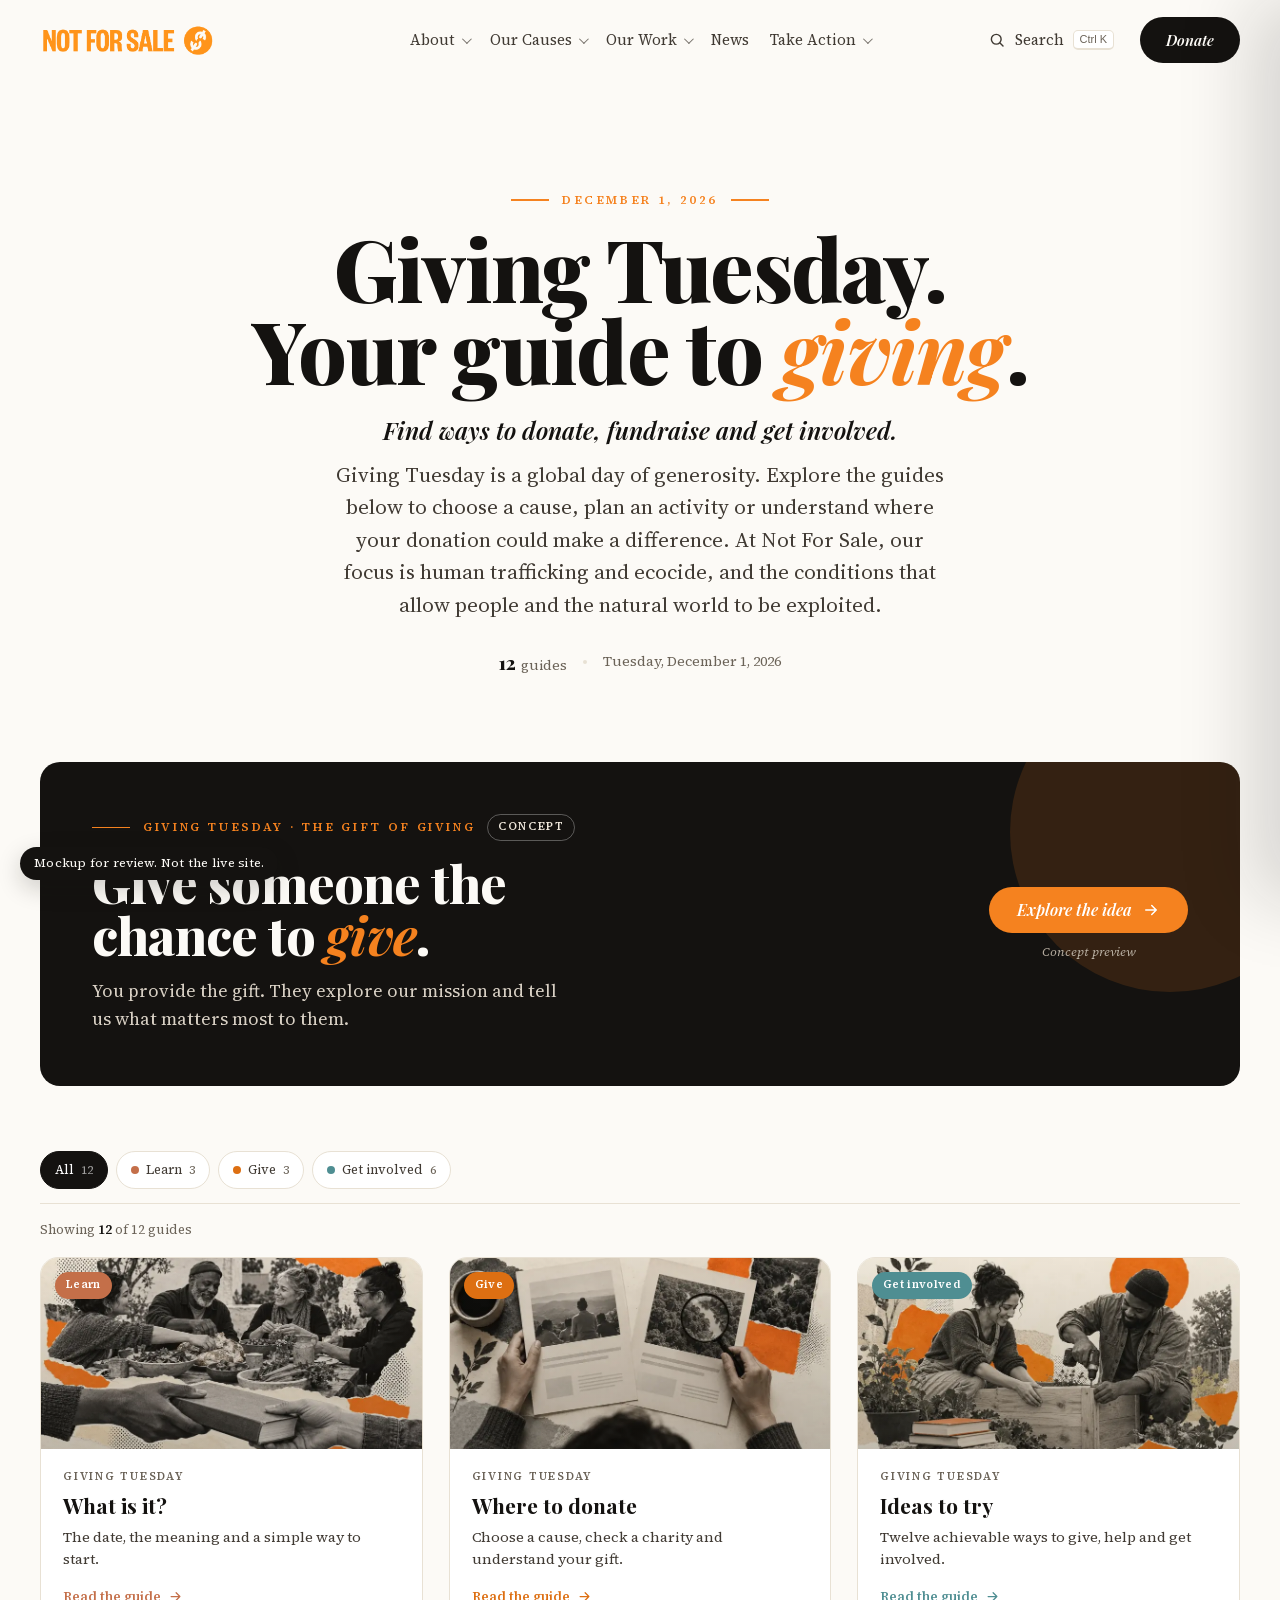
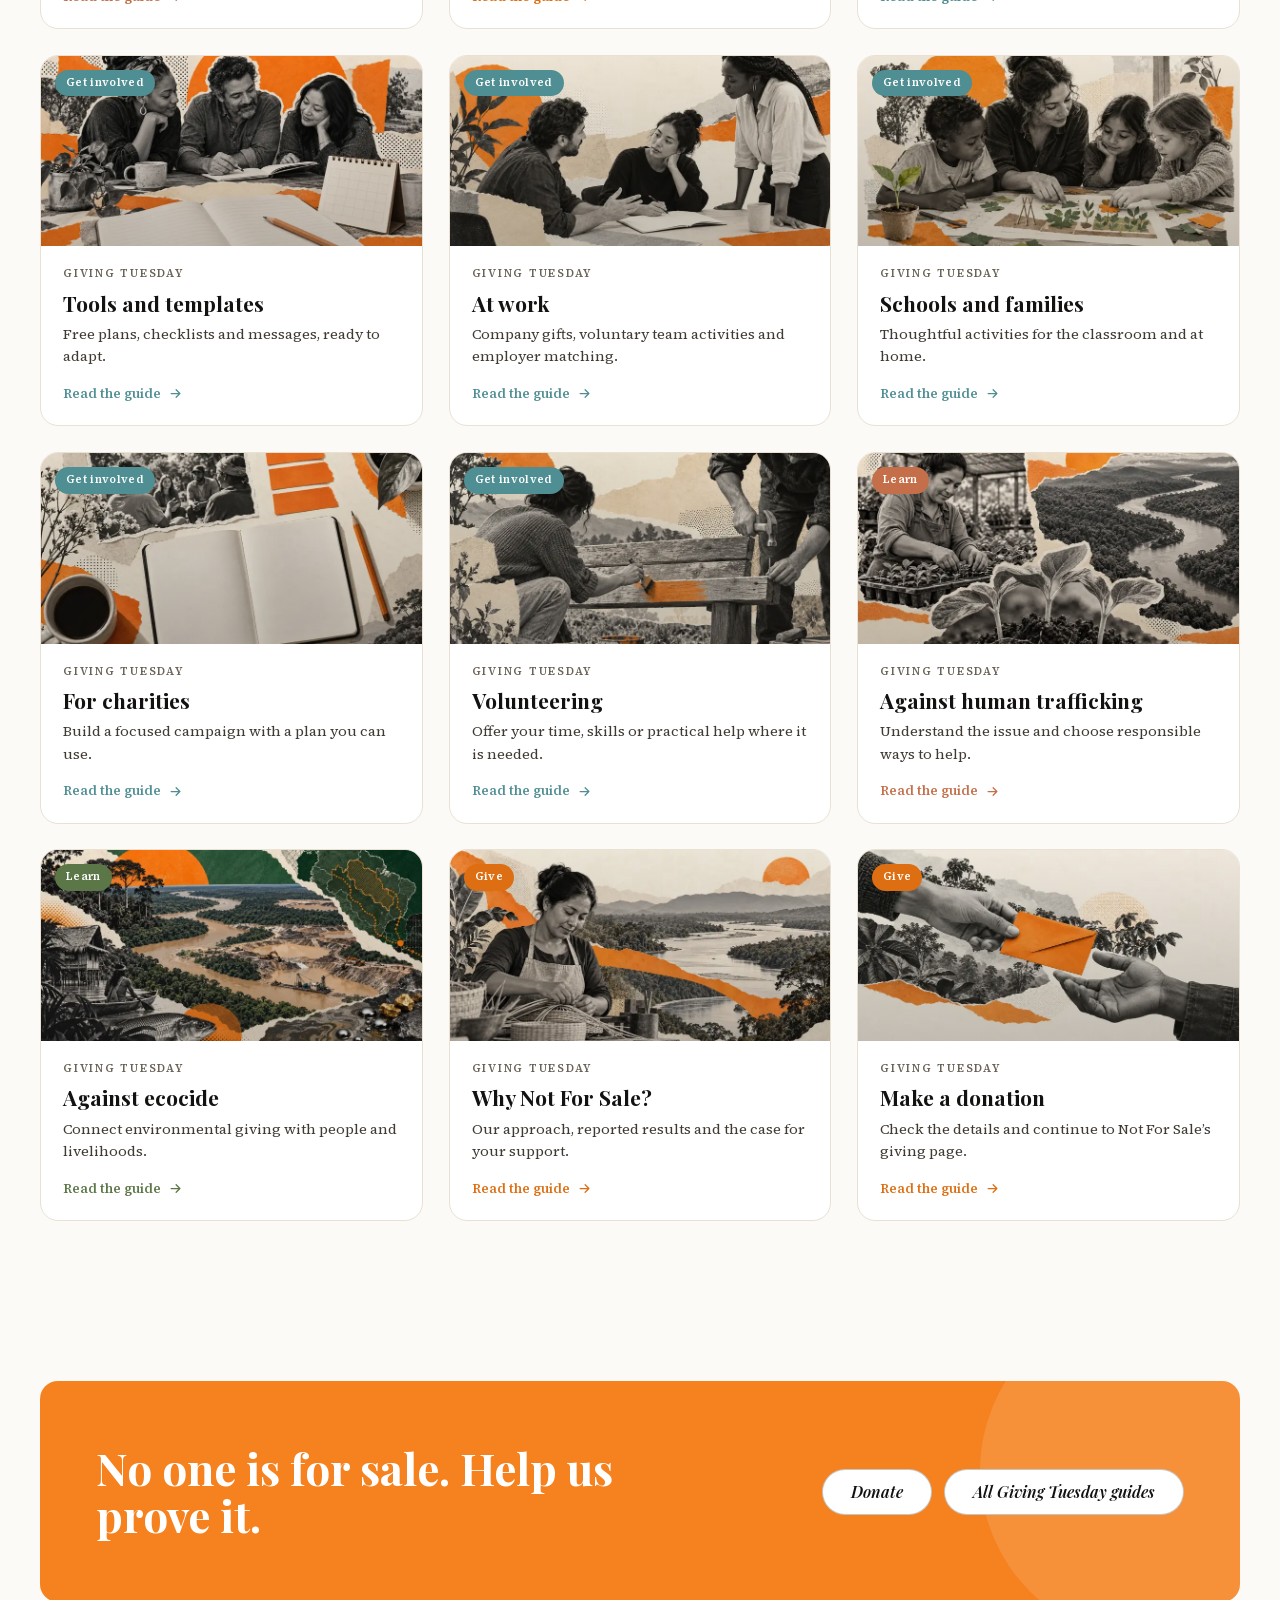
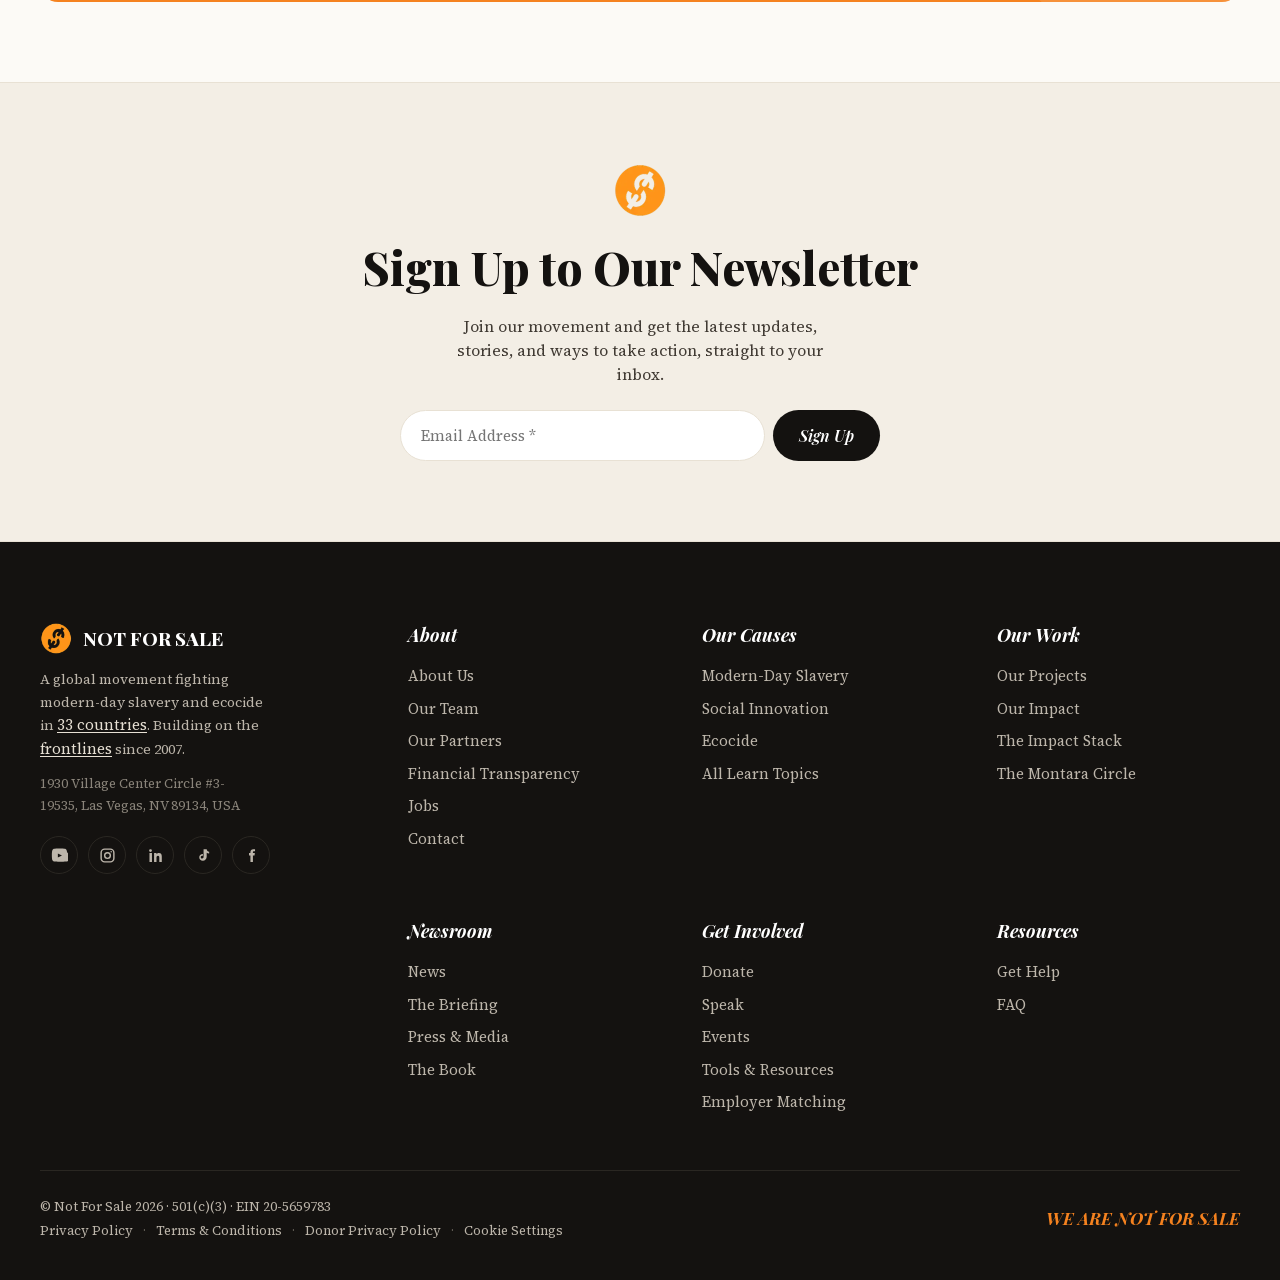
==== index.html @ 7c56f9bc "Giving Tuesday hub mockup in the Not For Sale design system The content team's Giving Tuesday packag" ====
<!doctype html>
<html lang="en">
<head>
<meta charset="utf-8">
<meta name="viewport" content="width=device-width, initial-scale=1">
<title>Giving Tuesday 2026: Ideas, Tools &amp; Ways to Give | Not For Sale</title>
<meta name="description" content="Your guide to Giving Tuesday on December 1, 2026. Find donation advice, fundraising ideas and free tools, and explore ways to support Not For Sale.">
<meta name="robots" content="noindex, nofollow">
<link rel="icon" href="assets/img/favicon.png">
<script>(function(d){d.classList.add("js-fade");var w=window,D=document,vh=w.innerHeight||d.clientHeight,at=0,ok=false,dcl=false,raf=w.requestAnimationFrame||function(f){return setTimeout(f,16);};function show(){var a=D.querySelectorAll(".fade:not(.in)"),i,r;for(i=0;i!==a.length;i++){r=a[i].getBoundingClientRect();if(vh>r.top&&r.bottom>0){a[i].classList.add("in","fade-now");}}}function css(){if(!D.body){return false;}var l=D.querySelectorAll("link[rel~=stylesheet],link[rel=preload][as=style]"),i;for(i=0;i!==l.length;i++){if(l[i].rel.indexOf("stylesheet")===-1||!l[i].sheet){return false;}}return true;}function step(){if(!ok){if(!at){if(css()){at=Date.now();}}else if(Date.now()-at>1200||!D.fonts||(D.fonts.status==="loaded"&&Date.now()-at>50)){ok=true;}}if(ok){show();}if(!(ok&&dcl)){raf(step);}}raf(step);D.addEventListener("DOMContentLoaded",function(){dcl=true;});w.addEventListener("load",function(){ok=true;dcl=true;show();});setTimeout(function(){if(!w.nfsFadeOn){d.classList.remove("js-fade");}},4000);})(document.documentElement);</script>
<link rel="stylesheet" href="assets/css/chrome.css">
<link rel="stylesheet" href="assets/fonts/fonts.css">
<link rel="stylesheet" href="assets/css/styles.css">
<link rel="stylesheet" href="assets/css/gt.css">
<script src="assets/js/config.js" defer></script>
<script src="assets/js/app.js" defer></script>
<script src="assets/js/gt.js" defer></script>
</head>
<body data-page="giving-tuesday">
<div class="wp-site-blocks">
<header class="wp-block-template-part"><a class="skip-link" href="#nfs-main">Skip to content</a><div id="bar"></div><div id="site-header"></div><div id="nfs-main" tabindex="-1"></div></header>
<main class="gt gt-hub">
<div class="wrap">
  <section class="exa-hero">
    <div class="fade"><div class="kicker"><span class="dash"></span>December 1, 2026<span class="dash"></span></div></div>
    <h1 class="fade">Giving Tuesday. Your guide to <em>giving</em>.</h1>
    <p class="gt-sub fade">Find ways to donate, fundraise and get involved.</p>
    <p class="lede fade">Giving Tuesday is a global day of generosity. Explore the guides below to choose a cause, plan an activity or understand where your donation could make a difference. At Not For Sale, our focus is human trafficking and ecocide, and the conditions that allow people and the natural world to be exploited.</p>
    <div class="exa-meta fade"><span><b>12</b>guides</span><span class="d"></span><span><b data-gt-days>55</b><span data-gt-dayslabel>days to go</span></span><span class="d"></span><span>Tuesday, December 1, 2026</span></div>
  </section>

  <a class="gt-gift fade" href="gift-of-giving/">
    <div class="gt-gift-txt">
      <div class="gt-gift-k"><span class="kicker"><span class="dash"></span>Giving Tuesday · The Gift of Giving</span><span class="gt-concept">Concept</span></div>
      <h2>Give someone the chance to <em>give</em>.</h2>
      <p>You provide the gift. They explore our mission and tell us what matters most to them.</p>
    </div>
    <div class="gt-gift-go"><span class="btn btn-orange">Explore the idea <svg viewBox="0 0 24 24" fill="none" stroke="currentColor" stroke-width="2" stroke-linecap="round" stroke-linejoin="round" aria-hidden="true"><path d="M5 12h14M13 6l6 6-6 6"/></svg></span><small>Concept preview</small></div>
  </a>

  <div class="exa-controls" role="group" aria-label="Filter the guides">
    <div class="exa-chips"><button type="button" class="exa-chip on" data-group="all" aria-pressed="true">All <span class="n">12</span></button><button type="button" class="exa-chip" data-group="learn" aria-pressed="false"><span class="sw" style="background:#c46f49"></span>Learn <span class="n">3</span></button><button type="button" class="exa-chip" data-group="give" aria-pressed="false"><span class="sw" style="background:#dd6f12"></span>Give <span class="n">3</span></button><button type="button" class="exa-chip" data-group="involved" aria-pressed="false"><span class="sw" style="background:#4f8e92"></span>Get involved <span class="n">6</span></button></div>
  </div>
  <p class="exa-count" aria-live="polite">Showing <b data-gt-shown>12</b> of 12 guides</p>
  <div class="exa-grid gt-grid"><a class="exa-card gt-card" href="what-is-giving-tuesday/" data-group="learn" style="--accent:#c46f49" aria-label="What is Giving Tuesday?"><div class="exa-thumb"><div class="nfs-cover"><img class="nfs-cover-img" src="assets/img/community-800.webp" srcset="assets/img/community-800.webp 800w, assets/img/community-1600.webp 1600w" sizes="(max-width: 680px) 100vw, 400px" alt="" decoding="async" loading="lazy"></div><span class="exa-tag">Learn</span></div><div class="exa-body"><span class="gt-day">Giving Tuesday</span><h3>What is it?</h3><p>The date, the meaning and a simple way to start.</p><span class="exa-read">Read the guide <svg viewBox="0 0 24 24" fill="none" stroke="currentColor" stroke-width="2" stroke-linecap="round" stroke-linejoin="round" aria-hidden="true"><path d="M5 12h14M13 6l6 6-6 6"/></svg></span></div></a><a class="exa-card gt-card" href="where-to-donate/" data-group="give" style="--accent:#dd6f12" aria-label="Where to donate on Giving Tuesday"><div class="exa-thumb"><div class="nfs-cover"><img class="nfs-cover-img" src="assets/img/where-to-donate-800.webp" srcset="assets/img/where-to-donate-800.webp 800w, assets/img/where-to-donate-1600.webp 1600w" sizes="(max-width: 680px) 100vw, 400px" alt="" decoding="async" loading="lazy"></div><span class="exa-tag">Give</span></div><div class="exa-body"><span class="gt-day">Giving Tuesday</span><h3>Where to donate</h3><p>Choose a cause, check a charity and understand your gift.</p><span class="exa-read">Read the guide <svg viewBox="0 0 24 24" fill="none" stroke="currentColor" stroke-width="2" stroke-linecap="round" stroke-linejoin="round" aria-hidden="true"><path d="M5 12h14M13 6l6 6-6 6"/></svg></span></div></a><a class="exa-card gt-card" href="ideas/" data-group="involved" style="--accent:#4f8e92" aria-label="Giving Tuesday ideas"><div class="exa-thumb"><div class="nfs-cover"><img class="nfs-cover-img" src="assets/img/ideas-800.webp" srcset="assets/img/ideas-800.webp 800w, assets/img/ideas-1600.webp 1600w" sizes="(max-width: 680px) 100vw, 400px" alt="" decoding="async" loading="lazy"></div><span class="exa-tag">Get involved</span></div><div class="exa-body"><span class="gt-day">Giving Tuesday</span><h3>Ideas to try</h3><p>Twelve achievable ways to give, help and get involved.</p><span class="exa-read">Read the guide <svg viewBox="0 0 24 24" fill="none" stroke="currentColor" stroke-width="2" stroke-linecap="round" stroke-linejoin="round" aria-hidden="true"><path d="M5 12h14M13 6l6 6-6 6"/></svg></span></div></a><a class="exa-card gt-card" href="fundraising-toolkit/" data-group="involved" style="--accent:#4f8e92" aria-label="Giving Tuesday tools and templates"><div class="exa-thumb"><div class="nfs-cover"><img class="nfs-cover-img" src="assets/img/planning-800.webp" srcset="assets/img/planning-800.webp 800w, assets/img/planning-1600.webp 1600w" sizes="(max-width: 680px) 100vw, 400px" alt="" decoding="async" loading="lazy"></div><span class="exa-tag">Get involved</span></div><div class="exa-body"><span class="gt-day">Giving Tuesday</span><h3>Tools and templates</h3><p>Free plans, checklists and messages, ready to adapt.</p><span class="exa-read">Read the guide <svg viewBox="0 0 24 24" fill="none" stroke="currentColor" stroke-width="2" stroke-linecap="round" stroke-linejoin="round" aria-hidden="true"><path d="M5 12h14M13 6l6 6-6 6"/></svg></span></div></a><a class="exa-card gt-card" href="businesses/" data-group="involved" style="--accent:#4f8e92" aria-label="Giving Tuesday at work"><div class="exa-thumb"><div class="nfs-cover"><img class="nfs-cover-img" src="assets/img/businesses-800.webp" srcset="assets/img/businesses-800.webp 800w, assets/img/businesses-1600.webp 1600w" sizes="(max-width: 680px) 100vw, 400px" alt="" decoding="async" loading="lazy"></div><span class="exa-tag">Get involved</span></div><div class="exa-body"><span class="gt-day">Giving Tuesday</span><h3>At work</h3><p>Company gifts, voluntary team activities and employer matching.</p><span class="exa-read">Read the guide <svg viewBox="0 0 24 24" fill="none" stroke="currentColor" stroke-width="2" stroke-linecap="round" stroke-linejoin="round" aria-hidden="true"><path d="M5 12h14M13 6l6 6-6 6"/></svg></span></div></a><a class="exa-card gt-card" href="schools/" data-group="involved" style="--accent:#4f8e92" aria-label="Giving Tuesday for schools and families"><div class="exa-thumb"><div class="nfs-cover"><img class="nfs-cover-img" src="assets/img/schools-800.webp" srcset="assets/img/schools-800.webp 800w, assets/img/schools-1600.webp 1600w" sizes="(max-width: 680px) 100vw, 400px" alt="" decoding="async" loading="lazy"></div><span class="exa-tag">Get involved</span></div><div class="exa-body"><span class="gt-day">Giving Tuesday</span><h3>Schools and families</h3><p>Thoughtful activities for the classroom and at home.</p><span class="exa-read">Read the guide <svg viewBox="0 0 24 24" fill="none" stroke="currentColor" stroke-width="2" stroke-linecap="round" stroke-linejoin="round" aria-hidden="true"><path d="M5 12h14M13 6l6 6-6 6"/></svg></span></div></a><a class="exa-card gt-card" href="nonprofits/" data-group="involved" style="--accent:#4f8e92" aria-label="Giving Tuesday for charities"><div class="exa-thumb"><div class="nfs-cover"><img class="nfs-cover-img" src="assets/img/nonprofits-800.webp" srcset="assets/img/nonprofits-800.webp 800w, assets/img/nonprofits-1600.webp 1600w" sizes="(max-width: 680px) 100vw, 400px" alt="" decoding="async" loading="lazy"></div><span class="exa-tag">Get involved</span></div><div class="exa-body"><span class="gt-day">Giving Tuesday</span><h3>For charities</h3><p>Build a focused campaign with a plan you can use.</p><span class="exa-read">Read the guide <svg viewBox="0 0 24 24" fill="none" stroke="currentColor" stroke-width="2" stroke-linecap="round" stroke-linejoin="round" aria-hidden="true"><path d="M5 12h14M13 6l6 6-6 6"/></svg></span></div></a><a class="exa-card gt-card" href="volunteering/" data-group="involved" style="--accent:#4f8e92" aria-label="Giving Tuesday volunteering"><div class="exa-thumb"><div class="nfs-cover"><img class="nfs-cover-img" src="assets/img/volunteering-800.webp" srcset="assets/img/volunteering-800.webp 800w, assets/img/volunteering-1600.webp 1600w" sizes="(max-width: 680px) 100vw, 400px" alt="" decoding="async" loading="lazy"></div><span class="exa-tag">Get involved</span></div><div class="exa-body"><span class="gt-day">Giving Tuesday</span><h3>Volunteering</h3><p>Offer your time, skills or practical help where it is needed.</p><span class="exa-read">Read the guide <svg viewBox="0 0 24 24" fill="none" stroke="currentColor" stroke-width="2" stroke-linecap="round" stroke-linejoin="round" aria-hidden="true"><path d="M5 12h14M13 6l6 6-6 6"/></svg></span></div></a><a class="exa-card gt-card" href="human-trafficking/" data-group="learn" style="--accent:#c46f49" aria-label="Giving Tuesday against human trafficking"><div class="exa-thumb"><div class="nfs-cover"><img class="nfs-cover-img" src="assets/img/freedom-800.webp" srcset="assets/img/freedom-800.webp 800w, assets/img/freedom-1600.webp 1600w" sizes="(max-width: 680px) 100vw, 400px" alt="" decoding="async" loading="lazy"></div><span class="exa-tag">Learn</span></div><div class="exa-body"><span class="gt-day">Giving Tuesday</span><h3>Against human trafficking</h3><p>Understand the issue and choose responsible ways to help.</p><span class="exa-read">Read the guide <svg viewBox="0 0 24 24" fill="none" stroke="currentColor" stroke-width="2" stroke-linecap="round" stroke-linejoin="round" aria-hidden="true"><path d="M5 12h14M13 6l6 6-6 6"/></svg></span></div></a><a class="exa-card gt-card" href="ecocide/" data-group="learn" style="--accent:#5b7747" aria-label="Giving Tuesday against ecocide"><div class="exa-thumb"><div class="nfs-cover"><img class="nfs-cover-img" src="assets/img/ecocide-800.webp" srcset="assets/img/ecocide-800.webp 800w, assets/img/ecocide-1600.webp 1600w" sizes="(max-width: 680px) 100vw, 400px" alt="" decoding="async" loading="lazy"></div><span class="exa-tag">Learn</span></div><div class="exa-body"><span class="gt-day">Giving Tuesday</span><h3>Against ecocide</h3><p>Connect environmental giving with people and livelihoods.</p><span class="exa-read">Read the guide <svg viewBox="0 0 24 24" fill="none" stroke="currentColor" stroke-width="2" stroke-linecap="round" stroke-linejoin="round" aria-hidden="true"><path d="M5 12h14M13 6l6 6-6 6"/></svg></span></div></a><a class="exa-card gt-card" href="not-for-sale/" data-group="give" style="--accent:#dd6f12" aria-label="Why Not For Sale this Giving Tuesday?"><div class="exa-thumb"><div class="nfs-cover"><img class="nfs-cover-img" src="assets/img/not-for-sale-800.webp" srcset="assets/img/not-for-sale-800.webp 800w, assets/img/not-for-sale-1600.webp 1600w" sizes="(max-width: 680px) 100vw, 400px" alt="" decoding="async" loading="lazy"></div><span class="exa-tag">Give</span></div><div class="exa-body"><span class="gt-day">Giving Tuesday</span><h3>Why Not For Sale?</h3><p>Our approach, reported results and the case for your support.</p><span class="exa-read">Read the guide <svg viewBox="0 0 24 24" fill="none" stroke="currentColor" stroke-width="2" stroke-linecap="round" stroke-linejoin="round" aria-hidden="true"><path d="M5 12h14M13 6l6 6-6 6"/></svg></span></div></a><a class="exa-card gt-card" href="donate/" data-group="give" style="--accent:#dd6f12" aria-label="Donate this Giving Tuesday"><div class="exa-thumb"><div class="nfs-cover"><img class="nfs-cover-img" src="assets/img/donate-800.webp" srcset="assets/img/donate-800.webp 800w, assets/img/donate-1600.webp 1600w" sizes="(max-width: 680px) 100vw, 400px" alt="" decoding="async" loading="lazy"></div><span class="exa-tag">Give</span></div><div class="exa-body"><span class="gt-day">Giving Tuesday</span><h3>Make a donation</h3><p>Check the details and continue to Not For Sale’s giving page.</p><span class="exa-read">Read the guide <svg viewBox="0 0 24 24" fill="none" stroke="currentColor" stroke-width="2" stroke-linecap="round" stroke-linejoin="round" aria-hidden="true"><path d="M5 12h14M13 6l6 6-6 6"/></svg></span></div></a></div>
</div>
<div class="wrap"><div class="ctaband fade"><h2>No one is for sale. Help us prove it.</h2><div class="btns"><a class="btn btn-light" href="https://wearenotforsale.org/donate/">Donate</a><a class="btn btn-light" href="./">All Giving Tuesday guides</a></div></div></div>
</main>
<footer class="wp-block-template-part"><div id="site-newsletter"></div><div id="site-footer"></div></footer>
</div>
<p class="gt-mock" role="note">Mockup for review<span class="gt-mock-x">. Not the live site.</span></p>
</body>
</html>
---- assets/css/chrome.css ----
:root{--navh:80px}@media(max-width:860px){:root{--navh:64px}}.skip-link{position:absolute;left:12px;top:-80px;z-index:1000}.skip-link:focus{top:12px}#site-header{min-height:calc(var(--navh) + 1px)}header:not(.posthead){position:sticky;top:0;z-index:60;border-bottom:1px solid transparent}.nav{display:grid;grid-template-columns:1fr auto 1fr;align-items:center;gap:16px;height:var(--navh)}.nav-links{display:flex;align-items:center}.nav-item{position:relative;display:flex;align-items:center}.dropdown{position:absolute;opacity:0;visibility:hidden}.brand-ico,.burger{display:none}.mm-scrim{position:fixed;inset:0;opacity:0;visibility:hidden}.mobile-menu{position:fixed;top:0;right:0;bottom:0;width:min(392px,90vw);transform:translateX(100%)}@media(max-width:860px){.nav{grid-template-columns:1fr auto}.nav .center,.nav-links,.nav .right .btn-ink{display:none}.burger{display:flex}}.js-fade .fade{opacity:0;transform:translateY(20px)}.fade.in{opacity:1;transform:none}@media(prefers-reduced-motion:reduce){.fade{opacity:1;transform:none}}
---- assets/fonts/fonts.css ----
/* Brand faces, self-hosted (see functions.php: papingu_font_face_css). Files from Google Fonts,
   SIL Open Font License 1.1 (LICENSE.txt). Latin, latin-ext and vietnamese subsets; unicode-range
   means a page downloads only the subsets its text uses. Relative URLs: functions.php makes them
   absolute when it inlines this file. */
@font-face{font-family:'Playfair Display';font-style:italic;font-weight:500 700;font-display:swap;src:url(playfair-display-italic-vietnamese.woff2) format('woff2');unicode-range:U+0102-0103, U+0110-0111, U+0128-0129, U+0168-0169, U+01A0-01A1, U+01AF-01B0, U+0300-0301, U+0303-0304, U+0308-0309, U+0323, U+0329, U+1EA0-1EF9, U+20AB}
@font-face{font-family:'Playfair Display';font-style:italic;font-weight:500 700;font-display:swap;src:url(playfair-display-italic-latin-ext.woff2) format('woff2');unicode-range:U+0100-02BA, U+02BD-02C5, U+02C7-02CC, U+02CE-02D7, U+02DD-02FF, U+0304, U+0308, U+0329, U+1D00-1DBF, U+1E00-1E9F, U+1EF2-1EFF, U+2020, U+20A0-20AB, U+20AD-20C0, U+2113, U+2C60-2C7F, U+A720-A7FF}
@font-face{font-family:'Playfair Display';font-style:italic;font-weight:500 700;font-display:swap;src:url(playfair-display-italic-latin.woff2) format('woff2');unicode-range:U+0000-00FF, U+0131, U+0152-0153, U+02BB-02BC, U+02C6, U+02DA, U+02DC, U+0304, U+0308, U+0329, U+2000-206F, U+20AC, U+2122, U+2191, U+2193, U+2212, U+2215, U+FEFF, U+FFFD}
@font-face{font-family:'Playfair Display';font-style:normal;font-weight:500 900;font-display:swap;src:url(playfair-display-normal-vietnamese.woff2) format('woff2');unicode-range:U+0102-0103, U+0110-0111, U+0128-0129, U+0168-0169, U+01A0-01A1, U+01AF-01B0, U+0300-0301, U+0303-0304, U+0308-0309, U+0323, U+0329, U+1EA0-1EF9, U+20AB}
@font-face{font-family:'Playfair Display';font-style:normal;font-weight:500 900;font-display:swap;src:url(playfair-display-normal-latin-ext.woff2) format('woff2');unicode-range:U+0100-02BA, U+02BD-02C5, U+02C7-02CC, U+02CE-02D7, U+02DD-02FF, U+0304, U+0308, U+0329, U+1D00-1DBF, U+1E00-1E9F, U+1EF2-1EFF, U+2020, U+20A0-20AB, U+20AD-20C0, U+2113, U+2C60-2C7F, U+A720-A7FF}
@font-face{font-family:'Playfair Display';font-style:normal;font-weight:500 900;font-display:swap;src:url(playfair-display-normal-latin.woff2) format('woff2');unicode-range:U+0000-00FF, U+0131, U+0152-0153, U+02BB-02BC, U+02C6, U+02DA, U+02DC, U+0304, U+0308, U+0329, U+2000-206F, U+20AC, U+2122, U+2191, U+2193, U+2212, U+2215, U+FEFF, U+FFFD}
@font-face{font-family:'Source Serif 4';font-style:italic;font-weight:400;font-display:swap;src:url(source-serif-4-italic-vietnamese.woff2) format('woff2');unicode-range:U+0102-0103, U+0110-0111, U+0128-0129, U+0168-0169, U+01A0-01A1, U+01AF-01B0, U+0300-0301, U+0303-0304, U+0308-0309, U+0323, U+0329, U+1EA0-1EF9, U+20AB}
@font-face{font-family:'Source Serif 4';font-style:italic;font-weight:400;font-display:swap;src:url(source-serif-4-italic-latin-ext.woff2) format('woff2');unicode-range:U+0100-02BA, U+02BD-02C5, U+02C7-02CC, U+02CE-02D7, U+02DD-02FF, U+0304, U+0308, U+0329, U+1D00-1DBF, U+1E00-1E9F, U+1EF2-1EFF, U+2020, U+20A0-20AB, U+20AD-20C0, U+2113, U+2C60-2C7F, U+A720-A7FF}
@font-face{font-family:'Source Serif 4';font-style:italic;font-weight:400;font-display:swap;src:url(source-serif-4-italic-latin.woff2) format('woff2');unicode-range:U+0000-00FF, U+0131, U+0152-0153, U+02BB-02BC, U+02C6, U+02DA, U+02DC, U+0304, U+0308, U+0329, U+2000-206F, U+20AC, U+2122, U+2191, U+2193, U+2212, U+2215, U+FEFF, U+FFFD}
@font-face{font-family:'Source Serif 4';font-style:normal;font-weight:400 600;font-display:swap;src:url(source-serif-4-normal-vietnamese.woff2) format('woff2');unicode-range:U+0102-0103, U+0110-0111, U+0128-0129, U+0168-0169, U+01A0-01A1, U+01AF-01B0, U+0300-0301, U+0303-0304, U+0308-0309, U+0323, U+0329, U+1EA0-1EF9, U+20AB}
@font-face{font-family:'Source Serif 4';font-style:normal;font-weight:400 600;font-display:swap;src:url(source-serif-4-normal-latin-ext.woff2) format('woff2');unicode-range:U+0100-02BA, U+02BD-02C5, U+02C7-02CC, U+02CE-02D7, U+02DD-02FF, U+0304, U+0308, U+0329, U+1D00-1DBF, U+1E00-1E9F, U+1EF2-1EFF, U+2020, U+20A0-20AB, U+20AD-20C0, U+2113, U+2C60-2C7F, U+A720-A7FF}
@font-face{font-family:'Source Serif 4';font-style:normal;font-weight:400 600;font-display:swap;src:url(source-serif-4-normal-latin.woff2) format('woff2');unicode-range:U+0000-00FF, U+0131, U+0152-0153, U+02BB-02BC, U+02C6, U+02DA, U+02DC, U+0304, U+0308, U+0329, U+2000-206F, U+20AC, U+2122, U+2191, U+2193, U+2212, U+2215, U+FEFF, U+FFFD}
---- assets/css/styles.css ----
/* =========================================================================
   Not For Sale — Design System (fluid, mobile-first, 320px → ultrawide)
   Language carried from the Home + Projects concepts.
   ========================================================================= */
:root{
  --nfs:#F5821F; --nfs-d:#dd6f12; --ink:#141210; --ink-2:#403a33; --paper:#FCFAF6;
  --muted:#6b6358; --line:#e8e1d4; --band:#f3eee5;
  --clay:#c46f49; --teal:#4f8e92; --green:#5b7747; --slate:#62808d;
  --disp:"Playfair Display",Georgia,serif; --body:"Source Serif 4",Georgia,serif;
  --ease:cubic-bezier(.2,.7,.2,1);
  --navh:80px; --maxw:1280px;
  --shadow-card:0 16px 40px rgba(20,18,16,.1); /* dropdowns and hover cards used it, but it was never defined */
  --pad:clamp(20px,5vw,40px);
  --gap:clamp(16px,2vw,24px);
  --sec:clamp(48px,7vw,80px);
}
@media(max-width:860px){:root{--navh:64px}}
*{box-sizing:border-box;margin:0;padding:0}
html{scroll-behavior:smooth;-webkit-text-size-adjust:100%;overflow-x:clip}
body{background:var(--paper);color:var(--ink);font-family:var(--body);-webkit-font-smoothing:antialiased;line-height:1.5}
a{color:inherit;text-decoration:none}
img,svg{display:block;max-width:100%}
button{font:inherit}
.wrap{width:100%;max-width:var(--maxw);margin-inline:auto;padding-inline:var(--pad)}

/* Pre-reserve header space so JS-injected nav doesn't cause layout shift (CLS fix).
   The header is the nav (--navh, 64px on mobile) plus its 1px bottom border. Also inlined
   in <head> by functions.php, with the other rules the first paint needs. */
#site-header{min-height:calc(var(--navh) + 1px)}
#bar{position:fixed;top:0;left:0;height:2px;width:0;background:var(--nfs);z-index:9999;transition:width .1s linear}

/* The scroll reveal hides content only while html.js-fade is set. A one-line script in <head>
   sets it as the page is parsed and removes it after 4s if app.js has not started, so a
   late or failed script (LiteSpeed defers it) never leaves the page blank. */
.js-fade .fade{opacity:0;transform:translateY(20px);transition:opacity .7s var(--ease),transform .7s var(--ease)}
.fade.in{opacity:1;transform:none}
.fade-now{transition:none!important}
@media(prefers-reduced-motion:reduce){*{animation:none!important;transition:none!important}.fade{opacity:1;transform:none}}

.tag{display:inline-flex;align-items:center;gap:7px;font-size:11.5px;letter-spacing:.14em;text-transform:uppercase;font-weight:600;color:var(--ink-2)}
.tag .dot{width:7px;height:7px;border-radius:50%;background:var(--nfs);flex:0 0 auto}
/* WordPress adds a `tag` class to <body> on tag archives, which collides with the
   `.tag` pill component above and would style the whole page (inline-flex, uppercase,
   11.5px). Neutralize it so tag archives lay out exactly like category archives. */
body.tag{display:block;font-size:16px;font-weight:400;letter-spacing:normal;text-transform:none;color:var(--ink)}
.kicker{display:inline-flex;align-items:center;gap:13px;font-size:12px;letter-spacing:.22em;text-transform:uppercase;color:var(--nfs);font-weight:600}
.kicker .dash{width:38px;height:1.5px;background:var(--nfs)}

/* buttons (≥44px touch height) */
.btn{display:inline-flex;align-items:center;justify-content:center;min-height:46px;border-radius:40px;font-family:var(--disp);font-style:italic;font-weight:600;cursor:pointer;transition:transform .25s,background .25s,color .25s;border:none;text-align:center}
.btn-ink{background:var(--ink);color:var(--paper);padding:0 26px;font-size:15px}
.btn-ink:hover{background:var(--nfs)}
.btn-orange{background:var(--nfs);color:#fff;padding:0 28px;font-size:16px}
.btn-orange:hover{transform:translateY(-2px)}
.btn-light{background:#fff;color:var(--ink);padding:0 28px;font-size:16px;border:1.5px solid rgba(20,18,16,.24)}
.btn-light:hover{transform:translateY(-2px);background:var(--nfs);color:#fff;border-color:var(--nfs)}

/* ===== HEADER + MOBILE NAV ===== */
header:not(.posthead){position:sticky;top:0;z-index:60;transition:background .3s,box-shadow .3s,border-color .3s;border-bottom:1px solid transparent}
#hdr.stuck{background:rgba(252,250,246,.98);backdrop-filter:blur(12px);border-color:var(--line);box-shadow:0 6px 24px rgba(20,18,16,.06)}
.nav{display:flex;align-items:center;justify-content:space-between;height:var(--navh);gap:20px}
.nav .left{display:flex;align-items:center;gap:clamp(20px,3vw,34px);min-width:0}
.brand{display:flex;align-items:center;gap:11px;flex:0 0 auto}
.brand .name{font-family:var(--disp);font-weight:800;font-size:clamp(17px,2.2vw,20px);letter-spacing:.02em;text-transform:uppercase;white-space:nowrap}
.brand-ico{display:none}
.brand-ico .flame{width:38px;height:38px}
.brand-ico img{height:40px;width:auto;display:block}
.flame{width:33px;height:33px;border-radius:50%;background:var(--nfs);display:grid;place-items:center;box-shadow:0 3px 12px rgba(245,130,31,.3);flex:0 0 auto}
.flame svg{width:17px;height:17px}
.nav-links{display:flex;gap:clamp(16px,1.6vw,26px);font-size:15px;color:var(--ink-2)}
.nav-links a{position:relative;white-space:nowrap}
.nav-links a.active{color:var(--ink)}
.nav .right{display:flex;align-items:center;gap:14px;flex:0 0 auto}
.burger{display:none;width:46px;height:46px;border-radius:12px;background:none;border:1px solid var(--line);cursor:pointer;align-items:center;justify-content:center;flex-direction:column;gap:5px}
.burger span{display:block;width:20px;height:2px;background:var(--ink);transition:.3s var(--ease)}
.burger.x span:nth-child(1){transform:translateY(7px) rotate(45deg)}
.burger.x span:nth-child(2){opacity:0}
.burger.x span:nth-child(3){transform:translateY(-7px) rotate(-45deg)}
body.lock{overflow:hidden}
@media(max-width:860px){.nav-links{display:none}.burger{display:flex}.nav .right .btn-ink{display:none}}

/* ===== generic sections ===== */
.sec{padding:var(--sec) 0 0}
.sec-h{display:flex;align-items:flex-end;justify-content:space-between;gap:24px;flex-wrap:wrap;margin-bottom:clamp(22px,3vw,30px)}
.sec-h h2{font-family:var(--disp);font-weight:700;font-size:clamp(28px,4vw,46px);letter-spacing:-.01em;line-height:1.02}
.sec-h p{font-family:var(--body);font-weight:400;font-style:normal;letter-spacing:normal;font-size:clamp(15px,1.5vw,17px);color:var(--ink-2);line-height:1.62;margin-top:10px;max-width:62ch}
.pagehead{padding:clamp(44px,6vw,72px) 0 6px}
.pagehead .kicker{margin-bottom:20px}
.pagehead h1{font-family:var(--disp);font-weight:800;font-size:clamp(40px,8vw,92px);line-height:.95;letter-spacing:-.015em}
.pagehead h1 em{font-style:italic;color:var(--nfs)}
.pagehead .lede{font-size:clamp(17px,2vw,20px);line-height:1.6;color:var(--ink-2);max-width:62ch;margin-top:22px}
.pagehead--wide .lede{max-width:none}
.pagehead--wide{padding-bottom:clamp(36px,4.5vw,52px)}
.pagehead > .wrap > .btn-ink{margin-top:clamp(20px,2.5vw,28px)}
.ev-pagehead{position:relative}
.ev-pagehead::after{content:"";position:absolute;right:12%;top:50%;width:300px;height:300px;border-radius:50%;background:radial-gradient(circle at center,var(--nfs) 1.5%,transparent 2.5%,transparent 8%,rgba(245,130,31,.13) 8.5%,rgba(245,130,31,.13) 10%,transparent 11%,transparent 17%,rgba(245,130,31,.07) 17.5%,rgba(245,130,31,.07) 19%,transparent 20%,transparent 28%,rgba(245,130,31,.04) 28.5%,rgba(245,130,31,.04) 30%,transparent 31%,transparent 44%,rgba(245,130,31,.025) 44.5%,rgba(245,130,31,.025) 46%,transparent 47%);transform:translateY(-50%);animation:ev-pulse 5s ease-in-out infinite;pointer-events:none;will-change:transform,opacity}
@keyframes ev-pulse{0%,100%{opacity:.75;transform:translateY(-50%) scale(1)}50%{opacity:1;transform:translateY(-50%) scale(1.1)}}
@media(max-width:860px){.ev-pagehead::after{display:none}}

.filters{display:flex;gap:6px;flex-wrap:wrap}
.chip{font-family:var(--body);font-size:14px;color:var(--ink-2);min-height:40px;padding:0 16px;border-radius:40px;cursor:pointer;background:none;border:1px solid var(--line);transition:.2s var(--ease)}
.chip:hover{background:var(--band)}.chip.on{background:var(--ink);color:var(--paper);border-color:var(--ink)}
.filterbar{position:sticky;top:var(--navh);z-index:40;background:rgba(252,250,246,.9);backdrop-filter:blur(10px);border-top:1px solid var(--line);border-bottom:1px solid var(--line)}
.fb{display:flex;align-items:center;justify-content:space-between;min-height:62px;gap:16px;padding-block:10px;flex-wrap:wrap}
.count{font-size:14px;color:var(--muted);font-style:italic;white-space:nowrap}

/* ===== HOME ===== */
.hero{padding:clamp(28px,4vw,46px) 0 0}
.hero-grid{display:grid;grid-template-columns:1.7fr 1fr;gap:clamp(24px,3vw,46px);align-items:stretch}
.feat{display:block;border-radius:14px;overflow:hidden;position:relative;background:var(--band);min-height:clamp(420px,46vw,560px)}
.feat .ph{position:absolute;inset:0;overflow:hidden}
.feat .ph svg{position:absolute;inset:0;width:100%;height:100%;transition:transform 6s var(--ease)}
.feat:hover .ph svg{transform:scale(1.05)}
.feat .ph::after{content:"";position:absolute;inset:0;background:linear-gradient(180deg,rgba(20,18,16,0) 36%,rgba(20,18,16,.88) 100%)}
.feat .live{position:absolute;top:16px;left:16px;z-index:3;display:inline-flex;align-items:center;gap:8px;background:rgba(255,255,255,.92);color:var(--ink);font-size:11px;letter-spacing:.12em;text-transform:uppercase;font-weight:600;padding:7px 13px;border-radius:30px}
.feat .live .pulse{width:8px;height:8px;border-radius:50%;background:#e23b3b;box-shadow:0 0 0 0 rgba(226,59,59,.6);animation:pulse 1.8s infinite}
@keyframes pulse{70%{box-shadow:0 0 0 8px rgba(226,59,59,0)}100%{box-shadow:0 0 0 0 rgba(226,59,59,0)}}
.feat .txt{position:absolute;left:clamp(18px,3vw,32px);right:clamp(18px,3vw,32px);bottom:clamp(18px,3vw,28px);z-index:2;color:#fff}
.feat .ftag{display:inline-flex;align-items:center;gap:7px;background:var(--nfs);color:#fff;font-weight:700;padding:6px 14px;border-radius:30px;margin-bottom:14px;box-shadow:0 4px 16px rgba(245,130,31,.4)}.feat .ftag .dot{background:#fff}
.feat h1{font-family:var(--disp);font-weight:800;font-size:clamp(26px,3.6vw,50px);line-height:1.05;letter-spacing:-.01em}
.feat .dek{font-size:clamp(15px,1.6vw,17px);line-height:1.5;margin-top:12px;color:rgba(255,255,255,.86);max-width:48ch}
.feat .fmeta{margin-top:14px;color:rgba(255,255,255,.7);font-size:13px;font-style:italic}
.latest{display:flex;flex-direction:column;border:1px solid var(--line);border-radius:14px;background:#fff;overflow:hidden}
.latest .lh{display:flex;align-items:center;justify-content:space-between;gap:10px;padding:18px 20px;border-bottom:1px solid var(--line)}
.latest .lh h2{font-family:var(--disp);font-style:italic;font-size:20px;margin:0;font-weight:700}
.latest .lh .pill{font-size:11px;letter-spacing:.08em;text-transform:uppercase;color:var(--ink-2);font-weight:600;display:inline-flex;align-items:center;gap:6px;white-space:nowrap}
.latest .lh .pill .d{width:6px;height:6px;border-radius:50%;background:var(--nfs);animation:blink 2s infinite}
@keyframes blink{50%{opacity:.3}}
.latest-list{flex:1;display:flex;flex-direction:column;justify-content:space-between}
.latest-all{display:block;text-align:center;padding:15px 20px;border-top:1px solid var(--line);color:var(--ink);font-weight:600;font-size:13px;letter-spacing:.03em;transition:color .2s,background .2s}
.latest-all:hover{color:var(--nfs);background:var(--band)}
.li{display:flex;gap:14px;padding:16px 20px;border-bottom:1px solid var(--line);transition:background .2s}
.li:last-child{border-bottom:none}.li:hover{background:var(--band)}
.li .th{width:62px;height:62px;border-radius:8px;overflow:hidden;flex:0 0 auto;position:relative}
.li .th svg{position:absolute;inset:0;width:100%;height:100%}
.li .t{font-family:var(--disp);font-weight:600;font-size:16px;line-height:1.18}
.li .m{font-size:12px;color:var(--muted);margin-top:5px}
.li .m b{color:var(--ink-2);font-style:normal;font-weight:600}

.strip{margin-top:var(--sec);border-top:1px solid var(--line);border-bottom:1px solid var(--line);background:var(--band)}
.strip .in{display:flex;align-items:center;justify-content:space-between;padding-block:clamp(22px,3vw,28px);flex-wrap:wrap;gap:20px}
.strip .lab{font-family:var(--disp);font-style:italic;font-size:clamp(16px,2vw,19px);color:var(--ink-2);max-width:28ch}
.strip .nums{display:flex;gap:clamp(28px,4vw,46px);flex-wrap:wrap}
.strip .n{font-family:var(--disp);font-weight:700;font-size:clamp(28px,3.6vw,36px);line-height:1;font-variant-numeric:tabular-nums}
.strip .l{font-size:12px;color:var(--muted);letter-spacing:.04em;margin-top:6px}
@media(max-width:560px){
  .strip .in{flex-direction:column;align-items:stretch;gap:16px}
  .strip .nums{width:100%;justify-content:space-between;gap:12px}
  .strip .nums>div{flex:1 1 0;min-width:0;text-align:center}
  .strip .n{font-size:clamp(22px,7vw,30px)}
  .strip .l{font-size:11px;line-height:1.3}
}

.front{display:grid;grid-template-columns:2.1fr 1fr;gap:clamp(28px,3vw,46px)}
.feed{display:grid;grid-template-columns:repeat(auto-fill,minmax(280px,1fr));gap:var(--gap);align-content:start}
.art{display:block;border-radius:12px;overflow:hidden;background:#fff;border:1px solid var(--line);transition:box-shadow .35s var(--ease),transform .35s var(--ease)}
.art:hover{box-shadow:0 18px 42px rgba(20,18,16,.12);transform:translateY(-3px)}
.art .ph{position:relative;aspect-ratio:16/10;overflow:hidden}
.art .ph svg{position:absolute;inset:0;width:100%;height:100%;transition:transform 1s var(--ease)}
.art:hover .ph svg{transform:scale(1.06)}
/* Photo covers (real images, not just scene SVGs) get the same hover zoom on the homepage */
.feat .ph img:not(.flag),.art .ph img:not(.flag),.li .th img:not(.flag){transition:transform .6s var(--ease)}
.feat:hover .ph img:not(.flag){transform:scale(1.05)}
.art:hover .ph img:not(.flag){transform:scale(1.06)}
.li:hover .th img:not(.flag){transform:scale(1.06)}
.art .new{position:absolute;top:12px;left:12px;z-index:3;background:var(--nfs);color:#fff;font-size:10.5px;letter-spacing:.1em;text-transform:uppercase;font-weight:600;padding:4px 10px;border-radius:30px}
.art .b{padding:16px 18px 18px}
.art .t{font-family:var(--disp);font-weight:700;font-size:clamp(19px,2vw,21px);line-height:1.14;margin:9px 0 8px}
.art .dek{font-size:14.5px;color:var(--ink-2);line-height:1.5}
.art .am{margin-top:12px;display:flex;justify-content:space-between;align-items:center;font-size:12.5px;color:var(--muted);font-style:italic;gap:10px}
.art.big{grid-column:1 / -1}.art.big .ph{aspect-ratio:16/7}.art.big .t{font-size:clamp(22px,2.6vw,28px)}
.side{display:flex;flex-direction:column;gap:24px;align-content:start;position:sticky;top:calc(var(--navh) + 20px);align-self:start}
.panel{border:1px solid var(--line);border-radius:14px;background:#fff;padding:22px 22px 8px}
.panel h3{font-family:var(--disp);font-style:italic;font-size:21px;margin-bottom:6px}
.mr{display:flex;gap:14px;padding:16px 0;border-bottom:1px solid var(--line)}
.mr:last-child{border-bottom:none}
.mr .num{font-family:var(--disp);font-weight:700;font-size:26px;color:var(--nfs);line-height:1;min-width:30px}
.mr .t{font-family:var(--disp);font-weight:600;font-size:16px;line-height:1.2}
.mr .m{font-size:12px;color:var(--muted);margin-top:5px}
.mr:hover .t{color:var(--nfs)}
/* Latest Project Updates rows (right rail) */
.pu-row{display:block;padding:14px 0;border-bottom:1px solid var(--line)}
.pu-row:last-of-type{border-bottom:none}
.pu-ct{display:block;font-size:11px;letter-spacing:.06em;text-transform:uppercase;color:var(--nfs-d);font-weight:700;margin-bottom:3px}
.pu-t{display:block;font-family:var(--disp);font-weight:600;font-size:15.5px;line-height:1.25;transition:color .2s}
.pu-row:hover .pu-t{color:var(--nfs)}
.pu-ago{display:block;font-size:12px;color:var(--muted);margin-top:4px}
.panel-all{display:block;text-align:center;padding:14px 0 6px;margin-top:2px;border-top:1px solid var(--line);font-weight:700;font-size:13px;color:var(--ink);transition:color .2s}
.panel-all:hover{color:var(--nfs)}
.sub-mini{background:rgba(245,130,31,.08);color:var(--ink-2);border:1px solid rgba(245,130,31,.22);border-radius:16px;padding:24px}
.sub-mini h3{font-family:var(--disp);font-style:italic;color:var(--ink);font-size:20px;margin-bottom:8px}
.sub-mini p{font-size:14px;color:var(--ink-2);line-height:1.5;margin-bottom:16px}
.sub-mini .row{display:flex;gap:8px;flex-wrap:wrap}
.sub-mini input{flex:1;min-width:140px;border:1px solid var(--line);border-radius:30px;padding:12px 16px;font-family:var(--body);font-size:14px;background:#fff;color:var(--ink)}
.sub-mini input:focus{outline:none;border-color:var(--nfs);box-shadow:0 0 0 3px rgba(245,130,31,.15)}
.sub-mini button{background:var(--nfs);color:#fff;border:none;border-radius:30px;padding:0 20px;min-height:44px;font-family:var(--disp);font-style:italic;font-weight:600;cursor:pointer;transition:filter .2s}
.sub-mini button:hover{filter:brightness(1.06)}

/* video/founder band (shared by Home + About) */
.founder{margin-top:var(--sec);border-radius:16px;overflow:hidden;border:1px solid var(--line);display:grid;grid-template-columns:1.1fr .9fr;background:#fff}
.founder .vid{position:relative;min-height:clamp(240px,34vw,400px);overflow:hidden;background:var(--band);cursor:pointer}
.founder .vid svg{position:absolute;inset:0;width:100%;height:100%}
.founder .vid img.vidposter{position:absolute;inset:0;width:100%;height:100%;object-fit:cover;object-position:center top}
.founder .vid::after{content:"";position:absolute;inset:0;background:linear-gradient(180deg,rgba(20,18,16,.1),rgba(20,18,16,.5))}
.founder .play{position:absolute;top:50%;left:50%;transform:translate(-50%,-50%);z-index:3;width:74px;height:74px;border-radius:50%;background:rgba(255,255,255,.92);display:grid;place-items:center;transition:transform .25s,background .25s}
.founder .vid:hover .play{transform:translate(-50%,-50%) scale(1.08);background:#fff}
.founder .play svg{position:static;width:26px;height:26px;margin-left:4px}
.founder .cap{position:absolute;left:22px;bottom:20px;z-index:3;color:#fff;font-style:italic;font-family:var(--disp);font-size:clamp(15px,2vw,18px);max-width:80%}
.founder .tx{padding:clamp(32px,4vw,54px) clamp(28px,4vw,50px);display:flex;flex-direction:column;justify-content:center}
.founder h2{font-family:var(--disp);font-weight:800;font-size:clamp(30px,4vw,52px);line-height:1.02;margin:14px 0 16px}
.founder p{font-size:clamp(15px,1.7vw,17px);line-height:1.65;color:var(--ink-2);max-width:46ch}
.founder p b{color:var(--ink)}
.founder .btn{margin-top:24px;align-self:flex-start}

.social-cards{display:grid;grid-template-columns:repeat(5,1fr);gap:var(--gap)}
a.scard{text-decoration:none;color:inherit;display:block}
.scard{border-radius:14px;overflow:hidden;border:1px solid var(--line);background:#fff}
.scard .ph{position:relative;aspect-ratio:3/2;overflow:hidden}
.scard .ph>svg{position:absolute;inset:0;width:100%;height:100%}
.scard .ph>img{position:absolute;inset:0;width:100%;height:100%;object-fit:cover;display:block}
.scard .sbadge svg{position:static}
.scard .ph::after{content:"";position:absolute;inset:0;background:linear-gradient(180deg,rgba(20,18,16,.05),rgba(20,18,16,.55))}
.scard .cap{position:absolute;left:16px;right:16px;bottom:16px;color:#fff;z-index:2}
.scard .cap .t{font-family:var(--disp);font-weight:600;font-size:16px;line-height:1.18}
.scard .cap .s{font-size:12px;color:rgba(255,255,255,.8);margin-top:4px}
.scard .sbadge{position:absolute;top:12px;left:12px;z-index:3;width:34px;height:34px;border-radius:50%;background:#fff;display:grid;place-items:center;box-shadow:0 3px 10px rgba(20,18,16,.22)}
.scard .sbadge svg{width:17px;height:17px;display:block}
.scard-instagram .sbadge{color:#e1306c}
.scard-linkedin .sbadge{color:#0a66c2}
.scard-facebook .sbadge{color:#1877f2}
.scard-tiktok .sbadge{color:#111}
.scard-youtube .sbadge{color:#ff0000}
.scard .pl{display:flex;align-items:center;justify-content:center;gap:8px;padding:13px;color:var(--ink-2,#5b554c);transition:color .2s}
.scard .pl svg{width:15px;height:15px;display:block;flex:0 0 auto}
.scard .pl .pltxt{font-family:var(--disp);font-style:italic;font-size:14px}
.scard .pl .plar{transition:transform .25s var(--ease)}
.scard:hover .pl{color:var(--nfs)}
.scard:hover .pl .plar{transform:translateX(4px)}
@media(max-width:860px){.social-cards{grid-template-columns:repeat(2,1fr)}.social-cards a:last-child:nth-child(odd){grid-column:1/-1}.social-cards a:last-child:nth-child(odd) .ph{aspect-ratio:21/8}}
@media(max-width:640px){.social-cards{grid-template-columns:1fr}.social-cards a:last-child:nth-child(odd){grid-column:auto}.scard .ph{aspect-ratio:21/8}}

.join{display:grid;grid-template-columns:1fr 1fr;gap:var(--gap);margin-top:30px}
.jc{border-radius:16px;padding:clamp(28px,4vw,38px) clamp(26px,4vw,36px)}
.jc.dark{background:var(--ink);color:#fff}.jc.light{background:#fff;border:1px solid var(--line);display:flex;flex-direction:column}
.jc.light>.btn{margin-top:auto;align-self:flex-start}
.jc h3{font-family:var(--disp);font-style:italic;font-size:24px;margin-bottom:12px}.jc.dark h3{color:#fff}
.jc p{font-size:15.5px;line-height:1.6;color:var(--ink-2)}.jc.dark p{color:#cfc8bd}
.jc .btn{margin-top:22px}
.jc-btns{display:flex;gap:10px;flex-wrap:wrap;margin-top:22px}
.jc-btns .btn{margin-top:0}
.jc.dark p a{color:var(--nfs);font-weight:600;text-decoration:underline;text-underline-offset:2px}

.faq{display:grid;grid-template-columns:.7fr 1.3fr;gap:clamp(24px,4vw,46px);margin-top:30px;align-items:start}
.faq .ttl h2{font-family:var(--disp);font-weight:800;font-size:clamp(28px,3.6vw,44px);line-height:1.02}
.faq .ttl .btn{margin-top:18px}
.qa{border-top:1px solid var(--line)}.qa:last-child{border-bottom:1px solid var(--line)}
.qa .q{display:flex;justify-content:space-between;align-items:center;gap:16px;padding:22px 4px;cursor:pointer;font-family:var(--disp);font-weight:700;font-size:clamp(18px,2.2vw,21px)}
.qa .q .ic{color:var(--nfs);font-size:22px;transition:transform .3s var(--ease);flex:0 0 auto}
.qa.open .q .ic{transform:rotate(45deg)}
.qa .a{max-height:0;overflow:hidden;transition:max-height .4s var(--ease)}
.qa .a p{padding:0 4px 22px;color:var(--ink-2);font-size:16px;line-height:1.6}
.qa .a a{color:var(--nfs);text-decoration:underline}

/* cta band (orange) */
.ctaband{margin-top:var(--sec);background:var(--nfs);color:#fff;border-radius:18px;padding:clamp(40px,5vw,64px) clamp(28px,5vw,56px);display:flex;align-items:center;justify-content:space-between;gap:26px;flex-wrap:wrap;position:relative;overflow:hidden}
.ctaband::before{content:"";position:absolute;right:-80px;top:-80px;width:340px;height:340px;border-radius:50%;background:rgba(255,255,255,.12)}
.ctaband h2{font-family:var(--disp);font-weight:700;font-size:clamp(26px,3.6vw,44px);line-height:1.06;max-width:20ch;position:relative}
.ctaband .btns{display:flex;gap:12px;flex-wrap:wrap;position:relative}

/* newsletter */
.nl{margin-top:var(--sec);background:var(--band);border-top:1px solid var(--line);border-bottom:1px solid var(--line)}
.nl .in{padding:var(--sec) 0;text-align:center}
.nl .flame{margin:0 auto 16px}
.nl h2{font-family:var(--disp);font-weight:800;font-size:clamp(28px,4vw,46px)}
.nl p{color:var(--ink-2);margin:12px auto 24px;max-width:50ch}
.nl .row{display:flex;gap:10px;max-width:480px;margin:0 auto;flex-wrap:wrap}
.nl input{flex:1;min-width:200px;border:1px solid var(--line);border-radius:40px;padding:14px 20px;font-family:var(--body);font-size:15px}
.nl button{background:var(--ink);color:#fff;border:none;border-radius:40px;padding:0 26px;min-height:48px;font-family:var(--disp);font-style:italic;font-weight:600;font-size:16px;cursor:pointer}

/* ===== PROJECTS ===== */
.pgrid{display:grid;grid-template-columns:repeat(auto-fill,minmax(230px,1fr));gap:var(--gap);padding:clamp(28px,4vw,34px) 0 var(--sec)}
.pcard{position:relative;display:block;overflow:hidden;border-radius:12px;background:var(--band);opacity:0;transform:translateY(26px);transition:opacity .6s var(--ease),transform .6s var(--ease),box-shadow .35s var(--ease)}
.pcard.in{opacity:1;transform:none}
.pcard:hover{box-shadow:0 20px 46px rgba(20,18,16,.15)}
.pcard .ph{position:relative;aspect-ratio:1/1;overflow:hidden}
.pcard .ph svg.scene{position:absolute;inset:0;width:100%;height:100%}
.pcard:hover .ph svg.scene{transform:scale(1.06)}
.pcard .ph::after{content:"";position:absolute;inset:0;background:linear-gradient(180deg,rgba(20,18,16,0) 46%,rgba(20,18,16,.74) 100%)}
.pcard .flag{position:absolute;top:13px;left:13px;width:34px;height:25px;border-radius:4px;object-fit:cover;z-index:3;box-shadow:0 2px 8px rgba(0,0,0,.25);border:1.5px solid rgba(255,255,255,.85)}
.pcard .meta{position:absolute;left:18px;right:18px;bottom:17px;z-index:2;color:#fff}
.pcard .reg{font-family:var(--disp);font-style:italic;font-size:13px;color:#ffd9b3;margin-bottom:3px}
.pcard .name{font-family:var(--disp);font-weight:700;font-size:clamp(20px,2.2vw,23px);line-height:1.06}
.pcard .go{margin-top:9px;font-size:12.5px;display:inline-flex;align-items:center;gap:7px;opacity:0;transform:translateY(6px);transition:.28s var(--ease)}
.pcard:hover .go{opacity:1;transform:none}
@media(hover:none){.pcard .go{opacity:1;transform:none}}

/* ===== ABOUT ===== */
.statements{display:grid;grid-template-columns:1fr 1fr;gap:var(--gap);margin-top:var(--sec)}
.stmt{border:1px solid var(--line);border-radius:16px;background:#fff;padding:clamp(28px,4vw,42px)}
.stmt .k{margin-bottom:14px}
.stmt h2{font-family:var(--disp);font-weight:700;font-size:clamp(26px,3vw,34px);line-height:1.05;margin-bottom:14px}
.stmt p{font-size:16px;line-height:1.7;color:var(--ink-2);margin-bottom:12px}
.approach{display:grid;grid-template-columns:repeat(auto-fit,minmax(280px,1fr));gap:var(--gap);margin-top:clamp(26px,3vw,30px)}
.acard{border:1px solid var(--line);border-radius:14px;overflow:hidden;background:#fff}
.acard .ph{position:relative;aspect-ratio:16/9;overflow:hidden}
.acard .ph svg{position:absolute;inset:0;width:100%;height:100%}
.acard .ph::after{content:"";position:absolute;inset:0;background:linear-gradient(180deg,rgba(20,18,16,.04),rgba(20,18,16,.5))}
.acard .ph .lbl{position:absolute;left:18px;bottom:14px;z-index:2;color:#fff;font-family:var(--disp);font-weight:700;font-size:24px}
.acard .b{padding:18px 20px 22px}
.acard .b p{font-size:15px;line-height:1.62;color:var(--ink-2)}
.acard .b p.acard-lead{font-family:var(--disp);font-weight:700;font-size:17px;line-height:1.28;color:var(--ink);margin-bottom:9px}
.work{margin-top:var(--sec);background:var(--band);border-top:1px solid var(--line);border-bottom:1px solid var(--line);text-align:center}
.work .in{padding:var(--sec) var(--pad)}
.work h2{font-family:var(--disp);font-weight:800;font-size:clamp(28px,4vw,46px)}
.work p{color:var(--ink-2);max-width:54ch;margin:12px auto 22px}
.flaggrid{display:grid;grid-template-columns:repeat(auto-fill,minmax(150px,1fr));gap:12px;margin-top:30px;text-align:left}
.fchip{display:flex;align-items:center;gap:11px;background:#fff;border:1px solid var(--line);border-radius:40px;padding:10px 16px;min-height:48px;transition:.2s var(--ease)}
.fchip:hover{border-color:var(--nfs);transform:translateY(-2px)}
span.fchip,.fchip.is-soon{cursor:default;opacity:.7}
span.fchip:hover,.fchip.is-soon:hover{border-color:var(--line);transform:none}
.fchip img{width:28px;height:21px;border-radius:3px;flex:0 0 auto;box-shadow:0 1px 4px rgba(0,0,0,.15)}
.fchip span{font-size:14.5px;font-weight:500}
.impactstats{display:grid;grid-template-columns:repeat(auto-fit,minmax(200px,1fr));gap:var(--gap);margin-top:clamp(26px,3vw,30px)}
.istat{border:1px solid var(--line);border-radius:14px;background:#fff;padding:clamp(24px,3vw,30px)}
.istat .n{font-family:var(--disp);font-weight:700;font-size:clamp(32px,4vw,46px);line-height:1;color:var(--ink);font-variant-numeric:tabular-nums}
.istat .d{font-size:14px;line-height:1.55;color:var(--ink-2);margin-top:12px}

/* ===== 2025 ANNUAL SPLIT ===== */
.annualsplit{border:1px solid var(--line);border-radius:14px;padding:clamp(20px,3vw,28px);margin-top:clamp(20px,3vw,28px)}
.annualsplit .as-kicker{display:flex;align-items:center;gap:8px;font-size:11px;font-weight:600;letter-spacing:.07em;text-transform:uppercase;color:var(--nfs);margin-bottom:18px}
.annualsplit .as-kicker .dash{width:18px;height:1.5px;background:var(--nfs);flex-shrink:0}
.annualsplit .as-inner{display:grid;grid-template-columns:auto 1fr;gap:clamp(20px,4vw,48px);align-items:center}
.annualsplit .asn{font-family:var(--disp);font-weight:700;font-size:clamp(32px,4vw,44px);line-height:1;color:var(--ink);display:block}
.annualsplit .asd{font-size:13px;color:var(--ink-2);margin-top:6px}
.annualsplit .as-breakdown{display:flex;flex-direction:column;gap:12px}
.annualsplit .as-item{display:flex;align-items:center;gap:12px}
.annualsplit .as-bar{width:6px;height:32px;border-radius:3px;flex-shrink:0}
.annualsplit .as-num{font-family:var(--disp);font-size:22px;font-weight:700;color:var(--ink);min-width:58px}
.annualsplit .as-lbl{font-size:13px;color:var(--ink-2)}
@media(max-width:520px){.annualsplit .as-inner{grid-template-columns:1fr}}

/* ===== TRAJECTORY CHART ===== */
.astraj{margin-top:clamp(20px,3vw,28px)}
.astraj-hd{margin-bottom:14px}
.astraj-hd h3{font-size:15px;font-weight:600;color:var(--ink);margin:4px 0 0}
.astraj-wrap{position:relative;width:100%;height:260px}

/* ===== TEAM ===== */
.founders{display:flex;flex-direction:column}
.founder-row{display:grid;grid-template-columns:minmax(180px,240px) 1fr;gap:clamp(24px,4vw,44px);padding:clamp(30px,4vw,44px) 0;border-top:1px solid var(--line);scroll-margin-top:calc(var(--navh) + 20px)}
.founder-row:first-child{border-top:none;padding-top:clamp(20px,3vw,30px)}
.dcard{scroll-margin-top:calc(var(--navh) + 20px)}
.avatar{border-radius:14px;overflow:hidden;aspect-ratio:3/4;background:var(--band);position:relative}
.avatar svg{position:absolute;inset:0;width:100%;height:100%}
.avatar .ini{position:absolute;inset:0;display:grid;place-items:center;font-family:var(--disp);font-weight:700;font-size:clamp(40px,6vw,54px);color:rgba(255,255,255,.92);z-index:2}
.bio .role{color:var(--nfs);font-size:12px;letter-spacing:.12em;text-transform:uppercase;font-weight:600}
.bio h3{font-family:var(--disp);font-weight:700;font-size:clamp(26px,3vw,32px);margin:6px 0 14px}
.bio .tm-li{display:inline-flex;align-items:center;gap:8px;margin:-4px 0 18px;color:var(--muted);font-size:14px;font-weight:600;text-decoration:none;transition:color .18s var(--ease)}
.bio .tm-li svg{width:17px;height:17px}
.bio .tm-li:hover,.bio .tm-li:focus-visible{color:var(--nfs)}
.bio p{font-size:16px;line-height:1.7;color:var(--ink-2);margin-bottom:14px;max-width:74ch}
.directors{display:grid;grid-template-columns:repeat(auto-fit,minmax(240px,1fr));gap:clamp(22px,3vw,30px)}
.dcard .avatar{aspect-ratio:3/4;border-radius:14px}
.dcard .role{color:var(--nfs);font-size:11px;letter-spacing:.12em;text-transform:uppercase;font-weight:600;margin-top:16px}
.dcard h3{font-family:var(--disp);font-weight:700;font-size:22px;margin:5px 0 4px}
.dcard h3 a{color:inherit;text-decoration:none;transition:color .18s var(--ease)}
.dcard h3 a:hover,.dcard h3 a:focus-visible{color:var(--nfs)}
.dcard .loc{font-style:italic;color:var(--muted);font-size:14px}
.dcard .loc b{color:var(--ink);font-style:italic;font-weight:600;border-bottom:1px solid var(--nfs)}

/* ===== PARTNERS ===== */
.partnersintro{text-align:center;padding:clamp(44px,6vw,72px) 0 10px}
.partnersintro h1{font-family:var(--disp);font-weight:800;font-size:clamp(38px,7vw,80px);line-height:.96}
.partnersintro p{font-size:clamp(16px,2vw,18px);line-height:1.65;color:var(--ink-2);max-width:62ch;margin:20px auto 26px}
.logogrid{display:grid;grid-template-columns:repeat(auto-fill,minmax(300px,1fr));gap:var(--gap);padding:clamp(28px,4vw,40px) 0 var(--sec)}
.logo{position:relative;border-radius:14px;overflow:hidden;aspect-ratio:16/10;display:grid;place-items:center;border:1px solid var(--line)}
.logo svg.scene{position:absolute;inset:0;width:100%;height:100%;opacity:.92}
.logo::after{content:"";position:absolute;inset:0;background:rgba(20,18,16,.46)}
.logo .wm{position:relative;z-index:2;color:#fff;font-family:var(--disp);font-weight:700;font-size:clamp(20px,2.6vw,28px);letter-spacing:.03em;text-align:center;padding:0 14px;transition:transform .3s var(--ease)}
.logo:hover .wm{transform:scale(1.05)}
.logo .wm small{display:block;font-size:10.5px;letter-spacing:.16em;font-weight:600;opacity:.82;margin-top:6px;font-style:normal;font-family:var(--body)}
.logo .pstatus{position:absolute;top:10px;right:10px;z-index:3;font-size:10px;letter-spacing:.1em;text-transform:uppercase;font-weight:600;padding:4px 9px;border-radius:30px;background:#fff;border:1px solid var(--line);color:var(--muted)}
.logo .pstatus.is-current{color:#3f5a32;background:#e7f0df;border-color:#cde0bf}
.logo .pstatus.is-past{color:var(--muted);background:rgba(255,255,255,.92)}

/* ===== BLOG POST ===== */
.postwrap{width:100%;max-width:820px;margin-inline:auto;padding-inline:var(--pad)}
.posthead{padding:clamp(56px,7vw,92px) 0 0;text-align:center}
.posthead .cat{justify-content:center;margin-bottom:18px}
.posthead h1{font-family:var(--disp);font-weight:800;font-size:clamp(30px,5vw,58px);line-height:1.06;letter-spacing:-.01em}
.posthead .dek{font-size:clamp(17px,2.2vw,20px);line-height:1.5;color:var(--ink-2);margin-top:18px;font-style:italic}
.byline{display:flex;align-items:center;justify-content:center;gap:14px;margin-top:24px;color:var(--muted);font-size:14px;flex-wrap:wrap;text-align:center}
.byline .av{width:42px;height:42px;border-radius:50%;overflow:hidden;position:relative;flex:0 0 auto}
.byline .av svg{position:absolute;inset:0;width:100%;height:100%}.byline .av .ini{position:absolute;inset:0;display:grid;place-items:center;color:#fff;font-family:var(--disp);font-weight:700;font-size:15px;z-index:2}
.byline b{color:var(--ink);font-weight:600}
.postcover{position:relative;border-radius:16px;overflow:hidden;aspect-ratio:16/9;margin:clamp(28px,4vw,40px) auto;width:100%;max-width:1080px}
.postcover svg{position:absolute;inset:0;width:100%;height:100%}
/* Article reading layout: main column + sticky TOC/share sidebar */
.postlayout{display:grid;grid-template-columns:minmax(0,1fr) 248px;gap:clamp(32px,4vw,56px);max-width:1080px;margin:0 auto;align-items:start}
.post-side{position:sticky;top:calc(var(--navh) + 24px);display:flex;flex-direction:column;gap:26px;align-self:start}
.post-toc h4,.post-share h4{font-family:var(--body);font-size:11px;letter-spacing:.16em;text-transform:uppercase;color:var(--muted);font-weight:700;margin-bottom:12px}
.post-toc-nav{display:flex;flex-direction:column;border-left:2px solid var(--line)}
.post-toc-nav a{display:block;padding:6px 0 6px 14px;margin-left:-2px;border-left:2px solid transparent;font-size:14px;line-height:1.4;color:var(--ink-2,#5b554c);text-decoration:none;transition:color .2s,border-color .2s}
.post-toc-nav a.toc-h3{padding-left:26px;font-size:13px}
.post-toc-nav a:hover{color:var(--ink)}
.post-toc-nav a.on{color:var(--nfs);border-left-color:var(--nfs);font-weight:600}
.psh-row{display:flex;gap:10px;flex-wrap:wrap}
.psh{display:inline-grid;place-items:center;width:42px;height:42px;border-radius:50%;border:1px solid var(--line);background:#fff;color:var(--ink-2,#5b554c);cursor:pointer;transition:color .2s,border-color .2s,background .2s}
.psh:hover,.psh.copied{color:var(--nfs);border-color:var(--nfs);background:rgba(245,130,31,.08)}
.psh svg{width:17px;height:17px;display:block}
.post-main{min-width:0}
@media(max-width:900px){
  .postlayout{grid-template-columns:minmax(0,1fr);max-width:820px;gap:26px}
  .post-side{position:static;margin-top:0;gap:22px}
  .post-toc{display:none}
}
.article{font-size:clamp(17px,2vw,18.5px);line-height:1.8;color:#2a2722;overflow-wrap:break-word}
/* in-article links: clearly visible, on-brand */
.article a:not(.btn){color:var(--nfs);font-weight:600;text-decoration:underline;text-decoration-thickness:1.5px;text-underline-offset:3px;transition:color .2s;overflow-wrap:anywhere}
.article a:not(.btn):hover{color:var(--ink)}
/* Partner content buttons: render as simple text links (no pill), like "View on Tree-Nation →" */
.detail .main .article .btn{display:inline;background:none;border:none;border-radius:0;padding:0;min-height:0;height:auto;font-family:var(--body);font-style:normal;font-weight:600;font-size:16.5px;line-height:inherit;color:var(--nfs);text-decoration:underline;text-decoration-thickness:1.5px;text-underline-offset:3px;transition:color .2s}
.detail .main .article .btn:hover{background:none;color:var(--ink);transform:none}
.article p{margin:0 0 24px}
/* Partner sidebar logo */
.factbox-logo{margin:0 0 18px}
.factbox-logo img{max-width:170px;max-height:72px;width:auto;height:auto;object-fit:contain;display:block}
.article h2{font-family:var(--disp);font-weight:700;font-size:clamp(24px,3vw,30px);margin:40px 0 16px;line-height:1.12}
.article h3{font-family:var(--disp);font-weight:700;font-size:clamp(19px,2.2vw,23px);margin:30px 0 10px;line-height:1.18}
.article ul,.article ol{margin:0 0 24px;padding-left:24px}
.article ul li,.article ol li{margin:0 0 8px}
.article figure{margin:34px 0}
.article figure img{width:100%;height:auto;border-radius:14px;display:block}
.article figure.sm{float:right;width:300px;max-width:44%;margin:6px 0 18px 30px}
.article figure.sm img{width:100%}
.article h2,.article h3{clear:both}
@media(max-width:600px){.article figure.sm{float:none;width:auto;max-width:320px;margin:28px auto}}
.article figcaption{font-size:13px;color:var(--muted);font-style:italic;text-align:center;margin-top:10px;line-height:1.5}
.article .era{font-size:12px;letter-spacing:.14em;text-transform:uppercase;color:var(--nfs);font-weight:600;margin:36px 0 -4px}
.article .readmore{font-size:14.5px;font-style:italic;color:var(--muted);margin:0 0 24px}
.article blockquote{margin:36px 0;padding:6px 0 6px 26px;border-left:3px solid var(--nfs);font-family:var(--disp);font-style:italic;font-size:clamp(21px,3vw,26px);line-height:1.35;color:var(--ink)}
.article .inlinefig{margin:36px 0;border-radius:14px;overflow:hidden;aspect-ratio:16/9;position:relative}
.article .inlinefig svg{position:absolute;inset:0;width:100%;height:100%}
.article .cap{font-size:13px;color:var(--muted);font-style:italic;text-align:center;margin:10px 0 24px}
.share{display:flex;gap:10px;justify-content:center;margin:44px 0 10px}
.share a{width:46px;height:46px;border-radius:50%;border:1px solid var(--line);display:grid;place-items:center;font-family:var(--disp);font-style:italic;font-size:14px;transition:.2s}
.share a:hover{background:var(--ink);color:#fff;border-color:var(--ink)}
.authorbox{display:flex;gap:18px;align-items:flex-start;margin:36px 0;padding:26px;border:1px solid var(--line);border-radius:16px;background:#fff}
.authorbox .av{width:64px;height:64px;border-radius:50%;overflow:hidden;position:relative;flex:0 0 auto}
.authorbox .av svg{position:absolute;inset:0;width:100%;height:100%}.authorbox .av .ini{position:absolute;inset:0;display:grid;place-items:center;color:#fff;font-family:var(--disp);font-weight:700;font-size:22px;z-index:2}
.authorbox h4{font-family:var(--disp);font-weight:700;font-size:20px}
.authorbox .r{color:var(--nfs);font-size:12px;letter-spacing:.1em;text-transform:uppercase;font-weight:600;margin:2px 0 8px}
.authorbox p{font-size:15px;line-height:1.6;color:var(--ink-2)}
.related{display:grid;grid-template-columns:repeat(3,1fr);gap:var(--gap)}
@media(max-width:760px){.related{grid-template-columns:repeat(2,1fr)}}
@media(max-width:520px){.related{grid-template-columns:1fr}}

/* ===== FOOTER ===== */
footer.site{background:var(--ink);color:#bdb6ab;padding:var(--sec) 0 36px;margin-top:0}
.fcols{display:grid;grid-template-columns:1.3fr repeat(3,1fr);column-gap:clamp(28px,4vw,60px);row-gap:clamp(40px,4.5vw,58px);padding-bottom:46px;border-bottom:1px solid #2a2722}
.fcols>div:first-child{grid-row:1 / span 2}
.fcols h2{font-family:var(--disp);font-style:italic;color:#fff;font-size:18px;margin:0 0 16px;font-weight:700}
.fcols a{display:block;color:#bdb6ab;font-size:15px;margin-bottom:10px;transition:color .2s}.fcols a:hover{color:var(--nfs)}
.fcols a.active{color:var(--nfs);font-weight:600}
.fbot-legal a.active{color:var(--nfs)}
.fbrand{display:flex;align-items:center;gap:11px;margin-bottom:14px}.fbrand .name{font-family:var(--disp);font-weight:800;color:#fff;font-size:19px;text-transform:uppercase}
.fmute{font-size:14px;line-height:1.6;max-width:34ch}
.fmute a{display:inline;margin:0;color:#e7e0d4;text-decoration:underline;text-underline-offset:2px;transition:color .2s}.fmute a:hover{color:var(--nfs)}
.faddr{font-size:13px;line-height:1.65;color:#8a847a;margin:12px 0 18px;font-style:normal;max-width:30ch}
.faddr b{color:#bdb6ab;font-weight:600}
.fbot{display:flex;justify-content:space-between;align-items:center;padding-top:24px;flex-wrap:wrap;gap:14px;font-size:13px}
.fbot-legal{color:#bdb6ab;font-size:13px;line-height:1.9}
.fbot-legal .fcopy{display:block}
.fbot-legal .flinks{display:block}
.fbot-legal a{color:#bdb6ab;text-decoration:none;margin:0;font-size:13px;cursor:pointer}
.fbot-legal .flinks a+a::before{content:"\00B7";margin:0 10px;color:#6b665e;font-weight:400}
.fbot-legal a:hover{color:var(--nfs)}
.fbot-legal .fcookie{margin:0;text-decoration:none;opacity:1}
.fmark{font-family:var(--disp);font-weight:800;font-style:italic;color:var(--nfs);font-size:17px}

/* ===== RESPONSIVE COLLAPSES ===== */
@media(max-width:980px){
 .hero-grid{grid-template-columns:1fr}
 .front{grid-template-columns:1fr}
 .statements{grid-template-columns:1fr}
}
@media(max-width:760px){
 .founder{grid-template-columns:1fr}
 .join{grid-template-columns:1fr}
 .jc.light{display:block}
 .jc.light>.btn{margin-top:22px;align-self:auto}
 .faq{grid-template-columns:1fr;gap:18px}
 .fcols{grid-template-columns:1fr 1fr}
 .fcols>div:first-child{grid-column:1/-1;grid-row:auto}
 .founder-row{grid-template-columns:1fr}
 .founder-row .avatar{max-width:220px}
 .directors{grid-template-columns:1fr;gap:0}
 .dcard{border-top:1px solid var(--line);padding-top:clamp(26px,7vw,36px);margin-top:clamp(26px,7vw,36px)}
 .dcard:first-child{border-top:none;padding-top:0;margin-top:0}
 .dcard .avatar{max-width:220px}
 .ctaband{flex-direction:column;align-items:flex-start}
}
@media(max-width:480px){
 .strip .in{flex-direction:column;align-items:flex-start}
}

/* =========================================================================
   DETAIL TEMPLATES (single project / single partner) + NEWS INDEX
   ========================================================================= */
.dhero{position:relative;overflow:hidden;background:var(--ink)}
.dhero .ph{position:absolute;inset:0}
.dhero .ph svg{width:100%;height:100%}
.dhero::after{content:"";position:absolute;inset:0;background:linear-gradient(180deg,rgba(20,18,16,.35),rgba(20,18,16,.82))}
.dhero .in{position:relative;z-index:2;padding-block:clamp(64px,11vw,132px);color:#fff}
.dhero .kicker{color:#ffd9b3;margin-bottom:16px}.dhero .kicker .dash{background:var(--nfs)}
.dhero .flagrow{display:flex;align-items:center;gap:13px;margin-bottom:14px}
.dhero .flagrow img{width:42px;height:31px;border-radius:4px;border:1.5px solid rgba(255,255,255,.85);box-shadow:0 2px 8px rgba(0,0,0,.3)}
.dhero h1{font-family:var(--disp);font-weight:800;font-size:clamp(40px,8vw,86px);line-height:.96;letter-spacing:-.015em}
.dhero .lede{font-size:clamp(17px,2vw,21px);line-height:1.55;color:rgba(255,255,255,.88);max-width:60ch;margin-top:18px}
.dhero .wmbig{font-family:var(--disp);font-weight:700;font-size:clamp(40px,7vw,76px);line-height:1;letter-spacing:.02em}
.dhero .wmbig small{display:block;font-family:var(--body);font-weight:600;font-size:13px;letter-spacing:.18em;text-transform:uppercase;opacity:.8;margin-top:10px}

.detail{display:grid;grid-template-columns:1fr 320px;gap:clamp(28px,4vw,56px);padding:var(--sec) 0}
.detail .main .tags{margin-bottom:22px}
.factbox{border:1px solid var(--line);border-radius:16px;padding:24px;background:#fff;position:sticky;top:calc(var(--navh) + 18px);align-self:start}
.factbox h4{font-family:var(--disp);font-style:italic;font-size:20px;margin-bottom:8px}
.factbox .frow{display:flex;justify-content:space-between;gap:14px;padding:13px 0;border-bottom:1px solid var(--line);font-size:14.5px}
.factbox .frow:last-of-type{border-bottom:none}
.factbox .k{color:var(--muted)}
.factbox .v{font-weight:600;text-align:right}
.factbox .btn{width:100%;margin-top:16px}
@media(max-width:900px){.detail{grid-template-columns:1fr}.factbox{position:static}}

/* =========================================================================
   EXPLAINER ("What is X?") + FAQ LISTING templates
   ========================================================================= */
.exhero{display:grid;grid-template-columns:1fr 1.1fr;gap:clamp(28px,4vw,56px);align-items:center;padding:clamp(16px,3vw,30px) 0 0}
.exhero h1{font-family:var(--disp);font-weight:800;font-size:clamp(38px,6vw,76px);line-height:.96;letter-spacing:-.015em;margin-top:16px}
.exhero .da{margin-top:26px}
.exhero .da .lab{font-family:var(--disp);font-weight:700;font-size:18px;margin-bottom:8px}
.exhero .da p{font-size:clamp(16px,1.8vw,18px);line-height:1.6;color:var(--ink-2);max-width:46ch}
.exhero .img{position:relative;border-radius:16px;overflow:hidden;aspect-ratio:4/3;background:var(--band)}
.exhero .img svg{position:absolute;inset:0;width:100%;height:100%}
.twocol{display:grid;grid-template-columns:.82fr 1.18fr;gap:clamp(24px,4vw,56px);align-items:start;padding:var(--sec) 0;border-top:1px solid var(--line)}
.twocol .sub{font-family:var(--disp);font-weight:700;font-size:clamp(24px,3vw,34px);line-height:1.05}
.twocol .body p{font-size:clamp(16px,1.8vw,18px);line-height:1.7;color:var(--ink-2);margin-bottom:16px}
.solutions-sec{padding:var(--sec) 0;border-top:1px solid var(--line);text-align:center}
.solutions-sec h2{font-family:var(--disp);font-weight:700;font-size:clamp(26px,3.6vw,40px);margin-bottom:28px}
.solutions{display:grid;grid-template-columns:repeat(auto-fit,minmax(240px,1fr));gap:var(--gap);text-align:left}
.solution{background:var(--ink);color:#fff;border-radius:14px;padding:28px 26px;min-height:150px;display:flex;flex-direction:column;gap:14px;justify-content:space-between;transition:transform .3s var(--ease)}
.solution:hover{transform:translateY(-4px)}
.solution .num{font-family:var(--disp);font-weight:700;color:var(--nfs);font-size:24px}
.solution p{font-size:16px;line-height:1.5}
.exrelated{padding:var(--sec) 0;border-top:1px solid var(--line)}
.exrelated .twocol{padding:0;border:none}

.faqintro{border-top:1px solid var(--line);border-bottom:1px solid var(--line);padding:clamp(28px,4vw,40px) 0;margin-top:18px}
.faqintro h2{font-family:var(--disp);font-weight:700;font-size:clamp(22px,2.6vw,28px);color:var(--nfs);margin-bottom:14px}
.faqintro p{font-size:clamp(16px,1.8vw,18px);line-height:1.7;color:var(--ink-2);margin-bottom:14px;max-width:78ch}
.faqintro a{color:var(--nfs);text-decoration:underline}
.faqlist{padding:10px 0 0}
@media(max-width:860px){.exhero{grid-template-columns:1fr}.twocol{grid-template-columns:1fr;gap:16px}}

/* =========================================================================
   v2 — CENTERED NAV + DROPDOWNS  (overrides earlier header layout)
   ========================================================================= */
.nav{display:grid;grid-template-columns:1fr auto 1fr;align-items:center;gap:16px}
.nav .left{justify-self:start;display:flex;align-items:center}
.nav .center{justify-self:center}
.nav .right{justify-self:end;display:flex;align-items:center;gap:14px}
.nav-links{display:flex;align-items:center;gap:clamp(14px,1.6vw,28px)}
.nav-item{position:relative;display:flex;align-items:center}
.nav-item::after{content:"";position:absolute;top:100%;left:-10px;right:-10px;height:14px}
.nav-link,.nav-trigger{position:relative;display:inline-flex;align-items:center;gap:7px;font-family:var(--body);font-size:15px;color:var(--ink-2);background:none;border:none;cursor:pointer;padding:0;white-space:nowrap}
.nav-link.active,.nav-trigger.active{color:var(--ink)}
.nav-link.util{font-size:13px;color:var(--ink-3,var(--ink-2));opacity:.8;letter-spacing:.01em}
.nav-link.util:hover{opacity:1;color:var(--nfs)}
.dropdown a.active .lk{color:var(--nfs)}
.mobile-menu .mm-acc-t.active,.mobile-menu .mm-sub.active{color:var(--nfs)}
.car{width:7px;height:7px;border-right:1.6px solid currentColor;border-bottom:1.6px solid currentColor;transform:rotate(45deg) translateY(-2px);transition:transform .25s var(--ease);opacity:.7}
.nav-item:hover .car,.nav-item:focus-within .car{transform:rotate(225deg) translateY(1px)}
.dropdown{position:absolute;top:calc(100% + 14px);left:0;transform:translateY(6px);min-width:264px;background:#fff;border:1px solid var(--line);border-radius:16px;box-shadow:var(--shadow-card);padding:8px;opacity:0;visibility:hidden;transition:opacity .22s var(--ease),transform .22s var(--ease),visibility .22s;z-index:60}
.nav-item:hover .dropdown,.nav-item:focus-within .dropdown{opacity:1;visibility:visible;transform:translateY(0)}
/* Only one dropdown at a time. A clicked trigger keeps :focus-within, so hovering a
   different item used to leave two panels open at once. While the pointer is anywhere
   in the nav, a focused-but-not-hovered item stays shut. Keyboard use is untouched:
   when the nav is not hovered this rule does not apply. */
.nav-links:hover .nav-item:focus-within:not(:hover) .dropdown{opacity:0;visibility:hidden;transform:translateY(6px)}
.nav-item.nav-closed .dropdown{opacity:0;visibility:hidden;transform:translateY(6px)} /* Escape closed it */
.skip-link{position:absolute;left:12px;top:-80px;z-index:1000;background:var(--ink);color:#fff;padding:10px 16px;border-radius:8px;font-weight:600;text-decoration:none;transition:top .2s}
.skip-link:focus{top:12px}
#nfs-main{outline:none;height:0}
.dropdown a{display:flex;flex-direction:column;gap:2px;padding:11px 14px;border-radius:10px;color:var(--ink);transition:background .18s,color .18s}
.dropdown a .lk{font-family:var(--disp);font-weight:600;font-size:16px}
.dropdown a small{color:var(--muted);font-size:12.5px}
.dropdown a:hover{background:var(--band)}
.dropdown a:hover .lk{color:var(--nfs)}
.dropdown .divider{height:1px;background:var(--line);margin:6px 10px}
@media(max-width:860px){.nav{grid-template-columns:1fr auto}.nav .center{display:none}.nav .left{grid-column:1}.nav .right{grid-column:2}}

/* =========================================================================
   v2 — EXPLAINER  (reimagined, category-accented)  --accent set per page
   ========================================================================= */
.ex{--accent:var(--nfs)}
.ex-hero{padding:clamp(40px,6vw,72px) 0 clamp(20px,3vw,28px)}
.ex-hero .kicker{color:var(--accent)}.ex-hero .kicker .dash{background:var(--accent)}
.ex-hero h1{font-family:var(--disp);font-weight:800;font-size:clamp(40px,6.4vw,84px);line-height:.95;letter-spacing:-.02em;margin-top:18px}
.ex-answer{background:color-mix(in srgb,var(--accent) 9%,var(--paper));border:1px solid color-mix(in srgb,var(--accent) 22%,var(--line));border-radius:18px;padding:clamp(26px,3.4vw,40px);margin-bottom:var(--sec)}
.ex-answer .lab{display:inline-flex;align-items:center;gap:8px;font-size:11.5px;letter-spacing:.16em;text-transform:uppercase;font-weight:600;color:var(--accent);margin-bottom:14px}
.ex-answer .lab::before{content:"";width:8px;height:8px;border-radius:50%;background:var(--accent)}
.ex-answer p{font-family:var(--body);font-weight:400;font-size:clamp(16.5px,1.5vw,19px);line-height:1.65;color:var(--ink-2);max-width:74ch}
.ex-cover{position:relative;border-radius:18px;overflow:hidden;aspect-ratio:16/6;margin-bottom:var(--sec)}
.ex-cover svg{position:absolute;inset:0;width:100%;height:100%}
.ex-cover::after{content:"";position:absolute;inset:0;background:linear-gradient(180deg,rgba(20,18,16,.05),rgba(20,18,16,.32))}
.ex-block{display:grid;grid-template-columns:.32fr .68fr;gap:clamp(20px,3vw,48px);align-items:start;padding-bottom:var(--sec)}
.ex-block .label{position:sticky;top:calc(var(--navh) + 20px);display:flex;align-items:center;gap:11px;font-family:var(--disp);font-weight:700;font-size:clamp(20px,2.4vw,26px);color:var(--ink)}
.ex-block .label::before{content:"";width:26px;height:2px;background:var(--accent)}
.ex-block .prose p{font-size:clamp(16px,1.8vw,18.5px);line-height:1.75;color:var(--ink-2);margin-bottom:18px}
.ex-block .prose h3.ex-subhead{font-family:var(--disp);font-weight:700;font-size:clamp(17px,1.9vw,20px);line-height:1.25;color:var(--ink);margin:28px 0 10px}
.ex-block .prose h3.ex-subhead:first-child{margin-top:0}
.ex-steps{padding:var(--sec) 0;border-top:1px solid var(--line)}
.ex-steps .head{font-family:var(--disp);font-weight:700;font-size:clamp(26px,3.4vw,40px);margin-bottom:28px;max-width:20ch}
.ex-steps .grid{display:grid;grid-template-columns:repeat(auto-fit,minmax(250px,1fr));gap:var(--gap)}
.ex-step{border:1px solid var(--line);border-radius:16px;padding:26px 24px;background:#fff;transition:transform .3s var(--ease),box-shadow .3s var(--ease);min-height:170px;display:flex;flex-direction:column;gap:16px}
.ex-step:hover{transform:translateY(-4px);box-shadow:var(--shadow-card)}
.ex-step .n{font-family:var(--disp);font-weight:800;font-size:40px;line-height:1;color:var(--accent)}
.ex-step p{font-size:16px;line-height:1.5;color:var(--ink)}
.ex-step .ex-step-t{font-family:var(--disp);font-weight:700;font-size:19px;line-height:1.2;color:var(--ink);margin-top:-4px}
.ex-step .ex-step-t + p{margin-top:-6px;color:var(--ink-2)}
.ex-steps-intro{max-width:70ch;margin:-12px 0 28px}
.ex-steps-intro p{font-size:clamp(16px,1.8vw,18px);line-height:1.7;color:var(--ink-2)}
.ex-summary{margin:var(--sec) 0;border-radius:20px;padding:clamp(28px,3.8vw,46px);background:color-mix(in srgb,var(--accent) 12%,var(--paper));border:1px solid color-mix(in srgb,var(--accent) 24%,var(--line));display:flex;gap:22px;align-items:flex-start}
.ex-summary .mark{width:46px;height:46px;border-radius:50%;background:var(--accent);display:grid;place-items:center;flex:0 0 auto}
.ex-summary .mark svg{width:24px;height:24px}
.ex-summary .lab{font-size:11.5px;letter-spacing:.16em;text-transform:uppercase;font-weight:600;color:var(--accent);margin-bottom:10px}
.ex-summary p{font-family:var(--body);font-weight:400;font-size:clamp(16.5px,1.5vw,19px);line-height:1.65;color:var(--ink-2)}
.ex-summary p+p{margin-top:clamp(14px,1.6vw,18px)}
.ex-related{padding:var(--sec) 0 0;border-top:1px solid var(--line)}
.ex-morecards{display:grid;grid-template-columns:repeat(auto-fit,minmax(240px,1fr));gap:var(--gap);margin-top:8px}
/* Keep-exploring on a single Learn page: 3 smaller tiles (incl. a cross-topic one) */
.ex-keepgrid{grid-template-columns:repeat(3,1fr)}
.ex-keepgrid .ex-mc{aspect-ratio:16/9}
.ex-keepgrid .ex-mc .t{font-size:16px}
.ex-keepgrid .ex-mc .t small{font-size:12px}
@media(max-width:820px){.ex-keepgrid{grid-template-columns:repeat(2,1fr)}}
@media(max-width:540px){.ex-keepgrid{grid-template-columns:1fr}}
.ex-mc{position:relative;border-radius:16px;overflow:hidden;aspect-ratio:5/3;display:block;border:1px solid var(--line)}
.ex-mc svg{position:absolute;inset:0;width:100%;height:100%}
.ex-mc::after{content:"";position:absolute;inset:0;background:linear-gradient(180deg,rgba(20,18,16,.05),rgba(20,18,16,.7))}
.ex-mc .t{position:absolute;left:18px;right:18px;bottom:16px;z-index:2;color:#fff;font-family:var(--disp);font-weight:700;font-size:20px;line-height:1.1}
.ex-mc .t small{display:block;font-family:var(--body);font-weight:400;font-style:italic;font-size:13px;opacity:.85;margin-top:5px}
.ex-mc{transition:transform .25s var(--ease),box-shadow .25s var(--ease)}
.ex-mc svg{transition:transform .5s var(--ease)}
.ex-mc:hover{transform:translateY(-4px);box-shadow:0 18px 42px rgba(20,18,16,.16)}
.ex-mc:hover svg{transform:scale(1.06)}
@media(hover:none){.ex-mc:hover{transform:none;box-shadow:none}.ex-mc:hover svg{transform:none}}
@media(max-width:860px){.ex-hero{grid-template-columns:1fr;align-items:start}.ex-block{grid-template-columns:1fr;gap:14px}.ex-block .label{position:static}.ex-summary{flex-direction:column;gap:18px}}

/* =========================================================================
   v2 — FAQ / HELP CENTRE  (search + categories + accordion)
   ========================================================================= */
.help-hero{text-align:center;padding:clamp(44px,6vw,72px) 0 clamp(28px,4vw,40px)}
.help-hero h1{font-family:var(--disp);font-weight:800;font-size:clamp(40px,7vw,82px);line-height:.96}
.help-hero h1 em{font-style:italic;color:var(--nfs)}
.help-hero p{color:var(--ink-2);font-size:clamp(16px,2vw,19px);max-width:54ch;margin:18px auto 0}
.searchbox{position:relative;max-width:560px;margin:30px auto 0}
.searchbox input{width:100%;border:1px solid var(--line);background:#fff;border-radius:40px;padding:16px 22px 16px 52px;font-family:var(--body);font-size:16px;transition:border-color .2s,box-shadow .2s}
.searchbox input:focus{outline:none;border-color:var(--nfs);box-shadow:0 0 0 4px color-mix(in srgb,var(--nfs) 16%,transparent)}
.searchbox .ic{position:absolute;left:20px;top:50%;transform:translateY(-50%);width:18px;height:18px;border:2px solid var(--muted);border-radius:50%}
.searchbox .ic::after{content:"";position:absolute;right:-6px;bottom:-5px;width:9px;height:2px;background:var(--muted);transform:rotate(45deg)}
.help-layout{display:grid;grid-template-columns:268px 1fr;gap:clamp(28px,4vw,56px);padding-top:clamp(28px,4vw,40px)}
.help-side{position:sticky;top:calc(var(--navh) + 20px);align-self:start;display:flex;flex-direction:column;gap:24px}
.cat-nav{display:flex;flex-direction:column;gap:2px}
.cat-nav button{display:flex;justify-content:space-between;align-items:center;gap:10px;text-align:left;background:none;border:none;cursor:pointer;font-family:var(--body);font-size:15px;color:var(--ink-2);padding:11px 14px;border-radius:10px;transition:.18s}
.cat-nav button:hover{background:var(--band)}
.cat-nav button.on{background:var(--ink);color:#fff}
.cat-nav button .ct{font-size:12px;opacity:.7;font-variant-numeric:tabular-nums}
.help-contact{background:rgba(245,130,31,.08);color:var(--ink-2);border:1px solid rgba(245,130,31,.22);border-radius:16px;padding:24px}
.help-contact h4{font-family:var(--disp);font-style:italic;font-size:20px;margin-bottom:8px;color:var(--ink)}
.help-contact p{font-size:14px;color:var(--ink-2);line-height:1.5;margin-bottom:16px}
.help-main .grouplabel{font-family:var(--disp);font-weight:700;font-size:13px;letter-spacing:.04em;text-transform:uppercase;color:var(--nfs);margin:26px 0 4px}
.help-main .grouplabel:first-child{margin-top:0}
.help-empty{padding:40px 0;color:var(--muted);font-style:italic;text-align:center}
@media(max-width:860px){.help-layout{grid-template-columns:1fr}.help-side{position:static;flex-direction:column}.cat-nav{flex-direction:row;flex-wrap:wrap}.cat-nav button{border:1px solid var(--line);border-radius:40px}.cat-nav button .ct{display:none}}

/* sidebar: browse by theme */
.themechips{display:flex;flex-direction:column;padding:4px 0 18px}
.themechips .tchip{display:flex;align-items:center;justify-content:space-between;gap:10px;padding:11px 0;border-bottom:1px solid var(--line)}
.themechips .tchip:last-child{border-bottom:none}
.themechips .tname{font-family:var(--disp);font-weight:700;font-size:15px;color:var(--ink);text-decoration:none;transition:color .18s}
.themechips .tname:hover{color:var(--nfs)}
.themechips .tnews{flex:0 0 auto;font-size:12.5px;color:var(--muted);text-decoration:none;white-space:nowrap;transition:color .18s}
.themechips .tnews:hover{color:var(--nfs)}
@media(max-width:860px){.logogrid{grid-template-columns:repeat(2,1fr)}}
@media(max-width:480px){.logogrid{grid-template-columns:1fr}}

/* =========================================================================
   v3 — REFINED MOBILE MENU (right-side panel + scrim) overrides v1 overlay
   ========================================================================= */
.mm-scrim{position:fixed;inset:0;background:rgba(20,18,16,.4);opacity:0;visibility:hidden;transition:opacity .4s var(--ease),visibility .4s;z-index:200;backdrop-filter:blur(2px)}
.mm-scrim.open{opacity:1;visibility:visible}
.mobile-menu{position:fixed;top:0;right:0;left:auto;bottom:0;height:100%;width:min(392px,90vw);color:var(--ink);
  background:var(--paper);
  border-left:1px solid var(--line);box-shadow:-28px 0 70px rgba(20,18,16,.16);
  transform:translateX(100%);transition:transform .5s cubic-bezier(.22,1,.36,1);z-index:210;
  display:flex;flex-direction:column;padding:20px 30px 26px;overflow-x:hidden;overflow-y:auto;overscroll-behavior:contain}
.mobile-menu.open{transform:none}
.mobile-menu::before{content:"";position:absolute;top:-60px;right:-80px;width:240px;height:240px;border-radius:50%;background:radial-gradient(circle,rgba(245,130,31,.10),transparent 70%);pointer-events:none}
.mm-top{display:flex;align-items:center;justify-content:flex-end;padding-bottom:18px;border-bottom:1px solid var(--line);position:relative;z-index:1}
.mm-top .brand{display:flex;align-items:center;gap:10px}
.mm-top .brand img{height:26px;width:auto}
.mm-top .brand .flame{width:30px;height:30px}
.mm-top .brand .flame svg{width:15px;height:15px}
.mm-top .brand .name{font-family:var(--disp);font-weight:800;font-size:16px;letter-spacing:.02em;text-transform:uppercase;color:var(--nfs)}
.mm-close{width:44px;height:44px;border:1px solid var(--line);border-radius:50%;background:none;cursor:pointer;position:relative;flex:0 0 auto;transition:border-color .25s,background .25s,transform .35s var(--ease)}
.mm-close:hover{border-color:var(--nfs);background:rgba(245,130,31,.10);transform:rotate(90deg)}
.mm-close span{position:absolute;top:50%;left:50%;width:16px;height:1.8px;background:var(--ink)}
.mm-close span:nth-child(1){transform:translate(-50%,-50%) rotate(45deg)}
.mm-close span:nth-child(2){transform:translate(-50%,-50%) rotate(-45deg)}
.mm-nav{display:flex;flex-direction:column;padding-top:10px;position:relative;z-index:1}
.mm-nav>*{opacity:0;transform:translateX(22px);transition:opacity .5s var(--ease),transform .5s var(--ease)}
.mobile-menu.open .mm-nav>*{opacity:1;transform:none}
.mobile-menu.open .mm-nav>*:nth-child(1){transition-delay:.08s}
.mobile-menu.open .mm-nav>*:nth-child(2){transition-delay:.13s}
.mobile-menu.open .mm-nav>*:nth-child(3){transition-delay:.18s}
.mobile-menu.open .mm-nav>*:nth-child(4){transition-delay:.23s}
.mobile-menu.open .mm-nav>*:nth-child(5){transition-delay:.28s}
.mobile-menu.open .mm-nav>*:nth-child(6){transition-delay:.33s}
.mobile-menu.open .mm-nav>*:nth-child(n+7){transition-delay:.38s}
/* top-level links + accordion parents share the row look */
.mobile-menu .mm-link,.mobile-menu .mm-acc-t{position:relative;display:flex;align-items:center;justify-content:space-between;width:100%;gap:12px;font-family:var(--disp);font-weight:700;font-size:22px;line-height:1.1;color:var(--ink);padding:15px 0;border:0;border-bottom:1px solid var(--line);background:none;text-align:left;cursor:pointer;transition:color .2s,padding .25s var(--ease)}
.mobile-menu .mm-link::after{content:"\2192";color:var(--nfs);opacity:0;transform:translateX(-8px);transition:opacity .25s,transform .25s;font-size:17px}
.mobile-menu .mm-link:hover,.mobile-menu .mm-link.active{color:var(--nfs);padding-left:6px}
.mobile-menu .mm-link:hover::after,.mobile-menu .mm-link.active::after{opacity:1;transform:none}
.mobile-menu .mm-acc-t:hover{color:var(--nfs)}
.mobile-menu .mm-acc.open>.mm-acc-t{color:var(--nfs)}
.mm-acc-ic{flex:0 0 auto;width:9px;height:9px;border-right:2px solid currentColor;border-bottom:2px solid currentColor;transform:translateY(-3px) rotate(45deg);transition:transform .3s var(--ease);opacity:.7}
.mobile-menu .mm-acc.open .mm-acc-ic{transform:translateY(2px) rotate(225deg)}
.mm-panel{max-height:0;overflow:hidden;transition:max-height .35s var(--ease)}
.mm-panel-in{padding:6px 0 14px 16px;margin:2px 0 0 2px;border-left:2px solid color-mix(in srgb,var(--nfs) 45%,transparent)}
.mobile-menu .mm-sub{position:relative;display:flex;align-items:center;justify-content:space-between;font-family:var(--disp);font-weight:500;font-size:17px;color:var(--ink-2,#5b554c);padding:9px 0;transition:color .2s,padding .25s var(--ease)}
.mobile-menu .mm-sub::after{content:"\2192";color:var(--nfs);opacity:0;transform:translateX(-8px);transition:opacity .25s,transform .25s}
.mobile-menu .mm-sub:hover{color:var(--nfs);padding-left:6px}
.mobile-menu .mm-sub:hover::after{opacity:1;transform:none}
.mm-foot{margin-top:auto;padding-top:24px;position:relative;z-index:1;display:flex;flex-direction:column;gap:16px;opacity:0;transform:translateY(12px);transition:opacity .5s var(--ease) .4s,transform .5s var(--ease) .4s}
.mobile-menu.open .mm-foot{opacity:1;transform:none}
.mobile-menu .mm-donate{width:100%;margin:0}
.mm-foot .fsoc-icons{display:flex;gap:10px;justify-content:center}
.mm-foot .fsoc-icons a{display:inline-grid;place-items:center;width:40px;height:40px;border-radius:50%;border:1px solid var(--line);color:var(--ink-2,#5b554c);transition:color .2s,border-color .2s,background .2s}
.mm-foot .fsoc-icons a:hover{color:var(--nfs);border-color:var(--nfs);background:rgba(245,130,31,.10)}
.mm-foot .fsoc-icons svg{width:17px;height:17px;display:block}

/* ---- contact form (added) ---- */
.cform label{display:block;margin-bottom:16px;font-weight:600;color:var(--ink)}
.cform input,.cform textarea{display:block;width:100%;margin-top:6px;padding:12px 14px;border:1px solid var(--line);border-radius:10px;font:inherit;background:#fff;color:var(--ink)}
.cform input:focus,.cform textarea:focus{outline:none;border-color:var(--nfs);box-shadow:0 0 0 4px rgba(245,130,31,.15)}
.cform .g-recaptcha{margin:6px 0 16px}
.cform-note{padding:12px 16px;border-radius:10px;margin-bottom:18px;font-size:14px}
.cform-note.ok{background:#edf6ee;border:1px solid #bfe0c4;color:#2c6b39}
.cform-note.err{background:#fbecea;border:1px solid #f0c5bd;color:#9b3b2c}
.hotgrid{display:grid;grid-template-columns:repeat(auto-fill,minmax(220px,1fr));gap:16px;padding-top:8px}
.hot{border:1px solid var(--line);border-radius:12px;padding:16px;background:#fff}
.hot .c{font-size:12px;text-transform:uppercase;letter-spacing:.1em;color:var(--muted)}
.hot .n{font-family:var(--disp);font-weight:700;margin:4px 0 8px}
.hot a{color:var(--nfs);font-weight:600;text-decoration:none}

/* ---- server-rendered cover images (CPT binding) ---- */
.postcover{aspect-ratio:16/9;border-radius:18px;overflow:hidden}
.nfs-cover-img,.postcover img{display:block;width:100%;height:100%;object-fit:cover}
.art .ph .nfs-cover-img{width:100%;height:100%}

/* ---- cover system (scene / photo / blend treatments) ---- */
.nfs-cover{position:relative;width:100%;height:100%;overflow:hidden}
.nfs-scene{position:absolute;inset:0;width:100%;height:100%;display:block}
.nfs-cover-img{position:absolute;inset:0;width:100%;height:100%;object-fit:cover;display:block}
.nfs-grade,.nfs-glow{position:absolute;inset:0;pointer-events:none}
.nfs-card{position:absolute;inset:12% 14%;border-radius:14px;overflow:hidden;box-shadow:0 18px 40px rgba(20,18,16,.35)}
.nfs-card img{width:100%;height:100%;object-fit:cover;display:block}
.art .ph .nfs-card{inset:14% 12%}

/* ---- projects: flag badge + filters + chips (server-rendered) ---- */
.ph{position:relative}
.ph .flag,.nfs-cover .flag{position:absolute;top:12px;left:12px;width:34px;height:auto;border-radius:5px;box-shadow:0 2px 8px rgba(0,0,0,.28);z-index:3}
.dhero .flagrow img{width:48px;height:auto;border-radius:6px;box-shadow:0 3px 12px rgba(0,0,0,.32);margin-bottom:8px}
.nfs-pfilters{display:flex;gap:8px;flex-wrap:wrap;align-items:center}
.fsep{display:inline-block;width:1px;height:20px;background:var(--line);margin:0 2px;flex-shrink:0}
.pcard .pstatus{position:absolute;top:13px;right:13px;z-index:3;font-size:10px;font-weight:700;letter-spacing:.08em;text-transform:uppercase;padding:3px 9px;border-radius:99px;backdrop-filter:blur(6px)}
.pstatus--active{background:rgba(31,122,78,.82);color:#fff}
.pstatus--past{background:rgba(20,18,16,.55);color:rgba(255,255,255,.75)}
.ppills{position:absolute;bottom:13px;right:13px;z-index:3;display:flex;gap:5px;align-items:center}
.ppill{width:9px;height:9px;border-radius:50%;border:1.5px solid rgba(255,255,255,.7);flex-shrink:0}
.ppill--ht{background:var(--nfs)}.ppill--eco{background:var(--green)}.ppill--si{background:var(--teal)}
.fbtn{border:1px solid var(--line);background:#fff;border-radius:40px;padding:8px 16px;font-family:var(--body);font-size:14px;color:var(--ink-2,#403a33);cursor:pointer;transition:.15s}
.fbtn:hover{border-color:var(--ink)}
.fbtn.on{background:var(--ink);color:#fff;border-color:var(--ink)}
.fbtn--ht.on{background:var(--nfs);border-color:var(--nfs)}
.fbtn--eco.on{background:var(--green);border-color:var(--green)}
.fbtn--si.on{background:var(--teal);border-color:var(--teal)}
.pf-selects{display:flex;gap:8px;flex-shrink:0;margin-left:auto}
.filterbar .fb{justify-content:flex-start}
@media(max-width:700px){
  .pf-selects{width:100%}
  .nfs-pstatus,.nfs-pregion{flex:1;min-width:0}
}
/* ===== Mobile filter UX: compact sticky bar (one scrollable chip row + Filters
   button) and a bottom sheet for the advanced filters. Desktop is unchanged:
   the Filters button and sheet are hidden, the selects/tools stay in the bar. */
.pf-filterbtn{display:none}
.pf-scrim,.pf-sheet{display:none}
.pf-filterbtn{align-items:center;gap:6px;flex:0 0 auto;border:1px solid var(--line);background:#fff;color:var(--ink-2,#403a33);border-radius:40px;padding:8px 14px;font-size:14px;line-height:1;cursor:pointer;white-space:nowrap;transition:.15s}
.pf-filterbtn svg{width:16px;height:16px;flex:none}
.pf-filterbtn.on{border-color:var(--nfs);color:var(--nfs-d,#a6541a);background:rgba(245,130,31,.08)}
.pf-badge{display:inline-flex;align-items:center;justify-content:center;min-width:18px;height:18px;background:var(--nfs);color:#fff;border-radius:40px;font-size:11px;font-weight:700;padding:0 5px}
.pf-badge[hidden]{display:none}
.pf-scrim{position:fixed;inset:0;background:rgba(20,18,16,.42);opacity:0;visibility:hidden;transition:opacity .3s,visibility .3s;z-index:300}
.pf-scrim.open{opacity:1;visibility:visible}
.pf-sheet{position:fixed;left:0;right:0;bottom:0;z-index:310;background:#fff;border-radius:20px 20px 0 0;padding:8px 20px max(20px,env(safe-area-inset-bottom));transform:translateY(110%);transition:transform .36s cubic-bezier(.22,1,.36,1);box-shadow:0 -12px 44px rgba(20,18,16,.2)}
.pf-sheet.open{transform:translateY(0)}
.pf-sheet-grab{width:38px;height:4px;background:var(--line);border-radius:40px;margin:6px auto 14px}
.pf-sheet-head{display:flex;align-items:center;justify-content:space-between;margin-bottom:18px}
.pf-sheet-head h4{font-family:var(--disp);font-style:italic;font-weight:700;font-size:21px;margin:0;color:var(--ink)}
.pf-sheet-x{background:none;border:none;font-size:26px;line-height:1;color:var(--ink-2);cursor:pointer;padding:0 4px}
.pf-group{margin-bottom:18px}
.pf-glabel{font-size:12px;font-weight:600;letter-spacing:.06em;text-transform:uppercase;color:var(--muted);margin-bottom:9px}
.pf-seg-wrap{display:flex;gap:4px;background:var(--band,#f1ece1);border-radius:10px;padding:4px}
.pf-seg{flex:1;text-align:center;padding:11px 0;font-size:14px;color:var(--ink-2);background:none;border:none;border-radius:8px;cursor:pointer;transition:.15s}
.pf-seg.on{background:#fff;color:var(--ink);font-weight:600;box-shadow:0 1px 2px rgba(0,0,0,.1)}
.pf-chips{display:flex;flex-wrap:wrap;gap:8px}
.pf-chip{border:1px solid var(--line);background:#fff;color:var(--ink-2);border-radius:40px;padding:9px 16px;font-size:14px;cursor:pointer;transition:.15s}
.pf-chip.on{background:var(--nfs);border-color:var(--nfs);color:#fff}
/* Per-cause brand colour on category filter chips (News bar chips + the Filters
   sheet "Cause" chips), active state. Matches the Projects pill colours
   (People/HT = orange, Planet/Ecocide = green, Social Innovation = teal). */
.chip[data-cat="Human Trafficking"].on,.pf-chip[data-cat="Human Trafficking"].on{background:var(--nfs);border-color:var(--nfs);color:#fff}
.chip[data-cat="Ecocide"].on,.pf-chip[data-cat="Ecocide"].on{background:var(--green);border-color:var(--green);color:#fff}
.chip[data-cat="Social Innovation"].on,.pf-chip[data-cat="Social Innovation"].on,.chip[data-cat="Social Enterprise"].on,.pf-chip[data-cat="Social Enterprise"].on{background:var(--teal);border-color:var(--teal);color:#fff}
.chip[data-cat="Cyber Scams"].on,.pf-chip[data-cat="Cyber Scams"].on{background:var(--slate);border-color:var(--slate);color:#fff}
.pf-search{width:100%;border:1px solid var(--line);border-radius:12px;padding:12px 14px;font:inherit;font-size:15px;background:#fff;color:var(--ink)}
.pf-search:focus{outline:none;border-color:var(--nfs)}
.pf-sheet-foot{display:flex;align-items:center;gap:14px;margin-top:6px}
.pf-clear{flex:0 0 auto;background:none;border:none;color:var(--ink-2);font-size:14px;cursor:pointer;padding:12px 4px}
.pf-apply{flex:1;background:var(--nfs);border:none;color:#fff;border-radius:40px;padding:14px;font-size:15px;font-weight:600;font-family:var(--disp);font-style:italic;cursor:pointer}
@media(max-width:560px){
  /* Compact sticky bar: stays sticky under the header, one row only */
  .filterbar .fb{flex-direction:row;align-items:center;justify-content:flex-start;min-height:0;gap:8px;padding-block:9px}
  .filterbar .nfs-pfilters,.filterbar .nfs-nfilters{flex:1;min-width:0;width:auto;gap:8px;flex-wrap:nowrap;overflow-x:auto;-webkit-overflow-scrolling:touch;scrollbar-width:none;-ms-overflow-style:none}
  .filterbar .nfs-pfilters::-webkit-scrollbar,.filterbar .nfs-nfilters::-webkit-scrollbar{display:none}
  .filterbar .nfs-pfilters .fbtn,.filterbar .nfs-nfilters .chip{flex:0 0 auto}
  /* Hide the desktop advanced controls; show the Filters button + enable the sheet
     (scoped under .filterbar so this beats the base .nfs-ntools{display:flex} that
     is defined later in this file, regardless of source order) */
  .filterbar .pf-selects,.filterbar .nfs-ntools{display:none}
  .pf-filterbtn{display:inline-flex}
  .pf-scrim,.pf-sheet{display:block}
  /* Shorter landscape cards (Projects + FAQ "Explore the causes") */
  .nfs-pgrid .pcard .ph{aspect-ratio:16/9}
  .ex-mc{aspect-ratio:16/9}
}
.tags{margin-bottom:18px}
.tags .chip,.detail .chip{display:inline-block;border:1px solid var(--line);border-radius:40px;padding:6px 14px;margin:0 6px 8px 0;font-size:13px;color:var(--ink-2,#403a33)}

/* ---- server-rendered cards: reveal without JS + scene alias ---- */
.nfs-pgrid .pcard{opacity:1;transform:none}
.pcard .ph svg.nfs-scene{position:absolute;inset:0;width:100%;height:100%}
.pcard:hover .ph svg.nfs-scene{transform:scale(1.06)}
.nfs-cover{position:relative;width:100%;height:100%}
.pcard .ph .nfs-cover{position:absolute;inset:0}

/* ---- automation: project stats + field updates ---- */
.nfs-auto{margin-top:10px}
.nfs-statband{background:#1f3a2e;color:#fff;border-radius:16px;padding:24px 28px;display:flex;align-items:center;gap:34px;flex-wrap:wrap;margin:30px 0 8px}
.nfs-statband .lab{font-size:12px;letter-spacing:.16em;text-transform:uppercase;color:rgba(255,255,255,.65)}
.nfs-statband .row{display:flex;gap:40px;flex-wrap:wrap;flex:1}
.nfs-statband .nfs-stat .num{font-family:var(--disp);font-weight:800;font-size:40px;line-height:1}
.nfs-statband .nfs-stat .cap{font-size:11.5px;letter-spacing:.12em;text-transform:uppercase;color:rgba(255,255,255,.7);margin-top:4px}
.nfs-statband .src{color:#cfe3d3;text-decoration:none;font-size:14px;white-space:nowrap}
.nfs-statband .src:hover{color:#fff}
.nfs-updates{padding:40px 0 0}
.nfs-updates .uh{display:flex;align-items:end;justify-content:space-between;margin-bottom:8px}
.nfs-updates h2{font-family:var(--disp);font-weight:800;font-size:clamp(28px,4vw,40px);margin:0}
.nfs-updates .uh .meta{font-size:12px;letter-spacing:.16em;text-transform:uppercase;color:var(--muted)}
.nfs-updates .month{display:flex;align-items:center;gap:18px;margin:30px 0 18px}
.nfs-updates .month::before,.nfs-updates .month::after{content:"";height:1px;background:var(--line);flex:1}
.nfs-updates .month span{font-size:12px;letter-spacing:.22em;text-transform:uppercase;color:var(--muted)}
.nfs-updates .ugrid{display:grid;grid-template-columns:repeat(2,minmax(0,1fr));gap:20px}
.nfs-updates .ucard{background:#fff;border:1px solid var(--line);border-radius:14px;padding:20px 20px 0;display:flex;flex-direction:column;scroll-margin-top:calc(var(--navh) + 24px)}
.nfs-updates .ucard:target{box-shadow:0 0 0 2px var(--nfs),0 14px 32px rgba(245,130,31,.18);border-color:var(--nfs);animation:nfsTarget 2.4s var(--ease)}
@keyframes nfsTarget{0%,12%{box-shadow:0 0 0 3px var(--nfs),0 16px 38px rgba(245,130,31,.28)}100%{box-shadow:0 0 0 2px var(--nfs),0 14px 32px rgba(245,130,31,.1)}}
.nfs-updates .ucard .date{font-size:12.5px;letter-spacing:.1em;text-transform:uppercase;color:var(--muted);margin-bottom:10px}
.nfs-updates .ucard p{margin:0 0 12px;font-size:16px;line-height:1.55}
.nfs-updates .ucard .more{color:var(--nfs);font-weight:600;font-size:15px;text-decoration:none;margin-bottom:16px;display:inline-block}
.nfs-updates .ucard .foot{margin-top:auto;border-top:1px solid var(--line);display:flex;gap:18px;padding:12px 0;font-size:14px;color:var(--muted)}

/* ---- jobs ---- */
.jfilters{display:flex;gap:10px;flex-wrap:wrap;align-items:center}
.jfilters .jsearch,.jfilters .jf{border:1px solid var(--line);border-radius:40px;padding:9px 16px;font:inherit;background:#fff;color:var(--ink)}
.jfilters .jsearch{min-width:280px}
.jfilters .jclear{border:0;background:none;color:var(--muted);cursor:pointer;text-decoration:underline}
.jobs{margin:8px 0 30px}
.jhead,.jrow{display:grid;grid-template-columns:1fr 130px 1.1fr 90px 40px;gap:16px;align-items:center}
.jhead{font-size:12px;letter-spacing:.14em;text-transform:uppercase;color:var(--muted);padding:14px 0;border-bottom:1px solid var(--line)}
.jrow{padding:18px 0;border-bottom:1px solid var(--line)}
.jtitle{font-family:var(--disp);font-weight:700;font-size:20px;text-decoration:none;color:var(--ink)}
.jorg{font-size:13px;color:var(--muted);margin-top:4px;text-transform:uppercase;letter-spacing:.04em}
.jorg .rel{color:var(--nfs);font-weight:600}
.jloc,.jposted{font-size:14px;color:var(--ink-2,#403a33)}
.jtoggle{border:1px solid var(--line);background:#fff;border-radius:50%;width:30px;height:30px;cursor:pointer;color:var(--ink-2)}
.jdetail{grid-column:1/-1;display:none;padding:6px 0 4px}
.jrow.open .jdetail{display:block}
.jrow.open .jtoggle{transform:rotate(180deg)}
.jdetail .jdwrap{background:var(--band);border-radius:12px;padding:22px 24px;margin-top:6px}
@media(max-width:880px){.nfs-updates .ugrid{grid-template-columns:1fr}.jhead{display:none}.jrow{grid-template-columns:1fr 40px;row-gap:6px}.jrow .jtype,.jrow .jloc,.jrow .jposted{grid-column:1}}

/* ---- automation update cards: image + body + job summary (v2 contract) ---- */
.nfs-updates .ucard{padding:0;overflow:hidden}
.nfs-updates .ucard .uimg{aspect-ratio:16/10;background:var(--band)}
.nfs-updates .ucard .uimg img{width:100%;height:100%;object-fit:cover;display:block}
.nfs-updates .ucard .ubody{padding:18px 20px 0;display:flex;flex-direction:column;flex:1}
.nfs-updates .ucard .utitle{font-family:var(--disp);font-weight:700;font-size:18px;margin:0 0 8px;text-transform:none;letter-spacing:0}
.nfs-updates .ucard{padding:0;overflow:hidden}
.nfs-updates a.ucard{text-decoration:none;color:inherit;transition:transform .25s var(--ease),box-shadow .25s var(--ease)}
.nfs-updates a.ucard:hover{transform:translateY(-3px);box-shadow:0 16px 36px rgba(20,18,16,.08)}
.nfs-updates .ucard .uimg{display:block}
.nfs-updates .ucard .ubody{padding:16px 18px 18px}
.nfs-updates .ucard .utitle a{color:inherit;text-decoration:none}
.nfs-updates .ucard .utitle a:hover{color:var(--nfs)}
.nfs-updates .ucard p{color:var(--ink-2)}
.nfs-updates .ucard .more{margin:auto 0 0}
.ugallery{display:grid;grid-template-columns:1fr 1fr;gap:12px;margin:24px 0}
.ugallery img{width:100%;border-radius:12px;display:block}
@media(max-width:560px){.ugallery{grid-template-columns:1fr}}

/* ===================== PROJECT (country) PAGE ===================== */
.dhero .in .btn{margin-top:22px}
.proj-body{margin:clamp(26px,4vw,44px) 0 0}
.proj-figure{margin:0 0 clamp(24px,3.5vw,38px);border-radius:14px;overflow:hidden}
.proj-figure img{display:block;width:100%;height:auto;aspect-ratio:16/9;object-fit:cover}
.proj-body .kick{display:inline-flex;align-items:center;gap:8px;font-size:12px;letter-spacing:.16em;text-transform:uppercase;color:var(--nfs);font-weight:600;margin:46px 0 6px}
.proj-body>.kick:first-child,.proj-body>p.kick:first-of-type{margin-top:0}
.proj-body h2{font-family:var(--disp);font-weight:800;font-size:clamp(26px,3.6vw,42px);line-height:1.04;letter-spacing:-.01em;margin:2px 0 18px}
.proj-body h3{font-family:var(--disp);font-weight:700;font-size:20px;margin:26px 0 8px;color:var(--ink)}
.proj-body p{font-size:16.5px;line-height:1.72;color:var(--ink-2);max-width:none;margin:0 0 16px}
.proj-body ul,.proj-body ol{max-width:none;margin:0 0 18px;padding-left:24px}
.proj-body ul li{margin:0 0 8px;color:var(--ink-2)}
.proj-body a:not(.btn){color:var(--nfs);text-decoration:underline;text-underline-offset:3px;text-decoration-thickness:1px}
.proj-body .btn{margin-top:clamp(18px,2.5vw,28px)}
.proj-body .btn+.btn{margin-left:12px}
.proj-body a:not(.btn):hover{text-decoration:none}
.proj-body .proj-fig{margin:2rem 0;border-radius:8px;overflow:hidden}
.proj-body .proj-fig img{width:100%;height:auto;display:block;border-radius:8px}
.proj-body .proj-fig figcaption{font-size:13px;color:var(--ink-3,#888);margin-top:6px;font-style:italic}
.proj-body .proj-figs{display:grid;grid-template-columns:1fr 1fr;gap:14px;margin:2rem 0;align-items:start}
.proj-body .proj-figs .proj-fig{margin:0}
.proj-body .proj-figs .proj-fig img{aspect-ratio:4/3;object-fit:cover;height:auto}
.proj-body .proj-vid{aspect-ratio:16/9;background:var(--line);border-radius:8px;display:flex;align-items:center;justify-content:center}
@media(max-width:600px){.proj-body .proj-figs{grid-template-columns:1fr}}
.proj-divider{height:1px;background:var(--line);margin:clamp(36px,5vw,56px) 0}
.byno{margin:10px 0 26px}
.byno-h{font-size:12px;letter-spacing:.16em;text-transform:uppercase;color:var(--muted);font-weight:600;margin-bottom:16px}
.byno-grid{display:flex;flex-wrap:wrap;gap:clamp(24px,5vw,64px)}
.byno .stat .n{font-family:var(--disp);font-weight:800;font-size:clamp(30px,4.4vw,48px);color:var(--ink);line-height:1}
.byno .stat .l{font-size:13px;color:var(--muted);margin-top:7px;max-width:20ch;line-height:1.4}
.byno-link{display:inline-block;margin-top:18px;color:var(--nfs);font-weight:600;text-decoration:none;font-size:15px}
.byno-link:hover{text-decoration:underline}

/* project page: real hero photo, sticky sidebar, news list */
.dhero .ph img{position:absolute;inset:0;width:100%;height:100%;object-fit:cover}
.proj-side{display:flex;flex-direction:column;gap:18px;position:sticky;top:calc(var(--navh) + 18px);align-self:start}
.proj-side .factbox{position:static}
.side-news .snews{display:block;padding:12px 0;border-bottom:1px solid var(--line);text-decoration:none}
.side-news .snews:last-of-type{border-bottom:none}
.side-news .snews .st{display:block;font-family:var(--disp);font-weight:700;font-size:15px;line-height:1.25;color:var(--ink)}
.side-news .snews:hover .st{color:var(--nfs)}
.side-news .snews .sm{display:block;font-size:12px;color:var(--muted);margin-top:4px}
.side-news .snews-all{display:inline-block;margin-top:14px;color:var(--nfs);font-weight:600;font-size:14px;text-decoration:none}
.side-news .snews-all:hover{text-decoration:underline}

/* field-update card: footer (like + share) + body flow */
.nfs-updates .ucard .ubody{display:flex;flex-direction:column;flex:1}
.nfs-updates .ucard .more{margin:0 0 12px;align-self:flex-start}
.ucard .ufoot{display:flex;align-items:center;gap:6px;margin-top:auto;padding-top:12px;border-top:1px solid var(--line)}
.ucard .ufoot button{display:inline-flex;align-items:center;gap:6px;background:none;border:none;cursor:pointer;color:var(--muted);font:inherit;font-size:13px;padding:6px 8px;border-radius:8px;transition:color .2s,background .2s}
.ucard .ufoot button:hover{color:var(--nfs);background:var(--band)}
.ucard .ufoot .ulike svg{width:16px;height:16px;fill:none;stroke:currentColor;stroke-width:2}
.ucard .ufoot .ulike.on{color:var(--nfs)}
.ucard .ufoot .ulike.on svg{fill:var(--nfs);stroke:var(--nfs)}
.ucard .ufoot .ushare{margin-left:auto}
.ucard .ufoot .ushare svg{width:15px;height:15px}
.pcard .ph img:not(.flag){position:absolute;inset:0;width:100%;height:100%;object-fit:cover}
.nfs-updates .ucard .umore{background:none;border:0;padding:0;margin:0 0 12px;align-self:flex-start;color:var(--nfs);font:inherit;font-weight:600;font-size:15px;cursor:pointer}
.nfs-updates .ucard .umore:hover{text-decoration:underline}
.nfs-updates .ucard .ufull{margin:0 0 12px}
.proj-side .factbox>.btn:first-child{margin-top:0;margin-bottom:18px}
.proj-side .factbox h4{margin-top:0}
.proj-side .side-news h4{margin-bottom:8px}
.jsum{font-size:14px;color:var(--muted);margin-top:6px;max-width:60ch}

/* ---- jobs: card grid + apply-out (final) ---- */
.jgrid{display:grid;grid-template-columns:repeat(3,1fr);gap:20px;margin:22px 0 64px}
.jcard{display:flex;flex-direction:column;background:#fff;border:1px solid var(--line);border-radius:16px;padding:24px;text-decoration:none;color:inherit;position:relative;overflow:hidden;transition:.18s}
.jcard::before{content:"";position:absolute;left:0;top:0;bottom:0;width:4px;background:var(--nfs);transform:scaleY(0);transform-origin:top;transition:.2s}
.jcard:hover{box-shadow:0 14px 36px rgba(20,18,16,.10);transform:translateY(-3px)}
.jcard:hover::before{transform:scaleY(1)}
.jc-type{font-size:12px;letter-spacing:.12em;text-transform:uppercase;color:var(--muted)}
.jc-type b{color:var(--nfs)}
.jc-title{font-family:var(--disp);font-weight:700;font-size:22px;line-height:1.14;margin:10px 0 12px}
.jc-sum{font-size:15px;color:var(--ink-2,#403a33);flex:1;margin-bottom:18px}
.jc-meta{display:flex;justify-content:space-between;align-items:center;border-top:1px solid var(--line);padding-top:14px;font-size:13.5px;color:var(--muted);gap:10px}
.jc-apply{color:var(--nfs);font-weight:600;white-space:nowrap}
.jc-apply.muted{color:var(--muted)}
.jfilters{display:flex;gap:10px;flex-wrap:wrap;align-items:center}
.jfilters .jsearch,.jfilters .jf{border:1px solid var(--line);border-radius:40px;padding:9px 16px;font:inherit;background:#fff;color:var(--ink)}
.jfilters .jsearch{min-width:280px;flex:1}
.jfilters .jclear{border:0;background:none;color:var(--muted);cursor:pointer;text-decoration:underline}
/* match: project field-update cards get the same hover rail */
.nfs-updates .ucard{position:relative;transition:.18s}
.nfs-updates .ucard::before{content:"";position:absolute;left:0;top:0;bottom:0;width:4px;background:var(--nfs);transform:scaleY(0);transform-origin:top;transition:.2s;z-index:2}
.nfs-updates .ucard:hover{box-shadow:0 14px 36px rgba(20,18,16,.10)}
.nfs-updates .ucard:hover::before{transform:scaleY(1)}
@media(max-width:980px){.jgrid{grid-template-columns:1fr 1fr}}
@media(max-width:680px){.jgrid{grid-template-columns:1fr}}

/* ---- jobs: editorial table (direction A, final) ---- */
.jbar{position:sticky;top:var(--navh);z-index:40;background:var(--paper);border-top:1px solid var(--line)}
.jtable{margin:8px 0 70px}
.jtable .jhead,.jtable .jrow{display:grid;grid-template-columns:1fr 120px 1.1fr 80px 30px;gap:18px;align-items:center}
.jtable .jhead{font-size:12px;letter-spacing:.14em;text-transform:uppercase;color:var(--muted);padding:12px 0 12px 14px;border-bottom:1px solid var(--line)}
.jtable .jrow{padding:22px 0 22px 14px;margin-left:-14px;border-bottom:1px solid var(--line);border-left:3px solid transparent;cursor:pointer;transition:.15s}
.jtable .jrow:hover{background:#fff;border-left-color:var(--nfs)}
.jtable .jtitle{font-family:var(--disp);font-weight:700;font-size:21px;line-height:1.15;color:var(--ink)}
.jtable .jorg{font-size:12.5px;text-transform:uppercase;letter-spacing:.08em;color:var(--muted);margin-top:5px}
.jtable .jorg .rel{color:var(--nfs);font-weight:600}
.jtable .jloc,.jtable .jposted{font-size:14px;color:var(--ink-2,#403a33)}
.jtable .chip{display:inline-block;border:1px solid var(--line);border-radius:40px;padding:5px 13px;font-size:13px;color:var(--ink-2,#403a33);background:#fff}
.jexp{border:1px solid var(--line);background:#fff;border-radius:50%;width:30px;height:30px;display:grid;place-items:center;color:var(--muted);cursor:pointer;transition:.2s;font-size:12px}
.jrow.open .jexp{transform:rotate(180deg);border-color:var(--nfs);color:var(--nfs)}
.jtable .jdetail{grid-column:1/-1;display:none;padding:8px 2px 2px}
.jrow.open .jdetail{display:block}
.jtable .jdwrap{background:var(--band);border-radius:12px;padding:20px 22px;max-width:760px}
.jtable .jdsum{margin:0 0 14px}
@media(max-width:880px){.jtable .jhead{display:none}.jtable .jrow{grid-template-columns:1fr 30px;row-gap:6px}.jtable .jtype,.jtable .jloc,.jtable .jposted{grid-column:1}}

/* ==== jobs: filters full-width, button restyle, full mobile optimization ==== */
/* filters take the whole row; count drops to its own line */
.jbar .fb{display:block}
.jbar .jfilters{width:100%;display:flex;gap:10px;flex-wrap:wrap;align-items:center}
.jbar .jfilters .jsearch{flex:1 1 320px;min-width:0}
.jbar .count{margin-top:10px;color:var(--muted);font-style:italic}

/* apply button: body font (not the display italic), no icon, breathing room */
.jtable .jdsum{margin:0 0 20px}
.jtable .jdwrap .japply{font-family:var(--body);font-style:normal;font-weight:600;letter-spacing:.01em;font-size:15px;display:inline-block;margin-top:2px;padding:11px 22px}

/* ---- responsive ---- */
@media(max-width:1024px){
  .jtable .jhead,.jtable .jrow{grid-template-columns:1fr 110px 1fr 70px 30px;gap:14px}
}
@media(max-width:880px){
  .jbar{position:static}                 /* no sticky on mobile */
  .jtable .jhead{display:none}
  .jtable .jrow{grid-template-columns:1fr auto;gap:6px 14px;padding:18px 0 18px 12px;align-items:start}
  .jtable .jmain{grid-column:1;grid-row:1}
  .jtable .jexp{grid-column:2;grid-row:1;align-self:start}
  .jtable .jtype{grid-column:1;grid-row:2}
  .jtable .jloc{grid-column:1;grid-row:3;color:var(--ink-2,#403a33)}
  .jtable .jposted{grid-column:1;grid-row:4;color:var(--muted);font-size:13px}
  .jtable .jdetail{grid-column:1/-1}
  .jtable .jdwrap{max-width:none}
  .jtable .jtitle{font-size:20px}
}
@media(max-width:560px){
  .jbar .jfilters{flex-direction:column;align-items:stretch}
  .jbar .jfilters .jsearch,.jbar .jfilters .jf,.jbar .jfilters .jclear{width:100%}
  .jbar .jfilters .jclear{text-align:left;padding:4px 2px}
  .jtable .jdwrap{padding:16px 16px}
  .jtable .japply{width:100%;text-align:center}
}

/* jobs filters: search on its own full-width row; never grow vertically */
.jbar .jfilters .jsearch{flex:1 1 100%}
@media(max-width:560px){ .jbar .jfilters .jsearch{flex:0 0 auto} }

/* === jobs refinements: one-line filters, full-width detail === */
/* (sticks below the header via .jbar above; mobile opt-out is in the max-width:880px block) */
.jbar .jfilters{display:flex;flex-wrap:nowrap;align-items:center;gap:10px;width:100%}  /* 2) one line */
.jbar .jfilters .jsearch{flex:1 1 auto;min-width:0}
.jbar .jfilters .jf,.jbar .jfilters .jclear{flex:0 0 auto}
.jtable .jdwrap{max-width:none}                         /* 1) full width like the title row */
@media(max-width:680px){
  .jbar .jfilters{flex-wrap:wrap}
  .jbar .jfilters .jsearch{flex:1 1 100%}
}
@media(max-width:560px){
  .jbar .jfilters{flex-direction:column;align-items:stretch}
  .jbar .jfilters .jsearch,.jbar .jfilters .jf,.jbar .jfilters .jclear{width:100%;flex:0 0 auto}
}

/* restore horizontal padding on the jobs filter row so nothing clips */
.jbar .fb{display:block;padding:12px 28px}
@media(max-width:560px){ .jbar .fb{padding:12px 18px} }

/* ---- home (front-page) server-rendered covers: position .nfs-cover wrappers ---- */
.feat .ph .nfs-cover,.art .ph .nfs-cover,.li .th .nfs-cover{position:absolute;inset:0}

/* ---- team (archive) server-rendered: location links + avatar photo ---- */
.dcard .loc a{color:inherit;text-decoration:none}
.dcard .loc a:hover b{border-bottom-color:var(--ink)}
.avatar img{position:absolute;inset:0;width:100%;height:100%;object-fit:cover}

/* ---- reCAPTCHA: hide floating badge (disclosure shown in footer instead) ---- */
.grecaptcha-badge{visibility:hidden!important}

/* ---- footer reCAPTCHA disclosure ---- */
.fdisclaimer{padding-top:18px;font-size:12px;line-height:1.55;color:#857c70}
.fdisclaimer a{color:#bdb6ab;text-decoration:underline;transition:color .2s}
.fdisclaimer a:hover{color:var(--nfs)}

/* ---- back-to-top button ---- */
#toTop{position:fixed;right:clamp(16px,3vw,28px);bottom:clamp(16px,3vw,28px);z-index:50;width:48px;height:48px;border-radius:14px;background:var(--nfs);color:#fff;border:none;cursor:pointer;display:grid;place-items:center;box-shadow:0 10px 30px rgba(20,18,16,.22);opacity:0;visibility:hidden;transform:translateY(10px);transition:opacity .3s var(--ease),transform .3s var(--ease)}
#toTop.show{opacity:1;visibility:visible;transform:none}
#toTop:hover{transform:translateY(-3px)}
#toTop svg{width:20px;height:20px;display:block}
@media(max-width:600px){#toTop{width:44px;height:44px}}

/* ---- partners (archive + single) server-rendered ---- */
.logo svg.nfs-scene{opacity:.92}
.logo .nfs-cover{position:absolute;inset:0}
.dhero .ph .nfs-cover{position:absolute;inset:0}
.logo.is-soon{cursor:default}
.logo.is-soon .wm{opacity:.85}
.logo .soon{position:absolute;top:12px;right:12px;z-index:3;background:rgba(255,255,255,.92);color:var(--ink);font-size:10.5px;letter-spacing:.12em;text-transform:uppercase;font-weight:600;padding:6px 11px;border-radius:30px}

/* ===================== REPORTS (Impact + Financial Transparency) ===================== */
/* tab bar (sticks below the site header) */
.tabbar{position:sticky;top:var(--navh);z-index:40;background:rgba(252,250,246,.92);backdrop-filter:blur(10px);border-top:1px solid var(--line);border-bottom:1px solid var(--line)}
.tabbar .row{display:flex;gap:8px;overflow-x:auto;padding:12px 0;-webkit-overflow-scrolling:touch}
.tabbar a{white-space:nowrap;border:1px solid var(--line);border-radius:40px;padding:8px 18px;font-size:14px;color:var(--ink-2);text-decoration:none;transition:.15s}
.tabbar a:hover{border-color:var(--ink)}
.tabbar a.on{background:var(--ink);color:#fff;border-color:var(--ink)}
#transparency,.repblock{scroll-margin-top:calc(var(--navh) + 80px)}
.rep-h{font-family:var(--disp);font-weight:700;font-size:clamp(26px,3.4vw,40px);line-height:1.05;margin:14px 0 10px}
.lead-p{color:var(--ink-2);font-size:16px;line-height:1.65;max-width:62ch;margin:0 0 26px}

/* featured report hero */
.report-hero{display:grid;grid-template-columns:minmax(0,1.05fr) 1.35fr;gap:clamp(22px,3vw,40px);align-items:stretch}
.report-hero .cover{position:relative;border-radius:16px;overflow:hidden;min-height:320px}
.report-hero .cover svg{position:absolute;inset:0;width:100%;height:100%}
.report-hero .cover::after{content:"";position:absolute;inset:0;background:linear-gradient(180deg,rgba(20,18,16,.12),rgba(20,18,16,.66))}
.report-hero .cover .badge{position:absolute;left:18px;top:18px;z-index:2;background:rgba(255,255,255,.92);color:var(--ink);font-size:11px;letter-spacing:.12em;text-transform:uppercase;font-weight:600;padding:7px 13px;border-radius:30px}
.report-hero .cover .yr{position:absolute;left:24px;bottom:20px;z-index:2;color:#fff;font-family:var(--disp);font-weight:800;font-size:clamp(48px,8vw,88px);line-height:.9}
.report-hero .body{display:flex;flex-direction:column;justify-content:center;border:1px solid var(--line);border-radius:16px;background:#fff;padding:clamp(26px,4vw,44px)}
.report-hero .body .eyebrow{margin-bottom:16px}
.report-hero .body h2{font-family:var(--disp);font-weight:800;font-size:clamp(26px,3.4vw,40px);line-height:1.05;margin-bottom:14px}
.report-hero .body p{color:var(--ink-2);font-size:16px;line-height:1.6;margin-bottom:26px;max-width:46ch}
.report-hero .body .btn{align-self:flex-start}
@media(max-width:760px){.report-hero{grid-template-columns:1fr}.report-hero .cover{min-height:220px}}

/* year cards */
.reportgrid{display:grid;grid-template-columns:repeat(auto-fit,minmax(196px,1fr));gap:18px}
.rcard{border:1px solid var(--line);border-radius:14px;background:#fff;padding:24px 24px 22px;display:flex;flex-direction:column;transition:transform .25s var(--ease),box-shadow .25s var(--ease)}
.rcard:hover{box-shadow:0 16px 40px rgba(20,18,16,.1);transform:translateY(-3px)}
.rcard .yr{font-family:var(--disp);font-weight:800;font-size:36px;color:var(--ink);line-height:1}
.rcard .lbl{font-size:11.5px;letter-spacing:.12em;text-transform:uppercase;color:var(--muted);margin-top:7px}
.rcard .dl{margin-top:20px;color:var(--nfs);font-weight:600;font-size:14px;background:none;border:none;cursor:pointer;display:inline-flex;gap:7px;align-items:center;padding:0;font-family:inherit}
.rcard .dl:hover{gap:11px}
.reqlink{margin-top:22px;background:none;border:none;color:var(--muted);font-size:14px;text-decoration:underline;cursor:pointer;font-family:inherit;padding:0}
.reqlink:hover{color:var(--nfs)}

/* accountability / resource bands + request row */
.accountband,.resourceband{display:grid;grid-template-columns:1.3fr 1fr;gap:clamp(22px,3vw,44px);align-items:center;background:var(--band);border-radius:18px;padding:clamp(30px,4vw,48px)}
.accountband h2,.resourceband h2{font-family:var(--disp);font-weight:800;font-size:clamp(24px,3vw,34px);margin:14px 0 12px}
.accountband p,.resourceband p{color:var(--ink-2);font-size:16px;line-height:1.6;max-width:54ch}
.accountband .act,.resourceband .act{display:flex;justify-content:flex-end}
@media(max-width:760px){.accountband,.resourceband{grid-template-columns:1fr;gap:22px}.accountband .act,.resourceband .act{justify-content:flex-start}}
.requestrow{background:var(--band);border:1px solid var(--line);border-radius:16px;padding:clamp(26px,3vw,38px);display:flex;justify-content:space-between;align-items:center;gap:24px;flex-wrap:wrap}
.requestrow h3{font-family:var(--disp);font-weight:700;font-size:24px;margin-bottom:8px}
.requestrow p{color:var(--ink-2);font-size:16px;max-width:54ch;line-height:1.6}

/* download / request modal */
.nfs-modal-scrim{position:fixed;inset:0;background:rgba(20,18,16,.5);opacity:0;visibility:hidden;transition:opacity .3s var(--ease),visibility .3s;z-index:200;display:flex;flex-direction:column;align-items:center;overflow-y:auto;-webkit-overflow-scrolling:touch;padding:clamp(16px,4vh,40px) 16px}
.nfs-modal-scrim.open{opacity:1;visibility:visible}
.nfs-modal{position:relative;margin:auto 0;background:var(--paper);border:1px solid var(--line);border-radius:18px;max-width:460px;width:100%;padding:clamp(28px,4vw,40px);box-shadow:0 30px 80px rgba(20,18,16,.3);transform:translateY(14px);transition:transform .3s var(--ease)}
.nfs-modal-scrim.open .nfs-modal{transform:none}
.nfs-modal .x{position:absolute;top:16px;right:16px;width:34px;height:34px;border-radius:50%;border:1px solid var(--line);background:#fff;color:var(--muted);font-size:20px;line-height:1;cursor:pointer;transition:.2s}
.nfs-modal .x:hover{border-color:var(--ink);color:var(--ink)}
.nfs-modal .eyebrow{margin-bottom:14px}
.nfs-modal h3{font-family:var(--disp);font-weight:700;font-size:clamp(23px,3vw,28px);line-height:1.08;margin-bottom:10px;padding-right:34px}
.nfs-modal .sub{color:var(--muted);font-size:15px;line-height:1.5;margin-bottom:24px}
.nfs-modal label.fl{display:block;font-size:13px;font-weight:600;margin-bottom:7px;color:var(--ink-2)}
.nfs-modal input[type=text],.nfs-modal input[type=email],.nfs-modal select,.nfs-modal textarea{width:100%;border:1px solid var(--line);border-radius:10px;padding:12px 14px;font:inherit;background:#fff;color:var(--ink);margin-bottom:18px}
.nfs-modal textarea{resize:vertical;min-height:96px;line-height:1.5}
.nfs-modal input:focus,.nfs-modal select:focus,.nfs-modal textarea:focus{outline:none;border-color:var(--nfs)}
.nfs-modal .check{display:flex;gap:10px;align-items:flex-start;margin-bottom:24px;font-size:14px;line-height:1.45;color:var(--ink-2);cursor:pointer}
.nfs-modal .check input{margin-top:3px;flex:0 0 auto;accent-color:var(--nfs)}
.nfs-modal .btn{width:100%}
.nfs-modal .mdone{font-size:16px;line-height:1.6;color:var(--ink-2);margin:0}
/* wider 2-column partner modal so it fits without scrolling on desktop */
#nfsPartner .nfs-modal{max-width:600px}
#nfsSpeakerModal .nfs-modal{max-width:640px}
#nfsSpeakerModal .nfs-modal input[type=text],#nfsSpeakerModal .nfs-modal input[type=email],#nfsSpeakerModal .nfs-modal select,#nfsSpeakerModal .nfs-modal textarea{margin-bottom:13px}
#nfsSpeakerModal .nfs-modal .sub{margin-bottom:16px}
#nfsSpeakerModal .nfs-modal textarea{min-height:78px}
.nfs-mgrid{display:grid;grid-template-columns:1fr 1fr;gap:0 18px}
@media(max-width:560px){.nfs-mgrid{grid-template-columns:1fr}}

/* ---- newsletter + footer brand mark (favicon) ---- */
.nl-ico{width:54px;height:54px;object-fit:contain;display:block;margin:0 auto 16px}
.f-ico{width:32px;height:32px;object-fit:contain;display:inline-block}

/* ---- newsletter: mobile layout fix + side spacing ---- */
@media(max-width:560px){
  .nl .in{padding-left:20px;padding-right:20px}
  .nl .row{max-width:none}
  .nl .row form{flex-direction:column;gap:10px}
  .nl input{min-width:0;width:100%}
  .nl button{width:100%}
}

/* ===================== RESOURCES + BOOK ===================== */
.resgrid{display:grid;grid-template-columns:repeat(3,1fr);gap:20px;margin-top:24px}
.resgrid.two{grid-template-columns:repeat(auto-fit,minmax(340px,1fr))}
@media(max-width:980px){.resgrid{grid-template-columns:repeat(2,1fr)}}
@media(max-width:600px){.resgrid{grid-template-columns:1fr}}
.rescard{border:1px solid var(--line);border-radius:16px;background:#fff;padding:28px;display:flex;flex-direction:column;transition:transform .25s var(--ease),box-shadow .25s var(--ease)}
.rescard:hover{box-shadow:0 16px 40px rgba(20,18,16,.1);transform:translateY(-3px)}
.rescard .kind{font-size:11.5px;letter-spacing:.14em;text-transform:uppercase;color:var(--nfs);font-weight:600;margin-bottom:12px}
.rescard h3{font-family:var(--disp);font-weight:700;font-size:clamp(20px,2.2vw,23px);line-height:1.15;margin-bottom:10px}
.rescard p{color:var(--ink-2);font-size:15px;line-height:1.55;margin-bottom:22px;flex:1}
.rescard .dl{align-self:flex-start;color:var(--nfs);font-weight:600;font-size:14.5px;background:none;border:none;cursor:pointer;display:inline-flex;gap:7px;align-items:center;padding:0;font-family:inherit}
.rescard .dl:hover{gap:11px}

.bookband{display:grid;grid-template-columns:1fr 1.25fr;gap:clamp(24px,4vw,48px);align-items:stretch;background:var(--ink);color:#fff;border-radius:18px;overflow:hidden}
.bookband .ph{position:relative;min-height:320px}
.bookband .ph svg{position:absolute;inset:0;width:100%;height:100%}
.bookband .ph::after{content:"";position:absolute;inset:0;background:linear-gradient(120deg,rgba(20,18,16,.1),rgba(20,18,16,.55))}
.bookband .tx{padding:clamp(28px,4vw,48px) clamp(28px,4vw,52px) clamp(28px,4vw,48px) 0}
.bookband .kind{font-size:11.5px;letter-spacing:.16em;text-transform:uppercase;color:#ffd9b3;font-weight:600;margin-bottom:14px}
.bookband h2{font-family:var(--disp);font-weight:800;font-size:clamp(28px,3.4vw,40px);line-height:1.04;margin-bottom:14px}
.bookband p{color:rgba(255,255,255,.84);font-size:16px;line-height:1.6;margin-bottom:24px;max-width:52ch}
.bookband .btns{display:flex;gap:12px;flex-wrap:wrap}
@media(max-width:760px){.bookband{grid-template-columns:1fr}.bookband .ph{min-height:200px}.bookband .tx{padding:0 26px 30px}}

/* ---- book page v2 (wow redesign) ---- */
.bk-btn-line{display:inline-flex;align-items:center;justify-content:center;min-height:46px;border-radius:40px;font-family:var(--disp);font-style:italic;font-weight:600;font-size:15px;padding:0 26px;border:1px solid rgba(255,255,255,.4);color:#fff;background:transparent;transition:.25s;text-decoration:none}
.bk-btn-line:hover{background:#fff;color:var(--ink);border-color:#fff}
.bkhero{position:relative;overflow:hidden;background:radial-gradient(120% 120% at 82% 8%,#3a2317 0%,#1a1410 42%,#120f0c 100%)}
.bkhero::after{content:"";position:absolute;right:-8%;top:-18%;width:46vw;height:46vw;border-radius:50%;background:radial-gradient(circle,rgba(245,130,31,.5),rgba(245,130,31,0) 62%);pointer-events:none}
.bkhero-grid{position:relative;z-index:2;display:grid;grid-template-columns:1.15fr .85fr;gap:clamp(28px,5vw,72px);align-items:center;padding-block:clamp(56px,9vw,116px)}
.bkhero .kicker{color:#ffd9b3;margin-bottom:20px}.bkhero .kicker .dash{background:var(--nfs)}
.bkhero h1{font-family:var(--disp);font-weight:800;font-size:clamp(40px,6.4vw,80px);line-height:1.0;letter-spacing:-.02em;color:#fff;max-width:14ch}
.bkhero h1 em{color:var(--nfs);font-style:italic}
.bkhero .by{margin-top:24px;color:rgba(255,255,255,.78);font-style:italic;font-size:clamp(16px,1.8vw,19px);max-width:42ch}
.bkhero .btns{margin-top:34px;display:flex;gap:14px;flex-wrap:wrap}
.book3d{display:flex;justify-content:center;perspective:1500px}
.book3d .cv{position:relative;width:clamp(230px,24vw,310px);aspect-ratio:1/1.5;border-radius:3px 7px 7px 3px;background:linear-gradient(140deg,#ffa24d 0%,#F5821F 32%,#cf680f 100%);box-shadow:0 50px 80px rgba(0,0,0,.55),0 10px 24px rgba(0,0,0,.35);transform:rotateY(-26deg) rotateX(6deg);transform-style:preserve-3d;padding:30px 26px;display:flex;flex-direction:column;color:#fff}
.book3d .cv::before{content:"";position:absolute;left:0;top:0;bottom:0;width:16px;background:linear-gradient(90deg,rgba(0,0,0,.4),rgba(0,0,0,0));border-radius:3px 0 0 3px}
.book3d .cv::after{content:"";position:absolute;inset:0;border-radius:3px 7px 7px 3px;box-shadow:inset 0 0 0 1px rgba(255,255,255,.18)}
.book3d .flame{width:40px;height:40px;background:rgba(255,255,255,.16)}
.book3d .bc-t{font-family:var(--disp);font-weight:900;font-size:clamp(30px,3.4vw,42px);line-height:.92;letter-spacing:-.01em;margin-top:auto}
.book3d .bc-s{font-size:12.5px;line-height:1.45;margin-top:14px;color:rgba(255,255,255,.92);text-transform:uppercase;letter-spacing:.06em}
.book3d .bc-a{margin-top:16px;padding-top:12px;border-top:1px solid rgba(255,255,255,.3);font-family:var(--disp);font-style:italic;font-size:14px}
/* A flat cover image is presented as a real 3D book: tilted, with a spine
   shadow on the left and a page-edge stack on the right. Makes any uploaded
   cover look premium (and hides softness in lower-res images). */
.bk3d{position:relative;width:clamp(220px,22vw,272px);margin:0 auto;transform-style:preserve-3d;transform:rotateY(-27deg) rotateX(5deg);transition:transform .5s var(--ease)}
.bk3d .bkimg{display:block;width:100%;height:auto;margin:0;border-radius:2px 6px 6px 2px;box-shadow:0 50px 90px rgba(0,0,0,.6),0 16px 34px rgba(0,0,0,.45);position:relative;z-index:2}
.bk3d::before{content:"";position:absolute;left:0;top:0;bottom:0;width:12%;border-radius:2px 0 0 2px;background:linear-gradient(90deg,rgba(0,0,0,.5),rgba(0,0,0,.14) 60%,rgba(255,255,255,.07));z-index:3;pointer-events:none}
.bk3d::after{content:"";position:absolute;top:1.5%;bottom:1.5%;right:-11px;width:12px;border-radius:0 2px 2px 0;background:repeating-linear-gradient(90deg,#efe7d7 0,#efe7d7 1px,#c9bca4 1.5px,#efe7d7 3px);transform:rotateY(-12deg);transform-origin:left center;box-shadow:3px 2px 8px rgba(0,0,0,.4);z-index:1}
/* the cover gently floats; it lifts toward you on hover */
@keyframes bkFloat{0%,100%{transform:translateY(0)}50%{transform:translateY(-13px)}}
.bkhero-cover{animation:bkFloat 5.5s ease-in-out infinite;perspective:1700px}
.bkhero-cover:hover .bk3d{transform:rotateY(-21deg) rotateX(3deg) scale(1.03)}
.bkhero-cover:hover .book3d{transform:scale(1.04) rotate(-1.5deg)}
.bkhero-cover .book3d{transition:transform .45s var(--ease)}
@media(prefers-reduced-motion:reduce){.bkhero-cover{animation:none}.bkhero-cover:hover .bk3d{transform:rotateY(-27deg) rotateX(5deg)}.bkhero-cover:hover .book3d{transform:none}}
@media(max-width:860px){.bkhero-grid{grid-template-columns:1fr;gap:48px}.book3d,.bkhero-cover{order:-1}}

.bk-origin{display:grid;grid-template-columns:.8fr 1.2fr;gap:clamp(24px,4vw,56px);align-items:start}
.bk-origin h2{font-family:var(--disp);font-weight:800;font-size:clamp(28px,3.6vw,44px);line-height:1.04}
.bk-origin p{color:var(--ink-2);font-size:clamp(16px,1.7vw,18px);line-height:1.75;margin-bottom:16px}
@media(max-width:760px){.bk-origin{grid-template-columns:1fr;gap:8px}}


.bk-quote{background:var(--ink);color:#fff;border-radius:20px;padding:clamp(40px,6vw,72px) clamp(28px,5vw,72px);position:relative;overflow:hidden}
.bk-quote::before{content:"\201C";position:absolute;left:clamp(18px,3vw,40px);top:-10px;font-family:var(--disp);font-weight:900;font-size:clamp(120px,16vw,220px);color:var(--nfs);opacity:.5;line-height:1}
.bk-quote blockquote{position:relative;font-family:var(--disp);font-weight:700;font-size:clamp(24px,3.6vw,44px);line-height:1.18;max-width:20ch}
.bk-quote .cite{margin-top:24px;color:rgba(255,255,255,.7);font-style:italic;font-size:clamp(14px,1.6vw,16px)}
.bk-quote .btn{margin-top:32px}

.bk-excerpt{background:var(--band);border-radius:20px;padding:clamp(34px,5vw,68px)}
.bk-excerpt .lab{display:inline-flex;align-items:center;gap:8px;font-size:12px;letter-spacing:.16em;text-transform:uppercase;color:var(--nfs);font-weight:600;margin-bottom:16px}
.bk-excerpt .lab::before{content:"";width:26px;height:1px;background:var(--nfs)}
.bk-excerpt h2{font-family:var(--disp);font-weight:800;font-size:clamp(26px,3.4vw,40px);line-height:1.05;margin-bottom:6px}
.bk-excerpt .by{color:var(--muted);font-style:italic;margin-bottom:28px}
.bk-excerpt .article{font-size:clamp(16px,1.6vw,18px);line-height:1.85;color:#2a2722;max-width:none}
.bk-excerpt .article p{margin:0 0 22px}

.bk-author{display:grid;grid-template-columns:minmax(150px,210px) 1fr;gap:clamp(24px,4vw,48px);align-items:start}
.bk-author .av{aspect-ratio:3/4;border-radius:16px;overflow:hidden;position:relative;background:var(--band)}
.bk-author .av svg{position:absolute;inset:0;width:100%;height:100%}
.bk-author .av .ini{position:absolute;inset:0;display:grid;place-items:center;font-family:var(--disp);font-weight:700;font-size:48px;color:rgba(255,255,255,.92)}
.bk-author .av img{position:absolute;inset:0;width:100%;height:100%;object-fit:cover;object-position:center;transition:transform .5s var(--ease)}
.bk-author:hover .av img{transform:scale(1.05)}
@media(hover:none){.bk-author:hover .av img{transform:none}}
.bk-author .role{color:var(--nfs);font-size:12px;letter-spacing:.14em;text-transform:uppercase;font-weight:600}
.bk-author h3{font-family:var(--disp);font-weight:700;font-size:clamp(24px,3vw,32px);margin:6px 0 16px}
.bk-author p{color:var(--ink-2);font-size:16px;line-height:1.7;margin-bottom:14px}
@media(max-width:640px){.bk-author{grid-template-columns:1fr}.bk-author .av{max-width:200px}}

.bk-pillars .lead{font-family:var(--disp);font-weight:800;font-size:clamp(24px,3.4vw,38px);line-height:1.08;color:var(--ink);max-width:none;margin-bottom:12px}
.bk-pillars .sub{color:var(--ink-2);font-size:clamp(16px,1.7vw,18px);line-height:1.7;max-width:64ch;margin-bottom:30px}
.bk-pgrid{display:grid;grid-template-columns:repeat(2,1fr);gap:18px}
.bk-pill{display:flex;gap:18px;align-items:flex-start;background:#fff;border:1px solid var(--line);border-radius:16px;padding:26px 28px;transition:.2s}
.bk-pill:hover{box-shadow:0 16px 40px rgba(20,18,16,.08);transform:translateY(-3px)}
.bk-pill .n{font-family:var(--disp);font-weight:800;font-size:34px;color:var(--nfs);line-height:1;min-width:42px}
.bk-pill .t{font-family:var(--disp);font-weight:700;font-size:19px;line-height:1.25}
@media(max-width:680px){.bk-pgrid{grid-template-columns:1fr}}

/* ===================== DONATE PAGE ===================== */
.dn-hero{position:relative;overflow:hidden;background:linear-gradient(180deg,#fff 0%,var(--band) 100%)}
.dn-hero::before{content:"";position:absolute;left:-10%;top:-20%;width:50vw;height:50vw;border-radius:50%;background:radial-gradient(circle,rgba(245,130,31,.18),rgba(245,130,31,0) 60%);pointer-events:none}
.dn-hero-grid{position:relative;z-index:2;display:grid;grid-template-columns:1.05fr .95fr;gap:clamp(28px,4vw,64px);align-items:center;padding-block:clamp(44px,6vw,84px)}
.dn-copy .kicker{margin-bottom:18px}
.dn-copy h1{font-family:var(--disp);font-weight:800;font-size:clamp(34px,5vw,60px);line-height:1.02;letter-spacing:-.015em}
.dn-copy h1 em{color:var(--nfs);font-style:italic}
.dn-copy .lede{font-size:clamp(16px,1.7vw,18px);line-height:1.7;color:var(--ink-2);max-width:54ch;margin-top:22px}
.dn-trust{display:flex;flex-wrap:wrap;gap:10px;margin-top:28px}
.dn-trust span{display:inline-flex;align-items:center;gap:7px;background:#fff;border:1px solid var(--line);border-radius:40px;padding:8px 15px;font-size:13.5px;color:var(--ink-2);font-weight:500}
.dn-trust span::before{content:"";width:7px;height:7px;border-radius:50%;background:var(--nfs)}
@media(max-width:880px){.dn-hero-grid{grid-template-columns:1fr;gap:40px}}

.dn-form-card{background:#fff;border:1px solid var(--line);border-radius:20px;box-shadow:0 30px 70px rgba(20,18,16,.12);overflow:hidden}
.dn-form-head{background:var(--ink);color:#fff;padding:18px 26px;font-family:var(--disp);font-weight:700;font-style:italic;font-size:19px;display:flex;align-items:center;justify-content:space-between}
.dn-form-head .tag{font-style:normal;font-family:var(--body);font-size:11px;letter-spacing:.12em;text-transform:uppercase;color:#ffd9b3}
.dn-form-body{padding:clamp(20px,3vw,28px);min-height:120px}
.dn-secure{display:flex;align-items:center;justify-content:center;gap:8px;padding:16px;border-top:1px solid var(--line);font-size:12.5px;color:var(--muted)}
.dn-secure svg{width:14px;height:14px;fill:var(--muted)}

.dn-tiers{display:grid;grid-template-columns:repeat(4,1fr);gap:18px;margin-top:26px}
.dn-tier{border:1px solid var(--line);border-radius:16px;background:#fff;padding:26px 24px;transition:.22s}
.dn-tier:hover{box-shadow:0 16px 40px rgba(20,18,16,.1);transform:translateY(-4px);border-color:var(--nfs)}
.dn-tier .amt{font-family:var(--disp);font-weight:800;font-size:34px;color:var(--nfs);line-height:1}
.dn-tier p{margin-top:12px;font-size:15px;line-height:1.55;color:var(--ink-2)}
@media(max-width:900px){.dn-tiers{grid-template-columns:1fr 1fr}}
@media(max-width:520px){.dn-tiers{grid-template-columns:1fr}}

.dn-ways{display:grid;grid-template-columns:repeat(3,1fr);gap:22px;margin-top:26px}
.dn-way{position:relative;border:1px solid var(--line);border-radius:18px;background:#fff;overflow:hidden;display:flex;flex-direction:column;transition:.22s}
.dn-way:hover{box-shadow:0 22px 50px rgba(20,18,16,.12);transform:translateY(-4px)}
.dn-way .ph{position:relative;aspect-ratio:16/10;overflow:hidden;background:var(--band)}
.dn-way .ph svg{position:absolute;inset:0;width:100%;height:100%}
.dn-way .ph img{position:absolute;inset:0;width:100%;height:100%;object-fit:cover;object-position:center;display:block}
.dn-way .ph::after{content:"";position:absolute;inset:0;background:linear-gradient(180deg,rgba(20,18,16,0) 40%,rgba(20,18,16,.55))}
.dn-way .ph .cat{position:absolute;left:16px;top:16px;z-index:2;color:#fff;font-size:11px;letter-spacing:.12em;text-transform:uppercase;font-weight:600;background:rgba(20,18,16,.4);backdrop-filter:blur(4px);padding:6px 12px;border-radius:30px}
.dn-way .b{padding:24px 26px 28px;display:flex;flex-direction:column;flex:1;border-top:4px solid var(--accent,#c46f49)}
.dn-way h3{font-family:var(--disp);font-weight:700;font-size:21px;line-height:1.15;margin-bottom:10px}
.dn-way p{font-size:15px;line-height:1.55;color:var(--ink-2);flex:1;margin-bottom:20px}
.dn-way .btn{align-self:flex-start}
@media(max-width:900px){.dn-ways{grid-template-columns:1fr}}

.dn-acct{display:grid;grid-template-columns:auto 1fr;gap:clamp(32px,5vw,64px);align-items:center;background:var(--ink);color:#fff;border-radius:22px;padding:clamp(34px,5vw,60px)}
.dn-donut{width:clamp(200px,24vw,280px);aspect-ratio:1;border-radius:50%;background:conic-gradient(var(--nfs) 0 79%,#39332c 79% 100%);display:grid;place-items:center;position:relative;flex:0 0 auto}
.dn-donut::before{content:"";position:absolute;inset:21%;background:var(--ink);border-radius:50%}
.dn-donut .pct{position:relative;text-align:center}
.dn-donut .pct b{display:block;font-family:var(--disp);font-weight:800;font-size:clamp(44px,5vw,62px);line-height:1;color:#fff}
.dn-donut .pct span{font-size:12px;letter-spacing:.14em;text-transform:uppercase;color:#ffd9b3}
.dn-acct .kicker{color:#ffd9b3}.dn-acct .kicker .dash{background:var(--nfs)}
.dn-acct h2{font-family:var(--disp);font-weight:800;font-size:clamp(26px,3.4vw,40px);line-height:1.05;margin:14px 0 18px}
.dn-legend{display:grid;gap:14px;margin-bottom:26px;max-width:54ch}
.dn-legend .row{display:flex;gap:12px;align-items:flex-start}
.dn-legend .dot{width:14px;height:14px;border-radius:4px;margin-top:4px;flex:0 0 auto}
.dn-legend .row b{font-family:var(--disp);font-size:18px}
.dn-legend .row p{color:rgba(255,255,255,.78);font-size:15px;line-height:1.5}
@media(max-width:760px){.dn-acct{grid-template-columns:1fr;text-align:center}.dn-donut{margin:0 auto}.dn-legend{margin-inline:auto;text-align:left}}

/* ===================== ABOUT: video lightbox + partner modal ===================== */
.nfs-vid-scrim{position:fixed;inset:0;background:rgba(20,18,16,.86);opacity:0;visibility:hidden;transition:opacity .3s var(--ease),visibility .3s;z-index:210;display:grid;place-items:center;padding:24px}
.nfs-vid-scrim.open{opacity:1;visibility:visible}
.nfs-vid-box{position:relative;width:min(960px,100%);aspect-ratio:16/9}
.nfs-vid-box video{width:100%;height:100%;border-radius:14px;background:#000;display:block;box-shadow:0 30px 80px rgba(0,0,0,.55)}
.nfs-vid-x{position:absolute;top:-46px;right:0;width:38px;height:38px;border-radius:50%;border:1px solid rgba(255,255,255,.5);background:transparent;color:#fff;font-size:22px;line-height:1;cursor:pointer;transition:.2s}
.nfs-vid-x:hover{background:#fff;color:var(--ink)}
.founder .vid[data-video]{cursor:pointer}
.nfs-modal textarea{width:100%;border:1px solid var(--line);border-radius:10px;padding:12px 14px;font:inherit;background:#fff;color:var(--ink);margin-bottom:18px;resize:vertical;min-height:100px}
.nfs-modal textarea:focus{outline:none;border-color:var(--nfs)}
#newsletter{scroll-margin-top:calc(var(--navh) + 12px)}

/* ===================== CONTACT PAGE ===================== */
.factbox .fblock{padding:13px 0;border-bottom:1px solid var(--line)}
.factbox .fblock:last-of-type{border-bottom:none}
.factbox .fblock .k{color:var(--muted);font-size:14.5px;margin-bottom:6px}
.factbox .addr{white-space:pre-line;font-weight:600;font-size:14.5px;line-height:1.5}
.factbox .fsoc{display:flex;flex-direction:column;gap:6px}
.factbox .fsoc a{color:var(--nfs);font-weight:600;font-size:14.5px;text-decoration:none}
.factbox .fsoc a:hover{text-decoration:underline}
/* Icon variant, so the contact fact box matches the footer and mobile menu
   instead of listing the networks as plain words. */
.factbox .fsoc-icons{flex-direction:row;flex-wrap:wrap;gap:10px}
.factbox .fsoc-icons a{display:inline-grid;place-items:center;width:40px;height:40px;border-radius:50%;border:1px solid var(--line);color:var(--ink-2,#5b554c);transition:color .2s,border-color .2s,background .2s}
.factbox .fsoc-icons a:hover{color:var(--nfs);border-color:var(--nfs);background:rgba(245,130,31,.10);text-decoration:none}
.factbox .fsoc-icons svg{width:17px;height:17px;display:block}

.dangerbox{display:flex;gap:16px;align-items:flex-start;background:#fbecea;border:1px solid #f0c5bd;border-left:4px solid #c0432e;border-radius:14px;padding:22px 24px;transition:transform .25s var(--ease),box-shadow .25s var(--ease)}
.dangerbox:hover{transform:translateY(-3px);box-shadow:0 16px 40px rgba(192,67,46,.14)}
@media(hover:none){.dangerbox:hover{transform:none;box-shadow:none}}
.dangerbox .ico{flex:0 0 auto;width:30px;height:30px;border-radius:50%;background:#c0432e;color:#fff;font-family:var(--disp);font-weight:800;font-size:18px;display:grid;place-items:center}
.dangerbox p{color:#7a3328;font-size:15px;line-height:1.6;margin:0}
.dangerbox a{color:#c0432e;font-weight:600;text-decoration:underline;text-underline-offset:2px;text-decoration-thickness:1px}
.dangerbox a:hover{color:#9a3322}

.hl-grid{display:grid;grid-template-columns:repeat(auto-fill,minmax(280px,1fr));gap:18px}
.hl-card{border:1px solid var(--line);border-radius:14px;background:#fff;padding:22px 24px;transition:transform .25s var(--ease),box-shadow .25s var(--ease)}
.hl-card:hover{transform:translateY(-4px);box-shadow:0 18px 42px rgba(20,18,16,.10)}
@media(hover:none){.hl-card:hover{transform:none;box-shadow:none}}
.hl-card h4{font-family:var(--disp);font-weight:700;font-size:19px;margin-bottom:14px;padding-bottom:12px;border-bottom:1px solid var(--line)}
.hl-row{display:flex;justify-content:space-between;gap:14px;align-items:baseline;margin-top:12px}
.hl-row:first-of-type{margin-top:0}
.hl-k{font-size:13.5px;color:var(--ink-2,#403a33);min-width:0;flex:1}
.hl-v{font-family:var(--disp);font-weight:700;font-size:15.5px;text-align:right;flex:0 1 auto}
.hl-v a{color:var(--nfs);text-decoration:none;white-space:nowrap}
.hl-v a:hover{text-decoration:underline}
.hl-note{font-size:12.5px;color:var(--muted);margin-top:4px;line-height:1.45}
.hl-outside{margin-top:26px;color:var(--ink-2,#403a33);font-size:15px;line-height:1.6}

/* ===================== LEGAL PAGES (Privacy / Terms / Donor) ===================== */
.legal-dates{margin-top:18px;font-size:13.5px;letter-spacing:.04em;color:var(--muted);font-style:italic}
.legal{max-width:none;margin:clamp(26px,4vw,44px) 0 clamp(40px,6vw,72px);color:var(--ink-2,#403a33);font-size:16.5px;line-height:1.72}
.legal>p{margin:0 0 16px}
.legal h2{font-family:var(--disp);font-weight:700;color:var(--ink);font-size:clamp(22px,3vw,30px);line-height:1.1;letter-spacing:-.01em;margin:38px 0 14px;padding-top:24px;border-top:1px solid var(--line)}
.legal h2:first-of-type{border-top:none;padding-top:0;margin-top:8px}
.legal h3{font-family:var(--disp);font-weight:700;color:var(--ink);font-size:18.5px;margin:24px 0 10px}
.legal ul,.legal ol{margin:0 0 18px;padding-left:24px}
.legal li{margin:0 0 8px}
.legal a{color:var(--nfs);text-decoration:underline;text-underline-offset:2px}
.legal a:hover{color:var(--nfs-d)}
.legal strong{color:var(--ink)}
.legal .legal-thanks{margin-top:34px;padding-top:22px;border-top:1px solid var(--line);font-family:var(--disp);font-style:italic;font-size:18px;color:var(--ink)}
.legal-cookie-btn{font:inherit;color:var(--nfs);background:none;border:none;padding:0;cursor:pointer;text-decoration:underline;text-underline-offset:2px}
.legal-cookie-btn:hover{color:var(--nfs-d)}

/* ===================== FOOTER SOCIAL ICONS + COOKIE LINK ===================== */
.fcols .fsoc-icons{display:flex;gap:10px;margin-top:20px}
.fcols .fsoc-icons a{display:inline-grid;place-items:center;width:38px;height:38px;margin:0;border-radius:50%;border:1px solid #2a2722;color:#bdb6ab;transition:color .2s,border-color .2s,background .2s}
.fcols .fsoc-icons a:hover{color:#fff;border-color:var(--nfs);background:rgba(245,130,31,.14)}
.fcols .fsoc-icons svg{width:17px;height:17px;display:block}
.fcookie{background:none;border:none;padding:0;font:inherit;font-size:13px;color:#bdb6ab;cursor:pointer;transition:color .2s}
.fcookie:hover{color:var(--nfs)}

/* ===================== EXPLAINERS INDEX (FAQ / Learn page) ===================== */
.exidx-group{margin-top:clamp(28px,3.6vw,44px)}
.exidx-group:first-of-type{margin-top:0}
.exidx-label{display:inline-flex;align-items:center;gap:11px;font-family:var(--disp);font-weight:700;font-style:italic;font-size:clamp(20px,2.4vw,27px);color:var(--ink);margin-bottom:16px}
.exidx-label .dot{width:12px;height:12px;border-radius:50%;flex:none}

/* ===================== COOKIE CONSENT BAR ===================== */
.cookiebar{position:fixed;left:0;right:0;bottom:0;z-index:70;background:var(--paper);color:var(--ink-2);border-top:1px solid var(--line);transform:translateY(110%);transition:transform .45s var(--ease,cubic-bezier(.4,0,.2,1));box-shadow:0 -12px 40px rgba(20,18,16,.10)}
.cookiebar.show{transform:translateY(0)}
.cookiebar-in{max-width:var(--maxw,1200px);margin-inline:auto;padding:13px var(--pad,24px);display:flex;align-items:center;justify-content:space-between;gap:28px;flex-wrap:nowrap}
.cookiebar-txt{flex:1 1 auto;min-width:0}
.cookiebar-txt strong{display:block;font-family:var(--disp);font-weight:700;color:var(--ink);font-size:16px;margin-bottom:2px}
.cookiebar-txt p{margin:0;font-size:13.5px;line-height:1.5;color:var(--ink-2);max-width:none}
.cookiebar-txt a{color:var(--nfs);text-decoration:underline;text-underline-offset:2px}
.cookiebar-act{display:flex;gap:10px;flex-shrink:0}
.cookiebar-act .btn{font-family:var(--body);font-style:normal;font-weight:600;letter-spacing:0;min-height:42px;font-size:14px}
@media(max-width:600px){.cookiebar-in{flex-direction:column;align-items:stretch;gap:12px}.cookiebar-txt{flex:0 1 auto}.cookiebar-act{justify-content:stretch}.cookiebar-act .btn{flex:1}}
/* Slim opt-out notice (US / rest of world): no heading, a Manage link + bare dismiss */
.cookiebar.slim .cookiebar-in{padding-block:11px}
.cookiebar.slim .cookiebar-txt strong{display:none}
.cookiebar .clink{font-family:var(--body);background:none;border:0;color:var(--ink-2);text-decoration:underline;text-underline-offset:2px;font-size:13.5px;cursor:pointer;padding:6px 4px}
.cookiebar .clink:hover{color:var(--nfs)}
.cookiebar-x{font-family:var(--body);background:none;border:0;color:var(--muted);font-size:22px;line-height:1;cursor:pointer;padding:2px 8px}
.cookiebar-x:hover{color:var(--nfs)}
@media(max-width:600px){.cookiebar.slim .cookiebar-act{align-items:center;justify-content:space-between}}
/* Cookie preferences modal (Manage cookies / footer Cookie Settings) */
.cprefs-scrim{position:fixed;inset:0;background:rgba(20,18,16,.42);opacity:0;visibility:hidden;transition:opacity .3s,visibility .3s;z-index:80}
.cprefs-scrim.open{opacity:1;visibility:visible}
.cprefs{position:fixed;z-index:81;left:50%;top:50%;transform:translate(-50%,-46%);width:min(460px,calc(100vw - 32px));max-height:calc(100dvh - 40px);overflow:auto;background:var(--paper);border:1px solid var(--line);border-radius:18px;box-shadow:0 30px 60px -24px rgba(20,18,16,.5);opacity:0;visibility:hidden;transition:opacity .3s,visibility .3s,transform .3s}
.cprefs.open{opacity:1;visibility:visible;transform:translate(-50%,-50%)}
.cprefs-hd{display:flex;align-items:flex-start;justify-content:space-between;gap:12px;padding:20px 22px 4px}
.cprefs-hd h2{font-family:var(--disp);font-weight:800;font-size:21px;margin:0}
.cprefs-hd .x{background:none;border:0;color:var(--muted);font-size:22px;line-height:1;cursor:pointer}
.cprefs-hd .x:hover{color:var(--nfs)}
.cprefs-intro{font-size:13px;color:var(--ink-2);line-height:1.55;margin:2px 22px 12px}
.cprefs-intro a{color:var(--nfs);text-decoration:underline}
.cprefs-row{display:flex;align-items:flex-start;justify-content:space-between;gap:14px;padding:16px 22px;border-top:1px solid var(--line)}
.cprefs-row h3{font-weight:700;font-size:14.5px;margin:0 0 3px;color:var(--ink)}
.cprefs-row p{font-size:12.5px;color:var(--muted);margin:0;line-height:1.5}
.cprefs-always{font-size:12px;font-weight:700;color:#4b7d3f;white-space:nowrap;padding-top:2px}
.cprefs-foot{display:flex;gap:10px;padding:16px 22px;border-top:1px solid var(--line);flex-wrap:wrap}
.cprefs-foot .btn{flex:1;font-family:var(--body);font-style:normal;font-weight:600;letter-spacing:0;min-height:42px;font-size:14px}
.ctg{position:relative;width:46px;height:27px;flex:0 0 auto;margin-top:1px}
.ctg input{position:absolute;opacity:0;width:100%;height:100%;margin:0;cursor:pointer;z-index:2}
.ctg .track{position:absolute;inset:0;background:#cfc7b8;border-radius:30px;transition:.2s}
.ctg .knob{position:absolute;top:3px;left:3px;width:21px;height:21px;background:#fff;border-radius:50%;transition:.2s;box-shadow:0 1px 3px rgba(0,0,0,.25)}
.ctg input:checked~.track{background:var(--nfs)}
.ctg input:checked~.knob{left:22px}

.nl-done{font-family:var(--disp);font-style:italic;font-size:18px;color:#fff;margin:0}
.nl .nl-err{flex-basis:100%;color:#b3261e;font-size:14px;margin:6px 0 0}

/* ===================== HUMAN TRAFFICKING BRIEFING ===================== */
.brf-hero{padding-top:clamp(28px,4vw,52px)}
.brf-hero-grid{display:grid;grid-template-columns:1.05fr .95fr;gap:clamp(30px,5vw,64px);align-items:center}
.brf-hero-txt .kicker{margin-bottom:18px}
.brf-hero-txt h1{font-family:var(--disp);font-weight:800;font-size:clamp(40px,6.2vw,80px);line-height:.95;letter-spacing:-.02em}
.brf-hero-txt h1 em{font-style:italic;color:var(--nfs)}
.brf-hero-txt .lede{font-size:clamp(17px,2vw,20px);line-height:1.6;color:var(--ink-2);max-width:52ch;margin-top:clamp(26px,3vw,38px)}
.brf-actions{display:flex;gap:12px;flex-wrap:wrap;margin-top:28px}
.brf-aud{margin-top:26px;font-size:13.5px;line-height:1.5;color:var(--muted);font-style:italic}

.brf-cover{position:relative;border-radius:20px;overflow:hidden;aspect-ratio:4/3;background:var(--band);border:1px solid var(--line);box-shadow:0 34px 80px rgba(20,18,16,.20);display:grid;place-items:center}
.brf-cover-bg{position:absolute;inset:0}
.brf-cover-bg svg{position:absolute;inset:0;width:100%;height:100%}
.brf-cover::after{content:"";position:absolute;inset:0;background:linear-gradient(160deg,rgba(20,18,16,.04),rgba(20,18,16,.34))}
.brf-cover-img{position:absolute;inset:0;z-index:2;width:100%;height:100%;object-fit:cover;transform:none}
.brf-edition{position:absolute;z-index:3;left:18px;bottom:18px;display:inline-flex;align-items:center;background:rgba(252,250,246,.94);color:var(--ink);font-size:11px;letter-spacing:.14em;text-transform:uppercase;font-weight:600;padding:7px 13px;border-radius:30px}

.brf-statement{background:color-mix(in srgb,var(--nfs) 9%,var(--paper));border:1px solid color-mix(in srgb,var(--nfs) 22%,var(--line));border-radius:18px;padding:clamp(26px,3.6vw,44px)}
.brf-statement .lab{display:inline-flex;align-items:center;gap:8px;font-size:11.5px;letter-spacing:.16em;text-transform:uppercase;font-weight:600;color:var(--nfs);margin-bottom:14px}
.brf-statement .lab::before{content:"";width:8px;height:8px;border-radius:50%;background:var(--nfs)}
.brf-statement p{font-family:var(--body);font-weight:400;font-size:clamp(16.5px,1.5vw,19px);line-height:1.65;color:var(--ink-2);max-width:74ch}

.brf-why{display:grid;grid-template-columns:repeat(4,1fr);gap:clamp(16px,2vw,24px)}
.brf-card{background:#fff;border:1px solid var(--line);border-radius:16px;padding:24px 22px;transition:transform .3s var(--ease),box-shadow .3s var(--ease)}
.brf-card:hover{transform:translateY(-4px);box-shadow:0 18px 40px rgba(20,18,16,.08)}
.brf-card .ic{width:42px;height:42px;display:grid;place-items:center;border-radius:12px;background:color-mix(in srgb,var(--nfs) 13%,#fff);color:var(--nfs);margin-bottom:16px}
.brf-card .ic svg{width:22px;height:22px}
.brf-card h4{font-family:var(--disp);font-weight:700;font-size:17px;line-height:1.2;margin-bottom:9px;color:var(--ink)}
.brf-card p{font-size:14.5px;line-height:1.55;color:var(--ink-2)}

.brf-inside .ph{min-height:340px}
.brf-inside-img{position:absolute;inset:0;width:100%;height:100%;object-fit:cover;display:block}
.brf-issuetag{position:absolute;z-index:2;left:20px;top:20px;display:inline-flex;align-items:center;background:rgba(255,255,255,.92);color:var(--ink);font-size:11px;letter-spacing:.14em;text-transform:uppercase;font-weight:600;padding:6px 12px;border-radius:30px}
.brf-check{list-style:none;padding:0;margin:0 0 24px;display:grid;gap:11px}
.brf-check li{position:relative;padding-left:30px;color:rgba(255,255,255,.92);font-size:15.5px;line-height:1.4}
.brf-check li::before{content:"";position:absolute;left:0;top:1px;width:19px;height:19px;border-radius:50%;background:var(--nfs)}
.brf-check li::after{content:"";position:absolute;left:6.5px;top:6px;width:6px;height:3px;border-left:2px solid #fff;border-bottom:2px solid #fff;transform:rotate(-45deg)}

.brf-faq{display:grid;grid-template-columns:240px 1fr;gap:clamp(24px,4vw,56px);align-items:start}
.brf-faq>h2{font-family:var(--disp);font-weight:800;font-size:clamp(28px,3.6vw,44px);line-height:1}
/* a little more breathing room under each open briefing answer */
.nfs-bfaq .qa .a p{padding-bottom:30px}

@media(max-width:900px){
 .brf-hero-grid{grid-template-columns:1fr}
 .brf-why{grid-template-columns:1fr 1fr}
 .brf-faq{grid-template-columns:1fr;gap:14px}
}
@media(max-width:520px){.brf-why{grid-template-columns:1fr}}

/* ===================== BRIEFING — motion =====================
   Built only from idioms already used elsewhere in this stylesheet: staggered
   .fade reveals (cf .exa-card / .ex-steps) and zoom-on-hover for images
   (cf .art / .feat / .bkhero-cover). Scoped to .brf-* so no other page is
   affected; the global prefers-reduced-motion rule disables the reveals. */
@keyframes brfRise{from{opacity:0;transform:translateY(22px)}to{opacity:1;transform:none}}

/* "Why subscribe" cards rise in, staggered (same idiom as the explainer cards) */
.brf-why .brf-card.fade.in{animation:brfRise .6s var(--ease) both}
.brf-why .brf-card.fade.in:nth-child(2){animation-delay:.08s}
.brf-why .brf-card.fade.in:nth-child(3){animation-delay:.16s}
.brf-why .brf-card.fade.in:nth-child(4){animation-delay:.24s}

/* Inside-every-edition: the checklist ticks in one item at a time */
.brf-inside.fade.in .brf-check li{animation:brfRise .5s var(--ease) both}
.brf-inside.fade.in .brf-check li:nth-child(2){animation-delay:.08s}
.brf-inside.fade.in .brf-check li:nth-child(3){animation-delay:.16s}
.brf-inside.fade.in .brf-check li:nth-child(4){animation-delay:.24s}
.brf-inside.fade.in .brf-check li:nth-child(5){animation-delay:.32s}

/* Hero book cover — hovering the image zooms it, exactly like the book-page
   cover (.bkhero-cover) and the feature/news scenes (.art:hover .ph svg).
   The printed edition scales (keeping its -3deg tilt) and the generated scene
   behind it zooms; .brf-cover already clips with overflow:hidden. */
.brf-cover-img{transition:transform .5s var(--ease)}
.brf-cover-bg svg{transition:transform 1s var(--ease)}
.brf-cover:hover .brf-cover-img{transform:scale(1.05)}
.brf-cover:hover .brf-cover-bg svg{transform:scale(1.06)}

/* "What you'll receive" image — zoom on hover like the card scenes. The .ph is
   clipped (overflow:hidden) so the scaled scene is cut at the image edge and
   cannot spill past it into the bookband's column gap (the earlier white seam). */
.brf-inside .ph{overflow:hidden}
.brf-inside .ph svg{transition:transform 1s var(--ease)}
.brf-inside .ph:hover svg{transform:scale(1.06)}

@media(hover:none){
 .brf-cover:hover .brf-cover-img{transform:none}
 .brf-cover:hover .brf-cover-bg svg,.brf-inside .ph:hover svg{transform:none}
}

/* Site-wide card hover lift (matches the donate page cards going up a bit) */
.acard,.scard,.logo,.stmt,.istat{transition:transform .25s var(--ease),box-shadow .25s var(--ease)}
.acard:hover,.scard:hover,.stmt:hover,.istat:hover{transform:translateY(-4px);box-shadow:0 18px 42px rgba(20,18,16,.10)}
.logo:hover{transform:translateY(-4px);box-shadow:0 18px 42px rgba(20,18,16,.20)}
.pcard:hover{transform:translateY(-4px);transition:transform .25s var(--ease),box-shadow .25s var(--ease)}
.nfs-updates article.ucard:hover{transform:translateY(-4px)}
/* Team: lift the director cards and gently zoom every member photo on hover */
.dcard{transition:transform .25s var(--ease),box-shadow .25s var(--ease)}
.dcard:hover{transform:translateY(-4px)}
.avatar img,.avatar svg{transition:transform .5s var(--ease)}
.dcard:hover .avatar img,.dcard:hover .avatar svg,.founder-row:hover .avatar img,.founder-row:hover .avatar svg{transform:scale(1.06)}
@media(hover:none){.acard:hover,.scard:hover,.stmt:hover,.istat:hover,.logo:hover,.pcard:hover,.nfs-updates article.ucard:hover,.dcard:hover{transform:none}}

/* News archive: search + sort tools; uniform grid when filtering/sorting */
.nfs-ntools{display:flex;align-items:center;gap:10px;flex-wrap:wrap}
.nfs-nsearch,.nfs-nsort{border:1px solid var(--line);border-radius:40px;padding:9px 16px;font:inherit;font-size:14px;background:#fff;color:var(--ink);min-height:40px}
.nfs-nsearch{min-width:340px}
.nfs-nsearch:focus,.nfs-nsort:focus{outline:none;border-color:var(--nfs);box-shadow:0 0 0 3px color-mix(in srgb,var(--nfs) 16%,transparent)}
/* custom select chevron with breathing room (news sort, job filters, request-modal year) */
.nfs-nsort,.jfilters .jf,select[name="year"]{-webkit-appearance:none;-moz-appearance:none;appearance:none;cursor:pointer;padding-right:42px;background-image:url("data:image/svg+xml,%3Csvg xmlns='http://www.w3.org/2000/svg' width='12' height='12' viewBox='0 0 24 24' fill='none' stroke='%23766f63' stroke-width='2.5' stroke-linecap='round' stroke-linejoin='round'%3E%3Cpath d='M6 9l6 6 6-6'/%3E%3C/svg%3E");background-repeat:no-repeat;background-position:right 16px center;background-size:12px}
.nfs-nsort::-ms-expand,.jfilters .jf::-ms-expand{display:none}
/* Uniform card text so every news row lines up: clamp title + excerpt to fixed lines */
.art .b{display:flex;flex-direction:column;height:100%}
.art .t{display:-webkit-box;-webkit-line-clamp:2;-webkit-box-orient:vertical;overflow:hidden;min-height:2.3em}
.art .dek{display:-webkit-box;-webkit-line-clamp:2;-webkit-box-orient:vertical;overflow:hidden;min-height:2.4em}
.art .am{margin-top:auto}
/* news infinite-scroll sentinel + status line */
.nfs-nsentinel{height:1px}
.nfs-nstatus{text-align:center;color:var(--muted);font-style:italic;padding:26px 0 6px;font-size:14px}
@media(max-width:560px){.nfs-ntools{width:100%}.nfs-nsearch{flex:1 1 auto;min-width:0}}

/* ===================== EVENTS (/events/) ===================== */
.ev-wrap{padding-block:34px 0}
.ev-feature{position:relative;border:1px solid var(--line);border-left:4px solid var(--nfs);border-radius:20px;overflow:hidden;background:#fff;display:grid;grid-template-columns:1.05fr .95fr;min-height:360px;margin-top:8px;transition:transform .28s ease,box-shadow .28s ease}
.ev-feature:hover{transform:translateY(-3px);box-shadow:0 20px 48px rgba(20,18,16,.09)}
.ev-feature .ev-body{padding:clamp(26px,3.4vw,46px);display:flex;flex-direction:column;align-items:flex-start;justify-content:center;gap:14px}
.ev-flag{display:inline-flex;align-items:center;gap:8px;font-size:11.5px;letter-spacing:.16em;text-transform:uppercase;font-weight:600;color:var(--nfs)}
.ev-flag .dot{width:7px;height:7px;border-radius:50%;background:var(--nfs)}
.ev-feature h2{font-family:var(--disp);font-weight:800;font-size:clamp(28px,3.6vw,46px);line-height:1.04;letter-spacing:-.01em}
.ev-feature .ev-when{font-family:var(--disp);font-style:italic;font-size:clamp(18px,2vw,22px);color:var(--nfs-d)}
.ev-feature p{font-size:16px;line-height:1.62;color:var(--ink-2);max-width:46ch}
.ev-meta{display:flex;flex-wrap:wrap;gap:10px 22px;margin-top:2px}
.ev-meta span{display:inline-flex;align-items:center;gap:8px;font-size:14px;color:var(--ink-2)}
.ev-meta svg{width:16px;height:16px;color:var(--nfs);flex:0 0 auto}
.ev-actions{display:flex;flex-wrap:wrap;gap:12px;margin-top:8px}
.ev-cal{display:inline-flex;align-items:center;min-height:46px;border-radius:40px;padding:0 22px;font-family:var(--disp);font-style:italic;font-weight:600;font-size:15px;border:1px solid var(--line);background:#fff;color:var(--ink);transition:border-color .25s,transform .25s}
.ev-cal:hover{border-color:var(--ink);transform:translateY(-2px)}
.ev-feature .ev-art{position:relative;overflow:hidden;min-height:240px}
.ev-feature .ev-art svg{position:absolute;inset:0;width:100%;height:100%}
.ev-feature .ev-bigdate{position:absolute;top:22px;right:22px;z-index:2;background:rgba(252,250,246,.94);border-radius:14px;padding:12px 16px;text-align:center;box-shadow:0 8px 24px rgba(20,18,16,.18);min-width:78px}
.ev-feature .ev-bigdate .m{display:block;font-size:12px;letter-spacing:.16em;text-transform:uppercase;font-weight:600;color:var(--nfs)}
.ev-feature .ev-bigdate .d{display:block;font-family:var(--disp);font-weight:800;font-size:34px;line-height:1;color:var(--ink)}
.ev-feature .ev-bigdate .y{display:block;font-size:11px;color:var(--muted);margin-top:2px}
.ev-badge{display:inline-flex;align-items:center;gap:6px;font-size:11px;letter-spacing:.12em;text-transform:uppercase;font-weight:600;padding:5px 11px;border-radius:30px;background:var(--band);color:var(--ink-2)}
.ev-badge .dot{width:7px;height:7px;border-radius:50%;background:currentColor}
.t-conference{color:#9a5a14;background:#fbeeda}
.t-webinar{color:#2f6e72;background:#e2f0f0}
.t-fundraiser{color:#b45a23;background:#fbe7d8}
.t-volunteer{color:#4a6238;background:#e7f0df}
.t-screening{color:#a85638;background:#f7e6df}
.t-briefing{color:#46606d;background:#e4edf1}
.ev-sec-h{display:flex;align-items:baseline;justify-content:space-between;gap:16px;margin:clamp(40px,6vw,72px) 0 4px}
.ev-sec-h h2{font-family:var(--disp);font-weight:700;font-size:clamp(26px,3.2vw,38px);letter-spacing:-.01em}
.ev-sec-h .sub{font-size:14px;color:var(--muted);font-style:italic}
.ev-grid{display:grid;grid-template-columns:repeat(auto-fill,minmax(330px,1fr));gap:var(--gap);margin-top:22px}
.ev-card{display:grid;grid-template-columns:auto 1fr;gap:18px;border:1px solid var(--line);border-radius:16px;background:#fff;padding:20px;transition:transform .25s var(--ease),box-shadow .25s var(--ease),border-color .22s ease}
.ev-card:hover{transform:translateY(-4px);box-shadow:0 18px 42px rgba(20,18,16,.10);border-color:var(--nfs)}
.ev-date{flex:0 0 auto;width:72px;height:80px;border-radius:12px;background:var(--band);display:flex;flex-direction:column;align-items:center;justify-content:center;border:1px solid var(--line)}
.ev-date .m{font-size:12px;letter-spacing:.14em;text-transform:uppercase;font-weight:600;color:var(--nfs)}
.ev-date .d{font-family:var(--disp);font-weight:800;font-size:30px;line-height:1;color:var(--ink)}
.ev-date .y{font-size:11px;color:var(--muted);margin-top:3px}
.ev-card .ev-c{display:flex;flex-direction:column;gap:9px;min-width:0}
.ev-card h3{font-family:var(--disp);font-weight:700;font-size:20px;line-height:1.18}
.ev-card .ev-row{display:flex;flex-wrap:wrap;gap:6px 16px}
.ev-card .ev-row span{display:inline-flex;align-items:center;gap:6px;font-size:13px;color:var(--muted)}
.ev-card .ev-row svg{width:14px;height:14px;color:var(--nfs);flex:0 0 auto}
.ev-card p{font-size:14.5px;line-height:1.55;color:var(--ink-2)}
.ev-link{display:inline-flex;align-items:center;gap:7px;font-family:var(--disp);font-style:italic;font-weight:600;font-size:15px;color:var(--ink);margin-top:auto;transition:color .2s,gap .2s}
.ev-link:hover{color:var(--nfs);gap:11px}
.ev-link .ar{transition:transform .25s var(--ease)}
.ev-card:hover .ev-link .ar{transform:translateX(3px)}
.ev-filters{display:flex;gap:6px;flex-wrap:wrap}
.ev-chip{min-height:40px;padding:0 16px;border-radius:30px;border:1px solid var(--line);background:#fff;color:var(--ink-2);font-family:var(--disp);font-style:italic;font-size:14.5px;cursor:pointer;transition:all .2s}
.ev-chip:hover{border-color:var(--ink)}
.ev-chip.on{background:var(--ink);color:var(--paper);border-color:var(--ink)}
.ev-hidden{display:none!important}
.ev-past{margin-top:22px;border:1px solid var(--line);border-radius:16px;overflow:hidden;background:#fff}
.ev-past .row{display:grid;grid-template-columns:120px 1fr auto;gap:18px;align-items:center;padding:18px 22px;border-bottom:1px solid var(--line);transition:background .2s}
.ev-past .row:last-child{border-bottom:none}
.ev-past .row:hover{background:var(--paper)}
.ev-past .pdate{font-size:13px;color:var(--muted);font-style:italic}
.ev-past .pmain{min-width:0}
.ev-past .pmain h4{font-family:var(--disp);font-weight:700;font-size:18px;line-height:1.2}
.ev-past .pmain .ploc{font-size:13px;color:var(--muted);margin-top:3px}
.ev-past .paction{font-family:var(--disp);font-style:italic;font-weight:600;font-size:14.5px;color:var(--nfs-d);white-space:nowrap;display:inline-flex;align-items:center;gap:7px}
.ev-past .paction:hover{color:var(--nfs)}
.ev-help{margin:clamp(40px,6vw,72px) 0 8px;border:1px dashed var(--line);border-radius:18px;background:var(--band);padding:clamp(24px,3vw,38px);display:flex;flex-wrap:wrap;align-items:center;justify-content:space-between;gap:18px}
.ev-help h3{font-family:var(--disp);font-weight:700;font-size:clamp(20px,2.4vw,26px)}
.ev-help p{font-size:15px;color:var(--ink-2);margin-top:6px;max-width:52ch}
@media(max-width:860px){
  .ev-feature{grid-template-columns:1fr}
  .ev-feature .ev-art{min-height:200px;order:-1}
  .ev-past .row{grid-template-columns:1fr;gap:6px}
  .ev-past .paction{justify-self:start}
}

/* ===================== EMPLOYER MATCHING ===================== */
.em-hero{position:relative;overflow:hidden;background:linear-gradient(180deg,#fff 0%,var(--band) 100%)}
.em-hero::before{content:"";position:absolute;right:-12%;top:-30%;width:46vw;height:46vw;border-radius:50%;background:radial-gradient(circle,rgba(245,130,31,.16),rgba(245,130,31,0) 62%);pointer-events:none}
.em-hero-grid{position:relative;z-index:2;display:grid;grid-template-columns:1.1fr .9fr;gap:clamp(28px,4vw,60px);align-items:center;padding-top:clamp(40px,5.5vw,72px);padding-bottom:clamp(40px,5vw,64px)}
.em-hero h1{font-family:var(--disp);font-weight:800;font-size:clamp(38px,6.4vw,74px);line-height:.98;letter-spacing:-.015em;margin-top:18px}
.em-hero h1 em{font-style:italic;color:var(--nfs)}
.em-hero .lede{font-size:clamp(17px,2vw,20px);line-height:1.6;color:var(--ink-2);max-width:54ch;margin-top:20px}
.em-hero .btns{display:flex;flex-wrap:wrap;gap:12px;margin-top:26px}
/* gift-doubling visual */
.em-stack{position:relative;justify-self:center;width:min(430px,88vw);height:380px;max-height:84vw}
.em-stack .gcard{position:absolute;width:54%;border-radius:18px;padding:20px 22px}
.em-stack .gcard .lbl{font-size:11px;letter-spacing:.14em;text-transform:uppercase;font-weight:600;opacity:.8}
.em-stack .gcard .amt{display:block;font-family:var(--disp);font-weight:800;font-size:clamp(32px,5vw,44px);line-height:1;margin-top:10px}
.em-stack .back{top:2%;left:38%;background:var(--nfs);color:#fff;transform:rotate(-6deg);box-shadow:0 22px 50px rgba(245,130,31,.30)}
.em-stack .front{top:30%;left:0;background:#fff;color:var(--ink);border:1px solid var(--line);transform:rotate(4deg);box-shadow:0 26px 60px rgba(20,18,16,.14)}
.em-stack .eq{position:absolute;bottom:0;right:2%;background:var(--ink);color:#fff;border-radius:18px;padding:18px 26px;text-align:center;box-shadow:0 26px 60px rgba(20,18,16,.24)}
.em-stack .eq .amt{font-family:var(--disp);font-weight:800;font-size:clamp(44px,7vw,62px);line-height:1;color:#fff}
.em-stack .eq .lbl{display:block;font-size:10.5px;letter-spacing:.18em;text-transform:uppercase;font-weight:600;color:var(--nfs);margin-top:7px}
/* staggered "deal the cards" entrance */
@keyframes emBack{from{opacity:0;transform:translate(10px,-20px) rotate(-13deg) scale(.9)}to{opacity:1;transform:rotate(-6deg)}}
@keyframes emFront{from{opacity:0;transform:translate(-12px,20px) rotate(11deg) scale(.9)}to{opacity:1;transform:rotate(4deg)}}
@keyframes emEq{from{opacity:0;transform:translateY(20px) scale(.82)}to{opacity:1;transform:none}}
.em-stack .gcard,.em-stack .eq{transition:transform .4s var(--ease),box-shadow .4s var(--ease)}
.em-stack .back{animation:emBack .7s var(--ease) backwards .15s}
.em-stack .front{animation:emFront .7s var(--ease) backwards .32s}
.em-stack .eq{animation:emEq .6s var(--ease) backwards .56s}
/* hover: the cards fan out and the total lifts */
.em-stack:hover .back{transform:rotate(-9deg) translate(7px,-12px)}
.em-stack:hover .front{transform:rotate(7deg) translate(-7px,12px)}
.em-stack:hover .eq{transform:translateY(-9px) scale(1.05);box-shadow:0 32px 70px rgba(20,18,16,.3)}
@media(prefers-reduced-motion:reduce){.em-stack .back,.em-stack .front,.em-stack .eq{animation:none;transition:none}}
/* dark stat band */
.em-stats{background:var(--ink);color:var(--paper)}
.em-stats .in{padding-block:clamp(40px,5.5vw,68px);text-align:center}
.em-stats .lab{display:inline-flex;align-items:center;gap:11px;font-size:12px;letter-spacing:.2em;text-transform:uppercase;font-weight:600;color:var(--nfs)}
.em-stats .lab .dash{width:30px;height:1.5px;background:var(--nfs)}
.em-stats .grid{display:grid;grid-template-columns:repeat(3,1fr);gap:clamp(24px,4vw,48px);margin-top:30px}
.em-stats .n{font-family:var(--disp);font-weight:800;font-size:clamp(38px,5.4vw,58px);line-height:1;color:var(--nfs)}
.em-stats .d{font-size:15px;line-height:1.55;color:rgba(252,250,246,.82);margin:12px auto 0;max-width:30ch}
.em-stats .src{font-size:12px;color:rgba(252,250,246,.5);margin-top:26px}
/* search card */
.em-search-wrap{margin-top:clamp(24px,4vw,52px);margin-bottom:clamp(44px,5.5vw,72px);position:relative;z-index:5}
.em-search{background:#fff;border:1px solid var(--line);border-radius:20px;box-shadow:0 24px 60px rgba(20,18,16,.10);padding:clamp(26px,3.4vw,42px)}
.em-search .eyebrow{justify-content:center;margin-bottom:14px}
.em-search h2{font-family:var(--disp);font-weight:700;font-size:clamp(23px,3vw,32px);text-align:center;line-height:1.12}
.em-search p.sub{text-align:center;color:var(--muted);font-size:15px;margin-top:8px}
/* Double the Donation widget, restyled to the design system. DTD renders its own
   callout (.dtd-callout) into #dd-container; we keep our heading/sub above it and
   brand the widget's input, button, results, and credit. */
#dd-container{max-width:620px;margin:24px auto 0}
#dd-container .dtd-callout,#dd-container .dtd-search-box{border:0!important;background:transparent!important;box-shadow:none!important;padding:0!important;margin:0!important}
#dd-container .search-title{display:none!important} /* our <h2> already says this */
#dd-container .dtd-search-input,#dd-container input[type=text],#dd-container input[type=search]{width:100%!important;box-sizing:border-box!important;border:1px solid var(--line)!important;border-radius:40px!important;padding:15px 22px!important;font-family:var(--body)!important;font-size:16px!important;line-height:1.4!important;background:var(--paper)!important;color:var(--ink)!important;box-shadow:none!important;height:auto!important}
#dd-container .dtd-search-input:focus,#dd-container input[type=text]:focus,#dd-container input[type=search]:focus{outline:none!important;border-color:var(--nfs)!important;box-shadow:0 0 0 3px rgba(245,130,31,.16)!important}
#dd-container .dtd-icon{color:var(--muted)!important}
#dd-container .lets-check,#dd-container button,#dd-container .mg-submit-button,#dd-container .mg-forms-button,#dd-container .toast-submit-mg-btn{background:var(--nfs)!important;border:0!important;color:#fff!important;border-radius:40px!important;font-family:var(--disp)!important;font-style:italic!important;font-weight:700!important;font-size:16px!important;padding:13px 28px!important;cursor:pointer!important;box-shadow:none!important;transition:background .2s var(--ease)}
#dd-container .lets-check:hover,#dd-container button:hover,#dd-container .mg-submit-button:hover,#dd-container .mg-forms-button:hover{background:var(--nfs-d)!important}
#dd-container .dtd-lets-check{margin-top:14px!important}
#dd-container a{color:var(--nfs)}
#dd-container .dtd-powered-by,#dd-container .streamlined-powered-by{display:block!important;text-align:center!important;color:var(--muted)!important;font-size:12.5px!important;margin-top:18px!important}
#dd-container .mg-company-summary,#dd-container .mg-description,#dd-container .summary-text,#dd-container .mg-summary{font-family:var(--body)!important;color:var(--ink-2)!important;line-height:1.6!important}
#dd-container .dtd-section-header{font-family:var(--disp)!important;color:var(--ink)!important}
.em-noconf{text-align:center;color:var(--muted);font-size:14.5px;line-height:1.6;max-width:560px;margin:22px auto 0}
/* how it works */
.em-steps{display:grid;grid-template-columns:repeat(3,1fr);gap:var(--gap);margin-top:26px}
.em-step{border:1px solid var(--line);border-radius:16px;background:#fff;padding:28px 24px;transition:transform .25s var(--ease),box-shadow .25s var(--ease)}
.em-step:hover{transform:translateY(-4px);box-shadow:0 18px 42px rgba(20,18,16,.10)}
.em-step .n{font-family:var(--disp);font-weight:800;font-size:34px;line-height:1;color:var(--nfs)}
.em-step h3{font-family:var(--disp);font-weight:700;font-size:20px;margin:14px 0 8px}
.em-step p{font-size:15px;line-height:1.6;color:var(--ink-2)}
/* matching gift details */
.em-details{display:grid;grid-template-columns:.9fr 1.1fr;gap:clamp(24px,4vw,52px);align-items:start}
.em-details .em-details-h2{font-family:var(--disp);font-weight:700;font-size:clamp(26px,3.4vw,38px);margin:14px 0 14px;line-height:1.05}
.em-details .lead-p{font-size:clamp(16px,1.9vw,18px);line-height:1.65;color:var(--ink-2)}
.em-info{display:grid;gap:14px}
.em-info .row{border:1px solid var(--line);border-radius:14px;background:#fff;padding:18px 20px;transition:transform .25s var(--ease),box-shadow .25s var(--ease)}
.em-info .row:hover{transform:translateY(-3px);box-shadow:0 16px 40px rgba(20,18,16,.10)}
@media(hover:none){.em-step:hover,.em-info .row:hover{transform:none;box-shadow:none}}
.em-info .k{font-size:11.5px;letter-spacing:.14em;text-transform:uppercase;font-weight:600;color:var(--nfs);margin-bottom:6px}
.em-info .v{font-size:16px;line-height:1.5;color:var(--ink);white-space:pre-line}
.em-info .v a{color:var(--ink);text-decoration:underline}
@media(max-width:860px){
  .em-hero-grid{grid-template-columns:1fr;text-align:center}
  .em-hero .lede{margin-inline:auto}
  .em-hero .btns{justify-content:center}
  .em-stack{order:-1;width:min(300px,78vw);height:min(280px,72vw);margin-bottom:8px}
  .em-stats .grid{grid-template-columns:1fr;gap:28px}
  .em-steps{grid-template-columns:1fr}
  .em-details{grid-template-columns:1fr}
}

/* ===================== REPORT HUMAN TRAFFICKING ===================== */
.rht-alert{display:flex;gap:16px;align-items:center;margin-top:clamp(22px,3.2vw,40px);background:var(--nfs);color:#fff;border-radius:16px;padding:20px 24px;box-shadow:0 18px 42px rgba(245,130,31,.22);transition:transform .25s var(--ease),box-shadow .25s var(--ease)}
.rht-alert:hover{transform:translateY(-3px);box-shadow:0 24px 56px rgba(245,130,31,.32)}
@media(hover:none){.rht-alert:hover{transform:none;box-shadow:0 18px 42px rgba(245,130,31,.22)}}
.rht-alert svg{flex:0 0 auto;width:30px;height:30px}
.rht-alert p{font-size:clamp(15px,1.9vw,17px);line-height:1.5;font-weight:500;margin:0}
.rht-dir{font-size:clamp(16px,1.9vw,18px);line-height:1.65;color:var(--ink-2);max-width:70ch}
.rht-dir p{margin:0 0 12px}
.rht-help{max-width:74ch}
.rht-help h2{font-family:var(--disp);font-weight:700;font-size:clamp(24px,3vw,34px);margin:0 0 12px}
.rht-help p{font-size:clamp(16px,1.9vw,18px);line-height:1.65;color:var(--ink-2);margin:0 0 12px}

/* ===================== EXPLAINER — richer motion ===================== */
.ex-progress{position:fixed;top:0;left:0;height:3px;width:0;background:var(--accent,#F5821F);z-index:120;border-radius:0 3px 3px 0;box-shadow:0 0 12px color-mix(in srgb,var(--accent,#F5821F) 60%,transparent)}
.ex-cover svg{transform:scale(1.14);transition:transform 1.5s var(--ease)}
.ex-cover.in svg{transform:scale(1)}
.js-fade .ex-answer.fade{opacity:0;transform:translateY(18px)}
.ex-answer.fade.in{opacity:1;transform:none}
.js-fade .ex-summary.fade .mark{opacity:0;transform:scale(.5) rotate(-15deg);transition:opacity .5s var(--ease) .15s,transform .5s var(--ease) .15s}
.ex-summary.fade.in .mark{opacity:1;transform:none}
/* steps: stagger cards as the grid reveals (hover stays snappy) */
.ex-steps .grid.fade{opacity:1;transform:none}
.ex-steps .grid .ex-step{opacity:0;transform:translateY(28px);transition:opacity .55s var(--ease),transform .55s var(--ease),box-shadow .3s var(--ease)}
.ex-steps .grid.in .ex-step{opacity:1;transform:none}
.ex-steps .grid.in .ex-step:nth-child(2){transition-delay:.1s}
.ex-steps .grid.in .ex-step:nth-child(3){transition-delay:.2s}
.ex-steps .grid.in .ex-step:nth-child(4){transition-delay:.3s}
.ex-steps .grid.in .ex-step:nth-child(5){transition-delay:.4s}
.ex-steps .grid.in .ex-step:nth-child(n+6){transition-delay:.48s}
.ex-steps .grid .ex-step:hover{transform:translateY(-4px);box-shadow:var(--shadow-card);transition:transform .28s var(--ease),box-shadow .28s var(--ease)}
/* related questions: stagger */
.nfs-exfaq.fade{opacity:1;transform:none}
.nfs-exfaq .qa{opacity:0;transform:translateY(16px);transition:opacity .5s var(--ease),transform .5s var(--ease)}
.nfs-exfaq.in .qa{opacity:1;transform:none}
.nfs-exfaq.in .qa:nth-child(2){transition-delay:.07s}
.nfs-exfaq.in .qa:nth-child(3){transition-delay:.14s}
.nfs-exfaq.in .qa:nth-child(4){transition-delay:.21s}
.nfs-exfaq.in .qa:nth-child(n+5){transition-delay:.27s}
/* keep-exploring cards: stagger */
.ex-morecards.fade{opacity:1;transform:none}
.ex-morecards .ex-mc{opacity:0;transform:translateY(22px);transition:opacity .55s var(--ease),transform .3s var(--ease),box-shadow .3s var(--ease)}
.ex-morecards.in .ex-mc{opacity:1;transform:none}
.ex-morecards.in .ex-mc:nth-child(2){transition-delay:.1s}
.ex-morecards.in .ex-mc:nth-child(3){transition-delay:.2s}
.ex-morecards.in .ex-mc:nth-child(n+4){transition-delay:.28s}

/* ===================== EXPLAINER ARCHIVE (/explainer/) ===================== */
.exa-hero{padding:clamp(44px,6vw,88px) 0 clamp(18px,2.5vw,30px);text-align:center}
.exa-hero .kicker{justify-content:center;color:var(--nfs)}
.exa-hero .kicker .dash{background:var(--nfs)}
.exa-hero h1{font-family:var(--disp);font-weight:800;font-size:clamp(40px,7vw,86px);line-height:.95;letter-spacing:-.02em;margin:18px auto 0;max-width:17ch}
.exa-hero h1 em{font-style:italic;color:var(--nfs)}
.exa-hero .lede{font-size:clamp(17px,2vw,21px);line-height:1.55;color:var(--ink-2);max-width:62ch;margin:22px auto 0}
.exa-meta{display:flex;gap:16px;justify-content:center;align-items:center;flex-wrap:wrap;margin-top:26px;font-size:14px;color:var(--muted)}
.exa-meta b{font-family:var(--disp);font-weight:800;color:var(--ink);font-size:19px;margin-right:5px}
.exa-meta .d{width:4px;height:4px;border-radius:50%;background:var(--line)}
.exa-controls{display:flex;gap:14px;align-items:center;justify-content:space-between;flex-wrap:wrap;position:sticky;top:var(--navh);z-index:30;margin:clamp(30px,4vw,52px) 0 16px;padding:14px 0;background:var(--paper);border-bottom:1px solid var(--line)}
.exa-card.fade{opacity:1!important;transform:none!important}
.exa-search{position:relative;flex:0 0 auto;min-width:min(300px,100%)}
.exa-search input{width:100%;border:1px solid var(--line);border-radius:40px;padding:11px 18px 11px 42px;font-family:var(--body);font-size:15px;background:#fff;color:var(--ink)}
.exa-search input:focus{outline:none;border-color:var(--nfs);box-shadow:0 0 0 3px rgba(245,130,31,.15)}
.exa-search svg{position:absolute;left:15px;top:50%;transform:translateY(-50%);width:16px;height:16px;color:var(--muted)}
.exa-chips{display:flex;gap:8px;flex-wrap:wrap}
.exa-chip{display:inline-flex;align-items:center;gap:7px;font-size:13px;border:1px solid var(--line);background:#fff;color:var(--ink-2);border-radius:40px;padding:8px 14px;cursor:pointer;font-family:var(--body);transition:.18s}
.exa-chip .sw{width:8px;height:8px;border-radius:50%}
.exa-chip .n{color:var(--muted);font-size:12px}
.exa-chip:hover{border-color:var(--muted)}
.exa-chip.on{background:var(--ink);color:#fff;border-color:var(--ink)}
.exa-chip.on .n{color:rgba(255,255,255,.6)}
.exa-count{font-size:13px;color:var(--muted);margin:0 0 18px}
.exa-count b{color:var(--ink);font-weight:600}
.exa-grid{display:grid;grid-template-columns:repeat(auto-fill,minmax(300px,1fr));gap:clamp(18px,2vw,26px);padding-bottom:var(--sec)}
.exa-card{display:flex;flex-direction:column;background:#fff;border:1px solid var(--line);border-radius:18px;overflow:hidden;text-decoration:none;color:inherit;transition:transform .3s var(--ease),box-shadow .3s var(--ease),border-color .3s;animation:exaIn .55s var(--ease) backwards}
@keyframes exaIn{from{transform:translateY(22px)}to{transform:translateY(0)}}
.exa-card:nth-child(2){animation-delay:.06s}.exa-card:nth-child(3){animation-delay:.12s}.exa-card:nth-child(4){animation-delay:.18s}.exa-card:nth-child(5){animation-delay:.24s}.exa-card:nth-child(6){animation-delay:.3s}.exa-card:nth-child(n+7){animation-delay:.36s}
@media(prefers-reduced-motion:reduce){.exa-card{animation:none}}
.exa-card:hover{transform:translateY(-5px);box-shadow:0 22px 50px rgba(20,18,16,.13);border-color:color-mix(in srgb,var(--accent) 45%,var(--line))}
.exa-thumb{position:relative;aspect-ratio:16/8;overflow:hidden;background:var(--band)}
.exa-thumb svg{position:absolute;inset:0;width:100%;height:100%;transition:transform .6s var(--ease)}
.exa-card:hover .exa-thumb svg{transform:scale(1.07)}
.exa-thumb::after{content:"";position:absolute;inset:0;background:linear-gradient(180deg,rgba(20,18,16,.02),rgba(20,18,16,.22))}
.exa-tag{position:absolute;left:14px;top:14px;z-index:2;font-size:11px;letter-spacing:.03em;font-weight:600;color:#fff;background:var(--accent);border-radius:30px;padding:5px 11px}
/* Learn covers: featured image (with scene fallback) fills the hero + cards, matching the illustration's zoom */
.ex-cover .nfs-cover,.ex-mc .nfs-cover,.exa-thumb .nfs-cover{position:absolute;inset:0}
.ex-cover .nfs-cover-img{transform:scale(1.14);transition:transform 1.5s var(--ease)}
.ex-cover.in .nfs-cover-img{transform:scale(1)}
.ex-mc .nfs-cover-img{transition:transform .5s var(--ease)}
.ex-mc:hover .nfs-cover-img{transform:scale(1.06)}
.exa-thumb .nfs-cover-img{transition:transform .6s var(--ease)}
.exa-card:hover .exa-thumb .nfs-cover-img{transform:scale(1.07)}
@media(hover:none){.ex-mc:hover .nfs-cover-img{transform:none}}
.exa-body{padding:20px 22px 22px;display:flex;flex-direction:column;flex:1}
.exa-body h3{font-family:var(--disp);font-weight:700;font-size:21px;line-height:1.16;color:var(--ink);margin:0 0 8px}
.exa-body p{font-size:14.5px;line-height:1.55;color:var(--ink-2);margin:0 0 16px;flex:1}
.exa-read{display:inline-flex;align-items:center;gap:7px;font-size:13px;font-weight:600;color:var(--accent);margin-top:auto}
.exa-read svg{width:15px;height:15px;transition:transform .25s var(--ease)}
.exa-card:hover .exa-read svg{transform:translateX(4px)}
.exa-hide{display:none}
.exa-empty{padding:46px 0;text-align:center;color:var(--muted);font-size:15px}
@media(max-width:680px){.exa-controls{position:static}.exa-grid{grid-template-columns:1fr}}
/* explainer single — back/sequential navigation UX */
.ex-crumb{display:flex;align-items:center;gap:9px;font-size:13.5px;color:var(--muted);padding-top:16px}
.ex-crumb a{color:var(--accent);text-decoration:none;font-weight:600;display:inline-flex;align-items:center;gap:6px}
.ex-crumb a::before{content:"\2039";font-size:17px;line-height:1;margin-top:-1px}
.ex-crumb a:hover{text-decoration:underline}
.ex-crumb .sep{color:var(--line)}
.ex-keep-h{display:flex;align-items:baseline;justify-content:space-between;gap:16px;flex-wrap:wrap;margin-bottom:18px}
.ex-keep-h>span{font-family:var(--disp);font-weight:700;font-size:clamp(22px,2.8vw,32px)}
.ex-viewall{font-size:14px;font-weight:600;color:var(--accent);text-decoration:none;white-space:nowrap}
.ex-viewall:hover span{transform:translateX(3px)}
.ex-viewall span{display:inline-block;transition:transform .2s var(--ease)}
.ex-pager{display:grid;grid-template-columns:1fr 1fr;gap:var(--gap);margin-top:var(--sec);padding-top:var(--sec);border-top:1px solid var(--line)}
.ex-pager-link{display:flex;flex-direction:column;gap:8px;border:1px solid var(--line);border-radius:16px;padding:22px 24px;text-decoration:none;background:#fff;transition:transform .25s var(--ease),box-shadow .25s var(--ease),border-color .25s}
.ex-pager-link:hover{transform:translateY(-3px);box-shadow:var(--shadow-card,0 16px 40px rgba(20,18,16,.1));border-color:color-mix(in srgb,var(--accent) 40%,var(--line))}
.ex-pager-link .dir{font-size:12px;letter-spacing:.12em;text-transform:uppercase;font-weight:600;color:var(--accent)}
.ex-pager-link b{font-family:var(--disp);font-weight:700;font-size:clamp(18px,2.2vw,22px);line-height:1.18;color:var(--ink)}
.ex-pager-link.next{text-align:right;align-items:flex-end}
.ex-allwrap{text-align:center;margin-top:clamp(28px,4vw,44px)}
@media(max-width:680px){.ex-pager{grid-template-columns:1fr}.ex-pager-link.next{text-align:left;align-items:flex-start}}
/* ---- Speaker Section v2 (editorial) ---- */
.spk2-section{background:var(--paper)}
.spk2-hd{margin-bottom:32px}
.spk2-hd .kicker{margin-bottom:18px}
.spk2-headline{font-family:var(--disp);font-style:italic;font-weight:700;font-size:clamp(42px,6.5vw,82px);line-height:.94;letter-spacing:-.02em;color:var(--ink);margin:0 0 18px}
.spk2-sub{font-size:16px;line-height:1.7;color:var(--ink-2);max-width:58ch}
.spk2-ticker{overflow:hidden;border-top:1px solid var(--line);border-bottom:1px solid var(--line);padding:12px 0;margin:clamp(28px,4vw,44px) 0;position:relative}
.spk2-ticker::before,.spk2-ticker::after{content:"";position:absolute;top:0;bottom:0;width:48px;z-index:2}
.spk2-ticker::before{left:0;background:linear-gradient(to right,var(--paper),transparent)}
.spk2-ticker::after{right:0;background:linear-gradient(to left,var(--paper),transparent)}
.spk2-ticker-inner{display:flex;align-items:center;width:max-content;animation:spk2Scroll 30s linear infinite}
@keyframes spk2Scroll{from{transform:translateX(0)}to{transform:translateX(-50%)}}
.spk2-tv{font-size:10.5px;font-weight:600;letter-spacing:.18em;text-transform:uppercase;color:var(--muted);white-space:nowrap;padding:0 4px}
.spk2-sep{font-size:10px;color:var(--line);padding:0 14px}
.spk2-roster{display:flex;flex-direction:column;gap:16px}
.spk2-card{background:#fff;border:1px solid var(--line);border-radius:16px;overflow:hidden;display:grid;grid-template-columns:196px 1fr;transition:transform .32s cubic-bezier(.22,.68,0,1.2),box-shadow .32s ease,border-color .28s ease}
.spk2-card:hover{transform:translateY(-6px);box-shadow:0 28px 60px rgba(20,18,16,.10);border-color:var(--nfs)}
.spk2-ph{position:relative;overflow:hidden;min-height:280px;background:var(--band)}
.spk2-ph::after{content:"";position:absolute;left:0;top:0;bottom:0;width:4px;background:var(--nfs);transform:scaleY(0);transform-origin:bottom;transition:transform .3s ease;z-index:2}
.spk2-card:hover .spk2-ph::after{transform:scaleY(1)}
.spk2-ph img{position:absolute;inset:0;width:100%;height:100%;object-fit:cover;object-position:top center;transition:transform .42s cubic-bezier(.22,.68,0,1.2)}
.spk2-card:hover .spk2-ph img{transform:scale(1.06)}
.spk2-initials{position:absolute;inset:0;display:flex;align-items:center;justify-content:center;font-family:var(--disp);font-size:52px;font-weight:800;color:rgba(25,23,20,.16);transition:transform .42s cubic-bezier(.22,.68,0,1.2)}
.spk2-card:hover .spk2-initials{transform:scale(1.07)}
.spk2-body{padding:30px 28px 26px;display:flex;flex-direction:column}
.spk2-role{font-size:10.5px;font-weight:600;letter-spacing:.16em;text-transform:uppercase;color:var(--nfs);margin-bottom:8px}
.spk2-name{font-family:var(--disp);font-weight:800;font-size:clamp(36px,5.5vw,56px);line-height:.92;letter-spacing:-.02em;color:var(--ink);margin:0 0 18px}
.spk2-chips{display:flex;flex-wrap:wrap;gap:6px;margin-bottom:16px}
.spk2-chip{height:27px;padding:0 10px;border-radius:30px;background:var(--paper);border:1px solid var(--line);color:var(--ink-2);font-size:11.5px;display:inline-flex;align-items:center;transition:border-color .2s,color .2s}
.spk2-card:hover .spk2-chip{border-color:rgba(245,130,31,.28);color:var(--ink)}
.spk2-bio{font-size:13.5px;line-height:1.7;color:var(--ink-2);margin:0}
.spk2-book{opacity:0;transform:translateY(8px);transition:opacity .26s ease .08s,transform .26s cubic-bezier(.22,.68,0,1.2) .08s;height:34px;padding:0 14px;border-radius:30px;border:1px solid var(--line);background:var(--paper);color:var(--ink);font-family:var(--disp);font-style:italic;font-weight:600;font-size:13px;cursor:pointer;display:inline-flex;align-items:center;gap:6px;margin-top:14px;align-self:flex-start}
.spk2-card:hover .spk2-book{opacity:1;transform:translateY(0)}
@media(hover:none){.spk2-book{opacity:1;transform:translateY(0)}}
.spk2-arr{color:var(--nfs)}
.spk2-ctaband{background:#fff;border:1px solid var(--line);border-radius:16px;padding:clamp(24px,3.5vw,40px) clamp(24px,4vw,48px);display:flex;align-items:center;justify-content:space-between;gap:20px;margin-top:clamp(32px,5vw,56px)}
.spk2-cta-txt{font-family:var(--disp);font-style:italic;font-weight:700;font-size:clamp(18px,2.4vw,24px);color:var(--ink);margin:0;line-height:1.2}
.spk2-cta-sub{font-size:13px;color:var(--ink-2);margin:6px 0 0}
.btn-white{background:rgba(255,255,255,.18);border:1px solid rgba(255,255,255,.4);color:#fff;border-radius:10px;padding:12px 22px;font-family:var(--body);font-size:14px;font-weight:500;cursor:pointer;transition:.2s;white-space:nowrap;flex-shrink:0;position:relative}
.btn-white:hover{background:rgba(255,255,255,.28)}
.spk2-ctaband .btn-white{background:var(--nfs);border:none;color:#fff;border-radius:30px;padding:12px 24px}
.spk2-ctaband .btn-white:hover{background:var(--nfs-d,#c8620a)}
/* Notify Me (empty events state) */
.ev-empty-state{padding:clamp(20px,3vw,36px) 0}
.ev-empty-state>p:first-child{color:var(--muted);font-size:16px;margin-bottom:18px}
.ev-notify-form{display:flex;gap:10px;flex-wrap:wrap;margin-bottom:12px;max-width:460px}
.ev-notify-form input[type=email]{flex:1;min-width:160px;border:1px solid var(--line);border-radius:10px;padding:10px 13px;font-family:var(--body);font-size:14px;background:#fff;color:var(--ink)}
.ev-notify-form input[type=email]:focus{outline:none;border-color:var(--nfs);box-shadow:0 0 0 3px rgba(245,130,31,.14)}
.ev-notify-hint{font-size:13px;color:var(--muted);font-style:italic}
.ev-notify-done{font-size:14px;color:var(--nfs);font-style:italic}
@media(max-width:680px){.spk2-card{grid-template-columns:120px 1fr}.spk2-ph{min-height:220px}.spk2-name{font-size:clamp(28px,7vw,38px)}.spk2-ctaband{flex-direction:column;align-items:flex-start;gap:18px}}

/* ===================== MONTARA CIRCLE ===================== */
.mc-stat{background:var(--ink);color:var(--paper)}
.mc-stat .wrap{display:grid;grid-template-columns:repeat(4,1fr);border-left:1px solid rgba(255,255,255,.08)}
.mc-stat-item{padding:26px 32px;border-right:1px solid rgba(255,255,255,.08)}
.mc-stat-item .n{font-family:var(--disp);font-weight:800;font-size:38px;color:var(--nfs);line-height:1}
.mc-stat-item .l{font-size:13px;color:rgba(252,250,246,.5);margin-top:5px;line-height:1.45}
.mc-two-col{display:grid;grid-template-columns:1fr 1fr;gap:clamp(40px,6vw,72px);align-items:start}
.mc-two-col--rev{align-items:center}
.sec-h{font-family:var(--disp);font-weight:800;font-size:clamp(30px,3.5vw,46px);letter-spacing:-.015em;line-height:1.06}
.sec-h em{font-style:italic;color:var(--nfs)}
.body-p{font-size:17px;line-height:1.72;color:var(--ink-2);margin-top:18px}
.mc-pull-q{border-left:3px solid var(--nfs);padding:20px 24px;background:var(--band);border-radius:0 8px 8px 0;margin-top:28px}
.mc-pull-q p{font-family:var(--disp);font-style:italic;font-size:19px;line-height:1.5;color:var(--ink)}
.mc-pull-q cite{display:block;font-size:12px;color:var(--nfs);text-transform:uppercase;letter-spacing:.14em;margin-top:10px;font-style:normal;font-weight:600}
.mc-photo-ph{border-radius:10px;overflow:hidden;border:1px solid var(--line)}
.mc-photo-bg{background:linear-gradient(145deg,#ddd6ca 0%,#c8bfb2 100%);aspect-ratio:4/3;display:flex;flex-direction:column;align-items:center;justify-content:center;gap:10px;color:var(--ink-2);opacity:.85}
.mc-photo-bg svg{opacity:.35}
.mc-photo-bg span{font-size:12px;letter-spacing:.1em;text-transform:uppercase;opacity:.7}
.mc-photo-ph figcaption{font-size:13px;color:var(--ink-2);padding:11px 16px;border-top:1px solid var(--line);font-style:italic;background:#fff}
.mc-how{background:var(--ink);color:var(--paper);padding:var(--sec) 0}
.mc-how-head{text-align:center;margin-bottom:60px}
.mc-how-head h2{font-family:var(--disp);font-weight:800;font-size:clamp(30px,3.5vw,46px);letter-spacing:-.015em}
.mc-how-head p{font-size:17px;color:rgba(252,250,246,.55);margin-top:14px;max-width:50ch;margin-inline:auto;line-height:1.65}
.mc-steps{display:grid;grid-template-columns:repeat(4,1fr);position:relative}
.mc-steps::before{content:"";position:absolute;top:30px;left:calc(12.5% + 12px);right:calc(12.5% + 12px);height:1px;background:linear-gradient(90deg,rgba(245,130,31,.25) 0%,rgba(245,130,31,.55) 50%,rgba(245,130,31,.25) 100%)}
.mc-step{text-align:center;padding:0 18px}
.mc-step-num{width:60px;height:60px;border-radius:50%;border:1.5px solid rgba(245,130,31,.35);display:flex;align-items:center;justify-content:center;margin:0 auto 20px;font-family:var(--disp);font-weight:800;font-size:18px;color:var(--nfs);position:relative;z-index:1;background:var(--ink)}
.mc-step.is-active .mc-step-num{background:var(--nfs);color:#fff;border-color:var(--nfs);box-shadow:0 0 0 8px rgba(245,130,31,.12)}
.mc-step-title{font-family:var(--disp);font-weight:700;font-size:18px;margin-bottom:10px}
.mc-step.is-active .mc-step-title{color:var(--nfs)}
.mc-step-desc{font-size:14px;color:rgba(252,250,246,.5);line-height:1.65}
.mc-step-tags{display:flex;flex-wrap:wrap;gap:6px;justify-content:center;margin-top:16px}
.mc-step-tags span{font-size:11px;background:rgba(245,130,31,.14);color:var(--nfs);border-radius:30px;padding:4px 12px;font-weight:600;text-transform:uppercase;letter-spacing:.06em}
.mc-highlight{background:var(--band);border-radius:10px;padding:18px 20px;margin-top:24px;display:flex;align-items:flex-start;gap:13px}
.mc-hl-dot{width:9px;height:9px;border-radius:50%;background:var(--nfs);flex-shrink:0;margin-top:5px}
.mc-hl-text{font-size:15.5px;color:var(--ink-2);line-height:1.6}
.mc-hl-text strong{color:var(--ink);font-family:var(--disp);font-style:italic;font-size:17px}
.mc-rebbl-stat{display:flex;align-items:baseline;gap:12px;margin-top:26px;padding-top:22px;border-top:1px solid var(--line)}
.mc-rebbl-stat .n{font-family:var(--disp);font-weight:800;font-size:46px;color:var(--nfs);line-height:1}
.mc-rebbl-stat .l{font-size:15px;color:var(--ink-2);line-height:1.45}
.mc-vc-grid{display:grid;grid-template-columns:repeat(3,1fr);gap:var(--gap)}
.mc-vc{background:var(--paper);border-radius:12px;padding:26px 24px;border:1px solid rgba(20,18,16,.07)}
.mc-vc.span2{grid-column:span 2}
.mc-vc-tag{display:inline-flex;align-items:center;gap:7px;font-size:11px;letter-spacing:.14em;text-transform:uppercase;font-weight:600;color:var(--ink-2);margin-bottom:14px}
.mc-vc-tag .dot{width:7px;height:7px;border-radius:50%;flex-shrink:0}
.c-nfs{background:var(--nfs)}.c-gr{background:#5a8a4a}.c-tl{background:#3a7a78}.c-bl{background:#4a6a8a}.c-pu{background:#7a5a8a}
.mc-vc h3{font-family:var(--disp);font-weight:700;font-size:22px;margin-bottom:10px}
.mc-vc p{font-size:14.5px;color:var(--ink-2);line-height:1.62}
.mc-vc-stat{margin-top:18px;padding-top:16px;border-top:1px solid var(--line)}
.mc-vc-stat .n{font-family:var(--disp);font-weight:800;font-size:30px;color:var(--nfs);line-height:1}
.mc-vc-stat .l{font-size:12.5px;color:var(--ink-2);margin-top:3px}
.mc-principles{display:flex;flex-direction:column}
.mc-principle{padding:20px 0;border-bottom:1px solid var(--line)}
.mc-principle:first-child{border-top:1px solid var(--line)}
.mc-principle-n{font-size:11.5px;letter-spacing:.2em;text-transform:uppercase;color:var(--nfs);font-weight:600;margin-bottom:7px}
.mc-principle h4{font-family:var(--disp);font-weight:700;font-size:20px;margin-bottom:8px}
.mc-principle p{font-size:14.5px;color:var(--ink-2);line-height:1.6}
.mc-vid-grid{display:grid;grid-template-columns:repeat(2,1fr);gap:var(--gap)}
.mc-vid-card{border-radius:10px;overflow:hidden;cursor:pointer;position:relative;border:none;padding:0;background:none;display:block;width:100%;text-align:left}
.mc-vid-bg{background:#1c1510;display:flex;align-items:center;justify-content:center;position:relative;aspect-ratio:16/9}
.mc-play-btn{width:52px;height:52px;border-radius:50%;background:var(--nfs);display:flex;align-items:center;justify-content:center;box-shadow:0 4px 20px rgba(245,130,31,.4);transition:transform .2s}
.mc-vid-card:hover .mc-play-btn{transform:scale(1.1)}
.mc-vid-label{position:absolute;bottom:0;left:0;right:0;padding:14px 16px 12px;background:linear-gradient(0deg,rgba(0,0,0,.8) 0%,transparent 100%);color:#fff;text-align:left}
.mc-vid-label .ep{font-size:11px;font-weight:600;text-transform:uppercase;letter-spacing:.12em;color:rgba(255,255,255,.6);margin-bottom:4px}
.mc-vid-label .title{font-family:var(--disp);font-weight:700;font-size:16px;line-height:1.25}
.nfs-vid-box iframe{width:100%;height:100%;border-radius:14px;border:none;display:block;box-shadow:0 30px 80px rgba(0,0,0,.55)}
@media(max-width:860px){
  .mc-stat .wrap{grid-template-columns:repeat(2,1fr)}
  .mc-stat-item{border-right:none;border-bottom:1px solid rgba(255,255,255,.08)}
  .mc-two-col,.mc-two-col--rev{grid-template-columns:1fr}
  .mc-steps{grid-template-columns:repeat(2,1fr);row-gap:48px}
  .mc-steps::before{display:none}
  .mc-vc-grid{grid-template-columns:1fr}
  .mc-vc.span2{grid-column:span 1}
  .mc-vid-grid{grid-template-columns:1fr}
}

/* ===== Project Updates feed (nfs/updates) — built on the design-system .art
   card + .tag.cat chip + .fbtn filter pills; only the action footer is new. ===== */
.nfs-updates .uh .meta{text-transform:none;letter-spacing:0;font-style:italic;font-size:14px;color:var(--muted)}
.nfs-updates .uf-bar{display:flex;align-items:center;justify-content:space-between;gap:12px;flex-wrap:wrap;margin:20px 0 4px}
.nfs-updates .uf-chips{display:flex;gap:8px;flex-wrap:wrap}
.nfs-updates .uf-chips .fc{opacity:.55;margin-left:2px;font-weight:inherit}
.nfs-updates .uf-count{font-size:13px;color:var(--muted)}
.nfs-updates .uf-count b{color:var(--ink);font-weight:600}
.nfs-updates .ugrid{grid-template-columns:repeat(auto-fill,minmax(290px,1fr));gap:var(--gap);align-items:stretch}
.nfs-updates .art{display:flex;flex-direction:column}
.nfs-updates .art .b{padding:16px 18px 16px;display:flex;flex-direction:column;flex:1}
.nfs-updates .art .ph{aspect-ratio:16/10;background:var(--band)}
.nfs-updates .uf-scene{position:absolute;inset:0;z-index:0}
.nfs-updates .uf-scene svg{position:absolute;inset:0;width:100%;height:100%;display:block}
.nfs-updates .art .ph img{position:absolute;inset:0;width:100%;height:100%;object-fit:cover;object-position:center;display:block;z-index:1;transform:scale(1.001)}
.nfs-updates .art:hover .ph img{transform:scale(1.06)}
.nfs-updates .uf-video{cursor:pointer}
.nfs-updates .uf-play{position:absolute;z-index:2;left:50%;top:50%;transform:translate(-50%,-50%);width:60px;height:60px;padding:0;border:0;background:none;cursor:pointer;transition:transform .2s var(--ease)}
.nfs-updates .uf-play svg{width:100%;height:100%;display:block;filter:drop-shadow(0 4px 14px rgba(0,0,0,.35))}
.nfs-updates .uf-video:hover .uf-play{transform:translate(-50%,-50%) scale(1.1)}
.nfs-updates .uf-video.playing{cursor:default}
.nfs-updates .uf-thumb{position:absolute;inset:0;z-index:1;width:100%;height:100%;object-fit:cover;display:block;background:#000}
.nfs-updates .art .tag.cat{margin-bottom:2px}
.nfs-updates .uf-date{font-size:12.5px;font-style:italic;color:var(--muted);margin:8px 0 2px}
.nfs-updates .art .t{display:block;-webkit-line-clamp:unset;min-height:0;margin:2px 0 8px;text-transform:none;letter-spacing:0}
.nfs-updates .art .t a{color:inherit;text-decoration:none}
.nfs-updates .art .dek{display:block;-webkit-line-clamp:unset;min-height:0;color:var(--ink-2)}
.nfs-updates .art .dek.clip{display:-webkit-box;-webkit-line-clamp:3;-webkit-box-orient:vertical;overflow:hidden}
.nfs-updates .art .dek.open{-webkit-line-clamp:unset;overflow:visible}
.nfs-updates .rm{align-self:flex-start;background:none;border:0;color:var(--nfs-d);font-family:var(--body);font-weight:600;font-size:14px;cursor:pointer;padding:6px 0 0}
/* Guarantee breathing room before the footer divider for whatever sits right
   above it (the Read-more button, or the body text when there's none). */
.nfs-updates .art .b>:nth-last-child(2){margin-bottom:16px}
.nfs-updates .uf-foot{display:flex;align-items:center;justify-content:space-between;gap:10px;border-top:1px solid var(--line);margin-top:auto;padding-top:14px}
.nfs-updates .uf-acts{display:flex;gap:16px}
.nfs-updates .uf-act{display:inline-flex;align-items:center;gap:6px;background:none;border:0;color:var(--muted);font-family:var(--body);font-size:13px;cursor:pointer;transition:color .2s}
.nfs-updates .uf-act:hover{color:var(--ink)}
.nfs-updates .uf-act.ulike.on{color:var(--nfs-d)}
.nfs-updates .uf-act.copied{color:var(--green)}
.nfs-updates .uf-act svg{width:15px;height:15px}
.nfs-updates .uf-sup{min-height:36px;padding:0 17px;font-size:13.5px;gap:6px;text-decoration:none}
.nfs-updates .uf-sup svg{width:14px;height:14px}
@media(max-width:560px){
  .nfs-updates .uf-bar{align-items:center;gap:8px}
  .nfs-updates .uf-chips{flex-wrap:nowrap;overflow-x:auto;-webkit-overflow-scrolling:touch;scrollbar-width:none;-ms-overflow-style:none;flex:1;min-width:0}
  .nfs-updates .uf-chips::-webkit-scrollbar{display:none}
  .nfs-updates .uf-chips .fbtn{flex:0 0 auto}
  .nfs-updates .uf-count{display:none}
  .nfs-updates .ugrid{grid-template-columns:1fr}
}

/* ===== HEADER SEARCH ("The Desk"): the Search button in the header (app.js) and the palette
   it opens (assets/js/search.js, loaded on first use). Search and quick actions in one list,
   a preview of the highlighted item beside it; a bottom sheet without the preview on phones. */
.srch-btn{display:inline-flex;align-items:center;gap:9px;height:44px;padding:0 12px;border:0;border-radius:12px;background:none;cursor:pointer;color:var(--ink-2);font-family:var(--body);font-size:15px;transition:background .2s}
.srch-btn:hover{background:var(--band)}
.srch-btn svg{flex:0 0 auto}
.srch-btn kbd,.qs kbd{font-family:-apple-system,BlinkMacSystemFont,"Segoe UI",sans-serif;font-size:11px;line-height:1.4;border:1px solid var(--line);border-bottom-width:2px;border-radius:5px;padding:1px 6px;color:var(--muted);background:#fff}
.srch-btn:focus-visible{outline:2.5px solid var(--nfs);outline-offset:2px}
@media(max-width:860px){.srch-btn{width:46px;height:46px;padding:0;justify-content:center;border:1px solid var(--line)}.srch-btn span,.srch-btn kbd{display:none}}
html.qs-lock{overflow:hidden}
.qs{position:fixed;inset:0;z-index:300}
.qs-scrim{position:absolute;inset:0;background:rgba(20,18,16,.42);opacity:0;transition:opacity .25s var(--ease)}
.qs-panel{position:absolute;left:50%;top:10vh;width:min(960px,calc(100% - 40px));height:min(580px,80vh);transform:translate(-50%,10px) scale(.985);opacity:0;background:var(--paper);border-radius:22px;box-shadow:0 40px 100px rgba(20,18,16,.34),0 0 0 1px rgba(20,18,16,.08);display:flex;flex-direction:column;overflow:hidden;transition:opacity .2s cubic-bezier(.4,0,.6,1),transform .3s var(--ease)}
.qs.on .qs-scrim{opacity:1}
.qs.on .qs-panel{opacity:1;transform:translate(-50%,0) scale(1)}
.qs-field{flex:0 0 auto;display:flex;align-items:center;gap:12px;height:64px;padding:0 14px 0 16px;border-bottom:1px solid var(--line);background:#fff}
.qs-field input{flex:1;min-width:0;height:100%;border:0;outline:none;background:none;font-family:var(--body);font-size:18px;color:var(--ink);-webkit-appearance:none;appearance:none}
.qs-field input::-webkit-search-cancel-button{-webkit-appearance:none;display:none}
.qs-field input::placeholder{color:#a99e8e;opacity:1}
.qs-field .qs-ic-field{background:none;color:var(--nfs);width:auto}
.qs-spin{flex:0 0 auto;width:16px;height:16px;border-radius:50%;border:2px solid var(--line);border-top-color:var(--nfs);animation:qsSpin .7s linear infinite}
@keyframes qsSpin{to{transform:rotate(360deg)}}
.qs-esc{flex:0 0 auto;display:inline-flex;align-items:center;justify-content:center;min-width:44px;height:34px;padding:0 10px;border:1px solid var(--line);border-bottom-width:2px;border-radius:8px;background:#fff;cursor:pointer;color:var(--muted);font-family:-apple-system,BlinkMacSystemFont,"Segoe UI",sans-serif;font-size:12px}
.qs-esc:focus-visible,.qs-btn:focus-visible{outline:2.5px solid var(--nfs);outline-offset:2px}
.qs-esc-x{display:none}
.qs-main{flex:1;min-height:0;display:grid;grid-template-columns:minmax(0,1fr) 340px}
.qs-list{overflow-y:auto;overscroll-behavior:contain;padding:8px 10px 14px}
.qs-g{font-family:var(--disp);font-style:italic;font-weight:600;font-size:15px;color:var(--muted);padding:12px 10px 6px}
.qs-r{display:flex;align-items:center;gap:12px;min-height:52px;padding:9px 10px;border-radius:12px;cursor:pointer}
.qs-ic{flex:0 0 auto;width:34px;height:34px;border-radius:10px;display:grid;place-items:center;background:var(--band);color:var(--ink-2)}
.qs-ic-act{background:#fdf1e6;color:var(--nfs-d)}
.qs-ic-help{background:#fbecea;color:#9b3b2c}
.qs-tx{flex:1;min-width:0}
.qs-t,.qs-s{display:block;overflow:hidden;text-overflow:ellipsis;white-space:nowrap}
.qs-t{font-size:15.5px;line-height:1.3;color:var(--ink)}
.qs-s{font-size:12.5px;color:var(--muted);margin-top:1px}
.qs-go{flex:0 0 auto;opacity:0;font-size:12px;color:#cfc6b9}
.qs-r:hover{background:var(--band)}
.qs-r.act{background:var(--ink)}
.qs-r.act .qs-t{color:var(--paper)}
.qs-r.act .qs-s{color:#cfc6b9}
.qs-r.act .qs-go{opacity:1}
.qs-r.act .qs-ic{background:#2a2622;color:var(--nfs)}
.qs-r.act .qs-ic-help{color:#f3a593}
.qs-r-all .qs-t{font-weight:600}
.qs mark{background:none;color:inherit;border-radius:1px;box-shadow:inset 0 -.42em 0 rgba(245,130,31,.32)}
.qs-r.act mark{box-shadow:inset 0 -.42em 0 rgba(245,130,31,.6)}
.qs-pv{border-left:1px solid var(--line);background:var(--band);padding:18px;overflow-y:auto;display:flex;flex-direction:column;align-items:flex-start;gap:12px}
.qs-pv-img{flex:0 0 auto;width:100%;aspect-ratio:16/10;border-radius:12px;overflow:hidden;background:var(--line);position:relative}
.qs-pv-img{display:block}
.qs-pv-img img{width:100%;height:100%;object-fit:cover;display:block;transition:transform .5s var(--ease)}
.qs-pv-img:hover img{transform:scale(1.04)}
.qs-pv h3 a{color:inherit;text-decoration:none;background-image:linear-gradient(var(--nfs),var(--nfs));background-size:0 1.5px;background-position:0 100%;background-repeat:no-repeat;transition:background-size .3s var(--ease),color .2s}
.qs-pv h3 a:hover{color:var(--nfs-d);background-size:100% 1.5px}
.qs-pv h3 a:focus-visible{outline:2.5px solid var(--nfs);outline-offset:2px}
.qs-pv-ph::after{content:"";position:absolute;inset:0;background:repeating-linear-gradient(135deg,rgba(255,255,255,.1) 0 2px,transparent 2px 11px)}
.qs-cause{display:inline-flex;align-items:center;gap:7px;font-size:11.5px;letter-spacing:.14em;text-transform:uppercase;font-weight:600}
.qs-cause::before{content:"";width:7px;height:7px;border-radius:50%;background:currentColor}
.qs-pv h3{font-family:var(--disp);font-weight:700;font-size:22px;line-height:1.15;text-wrap:balance;margin:0}
.qs-pv p{font-size:14.5px;line-height:1.55;color:var(--ink-2);margin:0}
.qs-meta{font-size:13px;color:var(--muted)}
.qs-btn{display:inline-flex;align-items:center;height:42px;padding:0 20px;border-radius:999px;background:var(--nfs);color:#fff;font-family:var(--disp);font-style:italic;font-weight:600;font-size:15px;transition:transform .2s}
.qs-btn:hover{transform:translateY(-1px)}
.qs-btn-ink{background:var(--ink);color:var(--paper)}
.qs-btn-help{background:#9b3b2c}
.qs-foot{flex:0 0 auto;display:flex;justify-content:space-between;align-items:center;gap:10px;flex-wrap:wrap;padding:10px 16px;border-top:1px solid var(--line);background:#fff;font-family:-apple-system,BlinkMacSystemFont,"Segoe UI",sans-serif;font-size:12px;color:var(--muted)}
.qs-hints>span{margin-right:14px}
.qs-none{padding:28px 14px 6px;text-align:center}
.qs-none h3{font-family:var(--disp);font-size:22px;margin:0}
.qs-none p{font-size:15px;color:var(--ink-2);margin:6px 0 0}
.qs-note{padding:14px 10px;color:var(--muted);font-size:14.5px;margin:0}
@media(max-width:760px){
  .qs-panel{left:0;right:0;top:auto;bottom:0;width:auto;height:88vh;height:88dvh;border-radius:24px 24px 0 0;transform:translateY(40px);padding-bottom:env(safe-area-inset-bottom,0px)}
  .qs.on .qs-panel{transform:none}
  .qs-panel::before{content:"";position:absolute;top:7px;left:50%;width:40px;height:4px;border-radius:4px;background:var(--line);transform:translateX(-50%)}
  .qs-field{height:60px;margin-top:12px;background:var(--paper);padding-left:16px;padding-right:6px}
  .qs-field input{font-size:16px}
  .qs-esc{border:0;background:none;width:44px;height:44px;padding:0}
  .qs-esc-k{display:none}
  .qs-esc-x{display:block}
  .qs-main{grid-template-columns:minmax(0,1fr)}
  .qs-pv,.qs-foot{display:none}
  .qs-t{white-space:normal;display:-webkit-box;-webkit-line-clamp:2;-webkit-box-orient:vertical}
}
@media(prefers-reduced-motion:reduce){.qs-panel,.qs-scrim{transition:none}.qs-spin{animation:none}}

/* ===================== TOPICS (1.5.224) =====================
   Chips at the end of a story, the compact header on topic pages (/tag/<slug>/) and the
   All topics page (/tag/), rendered by nfs-core's topics.php. A chip is a link (name and
   story count) and never wraps inside; rows of chips wrap. */
.sr-only{position:absolute;width:1px;height:1px;overflow:hidden;clip:rect(0 0 0 0);clip-path:inset(50%);white-space:nowrap}
.tchips{display:flex;flex-wrap:wrap;gap:8px}
.tchip{display:inline-flex;align-items:center;gap:9px;min-height:42px;padding:0 16px;border:1px solid var(--line);border-radius:40px;background:#fff;color:var(--ink);font-size:14.5px;white-space:nowrap;max-width:100%;transition:border-color .2s var(--ease),background .2s var(--ease)}
.tchip .nm{overflow:hidden;text-overflow:ellipsis;min-width:0}
.tchip .n{color:var(--muted);font-size:12.5px;font-variant-numeric:tabular-nums;flex:0 0 auto}
.tchip:hover{border-color:var(--ink);background:var(--band)}
.tchip:focus-visible{outline:2.5px solid var(--nfs);outline-offset:2px}
.tchips.sm .tchip{min-height:38px;padding:0 13px;font-size:13.5px}
.topics{margin-top:32px;padding-top:22px;border-top:1px solid var(--line)}
.topics-l{display:flex;align-items:baseline;justify-content:space-between;gap:12px;flex-wrap:wrap;margin-bottom:12px}
.topics-l h2{font-family:var(--body);font-size:12px;letter-spacing:.14em;text-transform:uppercase;font-weight:600;color:var(--muted);margin:0}
.topics-l a{font-size:13.5px;font-style:italic;color:var(--nfs-d)}
.topics-l a:hover{color:var(--ink)}
.topics + .authorbox{margin-top:26px}
.pagehead.tf-compact{padding:clamp(30px,4vw,46px) 0 0}
.pagehead.tf-compact h1{font-size:clamp(36px,6vw,64px)}
.pagehead .tf-intro{margin-top:16px}
.tf-sum{margin-top:14px;font-size:14.5px;color:var(--muted);font-style:italic;display:flex;align-items:center;gap:9px}
.tf-sum::before{content:"";width:6px;height:6px;border-radius:50%;background:var(--nfs);flex:0 0 auto}
.tf-crel{margin-top:16px}
@media(max-width:560px){
  .tf-crel .tchips{flex-wrap:nowrap;overflow-x:auto;scrollbar-width:none;margin-inline:calc(var(--pad) * -1);padding-inline:var(--pad)}
  .tf-crel .tchips::-webkit-scrollbar{display:none}
}
.nfs-callout-btns{display:flex;gap:10px;flex-wrap:wrap}
/* All topics */
.ti-key{display:flex;gap:8px 16px;flex-wrap:wrap;margin-top:18px;font-size:13px;color:var(--muted)}
.ti-key span{display:inline-flex;align-items:center;gap:6px}
.ti-key i{width:12px;height:5px;border-radius:5px;display:inline-block}
.ti-ht{background:var(--nfs)}.ti-eco{background:var(--green)}.ti-si{background:var(--teal)}
.filterbar.ti-bar{margin-top:clamp(28px,4vw,40px)}
.ti-tools{display:flex;align-items:center;gap:12px;flex-wrap:wrap;margin-left:auto}
.ti-tools .nfs-nsearch{min-width:260px}
@media(max-width:560px){.ti-tools{width:100%;margin-left:0}.ti-tools .nfs-nsearch{min-width:0;flex:1}}
.ti-wrap{padding-bottom:var(--sec)}
.ti-group{padding-top:clamp(30px,4vw,44px)}
.ti-group[hidden],.ti[hidden]{display:none}
.ti-group h2{display:flex;align-items:baseline;gap:12px;font-family:var(--disp);font-weight:700;font-size:clamp(22px,2.6vw,28px);margin-bottom:14px}
.ti-group h2 small{font-family:var(--body);font-size:14px;font-weight:400;color:var(--muted);font-style:italic}
.ti-grid{display:grid;grid-template-columns:repeat(auto-fill,minmax(230px,1fr));gap:12px}
.ti{position:relative;display:grid;gap:10px;padding:16px 18px;border:1px solid var(--line);border-radius:12px;background:#fff;transition:box-shadow .3s var(--ease),transform .3s var(--ease),border-color .3s}
.ti:hover{box-shadow:0 14px 34px rgba(20,18,16,.1);transform:translateY(-2px);border-color:#d8cfbf}
.ti a.nm{font-family:var(--disp);font-weight:700;font-size:19px;line-height:1.2;color:var(--ink)}
.ti a.nm::after{content:"";position:absolute;inset:0;border-radius:12px}
.ti a.nm:focus-visible{outline:none}
.ti a.nm:focus-visible::after{outline:2.5px solid var(--nfs);outline-offset:2px}
.ti .meta{display:flex;justify-content:space-between;align-items:baseline;gap:4px 10px;flex-wrap:wrap;font-size:13px;color:var(--muted);font-variant-numeric:tabular-nums}
.ti .meta>span{white-space:nowrap}
.ti .start{position:relative;z-index:1;font-size:12.5px;color:var(--nfs-d);font-style:italic}
.ti .start:hover{text-decoration:underline}
.mix{display:flex;height:5px;border-radius:5px;overflow:hidden;background:var(--band)}
.mix i{display:block;height:100%}
.ti-none{padding:40px 0;display:grid;gap:12px;justify-items:center;color:var(--ink-2)}
.ti-none[hidden]{display:none}
@media(hover:none){.ti:hover{transform:none;box-shadow:none}}
---- assets/css/gt.css ----
/* =========================================================================
   Giving Tuesday mockup: only what the theme has no component for.
   Everything else on these pages is the papingu theme's own styles.css
   (Learn explainer: ex-*, Learn index: exa-*, nfs-exfaq, ctaband, kicker, btn).
   Theme tokens only: --nfs, --nfs-d, --ink, --ink-2, --paper, --muted, --line,
   --band, --disp, --body, --ease, --navh, --sec, --gap, and --accent per guide.
   ========================================================================= */

/* What WordPress adds around the block template parts on the live site */
:where(.wp-site-blocks)>*{margin-block-start:24px;margin-block-end:0}
:where(.wp-site-blocks)>:first-child{margin-block-start:0}
/* The consent bar belongs to the live site's analytics; the mockup has none */
.cookiebar,#cprefs,#cprefs-scrim{display:none!important}

/* Mockup marker */
.gt-mock{position:fixed;left:clamp(12px,2vw,20px);bottom:clamp(12px,2vw,20px);z-index:55;margin:0;padding:7px 14px;border-radius:40px;background:var(--ink);color:var(--paper);font-size:12.5px;letter-spacing:.02em;box-shadow:0 8px 24px rgba(20,18,16,.2);pointer-events:none}
@media(max-width:600px){.gt-mock{font-size:11.5px;padding:5px 11px}.gt-mock-x{display:none}}

/* ---------------- Hub ---------------- */
.gt-hub .exa-hero h1{max-width:14ch;text-wrap:balance}
.gt-sub{font-family:var(--disp);font-style:italic;font-weight:600;font-size:clamp(19px,2.2vw,24px);line-height:1.35;color:var(--ink);max-width:40ch;margin:24px auto 0;text-wrap:balance}
.gt-hub .exa-hero .lede{margin-top:12px}
.exa-meta>span{display:inline-flex;align-items:baseline}
.gt-hub .exa-controls{justify-content:flex-start}
.gt-day{display:block;font-size:11px;letter-spacing:.16em;text-transform:uppercase;font-weight:600;color:var(--muted);margin-bottom:8px}
.gt-card .exa-read svg{width:15px;height:15px}

/* The Gift of Giving card: the package asks for one wide dark card above the guides */
.gt-gift{display:grid;grid-template-columns:minmax(0,1fr) auto;gap:clamp(24px,4vw,56px);align-items:center;margin-top:clamp(36px,5vw,56px);padding:clamp(30px,4.4vw,52px);border-radius:20px;background:var(--ink);color:var(--paper);text-decoration:none;position:relative;overflow:hidden;transition:transform .3s var(--ease),box-shadow .3s var(--ease)}
.gt-gift::before{content:"";position:absolute;right:-90px;top:-90px;width:320px;height:320px;border-radius:50%;background:rgba(245,130,31,.14);pointer-events:none}
.gt-gift:hover{transform:translateY(-3px);box-shadow:0 22px 50px rgba(20,18,16,.22)}
.gt-gift:focus-visible{outline:2.5px solid var(--nfs);outline-offset:4px}
.gt-gift-txt{min-width:0;position:relative}
.gt-gift-k{display:flex;align-items:center;gap:12px;flex-wrap:wrap;margin-bottom:16px}
.gt-gift .kicker{margin:0;color:var(--nfs)}
.gt-gift h2{font-family:var(--disp);font-weight:800;font-size:clamp(30px,4.2vw,52px);line-height:1;letter-spacing:-.015em;max-width:16ch;text-wrap:balance}
.gt-gift h2 em{font-style:italic;color:var(--nfs)}
.gt-gift p{margin-top:16px;max-width:52ch;font-size:clamp(16px,1.6vw,18px);line-height:1.6;color:#d8d0c4}
.gt-gift-go{display:flex;flex-direction:column;align-items:center;gap:10px;position:relative}
.gt-gift-go .btn{gap:10px;margin:0}
.gt-gift-go .btn svg{width:18px;height:18px;transition:transform .25s var(--ease)}
.gt-gift:hover .gt-gift-go .btn svg{transform:translateX(4px)}
.gt-gift-go small{font-size:12.5px;color:#b8afa2;font-style:italic}
.gt-concept{display:inline-flex;align-items:center;font-size:11px;letter-spacing:.14em;text-transform:uppercase;font-weight:600;padding:4px 10px;border-radius:30px;border:1px solid rgba(255,255,255,.3);color:#efe8dc}
.gt-concept--light{border-color:var(--line);color:var(--muted);background:#fff}
@media(max-width:760px){.gt-gift{grid-template-columns:minmax(0,1fr)}.gt-gift-go{align-items:flex-start}}

/* ---------------- Guide ---------------- */
.gt-figure{margin:0 0 var(--sec)}
.gt-figure .ex-cover{margin-bottom:0;aspect-ratio:16/7}
.gt-figure .ex-cover::after{content:none}
.gt-figure .nfs-cover-img{object-position:50% 45%}
.gt-cap{font-size:13px;font-style:italic;color:var(--muted);margin-top:10px}
@media(max-width:600px){.gt-figure .ex-cover{aspect-ratio:3/2}}
.ex-answer p+p{margin-top:14px}
.ex-answer a{color:var(--nfs-d);text-decoration:underline;text-underline-offset:3px}
.gt-act{margin-top:20px}
.gt-act .btn{margin:0;text-decoration:none!important;color:#fff!important}
.gt-note{font-size:14.5px!important;color:var(--muted)!important;font-style:italic}

/* Contents rail (the story page's post-toc, in the explainer's label column) */
.gt-body{padding-bottom:var(--sec)}
.gt-rail{position:sticky;top:calc(var(--navh) + 24px);align-self:start;max-height:calc(100vh - var(--navh) - 48px);overflow-y:auto;overscroll-behavior:contain;padding-right:8px;scrollbar-width:thin}
.gt-rail .post-toc{display:block}
.gt .post-toc-nav a.on{color:var(--accent);border-left-color:var(--accent)}
.gt-back{display:inline-block;margin-top:22px;font-size:14px;font-weight:600;color:var(--accent);text-decoration:none}
.gt-back:hover{text-decoration:underline}
.gt-toc-m{display:none}
@media(max-width:860px){
  .gt-rail{display:none}
  .gt-toc-m{display:block;border:1px solid var(--line);border-radius:14px;background:#fff}
}
.gt-toc-m summary{cursor:pointer;list-style:none;display:grid;grid-template-columns:1fr auto auto;align-items:center;gap:12px;padding:12px 18px;min-height:52px;font-family:var(--disp);font-weight:700;font-size:17px;color:var(--ink)}
.gt-toc-m summary::-webkit-details-marker{display:none}
.gt-toc-m summary span{font-family:var(--body);font-weight:400;font-size:13px;color:var(--muted)}
.gt-toc-m summary::after{content:"+";color:var(--accent);font-size:22px;line-height:1;transition:transform .3s var(--ease)}
.gt-toc-m[open] summary::after{transform:rotate(45deg)}
.gt-toc-m nav{display:flex;flex-direction:column;padding:0 18px 6px;border-top:1px solid var(--line)}
.gt-toc-m nav a{padding:12px 0;border-bottom:1px solid var(--line);font-size:15px;line-height:1.4;color:var(--ink-2);text-decoration:none}
.gt-toc-m nav a:last-child{border-bottom:0}

/* Guide prose: the explainer's .prose, plus headings, lists, links and citations */
.gt-prose{min-width:0}
.gt-sec{scroll-margin-top:calc(var(--navh) + 24px)}
.gt-sec+.gt-sec{margin-top:clamp(40px,5vw,60px)}
.gt-prose h2{font-family:var(--disp);font-weight:700;font-size:clamp(24px,2.8vw,34px);line-height:1.12;letter-spacing:-.01em;color:var(--ink);margin:0 0 18px;text-wrap:balance}
.gt-prose h3{font-family:var(--disp);font-weight:700;font-size:clamp(18px,2vw,21px);line-height:1.25;color:var(--ink);margin:26px 0 10px}
.gt-prose strong{color:var(--ink);font-weight:600}
.gt-prose a,.gt .qa .a a{color:var(--nfs-d);text-decoration:underline;text-decoration-thickness:1px;text-underline-offset:3px}
.gt-prose a:hover{color:var(--ink)}
.gt-prose ul,.gt-prose ol{margin:0 0 18px;padding-left:22px}
.gt-prose li{font-size:clamp(16px,1.8vw,18.5px);line-height:1.7;color:var(--ink-2);margin:0 0 10px;padding-left:4px}
.gt-prose li::marker{color:var(--accent)}
.gt .cite{font-size:.66em;line-height:0;margin-left:2px;font-variant-numeric:tabular-nums}
.gt .cite a{color:var(--accent);text-decoration:none;font-weight:600;padding:2px 1px}
.gt .cite a:hover{text-decoration:underline}

/* Tables: a card on wide screens, one card per row on phones */
.gt-table{margin:6px 0 26px;border:1px solid var(--line);border-radius:14px;background:#fff;overflow-x:auto}
.gt-table:focus-visible{outline:2.5px solid var(--nfs);outline-offset:2px}
.gt-table table{width:100%;border-collapse:collapse;font-size:15.5px;line-height:1.5}
.gt-table th{background:var(--band);text-align:left;font-size:11.5px;letter-spacing:.12em;text-transform:uppercase;font-weight:600;color:var(--muted);padding:13px 16px;vertical-align:bottom}
.gt-table td{padding:14px 16px;border-top:1px solid var(--line);vertical-align:top;color:var(--ink-2)}
.gt-table td:first-child{font-weight:600;color:var(--ink)}
.gt-table tbody tr{transition:background .2s var(--ease)}
.gt-table tbody tr:hover{background:color-mix(in srgb,var(--accent) 5%,#fff)}
@media(max-width:600px){
  .gt-table{border:0;background:none;overflow:visible;border-radius:0}
  .gt-table thead{position:absolute;width:1px;height:1px;overflow:hidden;clip:rect(0 0 0 0);white-space:nowrap}
  .gt-table table,.gt-table tbody,.gt-table tr,.gt-table td{display:block;width:100%}
  .gt-table tr{border:1px solid var(--line);border-radius:14px;background:#fff;padding:4px 16px;margin-bottom:10px}
  .gt-table tbody tr:hover{background:#fff}
  .gt-table td{display:grid;grid-template-columns:minmax(0,38%) minmax(0,1fr);gap:12px;padding:11px 0;border-top:1px solid var(--line);font-size:15px}
  .gt-table td::before{content:attr(data-label);font-size:11px;letter-spacing:.12em;text-transform:uppercase;font-weight:600;color:var(--muted);padding-top:3px;overflow-wrap:anywhere}
  .gt-table td:first-child{display:block;border-top:0;font-family:var(--disp);font-weight:700;font-size:17px;padding-top:12px}
  .gt-table td:first-child::before{content:none}
}

/* Sources: numbered by the package's source codes, so they match the citations */
.gt-srclist{list-style:none;display:grid;gap:10px}
.gt-srclist li{display:grid;grid-template-columns:34px minmax(0,1fr);gap:10px;font-size:15px;line-height:1.5;color:var(--muted);scroll-margin-top:calc(var(--navh) + 24px);border-radius:8px;transition:background .3s var(--ease)}
.gt-srclist li:target{background:color-mix(in srgb,var(--accent) 10%,var(--paper))}
.gt-sn{font-variant-numeric:tabular-nums;font-weight:600;color:var(--accent);font-size:13px;padding-top:2px}
.gt-srclist a{color:var(--ink-2);text-decoration:underline;text-decoration-color:var(--line);text-underline-offset:3px;overflow-wrap:anywhere}
.gt-srclist a:hover{color:var(--accent);text-decoration-color:currentColor}
.gt-prep{margin-top:18px;font-size:13.5px;font-style:italic;color:var(--muted)}
.gt-guide .ex-pager{margin-top:var(--sec)}
.gt-guide .ex-keepgrid .ex-mc .nfs-cover{position:absolute;inset:0}

/* ---------------- The Gift of Giving page ---------------- */
.gt-giftpage .exa-hero h1{max-width:13ch;text-wrap:balance}
.gt-steps{border-top:0;padding-top:clamp(28px,4vw,44px)}
.gt-steps .grid{grid-template-columns:repeat(3,minmax(0,1fr));max-width:1040px;margin-inline:auto}
@media(max-width:760px){.gt-steps .grid{grid-template-columns:minmax(0,1fr)}}
.gt-giftact{display:flex;flex-direction:column;align-items:center;gap:14px;text-align:center}
.gt-giftact .btn{margin:0;padding:0 34px;min-height:54px;font-size:18px}
.gt-giftact .gt-note{max-width:46ch}
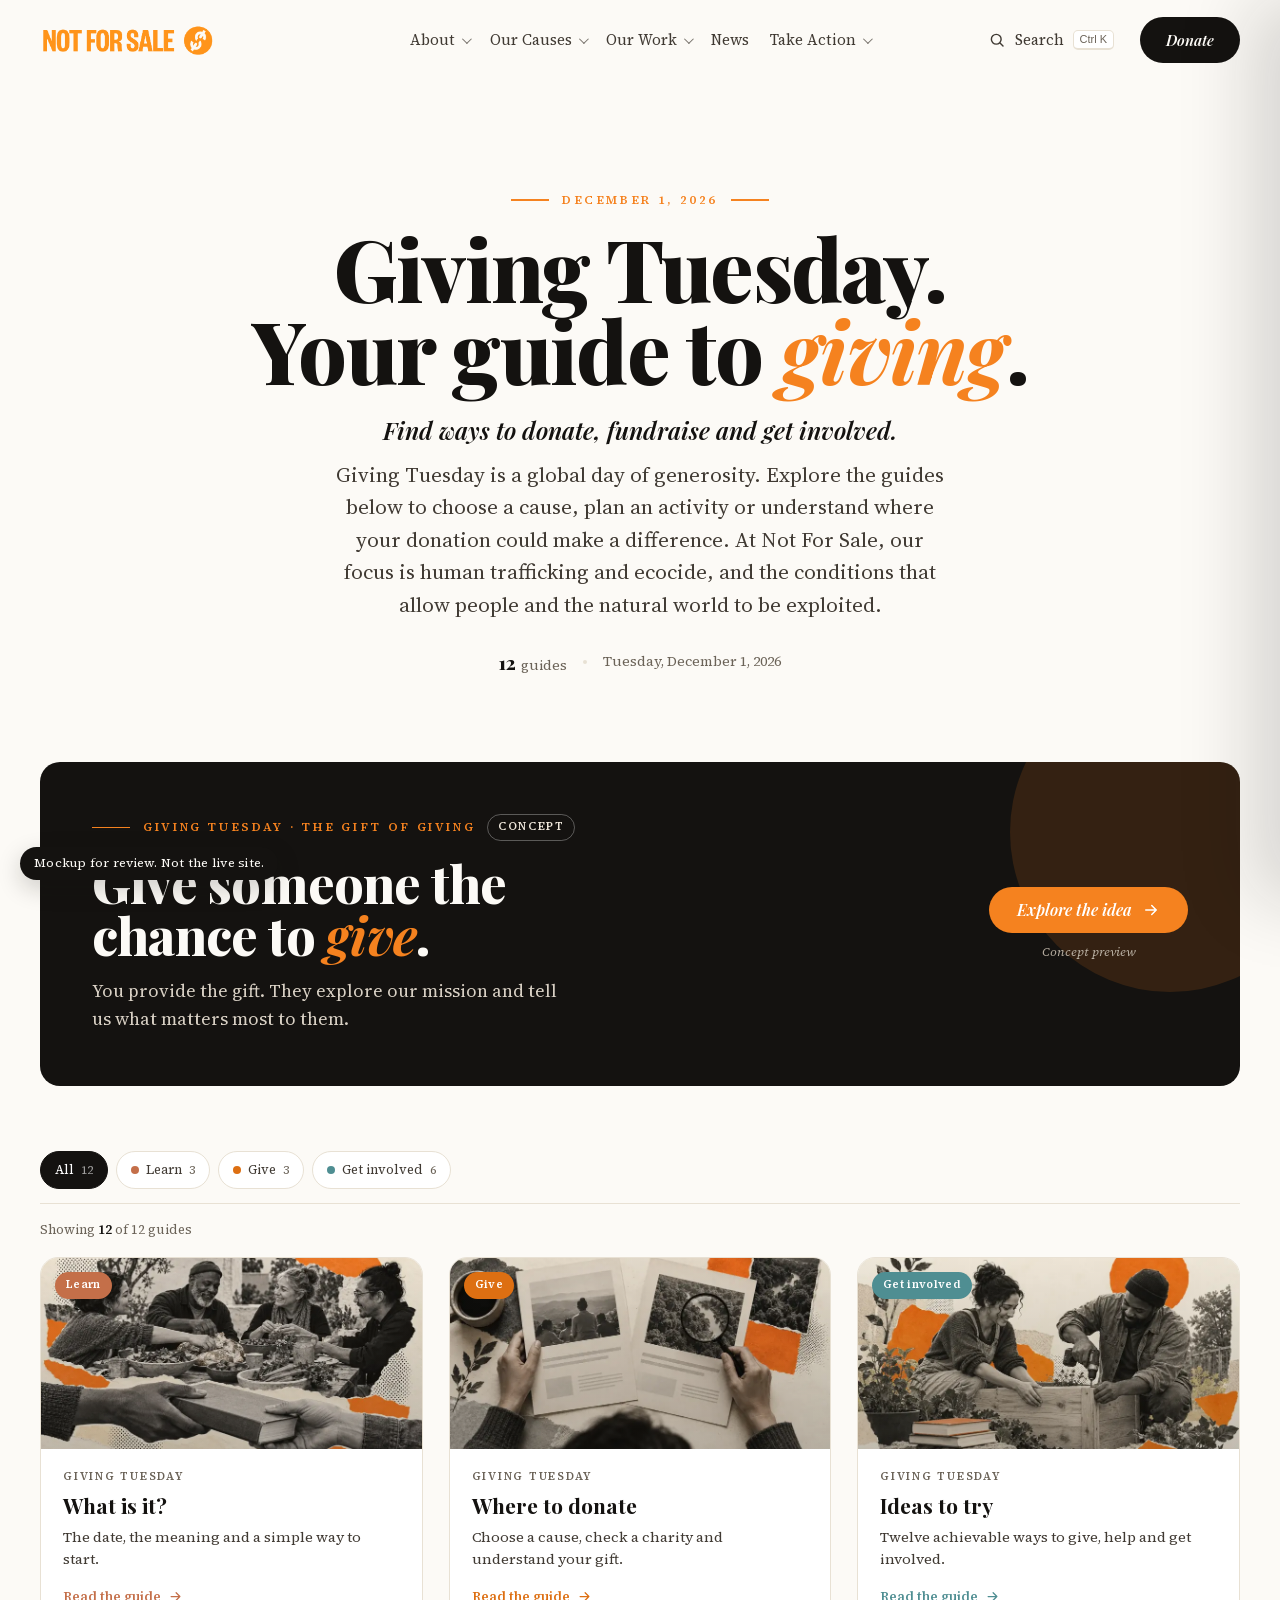
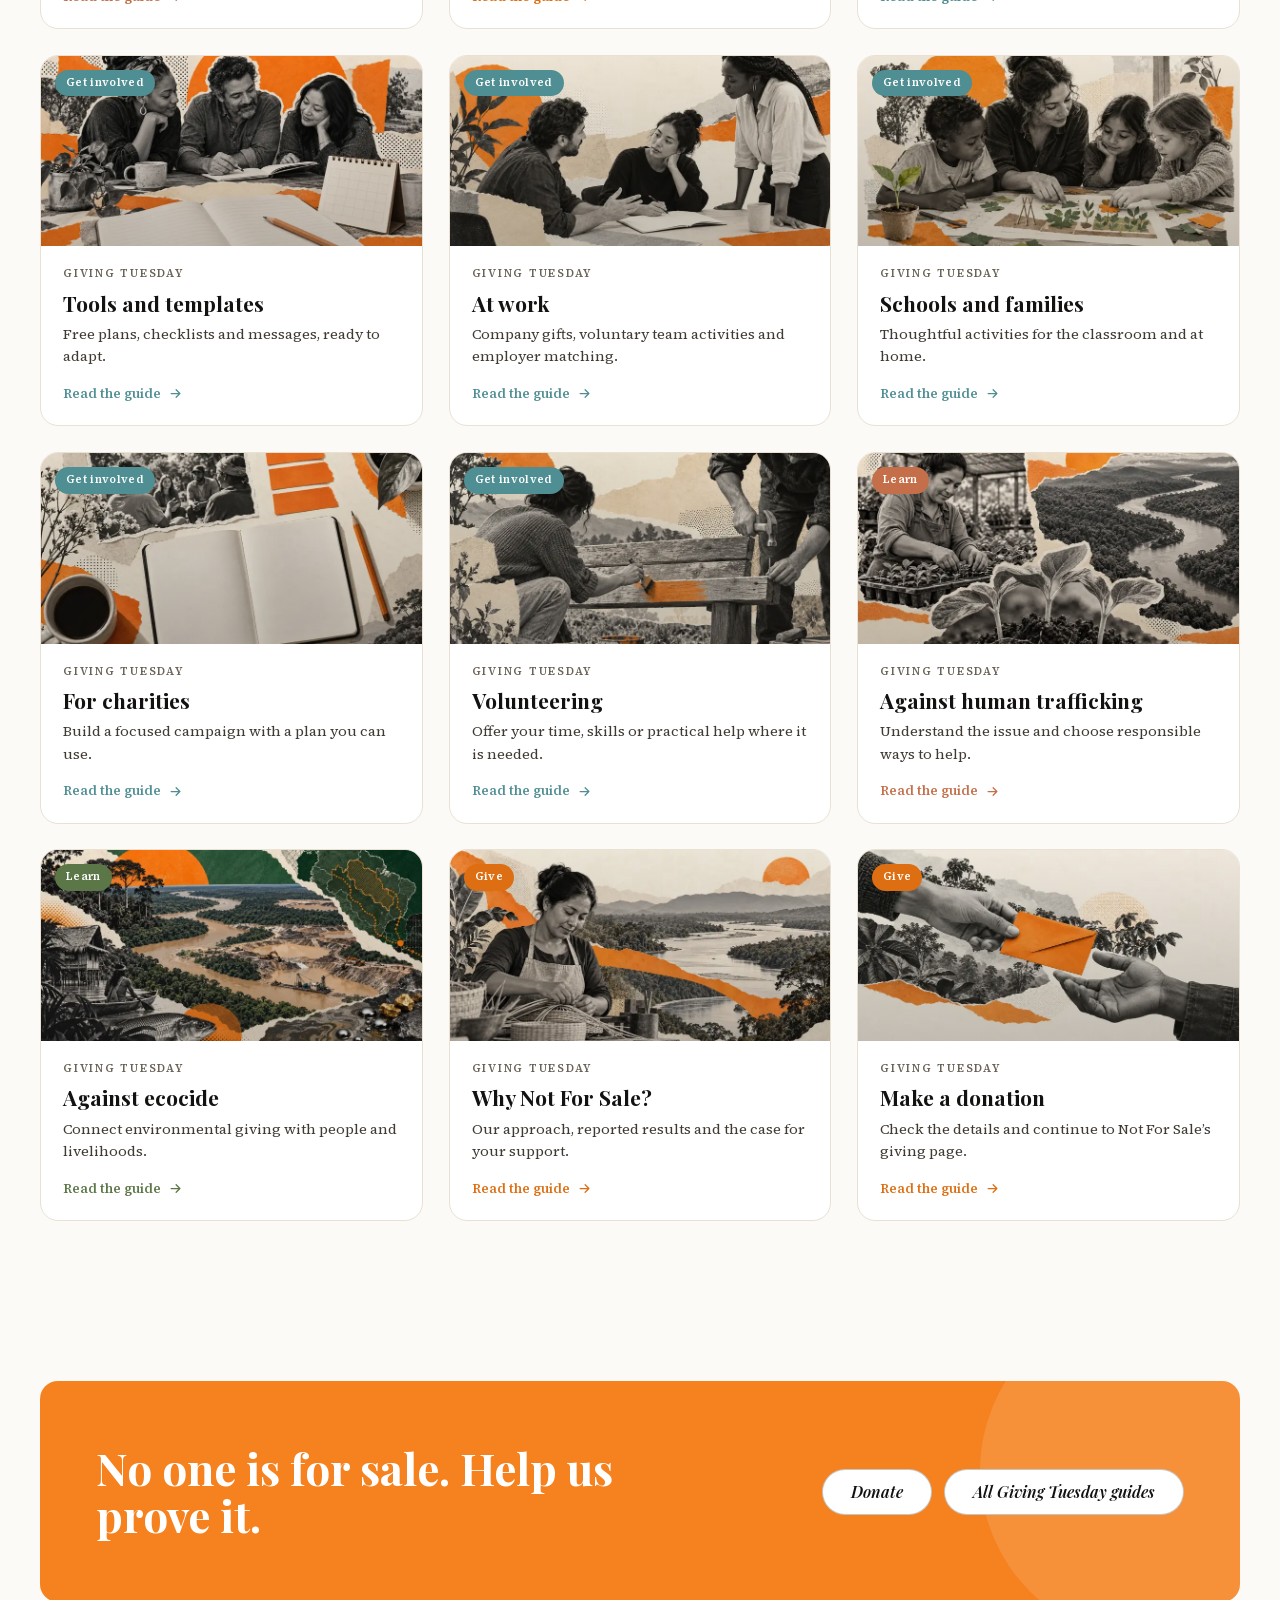
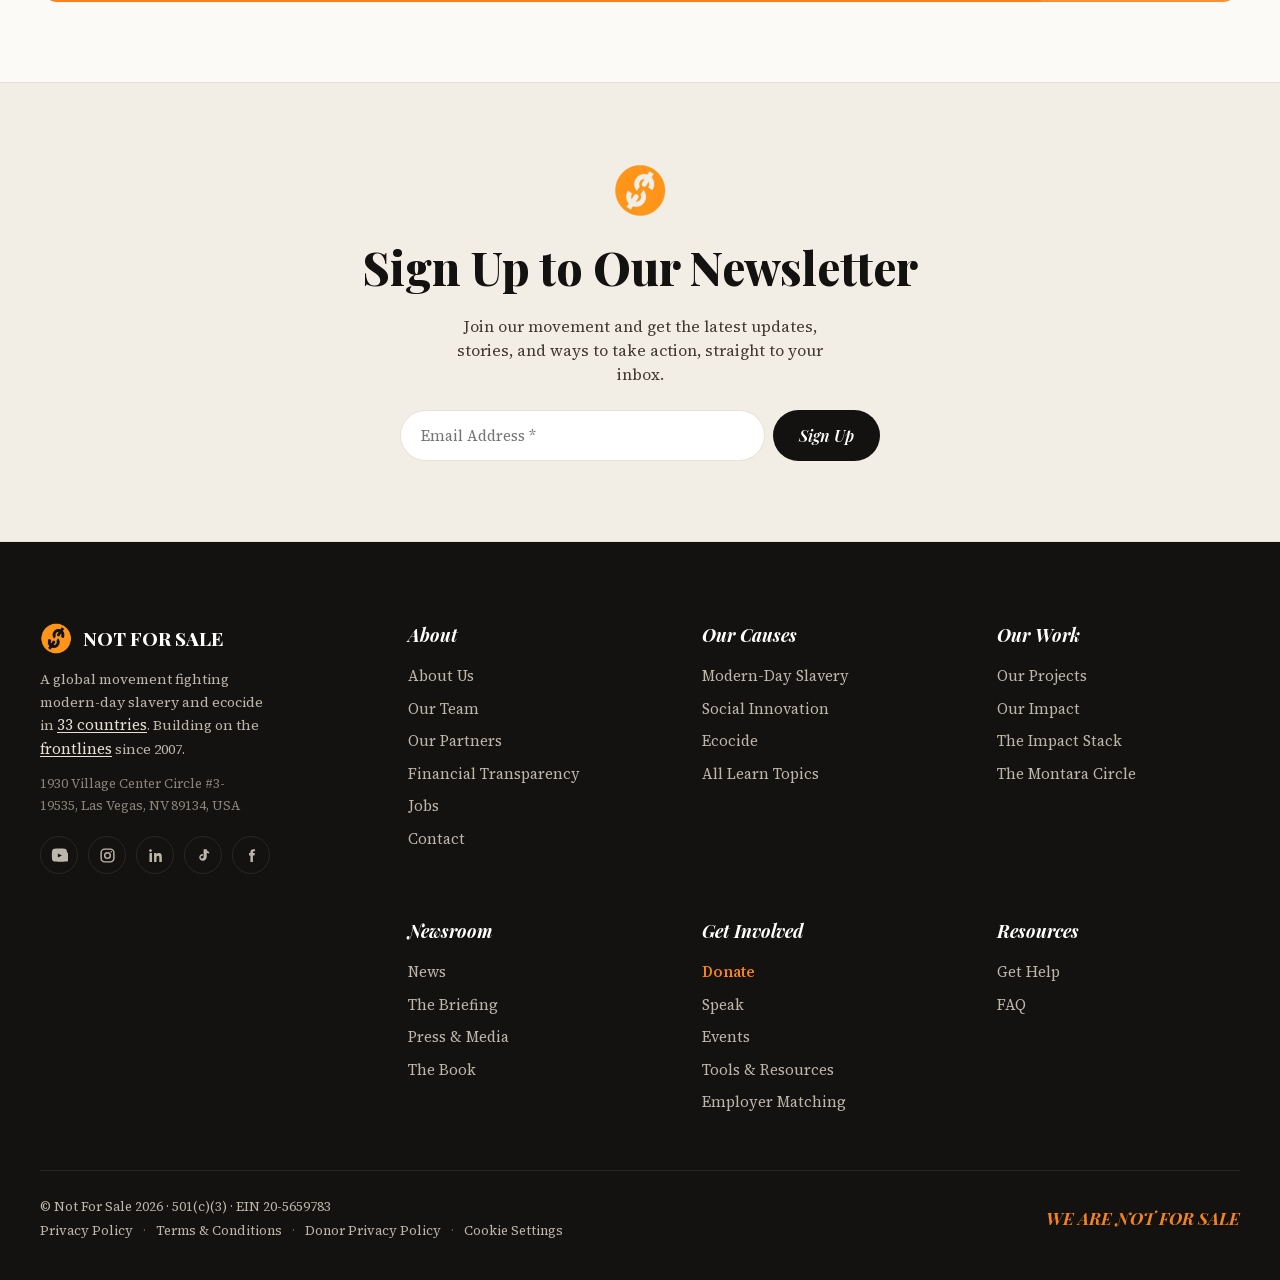
==== commit 4332a3ce: "Donate opens a modal; Gift of Giving head left-aligned Every Donate link (header, menus, footer, gui" ====
--- a/index.html
+++ b/index.html
@@ -44,7 +44,7 @@
   <p class="exa-count" aria-live="polite">Showing <b data-gt-shown>12</b> of 12 guides</p>
   <div class="exa-grid gt-grid"><a class="exa-card gt-card" href="what-is-giving-tuesday/" data-group="learn" style="--accent:#c46f49" aria-label="What is Giving Tuesday?"><div class="exa-thumb"><div class="nfs-cover"><img class="nfs-cover-img" src="assets/img/community-800.webp" srcset="assets/img/community-800.webp 800w, assets/img/community-1600.webp 1600w" sizes="(max-width: 680px) 100vw, 400px" alt="" decoding="async" loading="lazy"></div><span class="exa-tag">Learn</span></div><div class="exa-body"><span class="gt-day">Giving Tuesday</span><h3>What is it?</h3><p>The date, the meaning and a simple way to start.</p><span class="exa-read">Read the guide <svg viewBox="0 0 24 24" fill="none" stroke="currentColor" stroke-width="2" stroke-linecap="round" stroke-linejoin="round" aria-hidden="true"><path d="M5 12h14M13 6l6 6-6 6"/></svg></span></div></a><a class="exa-card gt-card" href="where-to-donate/" data-group="give" style="--accent:#dd6f12" aria-label="Where to donate on Giving Tuesday"><div class="exa-thumb"><div class="nfs-cover"><img class="nfs-cover-img" src="assets/img/where-to-donate-800.webp" srcset="assets/img/where-to-donate-800.webp 800w, assets/img/where-to-donate-1600.webp 1600w" sizes="(max-width: 680px) 100vw, 400px" alt="" decoding="async" loading="lazy"></div><span class="exa-tag">Give</span></div><div class="exa-body"><span class="gt-day">Giving Tuesday</span><h3>Where to donate</h3><p>Choose a cause, check a charity and understand your gift.</p><span class="exa-read">Read the guide <svg viewBox="0 0 24 24" fill="none" stroke="currentColor" stroke-width="2" stroke-linecap="round" stroke-linejoin="round" aria-hidden="true"><path d="M5 12h14M13 6l6 6-6 6"/></svg></span></div></a><a class="exa-card gt-card" href="ideas/" data-group="involved" style="--accent:#4f8e92" aria-label="Giving Tuesday ideas"><div class="exa-thumb"><div class="nfs-cover"><img class="nfs-cover-img" src="assets/img/ideas-800.webp" srcset="assets/img/ideas-800.webp 800w, assets/img/ideas-1600.webp 1600w" sizes="(max-width: 680px) 100vw, 400px" alt="" decoding="async" loading="lazy"></div><span class="exa-tag">Get involved</span></div><div class="exa-body"><span class="gt-day">Giving Tuesday</span><h3>Ideas to try</h3><p>Twelve achievable ways to give, help and get involved.</p><span class="exa-read">Read the guide <svg viewBox="0 0 24 24" fill="none" stroke="currentColor" stroke-width="2" stroke-linecap="round" stroke-linejoin="round" aria-hidden="true"><path d="M5 12h14M13 6l6 6-6 6"/></svg></span></div></a><a class="exa-card gt-card" href="fundraising-toolkit/" data-group="involved" style="--accent:#4f8e92" aria-label="Giving Tuesday tools and templates"><div class="exa-thumb"><div class="nfs-cover"><img class="nfs-cover-img" src="assets/img/planning-800.webp" srcset="assets/img/planning-800.webp 800w, assets/img/planning-1600.webp 1600w" sizes="(max-width: 680px) 100vw, 400px" alt="" decoding="async" loading="lazy"></div><span class="exa-tag">Get involved</span></div><div class="exa-body"><span class="gt-day">Giving Tuesday</span><h3>Tools and templates</h3><p>Free plans, checklists and messages, ready to adapt.</p><span class="exa-read">Read the guide <svg viewBox="0 0 24 24" fill="none" stroke="currentColor" stroke-width="2" stroke-linecap="round" stroke-linejoin="round" aria-hidden="true"><path d="M5 12h14M13 6l6 6-6 6"/></svg></span></div></a><a class="exa-card gt-card" href="businesses/" data-group="involved" style="--accent:#4f8e92" aria-label="Giving Tuesday at work"><div class="exa-thumb"><div class="nfs-cover"><img class="nfs-cover-img" src="assets/img/businesses-800.webp" srcset="assets/img/businesses-800.webp 800w, assets/img/businesses-1600.webp 1600w" sizes="(max-width: 680px) 100vw, 400px" alt="" decoding="async" loading="lazy"></div><span class="exa-tag">Get involved</span></div><div class="exa-body"><span class="gt-day">Giving Tuesday</span><h3>At work</h3><p>Company gifts, voluntary team activities and employer matching.</p><span class="exa-read">Read the guide <svg viewBox="0 0 24 24" fill="none" stroke="currentColor" stroke-width="2" stroke-linecap="round" stroke-linejoin="round" aria-hidden="true"><path d="M5 12h14M13 6l6 6-6 6"/></svg></span></div></a><a class="exa-card gt-card" href="schools/" data-group="involved" style="--accent:#4f8e92" aria-label="Giving Tuesday for schools and families"><div class="exa-thumb"><div class="nfs-cover"><img class="nfs-cover-img" src="assets/img/schools-800.webp" srcset="assets/img/schools-800.webp 800w, assets/img/schools-1600.webp 1600w" sizes="(max-width: 680px) 100vw, 400px" alt="" decoding="async" loading="lazy"></div><span class="exa-tag">Get involved</span></div><div class="exa-body"><span class="gt-day">Giving Tuesday</span><h3>Schools and families</h3><p>Thoughtful activities for the classroom and at home.</p><span class="exa-read">Read the guide <svg viewBox="0 0 24 24" fill="none" stroke="currentColor" stroke-width="2" stroke-linecap="round" stroke-linejoin="round" aria-hidden="true"><path d="M5 12h14M13 6l6 6-6 6"/></svg></span></div></a><a class="exa-card gt-card" href="nonprofits/" data-group="involved" style="--accent:#4f8e92" aria-label="Giving Tuesday for charities"><div class="exa-thumb"><div class="nfs-cover"><img class="nfs-cover-img" src="assets/img/nonprofits-800.webp" srcset="assets/img/nonprofits-800.webp 800w, assets/img/nonprofits-1600.webp 1600w" sizes="(max-width: 680px) 100vw, 400px" alt="" decoding="async" loading="lazy"></div><span class="exa-tag">Get involved</span></div><div class="exa-body"><span class="gt-day">Giving Tuesday</span><h3>For charities</h3><p>Build a focused campaign with a plan you can use.</p><span class="exa-read">Read the guide <svg viewBox="0 0 24 24" fill="none" stroke="currentColor" stroke-width="2" stroke-linecap="round" stroke-linejoin="round" aria-hidden="true"><path d="M5 12h14M13 6l6 6-6 6"/></svg></span></div></a><a class="exa-card gt-card" href="volunteering/" data-group="involved" style="--accent:#4f8e92" aria-label="Giving Tuesday volunteering"><div class="exa-thumb"><div class="nfs-cover"><img class="nfs-cover-img" src="assets/img/volunteering-800.webp" srcset="assets/img/volunteering-800.webp 800w, assets/img/volunteering-1600.webp 1600w" sizes="(max-width: 680px) 100vw, 400px" alt="" decoding="async" loading="lazy"></div><span class="exa-tag">Get involved</span></div><div class="exa-body"><span class="gt-day">Giving Tuesday</span><h3>Volunteering</h3><p>Offer your time, skills or practical help where it is needed.</p><span class="exa-read">Read the guide <svg viewBox="0 0 24 24" fill="none" stroke="currentColor" stroke-width="2" stroke-linecap="round" stroke-linejoin="round" aria-hidden="true"><path d="M5 12h14M13 6l6 6-6 6"/></svg></span></div></a><a class="exa-card gt-card" href="human-trafficking/" data-group="learn" style="--accent:#c46f49" aria-label="Giving Tuesday against human trafficking"><div class="exa-thumb"><div class="nfs-cover"><img class="nfs-cover-img" src="assets/img/freedom-800.webp" srcset="assets/img/freedom-800.webp 800w, assets/img/freedom-1600.webp 1600w" sizes="(max-width: 680px) 100vw, 400px" alt="" decoding="async" loading="lazy"></div><span class="exa-tag">Learn</span></div><div class="exa-body"><span class="gt-day">Giving Tuesday</span><h3>Against human trafficking</h3><p>Understand the issue and choose responsible ways to help.</p><span class="exa-read">Read the guide <svg viewBox="0 0 24 24" fill="none" stroke="currentColor" stroke-width="2" stroke-linecap="round" stroke-linejoin="round" aria-hidden="true"><path d="M5 12h14M13 6l6 6-6 6"/></svg></span></div></a><a class="exa-card gt-card" href="ecocide/" data-group="learn" style="--accent:#5b7747" aria-label="Giving Tuesday against ecocide"><div class="exa-thumb"><div class="nfs-cover"><img class="nfs-cover-img" src="assets/img/ecocide-800.webp" srcset="assets/img/ecocide-800.webp 800w, assets/img/ecocide-1600.webp 1600w" sizes="(max-width: 680px) 100vw, 400px" alt="" decoding="async" loading="lazy"></div><span class="exa-tag">Learn</span></div><div class="exa-body"><span class="gt-day">Giving Tuesday</span><h3>Against ecocide</h3><p>Connect environmental giving with people and livelihoods.</p><span class="exa-read">Read the guide <svg viewBox="0 0 24 24" fill="none" stroke="currentColor" stroke-width="2" stroke-linecap="round" stroke-linejoin="round" aria-hidden="true"><path d="M5 12h14M13 6l6 6-6 6"/></svg></span></div></a><a class="exa-card gt-card" href="not-for-sale/" data-group="give" style="--accent:#dd6f12" aria-label="Why Not For Sale this Giving Tuesday?"><div class="exa-thumb"><div class="nfs-cover"><img class="nfs-cover-img" src="assets/img/not-for-sale-800.webp" srcset="assets/img/not-for-sale-800.webp 800w, assets/img/not-for-sale-1600.webp 1600w" sizes="(max-width: 680px) 100vw, 400px" alt="" decoding="async" loading="lazy"></div><span class="exa-tag">Give</span></div><div class="exa-body"><span class="gt-day">Giving Tuesday</span><h3>Why Not For Sale?</h3><p>Our approach, reported results and the case for your support.</p><span class="exa-read">Read the guide <svg viewBox="0 0 24 24" fill="none" stroke="currentColor" stroke-width="2" stroke-linecap="round" stroke-linejoin="round" aria-hidden="true"><path d="M5 12h14M13 6l6 6-6 6"/></svg></span></div></a><a class="exa-card gt-card" href="donate/" data-group="give" style="--accent:#dd6f12" aria-label="Donate this Giving Tuesday"><div class="exa-thumb"><div class="nfs-cover"><img class="nfs-cover-img" src="assets/img/donate-800.webp" srcset="assets/img/donate-800.webp 800w, assets/img/donate-1600.webp 1600w" sizes="(max-width: 680px) 100vw, 400px" alt="" decoding="async" loading="lazy"></div><span class="exa-tag">Give</span></div><div class="exa-body"><span class="gt-day">Giving Tuesday</span><h3>Make a donation</h3><p>Check the details and continue to Not For Sale’s giving page.</p><span class="exa-read">Read the guide <svg viewBox="0 0 24 24" fill="none" stroke="currentColor" stroke-width="2" stroke-linecap="round" stroke-linejoin="round" aria-hidden="true"><path d="M5 12h14M13 6l6 6-6 6"/></svg></span></div></a></div>
 </div>
-<div class="wrap"><div class="ctaband fade"><h2>No one is for sale. Help us prove it.</h2><div class="btns"><a class="btn btn-light" href="https://wearenotforsale.org/donate/">Donate</a><a class="btn btn-light" href="./">All Giving Tuesday guides</a></div></div></div>
+<div class="wrap"><div class="ctaband fade"><h2>No one is for sale. Help us prove it.</h2><div class="btns"><a class="btn btn-light" href="?campaign=770665">Donate</a><a class="btn btn-light" href="./">All Giving Tuesday guides</a></div></div></div>
 </main>
 <footer class="wp-block-template-part"><div id="site-newsletter"></div><div id="site-footer"></div></footer>
 </div>
--- a/assets/css/gt.css
+++ b/assets/css/gt.css
@@ -128,10 +128,18 @@
 .gt-guide .ex-keepgrid .ex-mc .nfs-cover{position:absolute;inset:0}
 
 /* ---------------- The Gift of Giving page ---------------- */
-.gt-giftpage .exa-hero h1{max-width:13ch;text-wrap:balance}
-.gt-steps{border-top:0;padding-top:clamp(28px,4vw,44px)}
-.gt-steps .grid{grid-template-columns:repeat(3,minmax(0,1fr));max-width:1040px;margin-inline:auto}
+.gt-gifthero h1{max-width:14ch;text-wrap:balance}
+.gt-gifthero h1 em{font-style:italic;color:var(--nfs)}
+.gt-lede{font-size:clamp(17px,2vw,21px);line-height:1.55;color:var(--ink-2);max-width:56ch;margin-top:22px}
+.gt-steps{border-top:0;padding-top:clamp(20px,3vw,32px)}
+.gt-steps .grid{grid-template-columns:repeat(3,minmax(0,1fr))}
 @media(max-width:760px){.gt-steps .grid{grid-template-columns:minmax(0,1fr)}}
-.gt-giftact{display:flex;flex-direction:column;align-items:center;gap:14px;text-align:center}
+.gt-giftact{display:flex;flex-direction:column;align-items:flex-start;gap:14px}
 .gt-giftact .btn{margin:0;padding:0 34px;min-height:54px;font-size:18px}
-.gt-giftact .gt-note{max-width:46ch}
+.gt-giftact .gt-note{max-width:52ch}
+.gt-giftpage .ex-allwrap{text-align:left}
+
+/* Donate note: the theme's modal, used where GoFundMe will not load its checkout (this mockup) */
+#gtDonate .nfs-modal{max-width:500px}
+#gtDonate .kicker{margin-bottom:14px}
+#gtDonate .btn{margin-top:4px}
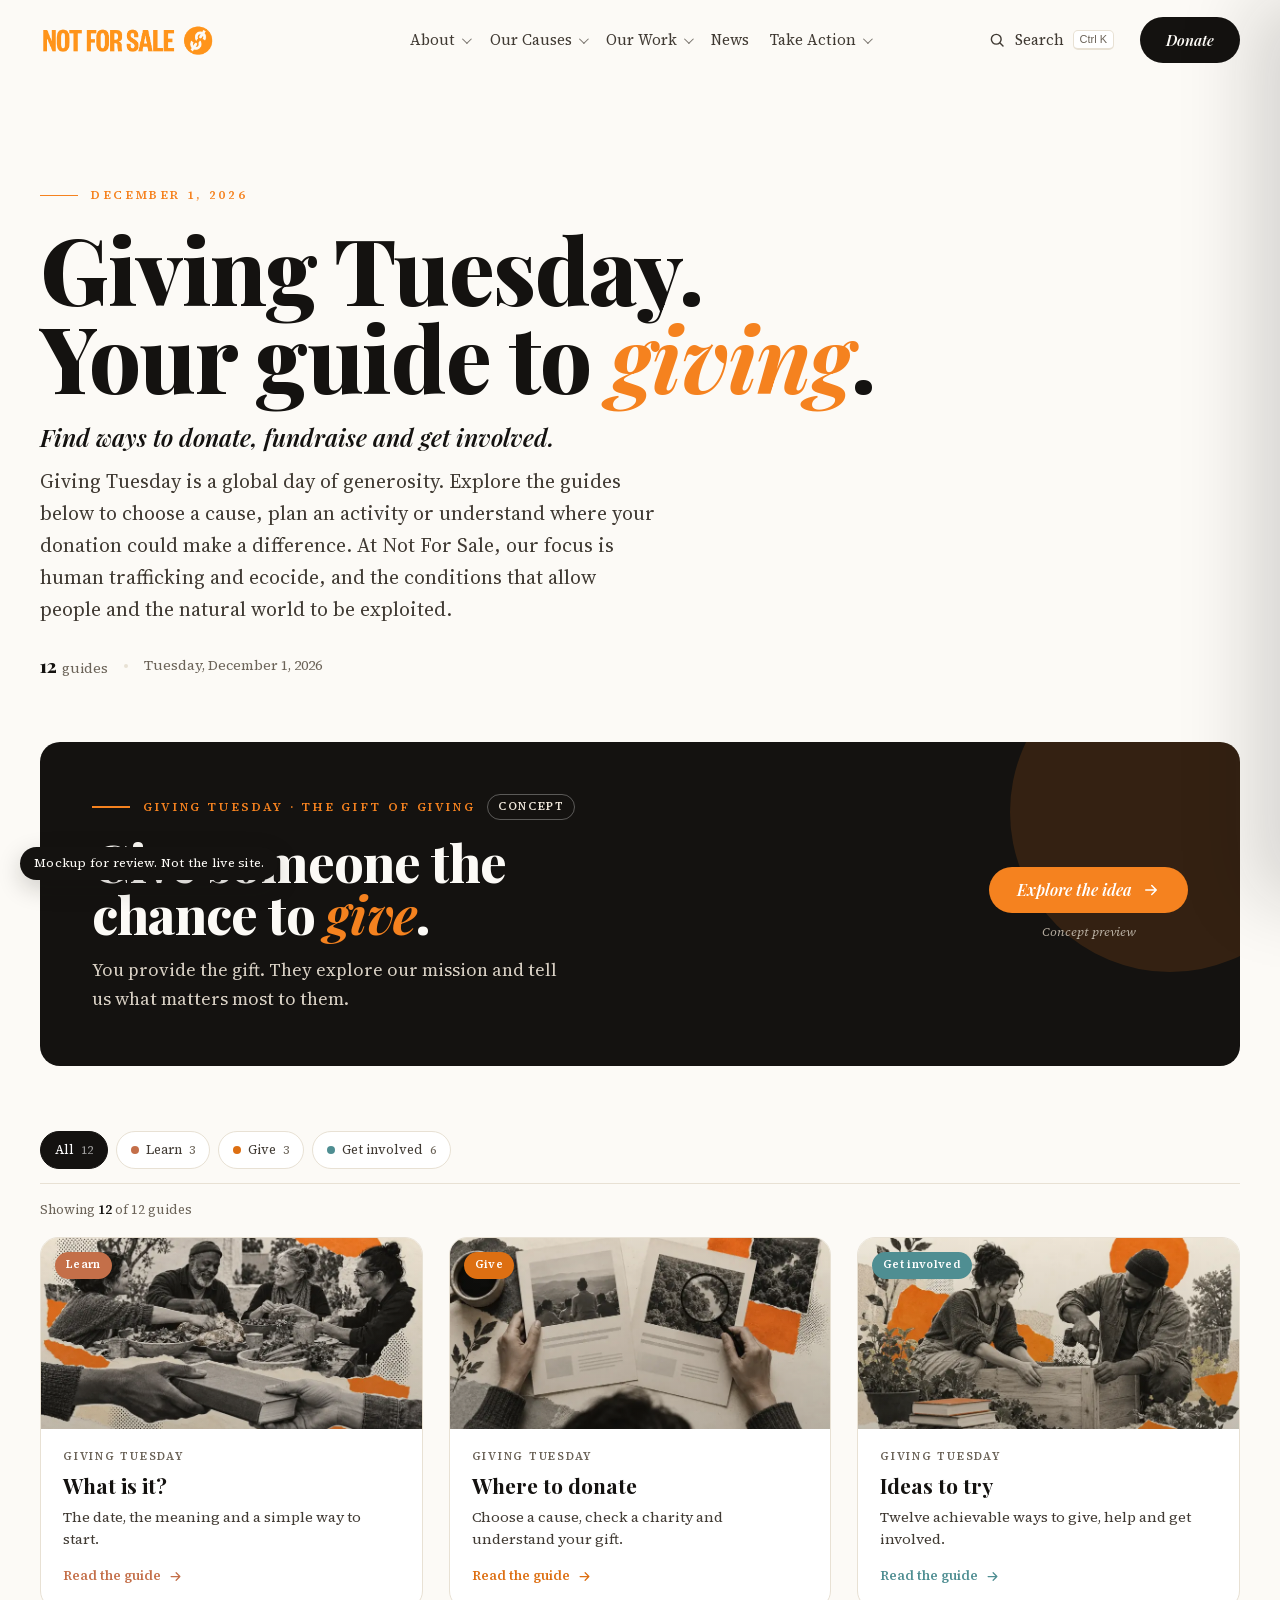
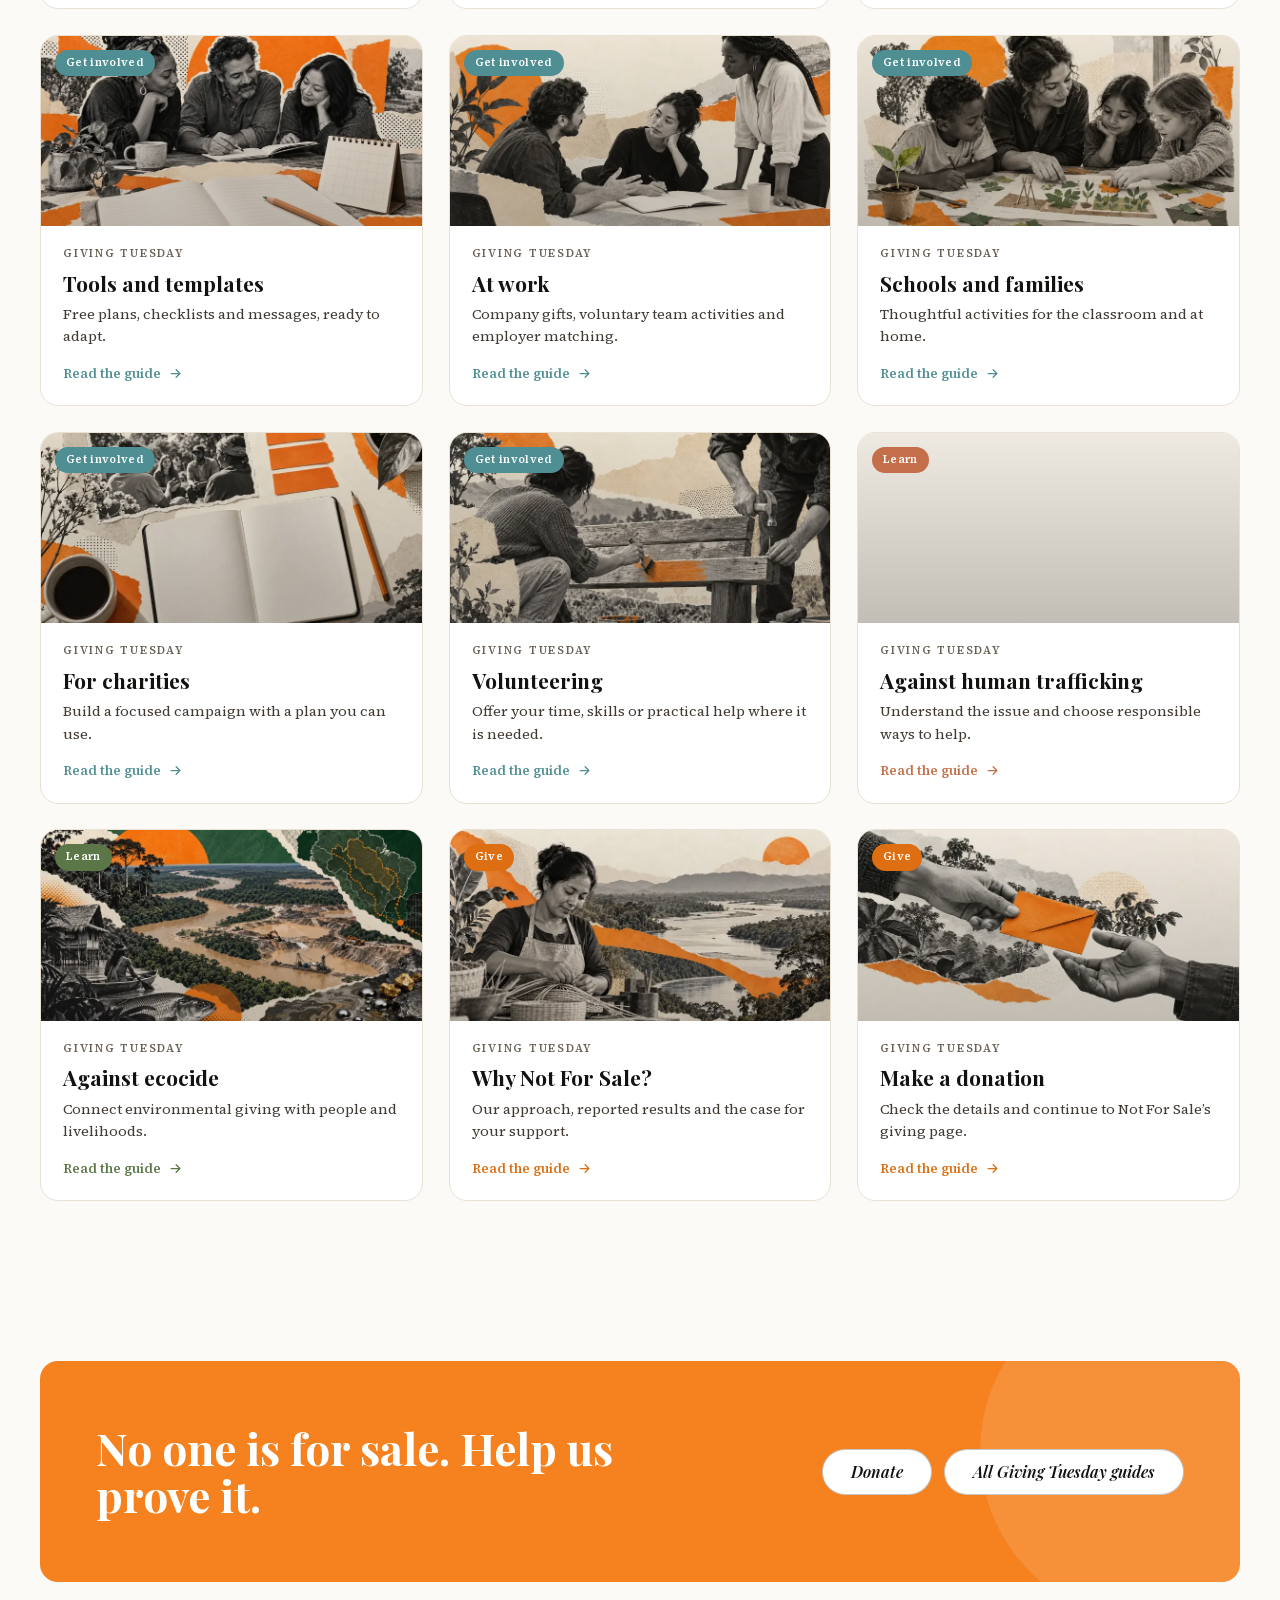
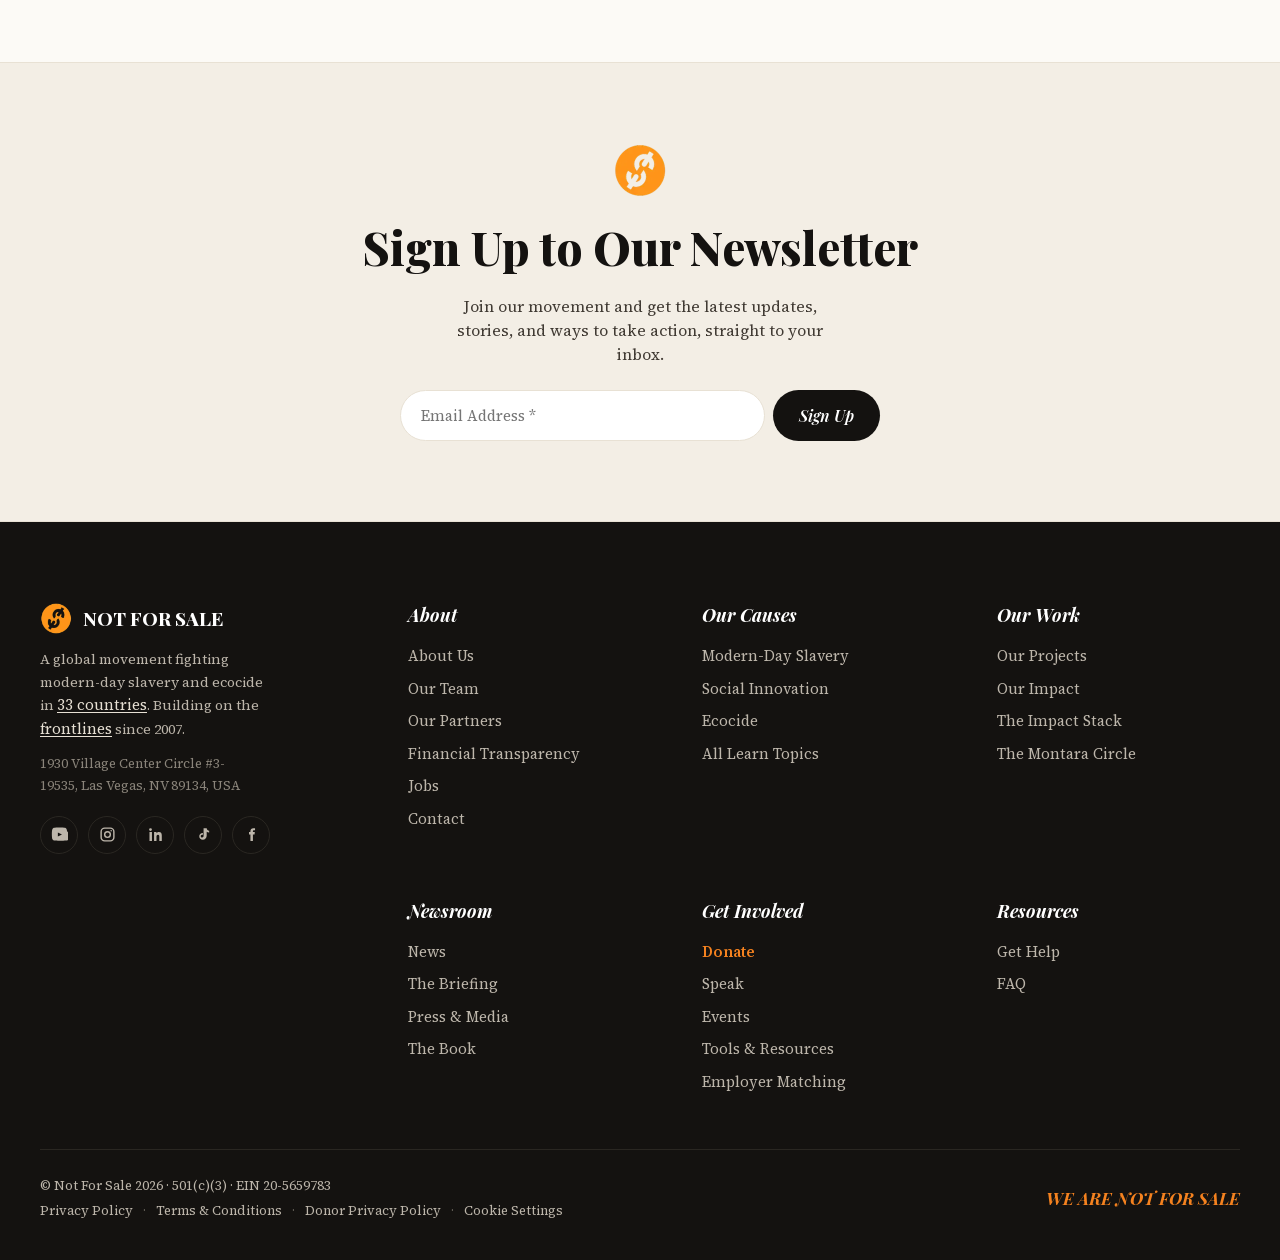
==== commit 809c6888: "Hub head left-aligned, as the site's other page heads The hub used the Learn index's centred head. I" ====
--- a/index.html
+++ b/index.html
@@ -8,27 +8,26 @@
 <meta name="robots" content="noindex, nofollow">
 <link rel="icon" href="assets/img/favicon.png">
 <script>(function(d){d.classList.add("js-fade");var w=window,D=document,vh=w.innerHeight||d.clientHeight,at=0,ok=false,dcl=false,raf=w.requestAnimationFrame||function(f){return setTimeout(f,16);};function show(){var a=D.querySelectorAll(".fade:not(.in)"),i,r;for(i=0;i!==a.length;i++){r=a[i].getBoundingClientRect();if(vh>r.top&&r.bottom>0){a[i].classList.add("in","fade-now");}}}function css(){if(!D.body){return false;}var l=D.querySelectorAll("link[rel~=stylesheet],link[rel=preload][as=style]"),i;for(i=0;i!==l.length;i++){if(l[i].rel.indexOf("stylesheet")===-1||!l[i].sheet){return false;}}return true;}function step(){if(!ok){if(!at){if(css()){at=Date.now();}}else if(Date.now()-at>1200||!D.fonts||(D.fonts.status==="loaded"&&Date.now()-at>50)){ok=true;}}if(ok){show();}if(!(ok&&dcl)){raf(step);}}raf(step);D.addEventListener("DOMContentLoaded",function(){dcl=true;});w.addEventListener("load",function(){ok=true;dcl=true;show();});setTimeout(function(){if(!w.nfsFadeOn){d.classList.remove("js-fade");}},4000);})(document.documentElement);</script>
-<link rel="stylesheet" href="assets/css/chrome.css">
-<link rel="stylesheet" href="assets/fonts/fonts.css">
-<link rel="stylesheet" href="assets/css/styles.css">
-<link rel="stylesheet" href="assets/css/gt.css">
-<script src="assets/js/config.js" defer></script>
-<script src="assets/js/app.js" defer></script>
-<script src="assets/js/gt.js" defer></script>
+<link rel="stylesheet" href="assets/css/chrome.css?v=a6335540">
+<link rel="stylesheet" href="assets/fonts/fonts.css?v=5a9e098c">
+<link rel="stylesheet" href="assets/css/styles.css?v=89c19858">
+<link rel="stylesheet" href="assets/css/gt.css?v=3b81ac20">
+<script src="assets/js/config.js?v=410d398c" defer></script>
+<script src="assets/js/app.js?v=a1610b65" defer></script>
+<script src="assets/js/gt.js?v=570fa55f" defer></script>
 </head>
 <body data-page="giving-tuesday">
 <div class="wp-site-blocks">
 <header class="wp-block-template-part"><a class="skip-link" href="#nfs-main">Skip to content</a><div id="bar"></div><div id="site-header"></div><div id="nfs-main" tabindex="-1"></div></header>
 <main class="gt gt-hub">
+<section class="pagehead"><div class="wrap">
+  <div class="kicker fade"><span class="dash"></span>December 1, 2026</div>
+  <h1 class="fade">Giving Tuesday. Your guide to <em>giving</em>.</h1>
+  <p class="gt-sub fade">Find ways to donate, fundraise and get involved.</p>
+  <p class="lede fade">Giving Tuesday is a global day of generosity. Explore the guides below to choose a cause, plan an activity or understand where your donation could make a difference. At Not For Sale, our focus is human trafficking and ecocide, and the conditions that allow people and the natural world to be exploited.</p>
+  <div class="exa-meta fade"><span><b>12</b>guides</span><span class="d"></span><span><b data-gt-days>54</b><span data-gt-dayslabel>days to go</span></span><span class="d"></span><span>Tuesday, December 1, 2026</span></div>
+</div></section>
 <div class="wrap">
-  <section class="exa-hero">
-    <div class="fade"><div class="kicker"><span class="dash"></span>December 1, 2026<span class="dash"></span></div></div>
-    <h1 class="fade">Giving Tuesday. Your guide to <em>giving</em>.</h1>
-    <p class="gt-sub fade">Find ways to donate, fundraise and get involved.</p>
-    <p class="lede fade">Giving Tuesday is a global day of generosity. Explore the guides below to choose a cause, plan an activity or understand where your donation could make a difference. At Not For Sale, our focus is human trafficking and ecocide, and the conditions that allow people and the natural world to be exploited.</p>
-    <div class="exa-meta fade"><span><b>12</b>guides</span><span class="d"></span><span><b data-gt-days>55</b><span data-gt-dayslabel>days to go</span></span><span class="d"></span><span>Tuesday, December 1, 2026</span></div>
-  </section>
-
   <a class="gt-gift fade" href="gift-of-giving/">
     <div class="gt-gift-txt">
       <div class="gt-gift-k"><span class="kicker"><span class="dash"></span>Giving Tuesday · The Gift of Giving</span><span class="gt-concept">Concept</span></div>
--- a/assets/css/gt.css
+++ b/assets/css/gt.css
@@ -17,9 +17,12 @@
 @media(max-width:600px){.gt-mock{font-size:11.5px;padding:5px 11px}.gt-mock-x{display:none}}
 
 /* ---------------- Hub ---------------- */
-.gt-hub .exa-hero h1{max-width:14ch;text-wrap:balance}
-.gt-sub{font-family:var(--disp);font-style:italic;font-weight:600;font-size:clamp(19px,2.2vw,24px);line-height:1.35;color:var(--ink);max-width:40ch;margin:24px auto 0;text-wrap:balance}
-.gt-hub .exa-hero .lede{margin-top:12px}
+/* Page head: the site's .pagehead, as on News, All Topics and Resources (left-aligned) */
+.gt-hub .pagehead h1{max-width:15ch;text-wrap:balance}
+.gt-sub{font-family:var(--disp);font-style:italic;font-weight:600;font-size:clamp(19px,2.2vw,24px);line-height:1.35;color:var(--ink);max-width:40ch;margin-top:22px;text-wrap:balance}
+.gt-hub .pagehead .lede{margin-top:12px}
+.gt-hub .pagehead .exa-meta{justify-content:flex-start}
+@media(max-width:600px){.gt-hub .pagehead .exa-meta{gap:6px 18px}.gt-hub .pagehead .exa-meta .d{display:none}}
 .exa-meta>span{display:inline-flex;align-items:baseline}
 .gt-hub .exa-controls{justify-content:flex-start}
 .gt-day{display:block;font-size:11px;letter-spacing:.16em;text-transform:uppercase;font-weight:600;color:var(--muted);margin-bottom:8px}
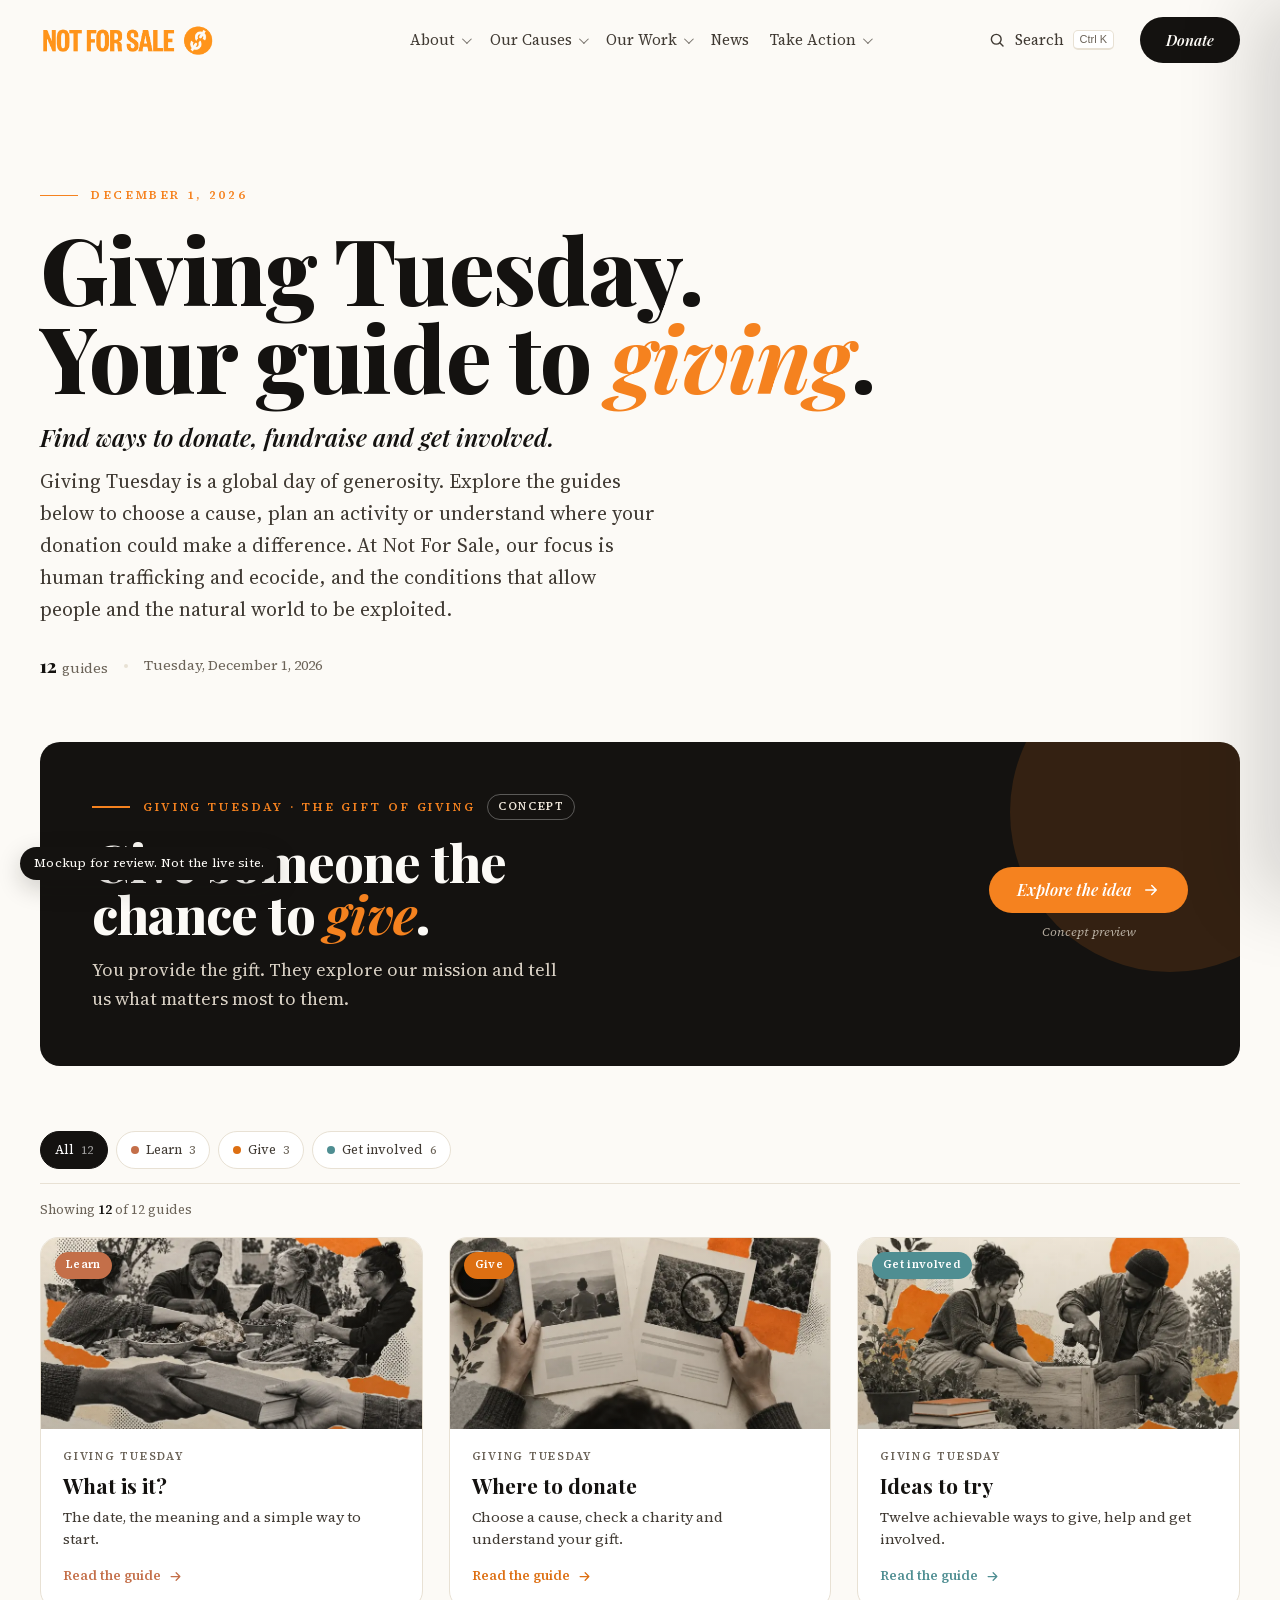
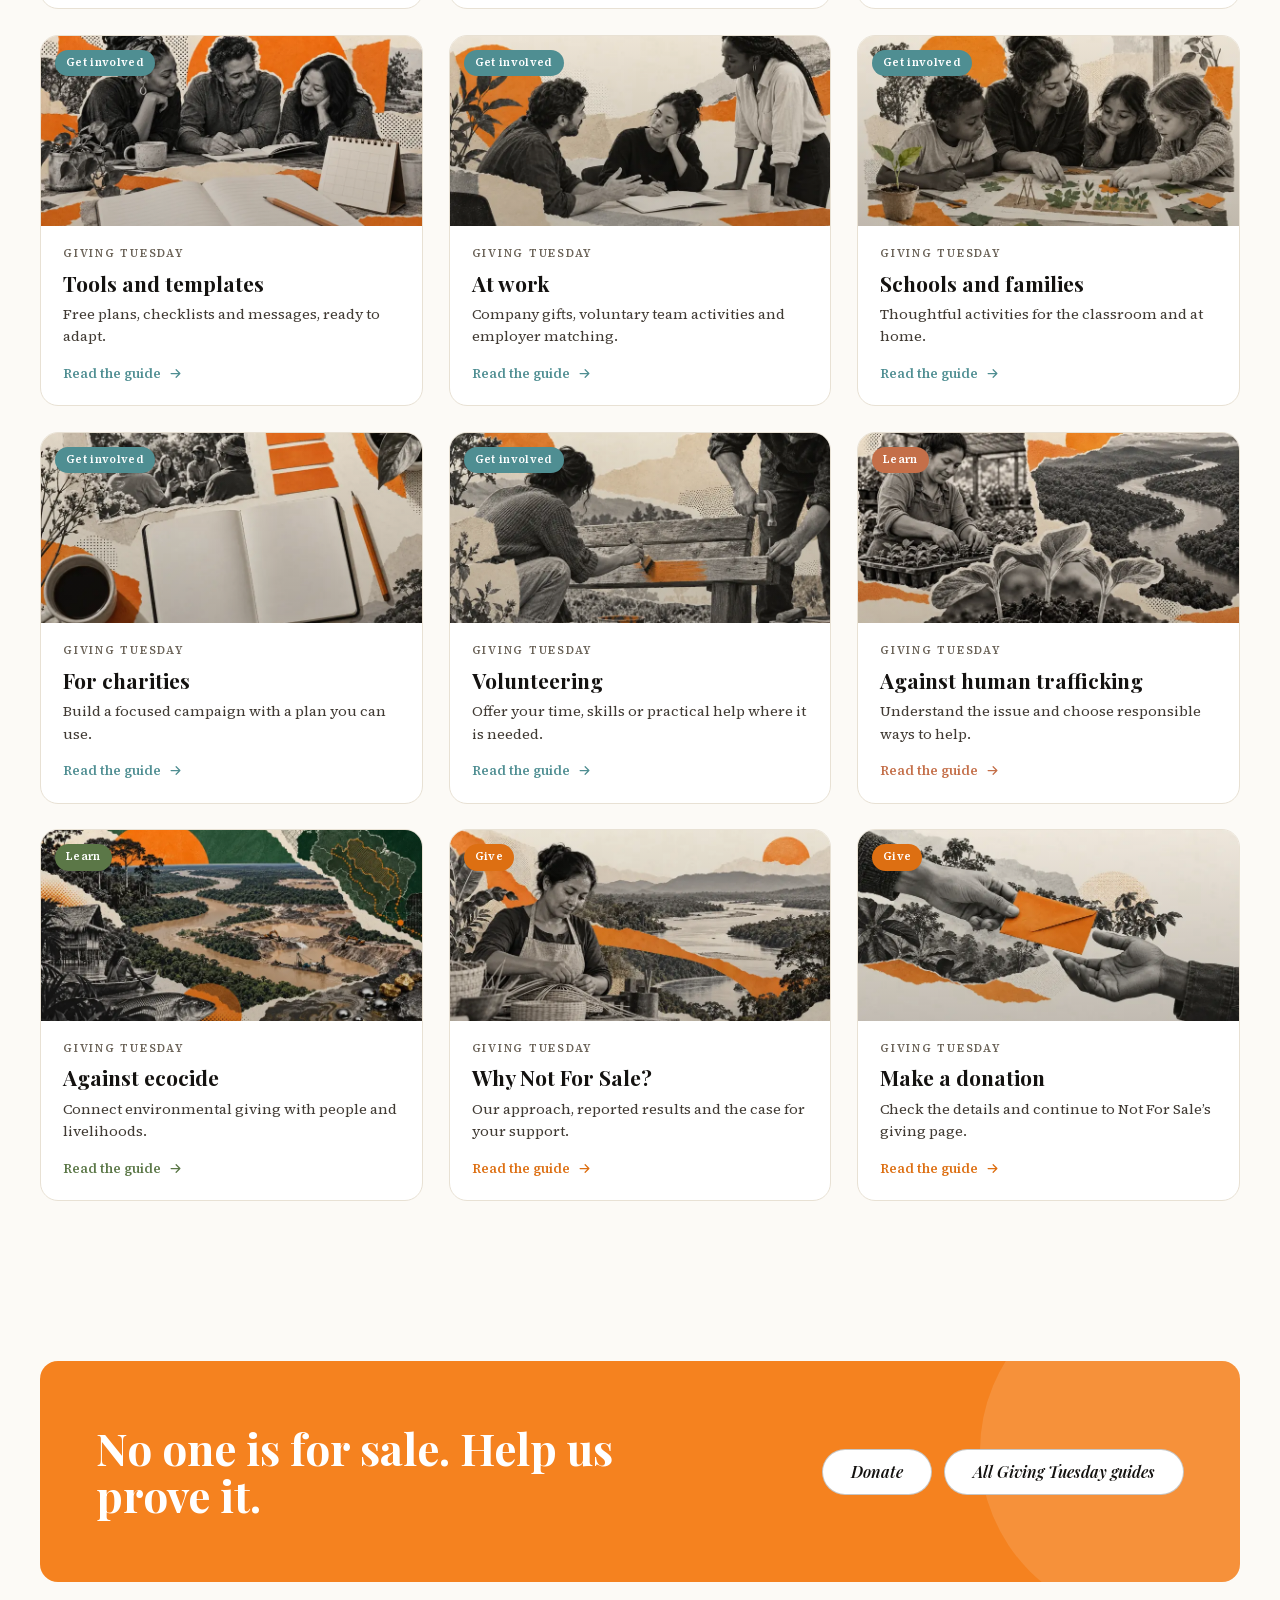
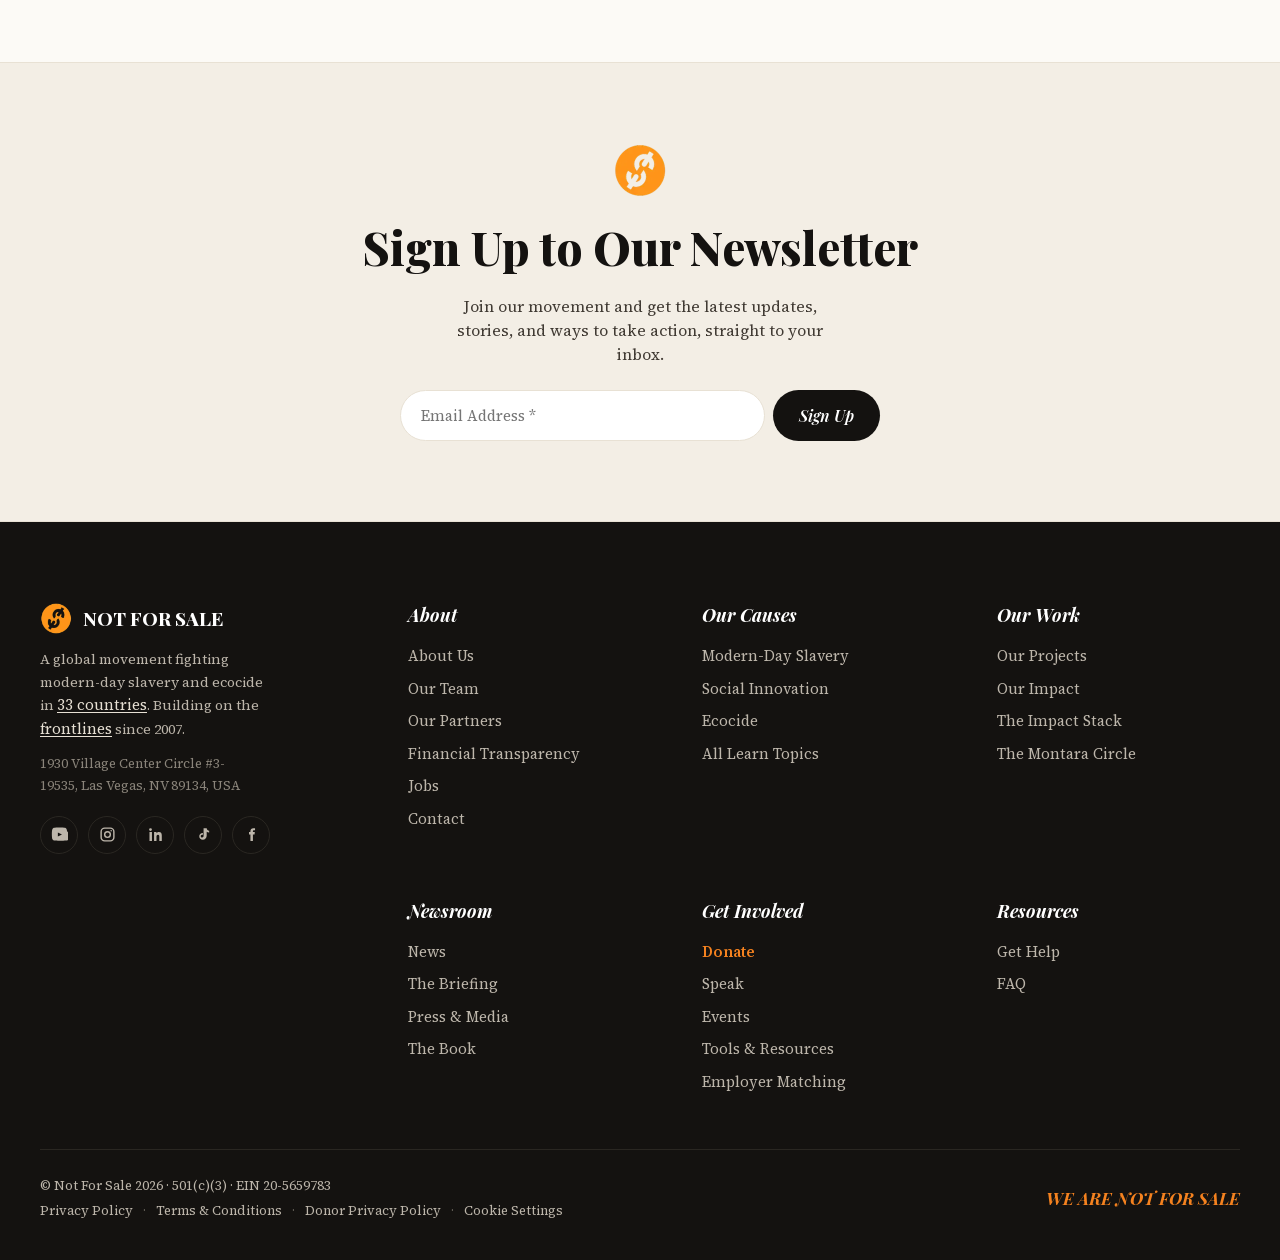
==== commit 9f5f8d4d: "Guides use the story page layout: article left, contents right - The guide body is now the story pag" ====
--- a/index.html
+++ b/index.html
@@ -11,10 +11,10 @@
 <link rel="stylesheet" href="assets/css/chrome.css?v=a6335540">
 <link rel="stylesheet" href="assets/fonts/fonts.css?v=5a9e098c">
 <link rel="stylesheet" href="assets/css/styles.css?v=89c19858">
-<link rel="stylesheet" href="assets/css/gt.css?v=3b81ac20">
+<link rel="stylesheet" href="assets/css/gt.css?v=90fc3124">
 <script src="assets/js/config.js?v=410d398c" defer></script>
 <script src="assets/js/app.js?v=a1610b65" defer></script>
-<script src="assets/js/gt.js?v=570fa55f" defer></script>
+<script src="assets/js/gt.js?v=3490eb53" defer></script>
 </head>
 <body data-page="giving-tuesday">
 <div class="wp-site-blocks">
--- a/assets/css/gt.css
+++ b/assets/css/gt.css
@@ -61,17 +61,20 @@
 .gt-act .btn{margin:0;text-decoration:none!important;color:#fff!important}
 .gt-note{font-size:14.5px!important;color:var(--muted)!important;font-style:italic}
 
-/* Contents rail (the story page's post-toc, in the explainer's label column) */
-.gt-body{padding-bottom:var(--sec)}
-.gt-rail{position:sticky;top:calc(var(--navh) + 24px);align-self:start;max-height:calc(100vh - var(--navh) - 48px);overflow-y:auto;overscroll-behavior:contain;padding-right:8px;scrollbar-width:thin}
-.gt-rail .post-toc{display:block}
+/* Guide body: the story page's layout (.postlayout): article left, contents and share on the right.
+   Aligned to the page edges like the answer box above, with the article kept to a reading width. */
+.gt .ex-answer p{max-width:none}
+.gt .postlayout{max-width:none;grid-template-columns:minmax(0,760px) minmax(240px,280px);justify-content:space-between;padding-bottom:var(--sec)}
+.gt-rail{max-height:calc(100vh - var(--navh) - 48px);overflow-y:auto;overscroll-behavior:contain;padding-right:8px;scrollbar-width:thin}
 .gt .post-toc-nav a.on{color:var(--accent);border-left-color:var(--accent)}
-.gt-back{display:inline-block;margin-top:22px;font-size:14px;font-weight:600;color:var(--accent);text-decoration:none}
+.gt-back{display:inline-block;font-size:14px;font-weight:600;color:var(--accent);text-decoration:none}
 .gt-back:hover{text-decoration:underline}
 .gt-toc-m{display:none}
-@media(max-width:860px){
-  .gt-rail{display:none}
-  .gt-toc-m{display:block;border:1px solid var(--line);border-radius:14px;background:#fff}
+@media(max-width:900px){
+  .gt .postlayout{grid-template-columns:minmax(0,1fr)}
+  .gt-rail{max-height:none;overflow:visible;padding-right:0}
+  .gt-toc-m{display:block;border:1px solid var(--line);border-radius:14px;background:#fff;margin-bottom:28px}
+  .gt-back{display:none}
 }
 .gt-toc-m summary{cursor:pointer;list-style:none;display:grid;grid-template-columns:1fr auto auto;align-items:center;gap:12px;padding:12px 18px;min-height:52px;font-family:var(--disp);font-weight:700;font-size:17px;color:var(--ink)}
 .gt-toc-m summary::-webkit-details-marker{display:none}
@@ -82,21 +85,19 @@
 .gt-toc-m nav a{padding:12px 0;border-bottom:1px solid var(--line);font-size:15px;line-height:1.4;color:var(--ink-2);text-decoration:none}
 .gt-toc-m nav a:last-child{border-bottom:0}
 
-/* Guide prose: the explainer's .prose, plus headings, lists, links and citations */
-.gt-prose{min-width:0}
+/* Guide article: the story page's .article type, one section per heading */
 .gt-sec{scroll-margin-top:calc(var(--navh) + 24px)}
-.gt-sec+.gt-sec{margin-top:clamp(40px,5vw,60px)}
-.gt-prose h2{font-family:var(--disp);font-weight:700;font-size:clamp(24px,2.8vw,34px);line-height:1.12;letter-spacing:-.01em;color:var(--ink);margin:0 0 18px;text-wrap:balance}
-.gt-prose h3{font-family:var(--disp);font-weight:700;font-size:clamp(18px,2vw,21px);line-height:1.25;color:var(--ink);margin:26px 0 10px}
+.gt-prose .gt-sec:first-child h2{margin-top:0}
+.gt-prose h2{text-wrap:balance}
 .gt-prose strong{color:var(--ink);font-weight:600}
-.gt-prose a,.gt .qa .a a{color:var(--nfs-d);text-decoration:underline;text-decoration-thickness:1px;text-underline-offset:3px}
-.gt-prose a:hover{color:var(--ink)}
-.gt-prose ul,.gt-prose ol{margin:0 0 18px;padding-left:22px}
-.gt-prose li{font-size:clamp(16px,1.8vw,18.5px);line-height:1.7;color:var(--ink-2);margin:0 0 10px;padding-left:4px}
 .gt-prose li::marker{color:var(--accent)}
 .gt .cite{font-size:.66em;line-height:0;margin-left:2px;font-variant-numeric:tabular-nums}
-.gt .cite a{color:var(--accent);text-decoration:none;font-weight:600;padding:2px 1px}
+.gt .article .cite a,.gt .cite a{color:var(--accent);text-decoration:none;font-weight:600;padding:2px 1px}
 .gt .cite a:hover{text-decoration:underline}
+.gt .qa .a a{color:var(--nfs-d);text-decoration:underline;text-decoration-thickness:1px;text-underline-offset:3px}
+/* The story page turns buttons inside an article into links; the package's donate call stays a button */
+.gt .article .gt-act .btn{display:inline-flex;align-items:center;justify-content:center;min-height:46px;padding:0 28px;border-radius:40px;background:var(--nfs);color:#fff;font-family:var(--disp);font-style:italic;font-weight:600;font-size:16px;text-decoration:none}
+.gt .article .gt-act .btn:hover{background:var(--nfs-d);color:#fff}
 
 /* Tables: a card on wide screens, one card per row on phones */
 .gt-table{margin:6px 0 26px;border:1px solid var(--line);border-radius:14px;background:#fff;overflow-x:auto}
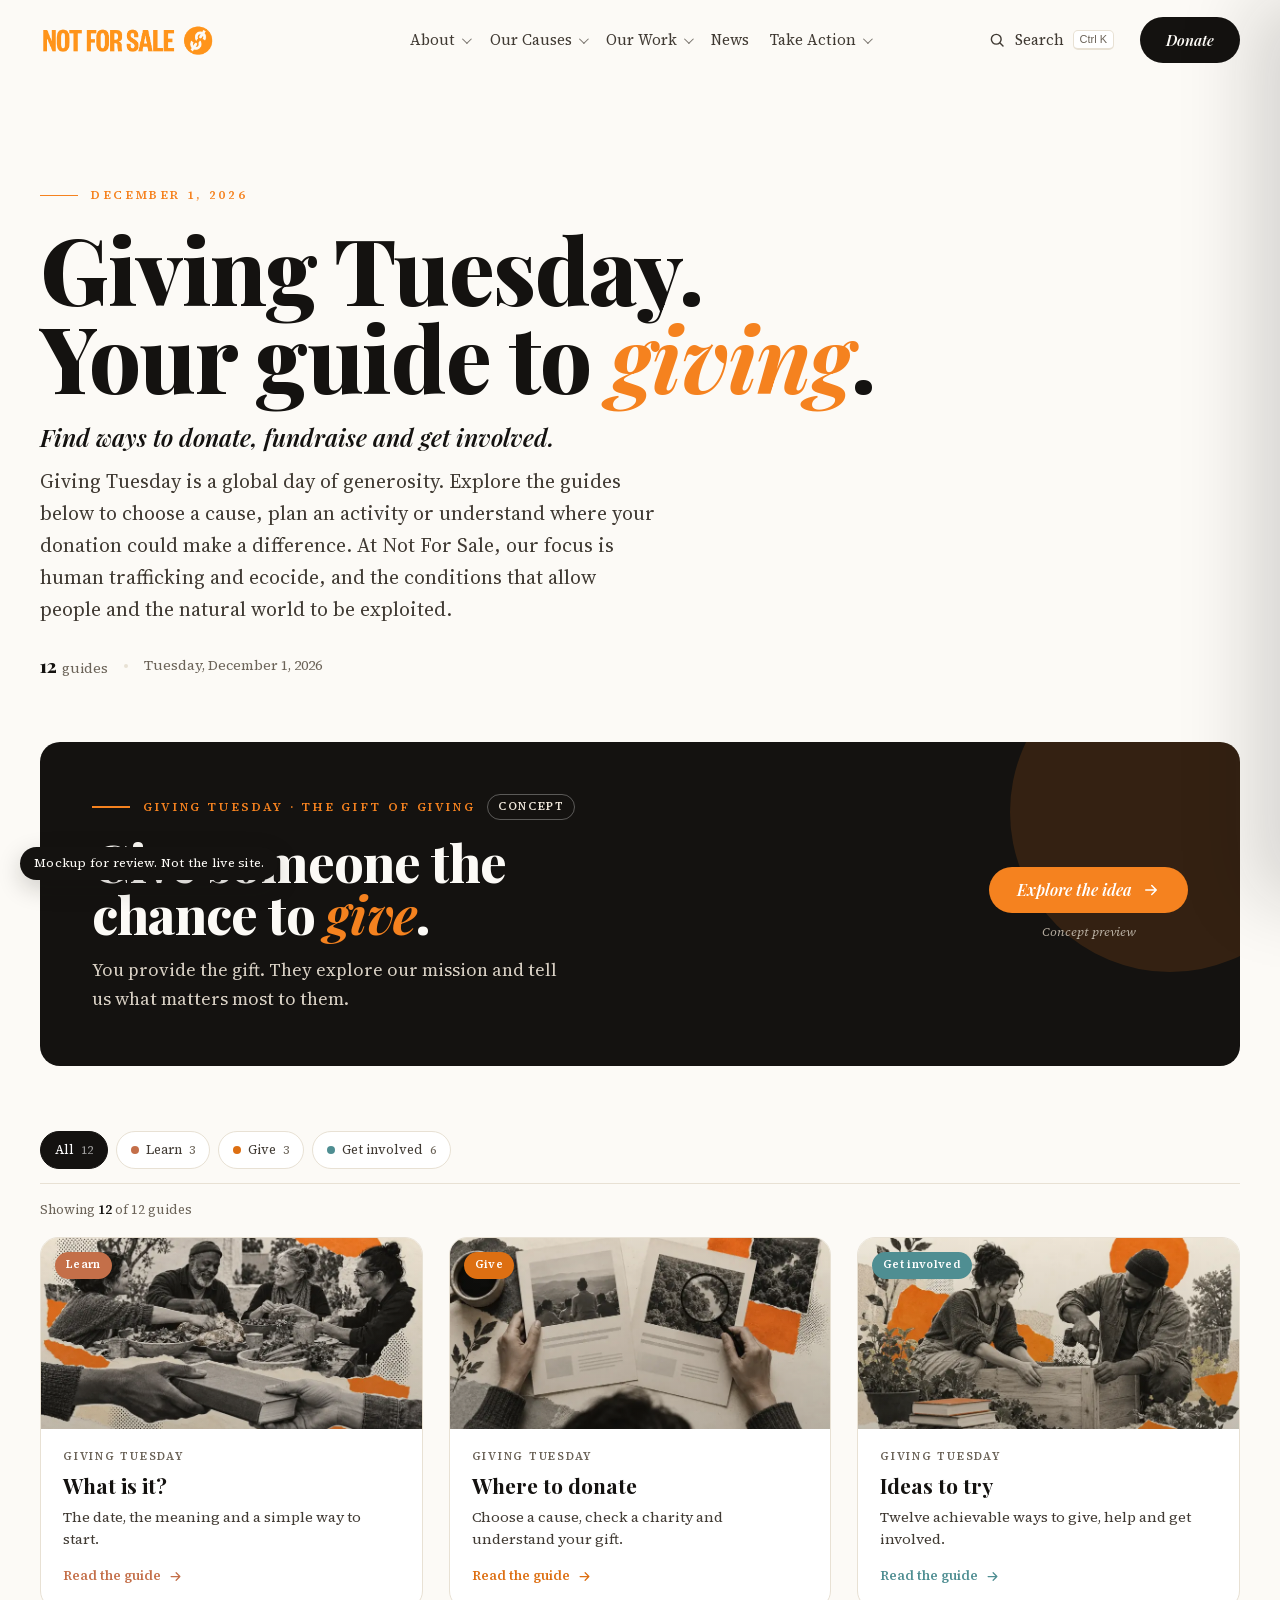
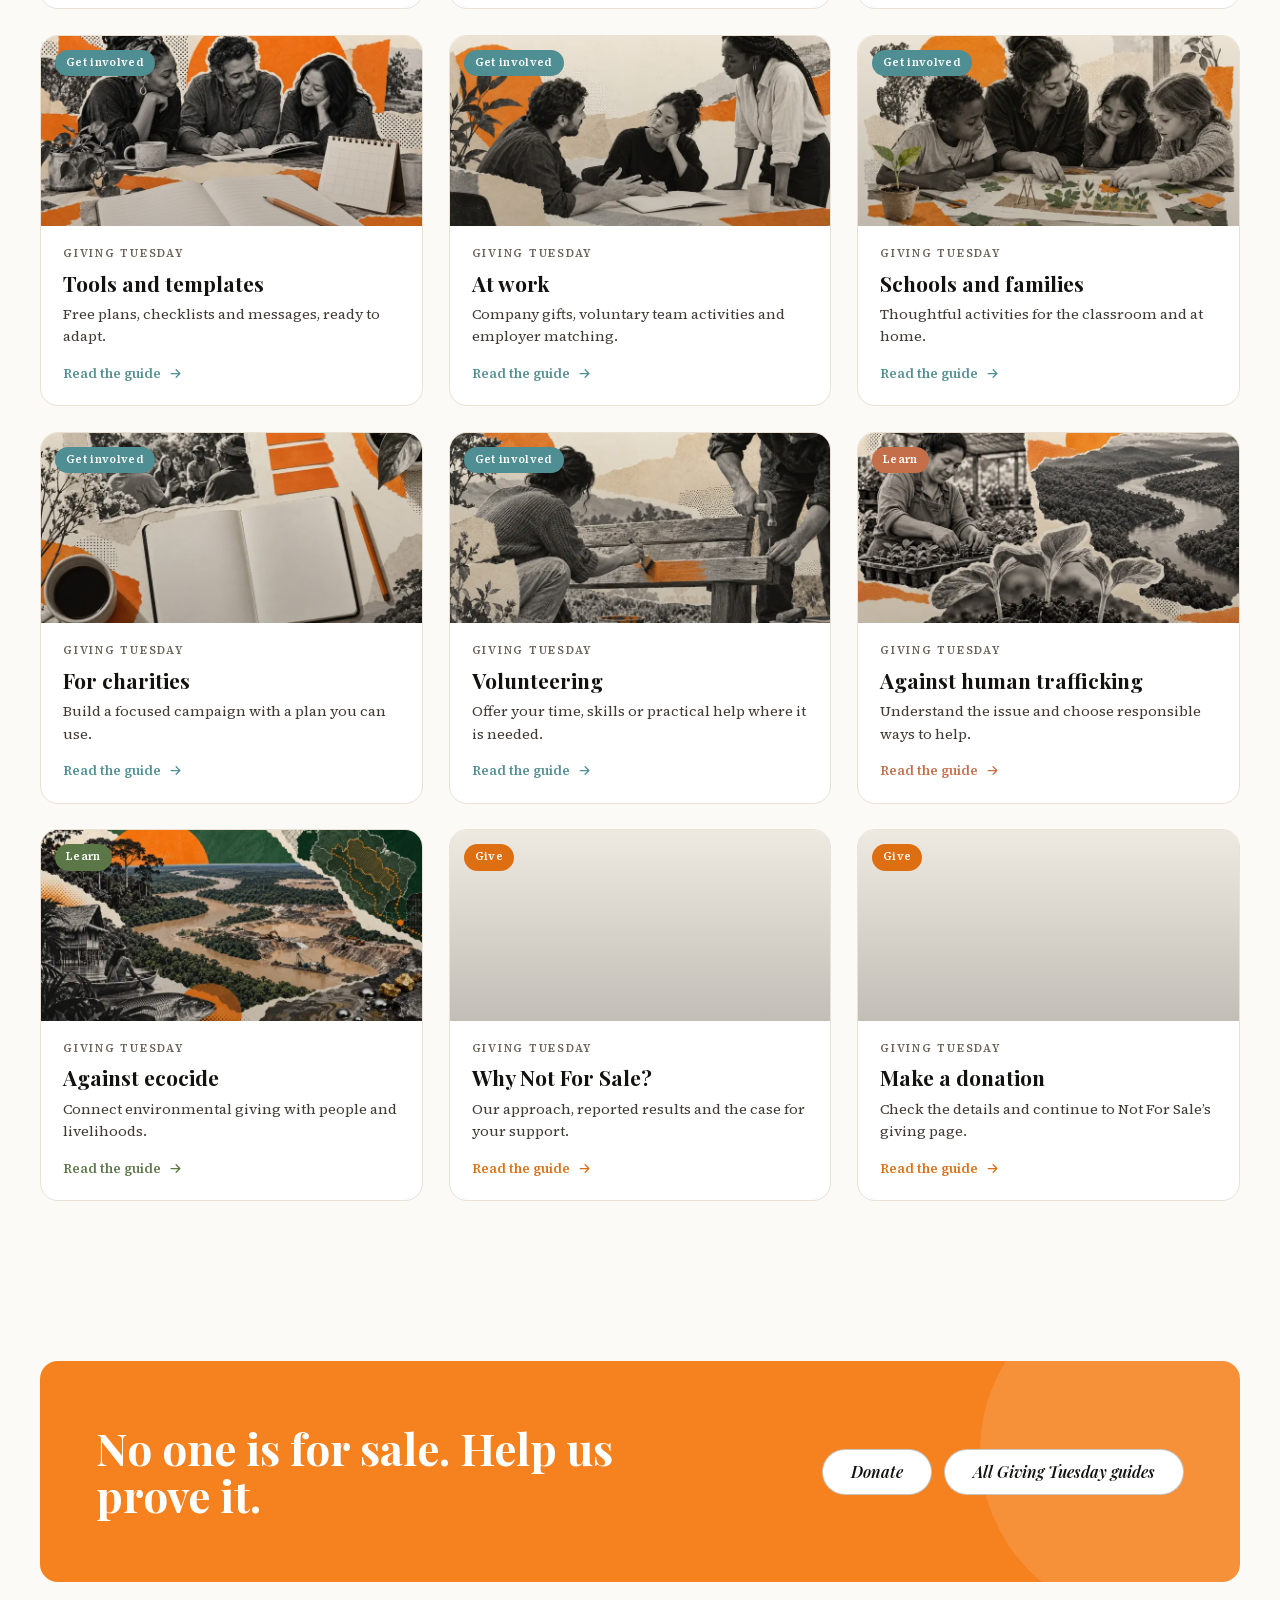
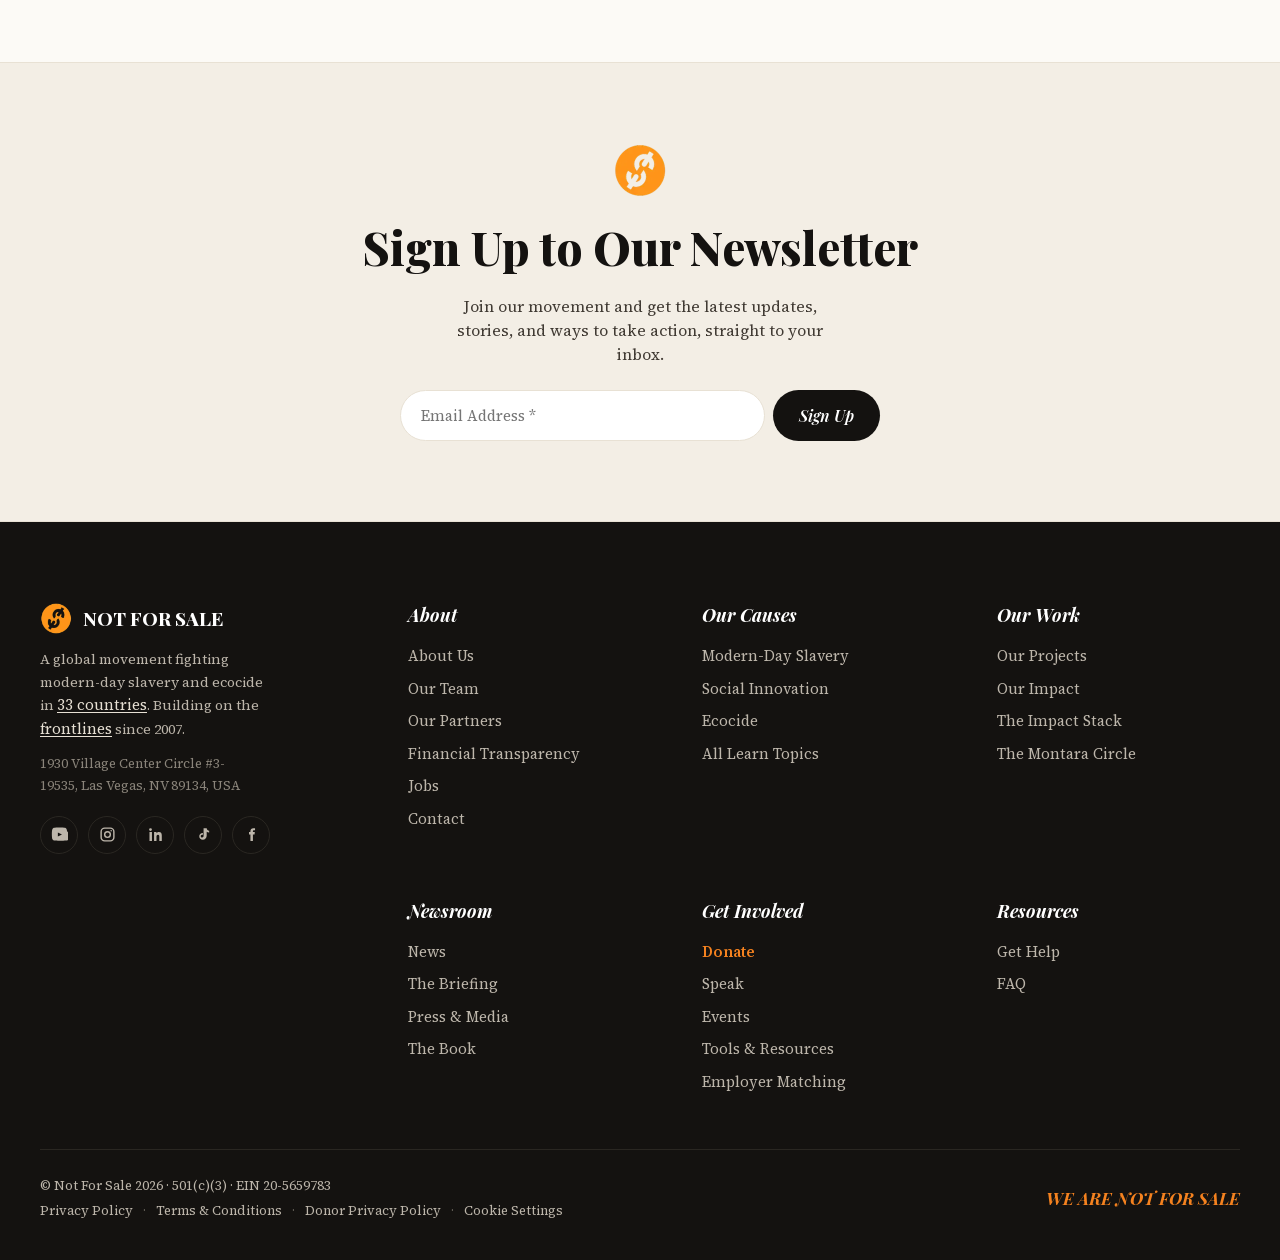
==== commit c49eddf7: "Guide head matches the news story page The guide title area now uses the story page's .posthead: a c" ====
--- a/index.html
+++ b/index.html
@@ -11,7 +11,7 @@
 <link rel="stylesheet" href="assets/css/chrome.css?v=a6335540">
 <link rel="stylesheet" href="assets/fonts/fonts.css?v=5a9e098c">
 <link rel="stylesheet" href="assets/css/styles.css?v=89c19858">
-<link rel="stylesheet" href="assets/css/gt.css?v=90fc3124">
+<link rel="stylesheet" href="assets/css/gt.css?v=ea6b7e1f">
 <script src="assets/js/config.js?v=410d398c" defer></script>
 <script src="assets/js/app.js?v=a1610b65" defer></script>
 <script src="assets/js/gt.js?v=3490eb53" defer></script>
--- a/assets/css/gt.css
+++ b/assets/css/gt.css
@@ -49,12 +49,27 @@
 @media(max-width:760px){.gt-gift{grid-template-columns:minmax(0,1fr)}.gt-gift-go{align-items:flex-start}}
 
 /* ---------------- Guide ---------------- */
-.gt-figure{margin:0 0 var(--sec)}
-.gt-figure .ex-cover{margin-bottom:0;aspect-ratio:16/7}
-.gt-figure .ex-cover::after{content:none}
-.gt-figure .nfs-cover-img{object-position:50% 45%}
-.gt-cap{font-size:13px;font-style:italic;color:var(--muted);margin-top:10px}
-@media(max-width:600px){.gt-figure .ex-cover{aspect-ratio:3/2}}
+/* Head: the news story page's (.posthead): category tag, title, italic summary, byline, cover */
+.gt .posthead .tag.cat{display:inline-flex;text-decoration:none;margin-bottom:18px}
+.gt .posthead .tag.cat:hover{color:var(--ink)}
+.gt .posthead h1{text-wrap:balance}
+.gt-av{background:#fff;display:grid;place-items:center}
+.gt-av img{width:27px;height:27px;object-fit:contain}
+/* byline dates and the preferred-source pill, as nfs-core prints them on story pages */
+.posthead .byline .byl{display:flex;flex-direction:column;align-items:flex-start;gap:4px;text-align:left;line-height:1.35;min-width:0}
+.posthead .byline .byl-who{font-size:15px;color:var(--muted)}
+.posthead .byline .byl-dates{display:flex;flex-wrap:wrap;align-items:center;gap:2px 0;font-size:13.5px;color:var(--muted)}
+.posthead .byline .byl-dates time{color:var(--ink-2);font-weight:500}
+.posthead .byline .byl-upd::before{content:"";display:inline-block;width:4px;height:4px;border-radius:50%;background:var(--line);margin:0 10px 2px;vertical-align:middle}
+.posthead .byline .byl-upd time{color:var(--ink)}
+.posthead .byline .byl-dates span{white-space:nowrap}
+@media(max-width:760px){.posthead .byline .byl-dates{flex-direction:column;align-items:flex-start;gap:2px}.posthead .byline .byl-upd::before{display:none}}
+.gps{display:inline-flex;align-items:center;gap:9px;border:1px solid var(--line);background:#fff;border-radius:40px;padding:8px 15px;font-size:13.5px;line-height:1.3;color:var(--ink-2);white-space:nowrap;text-decoration:none;transition:transform .2s var(--ease),border-color .2s,box-shadow .2s,color .2s}
+.gps:hover{border-color:#c9beab;color:var(--ink);box-shadow:0 8px 18px -12px rgba(20,18,16,.4);transform:translateY(-1px)}
+.gps svg{width:17px;height:17px;flex:0 0 auto}
+.gt-cover{margin:0}
+.gt-cover .postcover{margin-bottom:0}
+.gt-cap{font-size:13px;font-style:italic;color:var(--muted);text-align:center;margin:10px 0 clamp(28px,4vw,40px)}
 .ex-answer p+p{margin-top:14px}
 .ex-answer a{color:var(--nfs-d);text-decoration:underline;text-underline-offset:3px}
 .gt-act{margin-top:20px}
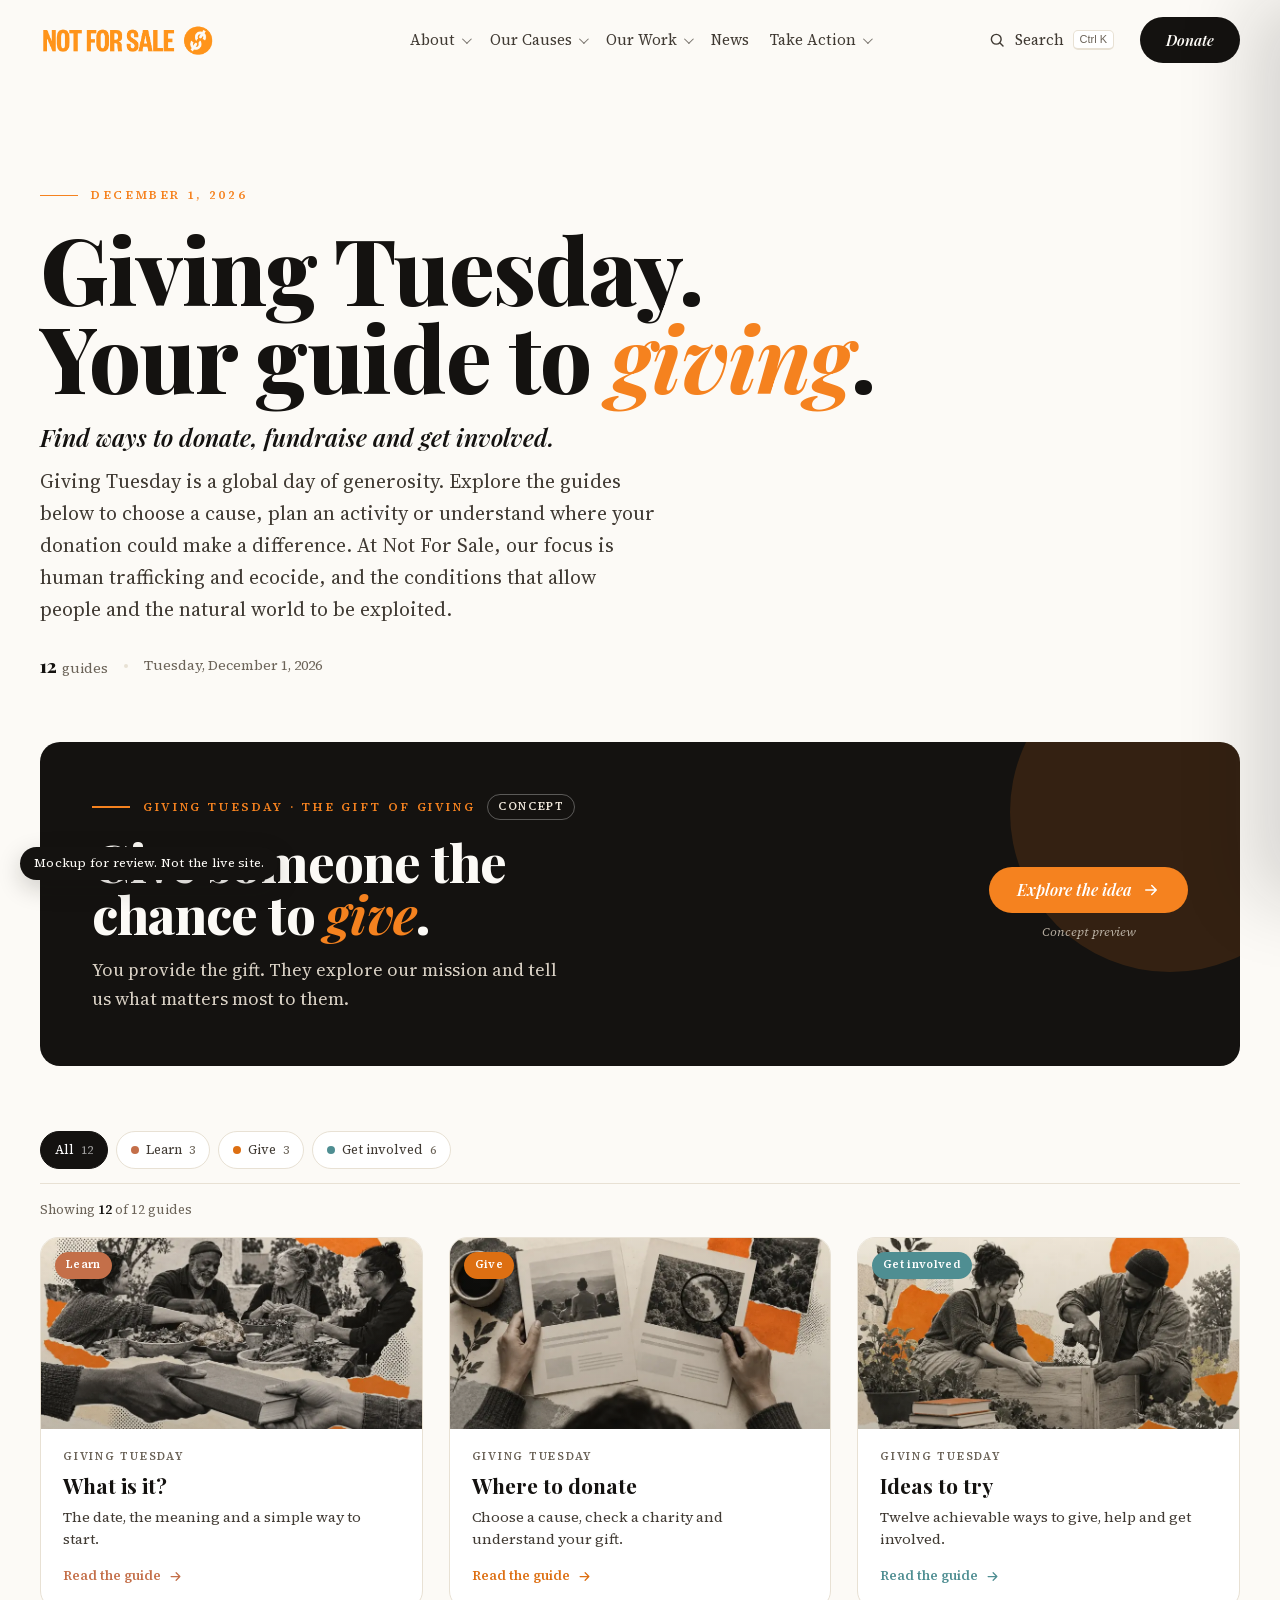
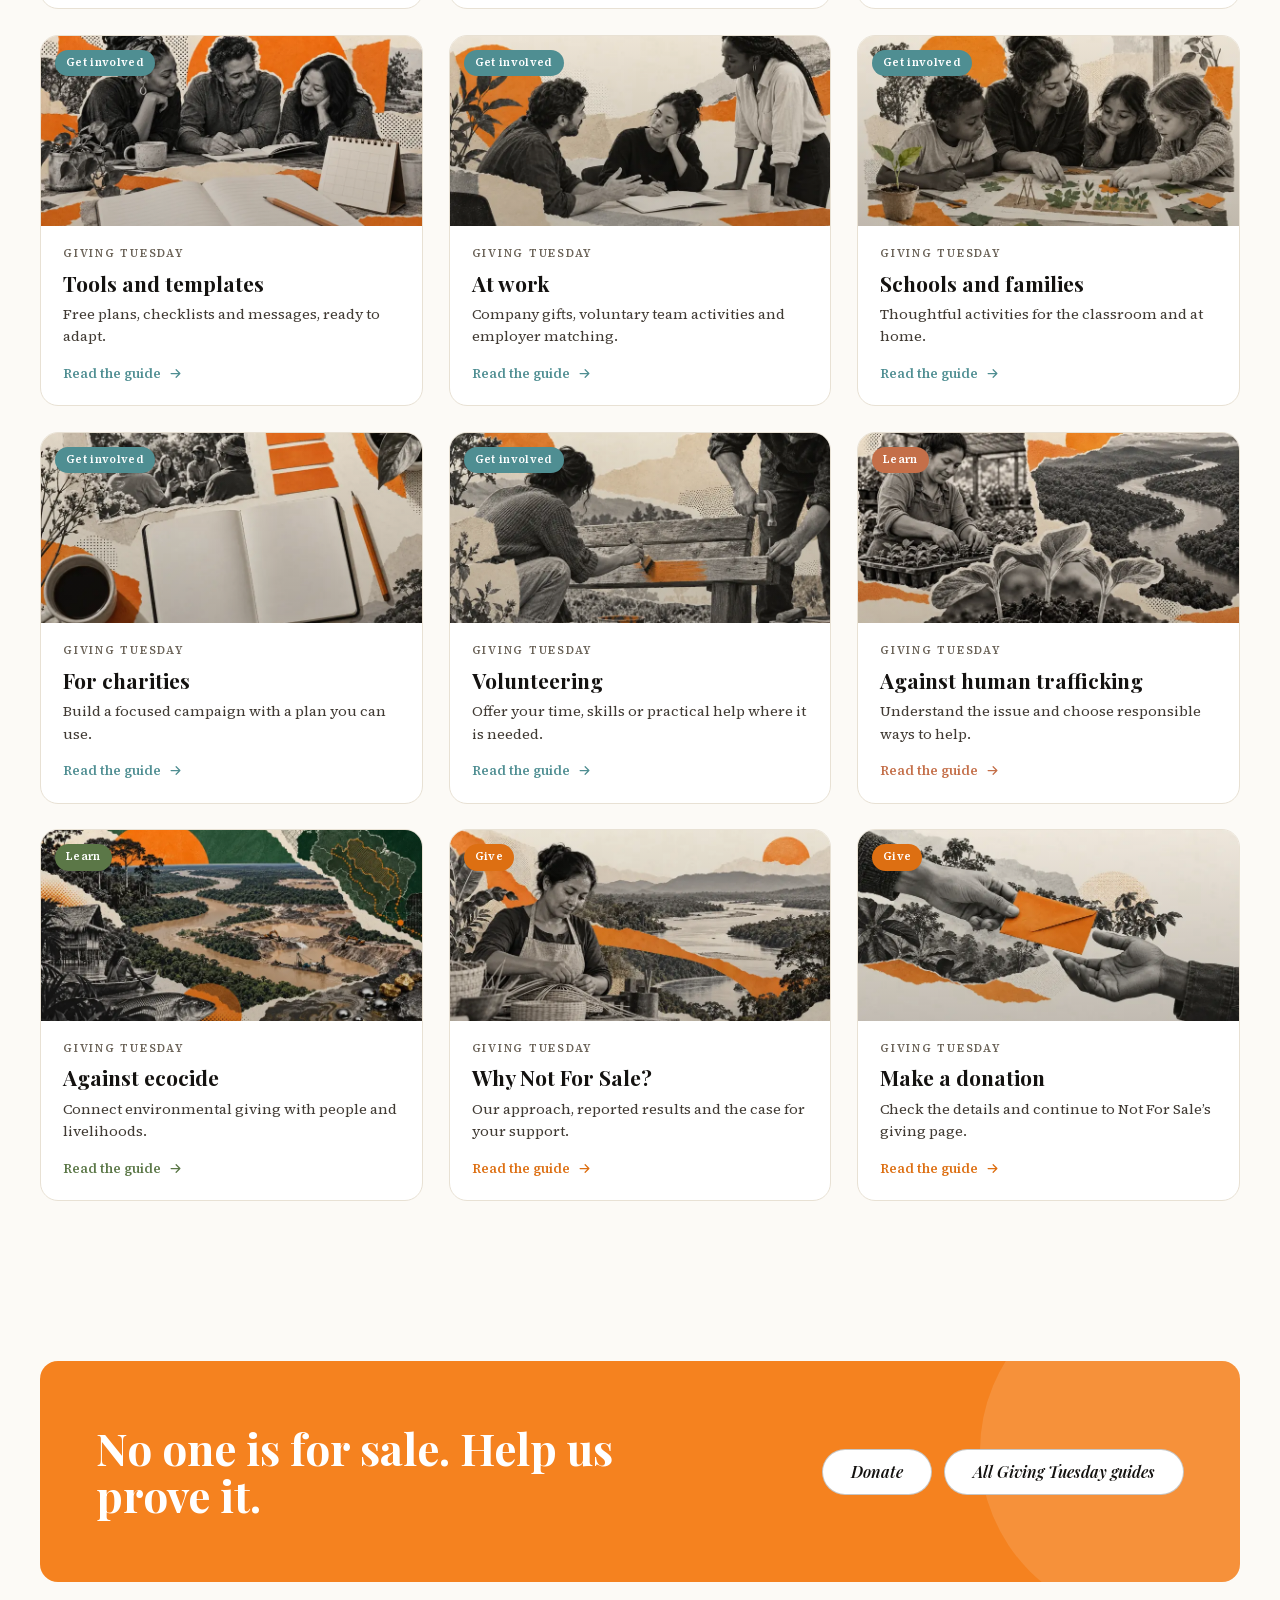
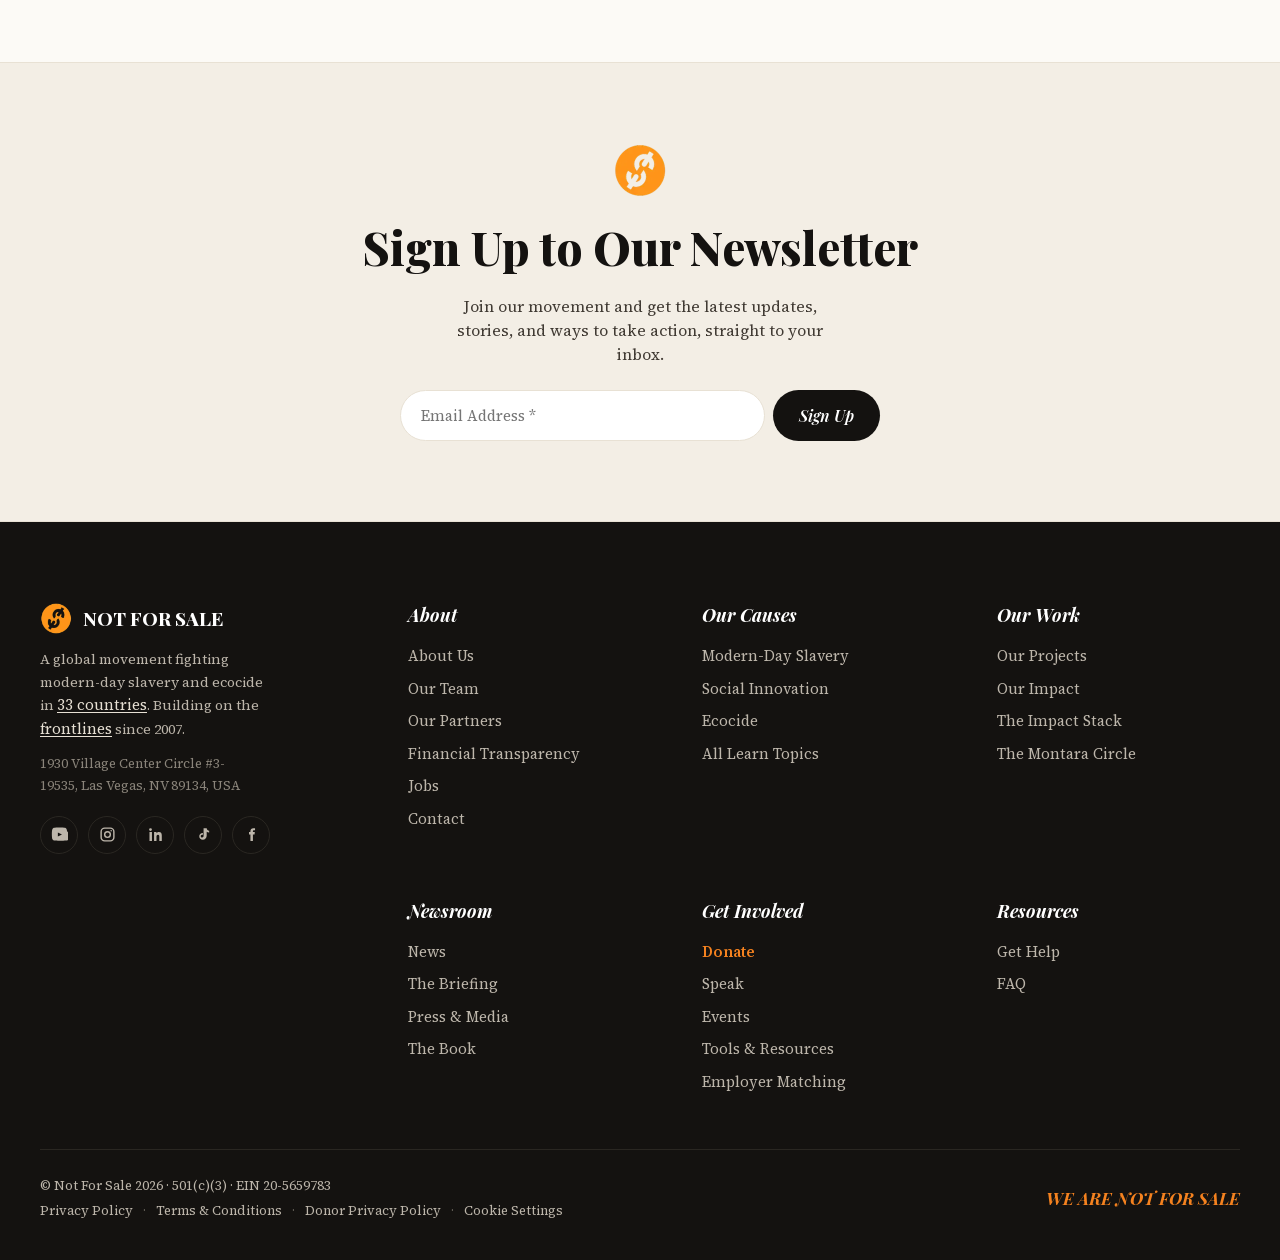
==== commit bc05557d: "Guide body uses the story page's grid as it is The article and the contents column had been pushed t" ====
--- a/index.html
+++ b/index.html
@@ -11,7 +11,7 @@
 <link rel="stylesheet" href="assets/css/chrome.css?v=a6335540">
 <link rel="stylesheet" href="assets/fonts/fonts.css?v=5a9e098c">
 <link rel="stylesheet" href="assets/css/styles.css?v=89c19858">
-<link rel="stylesheet" href="assets/css/gt.css?v=ea6b7e1f">
+<link rel="stylesheet" href="assets/css/gt.css?v=27284cb8">
 <script src="assets/js/config.js?v=410d398c" defer></script>
 <script src="assets/js/app.js?v=a1610b65" defer></script>
 <script src="assets/js/gt.js?v=3490eb53" defer></script>
--- a/assets/css/gt.css
+++ b/assets/css/gt.css
@@ -76,17 +76,18 @@
 .gt-act .btn{margin:0;text-decoration:none!important;color:#fff!important}
 .gt-note{font-size:14.5px!important;color:var(--muted)!important;font-style:italic}
 
-/* Guide body: the story page's layout (.postlayout): article left, contents and share on the right.
-   Aligned to the page edges like the answer box above, with the article kept to a reading width. */
+/* Guide body: the story page's layout as it is (.postlayout: 1080px, article left, a 248px column
+   with contents and share on the right). */
+/* The answer box is as wide as the story cover and body (1080px), its text running full width */
+.gt .ex-answer{max-width:1080px;margin-inline:auto}
 .gt .ex-answer p{max-width:none}
-.gt .postlayout{max-width:none;grid-template-columns:minmax(0,760px) minmax(240px,280px);justify-content:space-between;padding-bottom:var(--sec)}
+.gt .postlayout{padding-bottom:var(--sec)}
 .gt-rail{max-height:calc(100vh - var(--navh) - 48px);overflow-y:auto;overscroll-behavior:contain;padding-right:8px;scrollbar-width:thin}
 .gt .post-toc-nav a.on{color:var(--accent);border-left-color:var(--accent)}
 .gt-back{display:inline-block;font-size:14px;font-weight:600;color:var(--accent);text-decoration:none}
 .gt-back:hover{text-decoration:underline}
 .gt-toc-m{display:none}
 @media(max-width:900px){
-  .gt .postlayout{grid-template-columns:minmax(0,1fr)}
   .gt-rail{max-height:none;overflow:visible;padding-right:0}
   .gt-toc-m{display:block;border:1px solid var(--line);border-radius:14px;background:#fff;margin-bottom:28px}
   .gt-back{display:none}
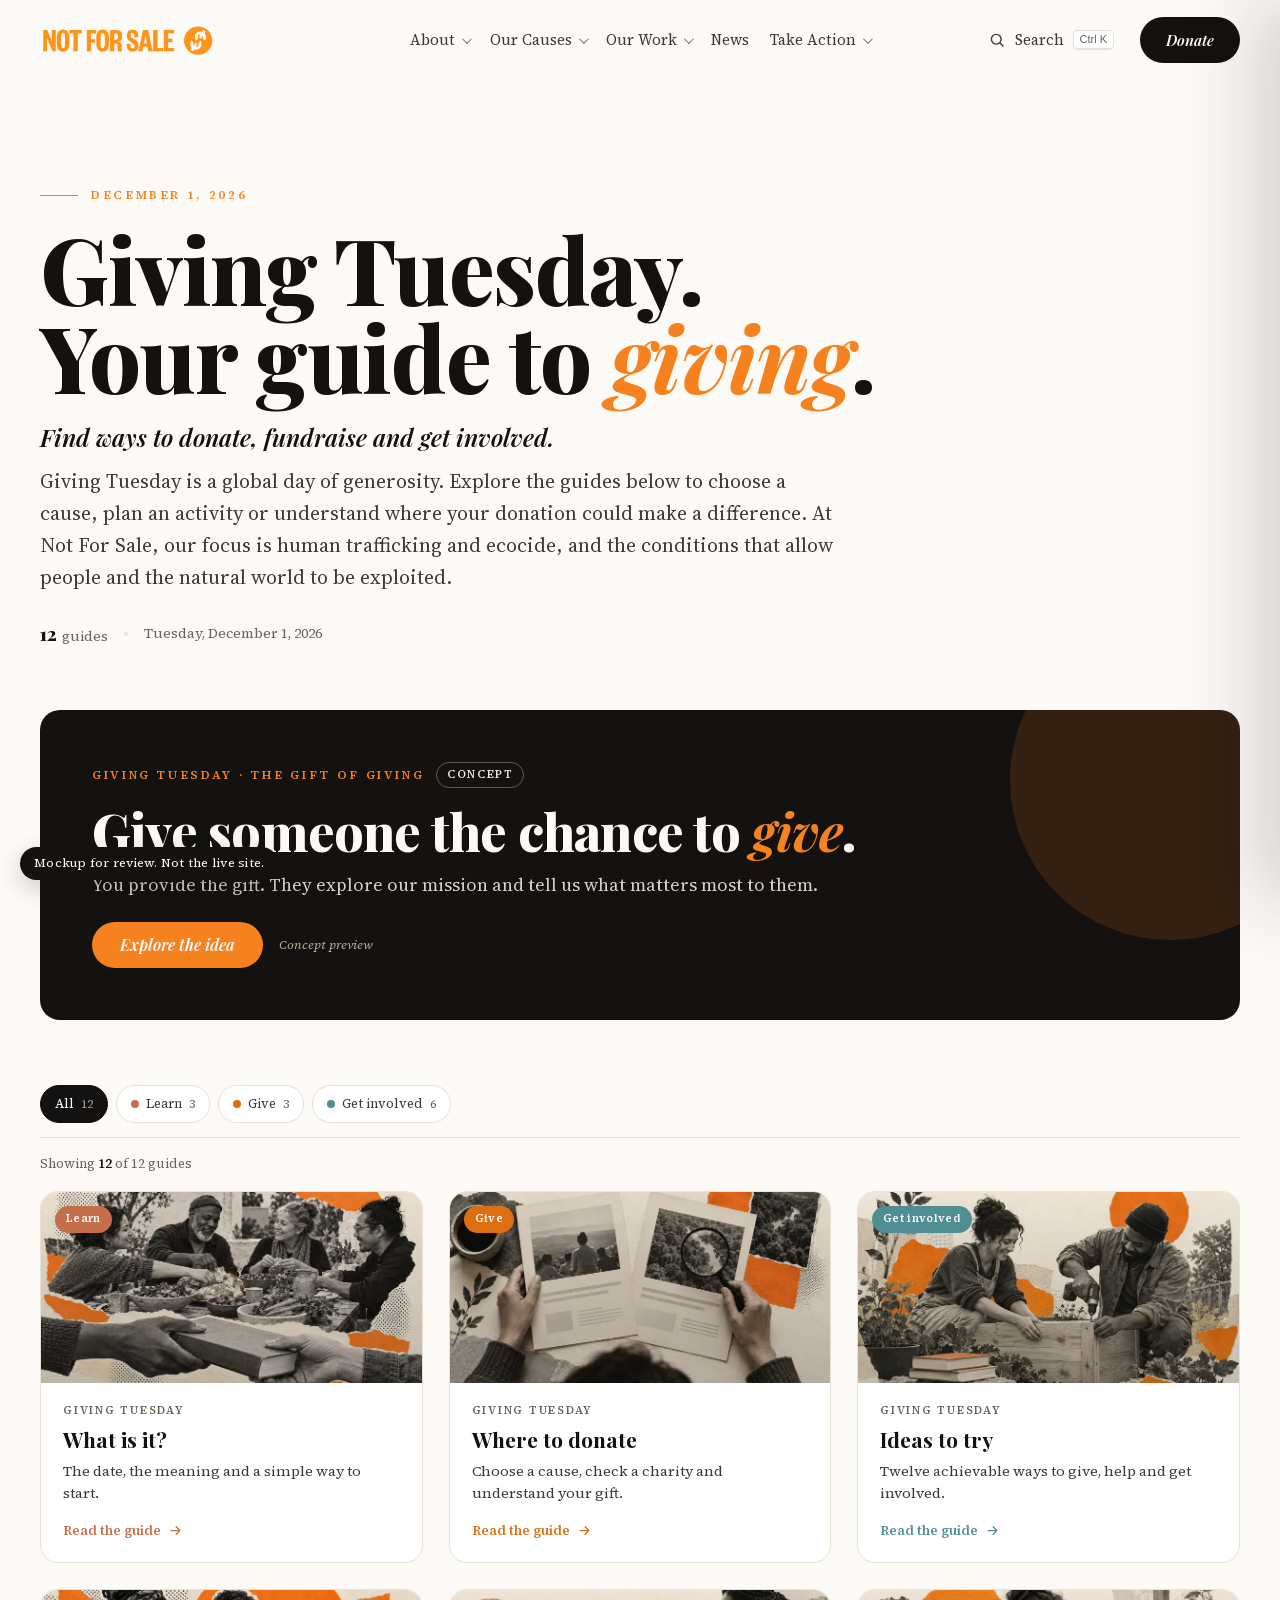
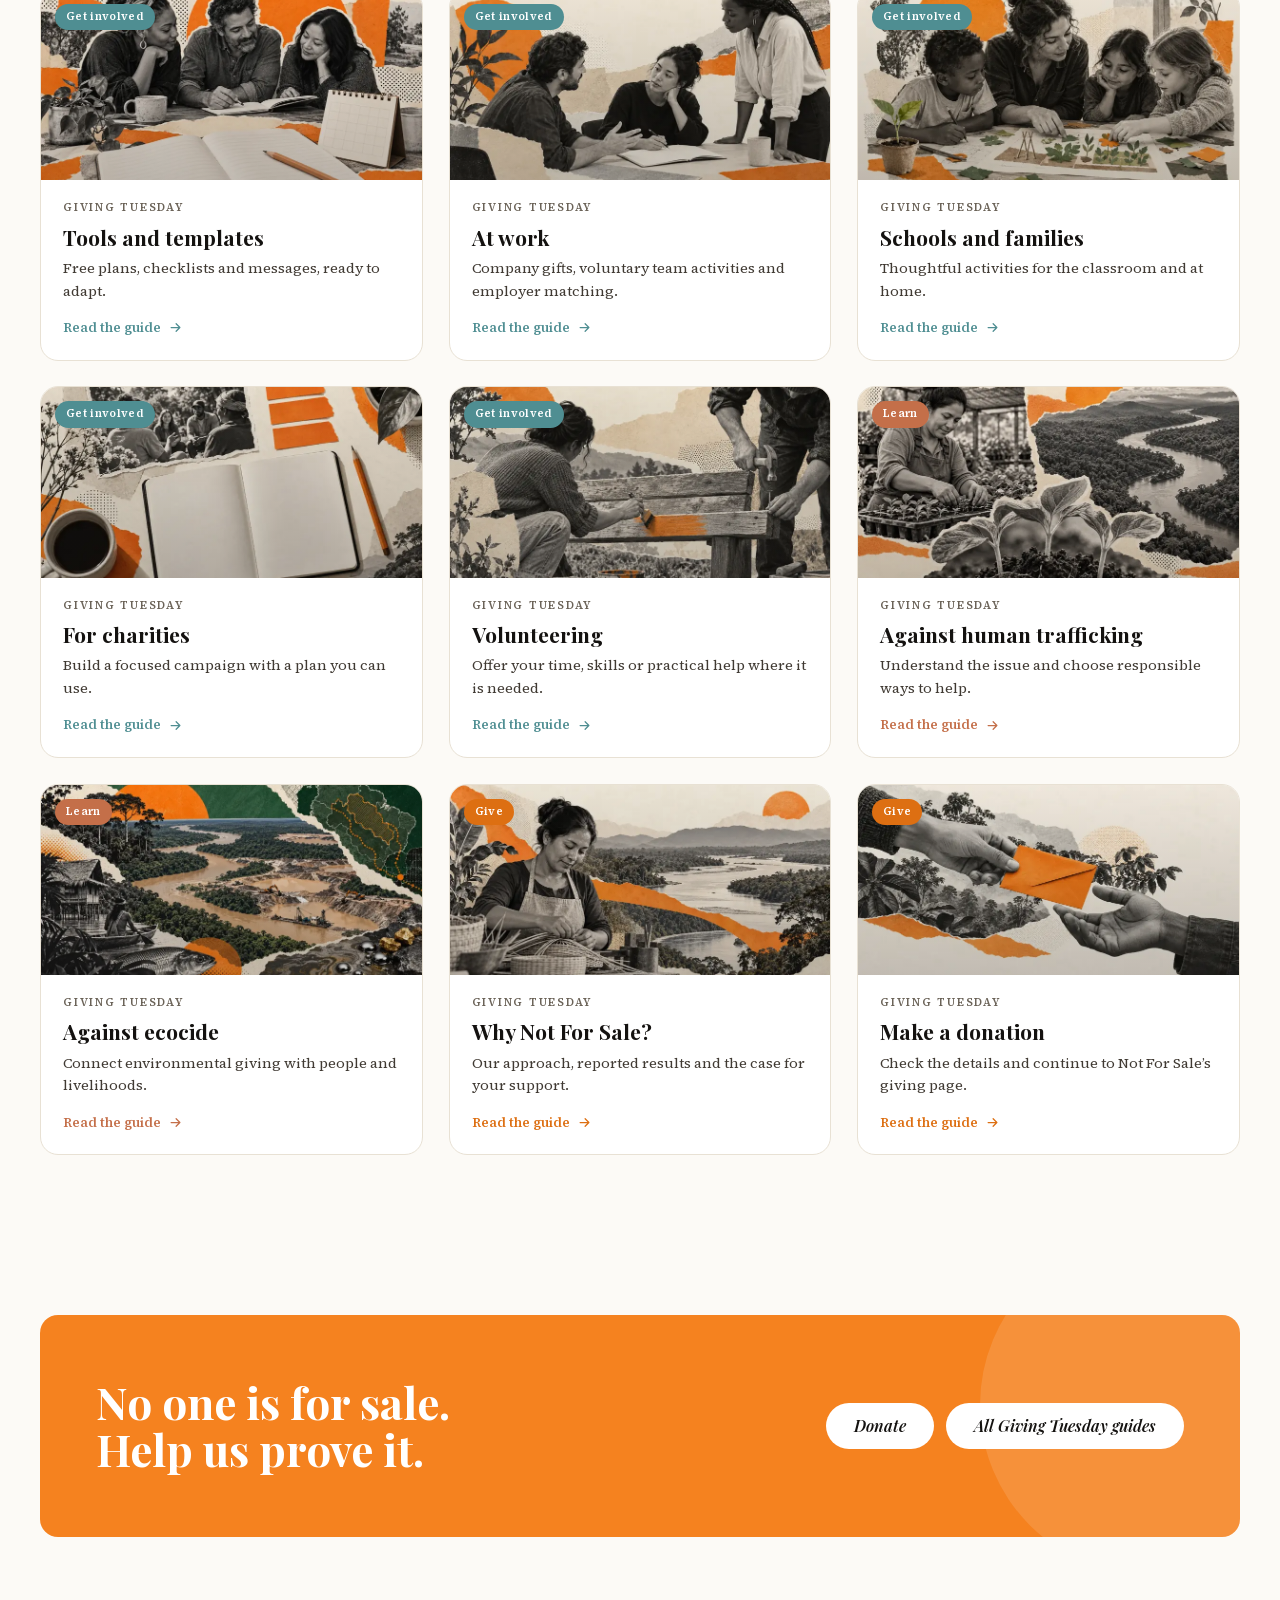
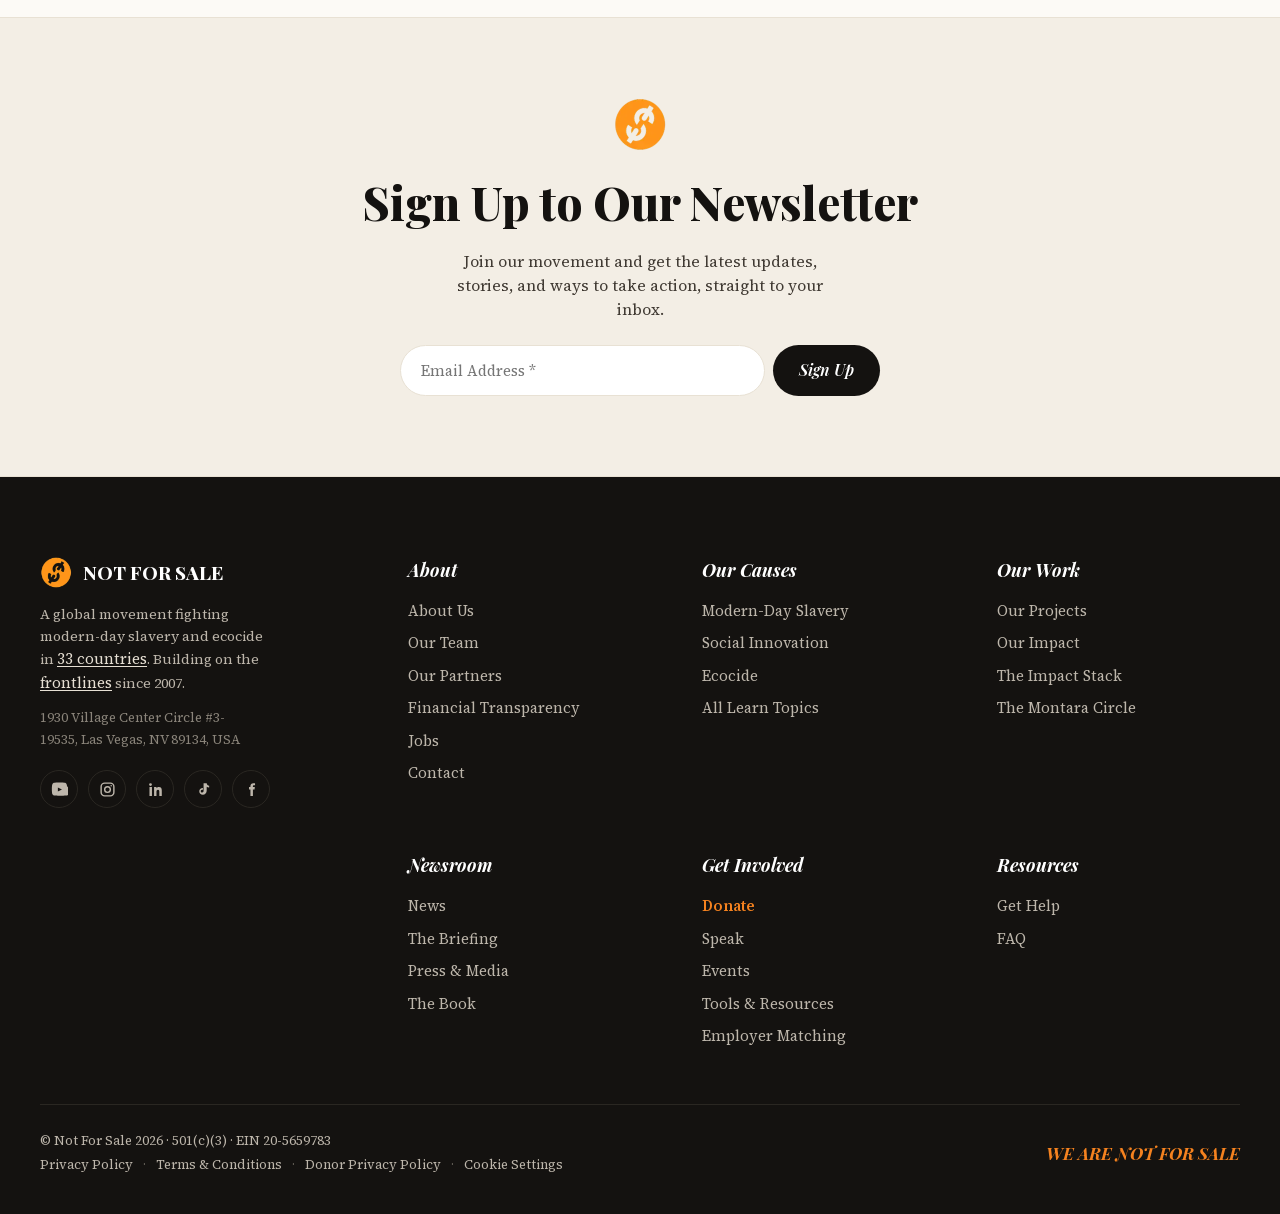
==== commit 3de19518: "Design feedback: hub intro, gift card, orange band, tag colours, byline - Hub: the intro runs two th" ====
--- a/index.html
+++ b/index.html
@@ -11,7 +11,7 @@
 <link rel="stylesheet" href="assets/css/chrome.css?v=a6335540">
 <link rel="stylesheet" href="assets/fonts/fonts.css?v=5a9e098c">
 <link rel="stylesheet" href="assets/css/styles.css?v=89c19858">
-<link rel="stylesheet" href="assets/css/gt.css?v=27284cb8">
+<link rel="stylesheet" href="assets/css/gt.css?v=a6f6572d">
 <script src="assets/js/config.js?v=410d398c" defer></script>
 <script src="assets/js/app.js?v=a1610b65" defer></script>
 <script src="assets/js/gt.js?v=3490eb53" defer></script>
@@ -25,25 +25,25 @@
   <h1 class="fade">Giving Tuesday. Your guide to <em>giving</em>.</h1>
   <p class="gt-sub fade">Find ways to donate, fundraise and get involved.</p>
   <p class="lede fade">Giving Tuesday is a global day of generosity. Explore the guides below to choose a cause, plan an activity or understand where your donation could make a difference. At Not For Sale, our focus is human trafficking and ecocide, and the conditions that allow people and the natural world to be exploited.</p>
-  <div class="exa-meta fade"><span><b>12</b>guides</span><span class="d"></span><span><b data-gt-days>54</b><span data-gt-dayslabel>days to go</span></span><span class="d"></span><span>Tuesday, December 1, 2026</span></div>
+  <div class="exa-meta fade"><span><b>12</b>guides</span><span class="d"></span><span><b data-gt-days>47</b><span data-gt-dayslabel>days to go</span></span><span class="d"></span><span>Tuesday, December 1, 2026</span></div>
 </div></section>
 <div class="wrap">
   <a class="gt-gift fade" href="gift-of-giving/">
     <div class="gt-gift-txt">
-      <div class="gt-gift-k"><span class="kicker"><span class="dash"></span>Giving Tuesday · The Gift of Giving</span><span class="gt-concept">Concept</span></div>
+      <div class="gt-gift-k"><span class="kicker">Giving Tuesday · The Gift of Giving</span><span class="gt-concept">Concept</span></div>
       <h2>Give someone the chance to <em>give</em>.</h2>
       <p>You provide the gift. They explore our mission and tell us what matters most to them.</p>
     </div>
-    <div class="gt-gift-go"><span class="btn btn-orange">Explore the idea <svg viewBox="0 0 24 24" fill="none" stroke="currentColor" stroke-width="2" stroke-linecap="round" stroke-linejoin="round" aria-hidden="true"><path d="M5 12h14M13 6l6 6-6 6"/></svg></span><small>Concept preview</small></div>
+    <div class="gt-gift-go"><span class="btn btn-orange">Explore the idea</span><small>Concept preview</small></div>
   </a>
 
   <div class="exa-controls" role="group" aria-label="Filter the guides">
     <div class="exa-chips"><button type="button" class="exa-chip on" data-group="all" aria-pressed="true">All <span class="n">12</span></button><button type="button" class="exa-chip" data-group="learn" aria-pressed="false"><span class="sw" style="background:#c46f49"></span>Learn <span class="n">3</span></button><button type="button" class="exa-chip" data-group="give" aria-pressed="false"><span class="sw" style="background:#dd6f12"></span>Give <span class="n">3</span></button><button type="button" class="exa-chip" data-group="involved" aria-pressed="false"><span class="sw" style="background:#4f8e92"></span>Get involved <span class="n">6</span></button></div>
   </div>
   <p class="exa-count" aria-live="polite">Showing <b data-gt-shown>12</b> of 12 guides</p>
-  <div class="exa-grid gt-grid"><a class="exa-card gt-card" href="what-is-giving-tuesday/" data-group="learn" style="--accent:#c46f49" aria-label="What is Giving Tuesday?"><div class="exa-thumb"><div class="nfs-cover"><img class="nfs-cover-img" src="assets/img/community-800.webp" srcset="assets/img/community-800.webp 800w, assets/img/community-1600.webp 1600w" sizes="(max-width: 680px) 100vw, 400px" alt="" decoding="async" loading="lazy"></div><span class="exa-tag">Learn</span></div><div class="exa-body"><span class="gt-day">Giving Tuesday</span><h3>What is it?</h3><p>The date, the meaning and a simple way to start.</p><span class="exa-read">Read the guide <svg viewBox="0 0 24 24" fill="none" stroke="currentColor" stroke-width="2" stroke-linecap="round" stroke-linejoin="round" aria-hidden="true"><path d="M5 12h14M13 6l6 6-6 6"/></svg></span></div></a><a class="exa-card gt-card" href="where-to-donate/" data-group="give" style="--accent:#dd6f12" aria-label="Where to donate on Giving Tuesday"><div class="exa-thumb"><div class="nfs-cover"><img class="nfs-cover-img" src="assets/img/where-to-donate-800.webp" srcset="assets/img/where-to-donate-800.webp 800w, assets/img/where-to-donate-1600.webp 1600w" sizes="(max-width: 680px) 100vw, 400px" alt="" decoding="async" loading="lazy"></div><span class="exa-tag">Give</span></div><div class="exa-body"><span class="gt-day">Giving Tuesday</span><h3>Where to donate</h3><p>Choose a cause, check a charity and understand your gift.</p><span class="exa-read">Read the guide <svg viewBox="0 0 24 24" fill="none" stroke="currentColor" stroke-width="2" stroke-linecap="round" stroke-linejoin="round" aria-hidden="true"><path d="M5 12h14M13 6l6 6-6 6"/></svg></span></div></a><a class="exa-card gt-card" href="ideas/" data-group="involved" style="--accent:#4f8e92" aria-label="Giving Tuesday ideas"><div class="exa-thumb"><div class="nfs-cover"><img class="nfs-cover-img" src="assets/img/ideas-800.webp" srcset="assets/img/ideas-800.webp 800w, assets/img/ideas-1600.webp 1600w" sizes="(max-width: 680px) 100vw, 400px" alt="" decoding="async" loading="lazy"></div><span class="exa-tag">Get involved</span></div><div class="exa-body"><span class="gt-day">Giving Tuesday</span><h3>Ideas to try</h3><p>Twelve achievable ways to give, help and get involved.</p><span class="exa-read">Read the guide <svg viewBox="0 0 24 24" fill="none" stroke="currentColor" stroke-width="2" stroke-linecap="round" stroke-linejoin="round" aria-hidden="true"><path d="M5 12h14M13 6l6 6-6 6"/></svg></span></div></a><a class="exa-card gt-card" href="fundraising-toolkit/" data-group="involved" style="--accent:#4f8e92" aria-label="Giving Tuesday tools and templates"><div class="exa-thumb"><div class="nfs-cover"><img class="nfs-cover-img" src="assets/img/planning-800.webp" srcset="assets/img/planning-800.webp 800w, assets/img/planning-1600.webp 1600w" sizes="(max-width: 680px) 100vw, 400px" alt="" decoding="async" loading="lazy"></div><span class="exa-tag">Get involved</span></div><div class="exa-body"><span class="gt-day">Giving Tuesday</span><h3>Tools and templates</h3><p>Free plans, checklists and messages, ready to adapt.</p><span class="exa-read">Read the guide <svg viewBox="0 0 24 24" fill="none" stroke="currentColor" stroke-width="2" stroke-linecap="round" stroke-linejoin="round" aria-hidden="true"><path d="M5 12h14M13 6l6 6-6 6"/></svg></span></div></a><a class="exa-card gt-card" href="businesses/" data-group="involved" style="--accent:#4f8e92" aria-label="Giving Tuesday at work"><div class="exa-thumb"><div class="nfs-cover"><img class="nfs-cover-img" src="assets/img/businesses-800.webp" srcset="assets/img/businesses-800.webp 800w, assets/img/businesses-1600.webp 1600w" sizes="(max-width: 680px) 100vw, 400px" alt="" decoding="async" loading="lazy"></div><span class="exa-tag">Get involved</span></div><div class="exa-body"><span class="gt-day">Giving Tuesday</span><h3>At work</h3><p>Company gifts, voluntary team activities and employer matching.</p><span class="exa-read">Read the guide <svg viewBox="0 0 24 24" fill="none" stroke="currentColor" stroke-width="2" stroke-linecap="round" stroke-linejoin="round" aria-hidden="true"><path d="M5 12h14M13 6l6 6-6 6"/></svg></span></div></a><a class="exa-card gt-card" href="schools/" data-group="involved" style="--accent:#4f8e92" aria-label="Giving Tuesday for schools and families"><div class="exa-thumb"><div class="nfs-cover"><img class="nfs-cover-img" src="assets/img/schools-800.webp" srcset="assets/img/schools-800.webp 800w, assets/img/schools-1600.webp 1600w" sizes="(max-width: 680px) 100vw, 400px" alt="" decoding="async" loading="lazy"></div><span class="exa-tag">Get involved</span></div><div class="exa-body"><span class="gt-day">Giving Tuesday</span><h3>Schools and families</h3><p>Thoughtful activities for the classroom and at home.</p><span class="exa-read">Read the guide <svg viewBox="0 0 24 24" fill="none" stroke="currentColor" stroke-width="2" stroke-linecap="round" stroke-linejoin="round" aria-hidden="true"><path d="M5 12h14M13 6l6 6-6 6"/></svg></span></div></a><a class="exa-card gt-card" href="nonprofits/" data-group="involved" style="--accent:#4f8e92" aria-label="Giving Tuesday for charities"><div class="exa-thumb"><div class="nfs-cover"><img class="nfs-cover-img" src="assets/img/nonprofits-800.webp" srcset="assets/img/nonprofits-800.webp 800w, assets/img/nonprofits-1600.webp 1600w" sizes="(max-width: 680px) 100vw, 400px" alt="" decoding="async" loading="lazy"></div><span class="exa-tag">Get involved</span></div><div class="exa-body"><span class="gt-day">Giving Tuesday</span><h3>For charities</h3><p>Build a focused campaign with a plan you can use.</p><span class="exa-read">Read the guide <svg viewBox="0 0 24 24" fill="none" stroke="currentColor" stroke-width="2" stroke-linecap="round" stroke-linejoin="round" aria-hidden="true"><path d="M5 12h14M13 6l6 6-6 6"/></svg></span></div></a><a class="exa-card gt-card" href="volunteering/" data-group="involved" style="--accent:#4f8e92" aria-label="Giving Tuesday volunteering"><div class="exa-thumb"><div class="nfs-cover"><img class="nfs-cover-img" src="assets/img/volunteering-800.webp" srcset="assets/img/volunteering-800.webp 800w, assets/img/volunteering-1600.webp 1600w" sizes="(max-width: 680px) 100vw, 400px" alt="" decoding="async" loading="lazy"></div><span class="exa-tag">Get involved</span></div><div class="exa-body"><span class="gt-day">Giving Tuesday</span><h3>Volunteering</h3><p>Offer your time, skills or practical help where it is needed.</p><span class="exa-read">Read the guide <svg viewBox="0 0 24 24" fill="none" stroke="currentColor" stroke-width="2" stroke-linecap="round" stroke-linejoin="round" aria-hidden="true"><path d="M5 12h14M13 6l6 6-6 6"/></svg></span></div></a><a class="exa-card gt-card" href="human-trafficking/" data-group="learn" style="--accent:#c46f49" aria-label="Giving Tuesday against human trafficking"><div class="exa-thumb"><div class="nfs-cover"><img class="nfs-cover-img" src="assets/img/freedom-800.webp" srcset="assets/img/freedom-800.webp 800w, assets/img/freedom-1600.webp 1600w" sizes="(max-width: 680px) 100vw, 400px" alt="" decoding="async" loading="lazy"></div><span class="exa-tag">Learn</span></div><div class="exa-body"><span class="gt-day">Giving Tuesday</span><h3>Against human trafficking</h3><p>Understand the issue and choose responsible ways to help.</p><span class="exa-read">Read the guide <svg viewBox="0 0 24 24" fill="none" stroke="currentColor" stroke-width="2" stroke-linecap="round" stroke-linejoin="round" aria-hidden="true"><path d="M5 12h14M13 6l6 6-6 6"/></svg></span></div></a><a class="exa-card gt-card" href="ecocide/" data-group="learn" style="--accent:#5b7747" aria-label="Giving Tuesday against ecocide"><div class="exa-thumb"><div class="nfs-cover"><img class="nfs-cover-img" src="assets/img/ecocide-800.webp" srcset="assets/img/ecocide-800.webp 800w, assets/img/ecocide-1600.webp 1600w" sizes="(max-width: 680px) 100vw, 400px" alt="" decoding="async" loading="lazy"></div><span class="exa-tag">Learn</span></div><div class="exa-body"><span class="gt-day">Giving Tuesday</span><h3>Against ecocide</h3><p>Connect environmental giving with people and livelihoods.</p><span class="exa-read">Read the guide <svg viewBox="0 0 24 24" fill="none" stroke="currentColor" stroke-width="2" stroke-linecap="round" stroke-linejoin="round" aria-hidden="true"><path d="M5 12h14M13 6l6 6-6 6"/></svg></span></div></a><a class="exa-card gt-card" href="not-for-sale/" data-group="give" style="--accent:#dd6f12" aria-label="Why Not For Sale this Giving Tuesday?"><div class="exa-thumb"><div class="nfs-cover"><img class="nfs-cover-img" src="assets/img/not-for-sale-800.webp" srcset="assets/img/not-for-sale-800.webp 800w, assets/img/not-for-sale-1600.webp 1600w" sizes="(max-width: 680px) 100vw, 400px" alt="" decoding="async" loading="lazy"></div><span class="exa-tag">Give</span></div><div class="exa-body"><span class="gt-day">Giving Tuesday</span><h3>Why Not For Sale?</h3><p>Our approach, reported results and the case for your support.</p><span class="exa-read">Read the guide <svg viewBox="0 0 24 24" fill="none" stroke="currentColor" stroke-width="2" stroke-linecap="round" stroke-linejoin="round" aria-hidden="true"><path d="M5 12h14M13 6l6 6-6 6"/></svg></span></div></a><a class="exa-card gt-card" href="donate/" data-group="give" style="--accent:#dd6f12" aria-label="Donate this Giving Tuesday"><div class="exa-thumb"><div class="nfs-cover"><img class="nfs-cover-img" src="assets/img/donate-800.webp" srcset="assets/img/donate-800.webp 800w, assets/img/donate-1600.webp 1600w" sizes="(max-width: 680px) 100vw, 400px" alt="" decoding="async" loading="lazy"></div><span class="exa-tag">Give</span></div><div class="exa-body"><span class="gt-day">Giving Tuesday</span><h3>Make a donation</h3><p>Check the details and continue to Not For Sale’s giving page.</p><span class="exa-read">Read the guide <svg viewBox="0 0 24 24" fill="none" stroke="currentColor" stroke-width="2" stroke-linecap="round" stroke-linejoin="round" aria-hidden="true"><path d="M5 12h14M13 6l6 6-6 6"/></svg></span></div></a></div>
+  <div class="exa-grid gt-grid"><a class="exa-card gt-card" href="what-is-giving-tuesday/" data-group="learn" style="--accent:#c46f49" aria-label="What is Giving Tuesday?"><div class="exa-thumb"><div class="nfs-cover"><img class="nfs-cover-img" src="assets/img/community-800.webp" srcset="assets/img/community-800.webp 800w, assets/img/community-1600.webp 1600w" sizes="(max-width: 680px) 100vw, 400px" alt="" decoding="async" loading="lazy"></div><span class="exa-tag">Learn</span></div><div class="exa-body"><span class="gt-day">Giving Tuesday</span><h3>What is it?</h3><p>The date, the meaning and a simple way to start.</p><span class="exa-read">Read the guide <svg viewBox="0 0 24 24" fill="none" stroke="currentColor" stroke-width="2" stroke-linecap="round" stroke-linejoin="round" aria-hidden="true"><path d="M5 12h14M13 6l6 6-6 6"/></svg></span></div></a><a class="exa-card gt-card" href="where-to-donate/" data-group="give" style="--accent:#dd6f12" aria-label="Where to donate on Giving Tuesday"><div class="exa-thumb"><div class="nfs-cover"><img class="nfs-cover-img" src="assets/img/where-to-donate-800.webp" srcset="assets/img/where-to-donate-800.webp 800w, assets/img/where-to-donate-1600.webp 1600w" sizes="(max-width: 680px) 100vw, 400px" alt="" decoding="async" loading="lazy"></div><span class="exa-tag">Give</span></div><div class="exa-body"><span class="gt-day">Giving Tuesday</span><h3>Where to donate</h3><p>Choose a cause, check a charity and understand your gift.</p><span class="exa-read">Read the guide <svg viewBox="0 0 24 24" fill="none" stroke="currentColor" stroke-width="2" stroke-linecap="round" stroke-linejoin="round" aria-hidden="true"><path d="M5 12h14M13 6l6 6-6 6"/></svg></span></div></a><a class="exa-card gt-card" href="ideas/" data-group="involved" style="--accent:#4f8e92" aria-label="Giving Tuesday ideas"><div class="exa-thumb"><div class="nfs-cover"><img class="nfs-cover-img" src="assets/img/ideas-800.webp" srcset="assets/img/ideas-800.webp 800w, assets/img/ideas-1600.webp 1600w" sizes="(max-width: 680px) 100vw, 400px" alt="" decoding="async" loading="lazy"></div><span class="exa-tag">Get involved</span></div><div class="exa-body"><span class="gt-day">Giving Tuesday</span><h3>Ideas to try</h3><p>Twelve achievable ways to give, help and get involved.</p><span class="exa-read">Read the guide <svg viewBox="0 0 24 24" fill="none" stroke="currentColor" stroke-width="2" stroke-linecap="round" stroke-linejoin="round" aria-hidden="true"><path d="M5 12h14M13 6l6 6-6 6"/></svg></span></div></a><a class="exa-card gt-card" href="fundraising-toolkit/" data-group="involved" style="--accent:#4f8e92" aria-label="Giving Tuesday tools and templates"><div class="exa-thumb"><div class="nfs-cover"><img class="nfs-cover-img" src="assets/img/planning-800.webp" srcset="assets/img/planning-800.webp 800w, assets/img/planning-1600.webp 1600w" sizes="(max-width: 680px) 100vw, 400px" alt="" decoding="async" loading="lazy"></div><span class="exa-tag">Get involved</span></div><div class="exa-body"><span class="gt-day">Giving Tuesday</span><h3>Tools and templates</h3><p>Free plans, checklists and messages, ready to adapt.</p><span class="exa-read">Read the guide <svg viewBox="0 0 24 24" fill="none" stroke="currentColor" stroke-width="2" stroke-linecap="round" stroke-linejoin="round" aria-hidden="true"><path d="M5 12h14M13 6l6 6-6 6"/></svg></span></div></a><a class="exa-card gt-card" href="businesses/" data-group="involved" style="--accent:#4f8e92" aria-label="Giving Tuesday at work"><div class="exa-thumb"><div class="nfs-cover"><img class="nfs-cover-img" src="assets/img/businesses-800.webp" srcset="assets/img/businesses-800.webp 800w, assets/img/businesses-1600.webp 1600w" sizes="(max-width: 680px) 100vw, 400px" alt="" decoding="async" loading="lazy"></div><span class="exa-tag">Get involved</span></div><div class="exa-body"><span class="gt-day">Giving Tuesday</span><h3>At work</h3><p>Company gifts, voluntary team activities and employer matching.</p><span class="exa-read">Read the guide <svg viewBox="0 0 24 24" fill="none" stroke="currentColor" stroke-width="2" stroke-linecap="round" stroke-linejoin="round" aria-hidden="true"><path d="M5 12h14M13 6l6 6-6 6"/></svg></span></div></a><a class="exa-card gt-card" href="schools/" data-group="involved" style="--accent:#4f8e92" aria-label="Giving Tuesday for schools and families"><div class="exa-thumb"><div class="nfs-cover"><img class="nfs-cover-img" src="assets/img/schools-800.webp" srcset="assets/img/schools-800.webp 800w, assets/img/schools-1600.webp 1600w" sizes="(max-width: 680px) 100vw, 400px" alt="" decoding="async" loading="lazy"></div><span class="exa-tag">Get involved</span></div><div class="exa-body"><span class="gt-day">Giving Tuesday</span><h3>Schools and families</h3><p>Thoughtful activities for the classroom and at home.</p><span class="exa-read">Read the guide <svg viewBox="0 0 24 24" fill="none" stroke="currentColor" stroke-width="2" stroke-linecap="round" stroke-linejoin="round" aria-hidden="true"><path d="M5 12h14M13 6l6 6-6 6"/></svg></span></div></a><a class="exa-card gt-card" href="nonprofits/" data-group="involved" style="--accent:#4f8e92" aria-label="Giving Tuesday for charities"><div class="exa-thumb"><div class="nfs-cover"><img class="nfs-cover-img" src="assets/img/nonprofits-800.webp" srcset="assets/img/nonprofits-800.webp 800w, assets/img/nonprofits-1600.webp 1600w" sizes="(max-width: 680px) 100vw, 400px" alt="" decoding="async" loading="lazy"></div><span class="exa-tag">Get involved</span></div><div class="exa-body"><span class="gt-day">Giving Tuesday</span><h3>For charities</h3><p>Build a focused campaign with a plan you can use.</p><span class="exa-read">Read the guide <svg viewBox="0 0 24 24" fill="none" stroke="currentColor" stroke-width="2" stroke-linecap="round" stroke-linejoin="round" aria-hidden="true"><path d="M5 12h14M13 6l6 6-6 6"/></svg></span></div></a><a class="exa-card gt-card" href="volunteering/" data-group="involved" style="--accent:#4f8e92" aria-label="Giving Tuesday volunteering"><div class="exa-thumb"><div class="nfs-cover"><img class="nfs-cover-img" src="assets/img/volunteering-800.webp" srcset="assets/img/volunteering-800.webp 800w, assets/img/volunteering-1600.webp 1600w" sizes="(max-width: 680px) 100vw, 400px" alt="" decoding="async" loading="lazy"></div><span class="exa-tag">Get involved</span></div><div class="exa-body"><span class="gt-day">Giving Tuesday</span><h3>Volunteering</h3><p>Offer your time, skills or practical help where it is needed.</p><span class="exa-read">Read the guide <svg viewBox="0 0 24 24" fill="none" stroke="currentColor" stroke-width="2" stroke-linecap="round" stroke-linejoin="round" aria-hidden="true"><path d="M5 12h14M13 6l6 6-6 6"/></svg></span></div></a><a class="exa-card gt-card" href="human-trafficking/" data-group="learn" style="--accent:#c46f49" aria-label="Giving Tuesday against human trafficking"><div class="exa-thumb"><div class="nfs-cover"><img class="nfs-cover-img" src="assets/img/freedom-800.webp" srcset="assets/img/freedom-800.webp 800w, assets/img/freedom-1600.webp 1600w" sizes="(max-width: 680px) 100vw, 400px" alt="" decoding="async" loading="lazy"></div><span class="exa-tag">Learn</span></div><div class="exa-body"><span class="gt-day">Giving Tuesday</span><h3>Against human trafficking</h3><p>Understand the issue and choose responsible ways to help.</p><span class="exa-read">Read the guide <svg viewBox="0 0 24 24" fill="none" stroke="currentColor" stroke-width="2" stroke-linecap="round" stroke-linejoin="round" aria-hidden="true"><path d="M5 12h14M13 6l6 6-6 6"/></svg></span></div></a><a class="exa-card gt-card" href="ecocide/" data-group="learn" style="--accent:#c46f49" aria-label="Giving Tuesday against ecocide"><div class="exa-thumb"><div class="nfs-cover"><img class="nfs-cover-img" src="assets/img/ecocide-800.webp" srcset="assets/img/ecocide-800.webp 800w, assets/img/ecocide-1600.webp 1600w" sizes="(max-width: 680px) 100vw, 400px" alt="" decoding="async" loading="lazy"></div><span class="exa-tag">Learn</span></div><div class="exa-body"><span class="gt-day">Giving Tuesday</span><h3>Against ecocide</h3><p>Connect environmental giving with people and livelihoods.</p><span class="exa-read">Read the guide <svg viewBox="0 0 24 24" fill="none" stroke="currentColor" stroke-width="2" stroke-linecap="round" stroke-linejoin="round" aria-hidden="true"><path d="M5 12h14M13 6l6 6-6 6"/></svg></span></div></a><a class="exa-card gt-card" href="not-for-sale/" data-group="give" style="--accent:#dd6f12" aria-label="Why Not For Sale this Giving Tuesday?"><div class="exa-thumb"><div class="nfs-cover"><img class="nfs-cover-img" src="assets/img/not-for-sale-800.webp" srcset="assets/img/not-for-sale-800.webp 800w, assets/img/not-for-sale-1600.webp 1600w" sizes="(max-width: 680px) 100vw, 400px" alt="" decoding="async" loading="lazy"></div><span class="exa-tag">Give</span></div><div class="exa-body"><span class="gt-day">Giving Tuesday</span><h3>Why Not For Sale?</h3><p>Our approach, reported results and the case for your support.</p><span class="exa-read">Read the guide <svg viewBox="0 0 24 24" fill="none" stroke="currentColor" stroke-width="2" stroke-linecap="round" stroke-linejoin="round" aria-hidden="true"><path d="M5 12h14M13 6l6 6-6 6"/></svg></span></div></a><a class="exa-card gt-card" href="donate/" data-group="give" style="--accent:#dd6f12" aria-label="Donate this Giving Tuesday"><div class="exa-thumb"><div class="nfs-cover"><img class="nfs-cover-img" src="assets/img/donate-800.webp" srcset="assets/img/donate-800.webp 800w, assets/img/donate-1600.webp 1600w" sizes="(max-width: 680px) 100vw, 400px" alt="" decoding="async" loading="lazy"></div><span class="exa-tag">Give</span></div><div class="exa-body"><span class="gt-day">Giving Tuesday</span><h3>Make a donation</h3><p>Check the details and continue to Not For Sale’s giving page.</p><span class="exa-read">Read the guide <svg viewBox="0 0 24 24" fill="none" stroke="currentColor" stroke-width="2" stroke-linecap="round" stroke-linejoin="round" aria-hidden="true"><path d="M5 12h14M13 6l6 6-6 6"/></svg></span></div></a></div>
 </div>
-<div class="wrap"><div class="ctaband fade"><h2>No one is for sale. Help us prove it.</h2><div class="btns"><a class="btn btn-light" href="?campaign=770665">Donate</a><a class="btn btn-light" href="./">All Giving Tuesday guides</a></div></div></div>
+<div class="wrap"><div class="ctaband fade"><h2>No one is for sale.<br>Help us prove it.</h2><div class="btns"><a class="btn btn-light" href="?campaign=770665">Donate</a><a class="btn btn-light" href="./">All Giving Tuesday guides</a></div></div></div>
 </main>
 <footer class="wp-block-template-part"><div id="site-newsletter"></div><div id="site-footer"></div></footer>
 </div>
--- a/assets/css/gt.css
+++ b/assets/css/gt.css
@@ -21,6 +21,9 @@
 .gt-hub .pagehead h1{max-width:15ch;text-wrap:balance}
 .gt-sub{font-family:var(--disp);font-style:italic;font-weight:600;font-size:clamp(19px,2.2vw,24px);line-height:1.35;color:var(--ink);max-width:40ch;margin-top:22px;text-wrap:balance}
 .gt-hub .pagehead .lede{margin-top:12px}
+/* the intro runs two thirds of the hero (design feedback) */
+.gt-hub .pagehead .gt-sub,.gt-hub .pagehead .lede{max-width:66.666%}
+@media(max-width:860px){.gt-hub .pagehead .gt-sub,.gt-hub .pagehead .lede{max-width:none}}
 .gt-hub .pagehead .exa-meta{justify-content:flex-start}
 @media(max-width:600px){.gt-hub .pagehead .exa-meta{gap:6px 18px}.gt-hub .pagehead .exa-meta .d{display:none}}
 .exa-meta>span{display:inline-flex;align-items:baseline}
@@ -29,24 +32,21 @@
 .gt-card .exa-read svg{width:15px;height:15px}
 
 /* The Gift of Giving card: the package asks for one wide dark card above the guides */
-.gt-gift{display:grid;grid-template-columns:minmax(0,1fr) auto;gap:clamp(24px,4vw,56px);align-items:center;margin-top:clamp(36px,5vw,56px);padding:clamp(30px,4.4vw,52px);border-radius:20px;background:var(--ink);color:var(--paper);text-decoration:none;position:relative;overflow:hidden;transition:transform .3s var(--ease),box-shadow .3s var(--ease)}
+.gt-gift{display:flex;flex-direction:column;gap:22px;margin-top:clamp(36px,5cqi,56px);padding:clamp(30px,4.4cqi,52px);border-radius:20px;background:var(--ink);color:var(--paper);text-decoration:none;position:relative;overflow:hidden;transition:transform .3s var(--ease),box-shadow .3s var(--ease)}
 .gt-gift::before{content:"";position:absolute;right:-90px;top:-90px;width:320px;height:320px;border-radius:50%;background:rgba(245,130,31,.14);pointer-events:none}
 .gt-gift:hover{transform:translateY(-3px);box-shadow:0 22px 50px rgba(20,18,16,.22)}
 .gt-gift:focus-visible{outline:2.5px solid var(--nfs);outline-offset:4px}
 .gt-gift-txt{min-width:0;position:relative}
 .gt-gift-k{display:flex;align-items:center;gap:12px;flex-wrap:wrap;margin-bottom:16px}
 .gt-gift .kicker{margin:0;color:var(--nfs)}
-.gt-gift h2{font-family:var(--disp);font-weight:800;font-size:clamp(30px,4.2vw,52px);line-height:1;letter-spacing:-.015em;max-width:16ch;text-wrap:balance}
+.gt-gift h2{font-family:var(--disp);font-weight:800;font-size:clamp(30px,4.2cqi,52px);line-height:1.02;letter-spacing:-.015em;text-wrap:balance}
 .gt-gift h2 em{font-style:italic;color:var(--nfs)}
-.gt-gift p{margin-top:16px;max-width:52ch;font-size:clamp(16px,1.6vw,18px);line-height:1.6;color:#d8d0c4}
-.gt-gift-go{display:flex;flex-direction:column;align-items:center;gap:10px;position:relative}
-.gt-gift-go .btn{gap:10px;margin:0}
-.gt-gift-go .btn svg{width:18px;height:18px;transition:transform .25s var(--ease)}
-.gt-gift:hover .gt-gift-go .btn svg{transform:translateX(4px)}
+.gt-gift p{margin-top:14px;font-size:clamp(16px,1.6cqi,18px);line-height:1.6;color:#d8d0c4}
+.gt-gift-go{display:flex;align-items:center;gap:10px 16px;flex-wrap:wrap;position:relative}
+.gt-gift-go .btn{margin:0}
 .gt-gift-go small{font-size:12.5px;color:#b8afa2;font-style:italic}
 .gt-concept{display:inline-flex;align-items:center;font-size:11px;letter-spacing:.14em;text-transform:uppercase;font-weight:600;padding:4px 10px;border-radius:30px;border:1px solid rgba(255,255,255,.3);color:#efe8dc}
 .gt-concept--light{border-color:var(--line);color:var(--muted);background:#fff}
-@media(max-width:760px){.gt-gift{grid-template-columns:minmax(0,1fr)}.gt-gift-go{align-items:flex-start}}
 
 /* ---------------- Guide ---------------- */
 /* Head: the news story page's (.posthead): category tag, title, italic summary, byline, cover */
@@ -163,3 +163,10 @@
 #gtDonate .nfs-modal{max-width:500px}
 #gtDonate .kicker{margin-bottom:14px}
 #gtDonate .btn{margin-top:4px}
+
+/* Orange band on these pages: "Help us prove it." on its own line, buttons without an outline and
+   a black hover (orange on orange disappeared) */
+.gt .ctaband h2{max-width:none}
+.gt .ctaband .btn-light{border:0}
+.gt .ctaband .btn-light:hover,.gt .ctaband .btn-light:focus-visible{background:var(--ink);color:#fff;transform:translateY(-2px)}
+
